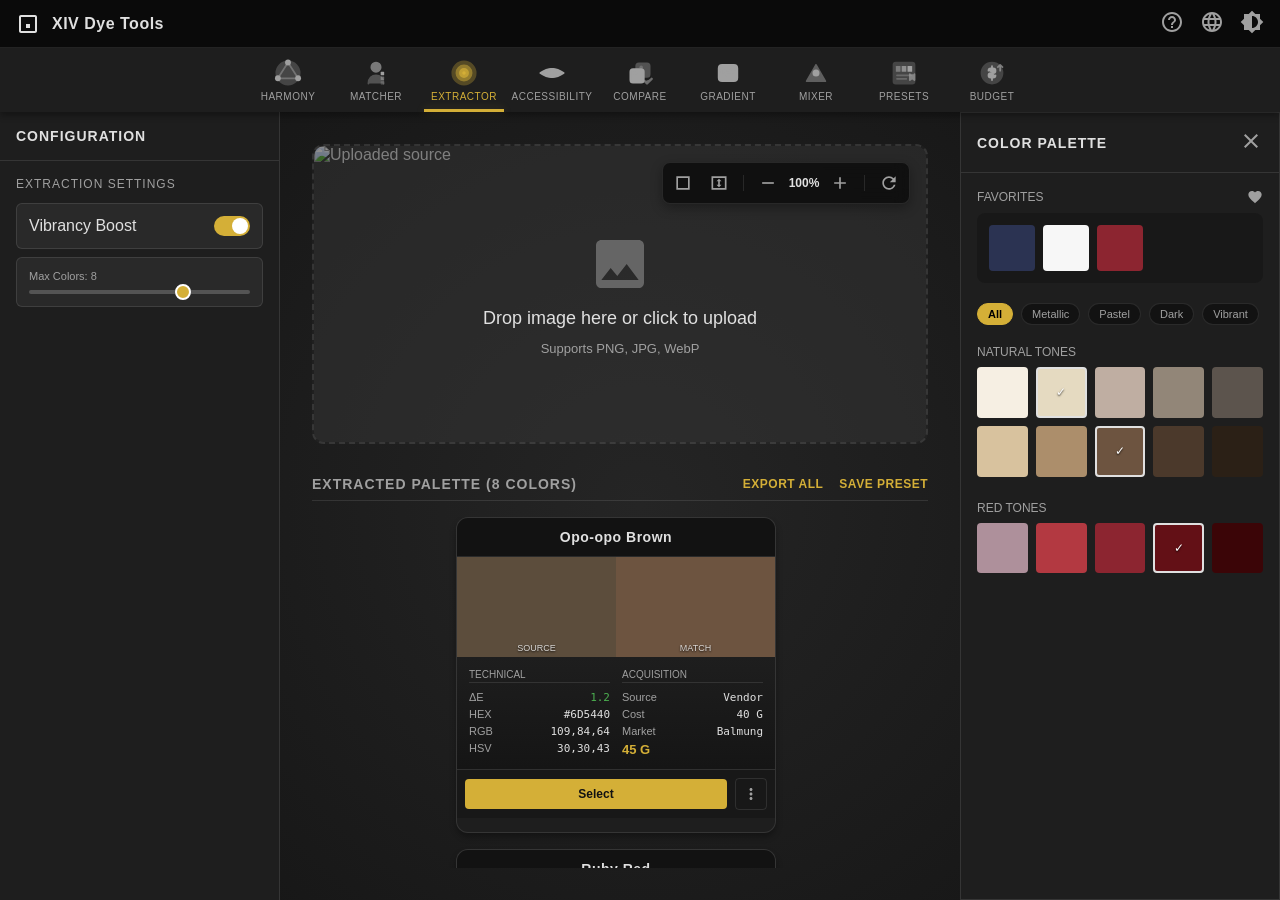
==== v4-uiux-ideas/prototype/index.html @ b67ddc39 "Add initial styles for dark premium theme and layout components" ====
<!DOCTYPE html>
<html lang="en">

<head>
    <meta charset="UTF-8">
    <meta name="viewport" content="width=device-width, initial-scale=1.0">
    <title>XIV Dye Tools V4 Prototype</title>
    <link rel="stylesheet" href="styles.css">
    <style>
        /* Swatch Matcher Styles */
        .matcher-view {
            display: flex;
            flex-direction: column;
            align-items: center;
            width: 100%;
            height: 100%;
            padding: 32px;
            gap: 24px;
            box-sizing: border-box;
            overflow-y: auto;
        }

        .matcher-layout {
            display: flex;
            gap: 24px;
            min-height: 500px;
            justify-content: center;
        }

        .matcher-grid-container {
            flex: 0 0 auto;
            /* Don't grow, size to content/width */
            width: 340px;
            /* Fixed width for 8 cols approx */
            background: var(--bg-panel);
            border: 1px solid var(--border-subtle);
            border-radius: 12px;
            padding: 16px;
            box-shadow: var(--shadow-soft);
            display: flex;
            flex-direction: column;
            align-items: center;
        }

        .color-sheet-grid {
            display: grid;
            grid-template-columns: repeat(8, 1fr);
            gap: 4px;
            margin-top: 12px;
        }

        .sheet-swatch {
            width: 32px;
            height: 32px;
            border-radius: 4px;
            cursor: pointer;
            border: 1px solid rgba(255, 255, 255, 0.1);
            transition: transform 0.1s, border-color 0.1s;
        }

        .sheet-swatch:hover {
            transform: scale(1.15);
            z-index: 10;
            border-color: #fff;
            box-shadow: 0 4px 8px rgba(0, 0, 0, 0.5);
        }

        .sheet-swatch.selected {
            border: 2px solid #fff;
            box-shadow: 0 0 0 2px var(--accent-primary);
            z-index: 5;
        }

        .matcher-results-area {
            display: flex;
            flex-direction: column;
            gap: 24px;
        }

        .matcher-selected-card {
            width: 100%;
            max-width: 400px;
        }

        .matcher-matches-section {
            width: 100%;
            display: flex;
            flex-direction: column;
            gap: 16px;
        }
    </style>
</head>

<body>

    <!-- Simple App Header -->
    <header class="app-header">
        <div class="logo-section">
            <!-- Paint Bucket Logo SVG -->
            <svg class="logo-icon" viewBox="0 0 24 24">
                <path
                    d="M19 3H5c-1.1 0-2 .9-2 2v14c0 1.1.9 2 2 2h14c1.1 0 2-.9 2-2V5c0-1.1-.9-2-2-2zm0 16H5V5h14v14z" />
                <path d="M10 12h4v4h-4z" /> <!-- Placeholder bucket shape -->
            </svg>
            <span>XIV Dye Tools</span>
        </div>
        <div class="nav-controls">
            <button class="nav-btn" title="About">
                <svg class="icon" viewBox="0 0 24 24">
                    <path
                        d="M11 18h2v-2h-2v2zm1-16C6.48 2 2 6.48 2 12s4.48 10 10 10 10-4.48 10-10S17.52 2 12 2zm0 18c-4.41 0-8-3.59-8-8s3.59-8 8-8 8 3.59 8 8-3.59 8-8 8zm0-14c-2.21 0-4 1.79-4 4h2c0-1.1.9-2 2-2s2 .9 2 2c0 2-3 1.75-3 5h2c0-2.25 3-2.5 3-5 0-2.21-1.79-4-4-4z" />
                </svg>
            </button>
            <button class="nav-btn" title="Language">
                <svg class="icon" viewBox="0 0 24 24">
                    <path
                        d="M11.99 2C6.47 2 2 6.48 2 12s4.47 10 9.99 10C17.52 22 22 17.52 22 12S17.52 2 11.99 2zm6.93 6h-2.95c-.32-1.25-.78-2.45-1.38-3.56 1.84.63 3.37 1.91 4.33 3.56zM12 4.04c.83 1.2 1.48 2.53 1.91 3.96h-3.82c.43-1.43 1.08-2.76 1.91-3.96zM4.26 14C4.1 13.36 4 12.69 4 12s.1-1.36.26-2h3.38c-.08.66-.14 1.32-.14 2 0 .68.06 1.34.14 2H4.26zm.82 2h2.95c.32 1.25.78 2.45 1.38 3.56-1.84-.63-3.37-1.91-4.33-3.56zm2.95-8H5.08c.96-1.65 2.49-2.93 4.33-3.56C8.81 5.55 8.35 6.75 8.03 8zM12 19.96c-.83-1.2-1.48-2.53-1.91-3.96h3.82c-.43 1.43-1.08 2.76-1.91 3.96zM14.34 14H9.66c-.09-.66-.16-1.32-.16-2 0-.68.07-1.35.16-2h4.68c.09.65.16 1.32.16 2 0 .68-.07 1.34-.16 2zm.25 5.56c.6-1.11 1.06-2.31 1.38-3.56h2.95c-1.01 1.74-2.59 2.93-4.33 3.56zM16.36 14c.08-.66.14-1.32.14-2 0-.68-.06-1.34-.14-2h3.38c.16.64.26 1.31.26 2s-.1 1.36-.26 2h-3.38z" />
                </svg>
            </button>
            <button class="nav-btn" title="Theme">
                <svg class="icon" viewBox="0 0 24 24">
                    <path
                        d="M20 15.31L23.31 12 20 8.69V4h-4.69L12 .69 8.69 4H4v4.69L.69 12 4 15.31V20h4.69L12 23.31 15.31 20H20v-4.69zM12 18V6c3.31 0 6 2.69 6 6s-2.69 6-6 6z" />
                </svg>
            </button>
        </div>
    </header>

    <!-- Tool Selection Banner -->
    <nav class="tool-banner">
        <!-- 8 Icons -->
        <button class="tool-btn" title="Harmony Explorer">
            <svg class="tool-icon" viewBox="0 0 24 24" fill="none" stroke="currentColor" stroke-width="1.5"
                stroke-linecap="round" stroke-linejoin="round">
                <circle cx="12" cy="12" r="10" opacity="0.3" />
                <circle cx="12" cy="3" r="2.5" fill="currentColor" stroke="none" />
                <circle cx="20.66" cy="16.5" r="2.5" fill="currentColor" stroke="none" />
                <circle cx="3.34" cy="16.5" r="2.5" fill="currentColor" stroke="none" />
                <polygon points="12,3 20.66,16.5 3.34,16.5" fill="none" opacity="0.5" />
            </svg>
            <span class="tool-label">Harmony</span>
        </button>
        <button class="tool-btn" title="Swatch Matcher">
            <svg class="tool-icon" viewBox="0 0 24 24" fill="none" stroke="currentColor" stroke-width="1.5"
                stroke-linecap="round" stroke-linejoin="round">
                <circle cx="12" cy="7" r="4" opacity="0.7" />
                <path d="M5.5 21c0-4.5 3-7 6.5-7s6.5 2.5 6.5 7" opacity="0.4" />
                <rect x="16" y="11" width="3" height="3" rx="0.5" fill="currentColor" stroke="none" />
                <rect x="16" y="15" width="3" height="3" rx="0.5" fill="currentColor" stroke="none" opacity="0.6" />
                <rect x="16" y="19" width="3" height="3" rx="0.5" fill="currentColor" stroke="none" opacity="0.3" />
            </svg>
            <span class="tool-label">Matcher</span>
        </button>
        <button class="tool-btn active" title="Palette Extractor">
            <svg class="tool-icon" viewBox="0 0 24 24" fill="none" stroke="currentColor" stroke-width="1.5"
                stroke-linecap="round" stroke-linejoin="round">
                <circle cx="12" cy="12" r="10" opacity="0.3" />
                <circle cx="12" cy="12" r="6.5" opacity="0.5" />
                <circle cx="12" cy="12" r="3.5" opacity="0.7" />
                <circle cx="12" cy="12" r="1.5" fill="currentColor" stroke="none" />
            </svg>
            <span class="tool-label">Extractor</span>
        </button>
        <button class="tool-btn" title="Accessibility Checker">
            <svg class="tool-icon" viewBox="0 0 24 24" fill="none" stroke="currentColor" stroke-width="1.5"
                stroke-linecap="round" stroke-linejoin="round">
                <path d="M 2 12 Q 12 5 22 12 Q 12 19 2 12 Z" />
                <circle cx="12" cy="12" r="3.5" />
                <circle cx="12" cy="12" r="1.5" fill="currentColor" stroke="none" />
            </svg>
            <span class="tool-label">Accessibility</span>
        </button>
        <button class="tool-btn" title="Dye Comparison">
            <svg class="tool-icon" viewBox="0 0 24 24" fill="none" stroke="currentColor" stroke-width="2"
                stroke-linecap="round" stroke-linejoin="round">
                <rect x="9" y="4" width="11" height="11" rx="2" opacity="0.4" />
                <rect x="4" y="9" width="11" height="11" rx="2" />
                <path d="M16 19l2 2 4-4" opacity="0.6" />
                <path d="M8 12h.01" stroke-width="3" />
                <path d="M13 7h.01" stroke-width="3" opacity="0.4" />
            </svg>
            <span class="tool-label">Compare</span>
        </button>
        <button class="tool-btn" title="Gradient Builder">
            <svg class="tool-icon" viewBox="0 0 24 24" fill="none" stroke="currentColor" stroke-width="1.5"
                stroke-linecap="round" stroke-linejoin="round">
                <path
                    d="M 4 8 C 4 6 5 5 7 5 L 17 5 C 19 5 20 6 20 8 L 20 16 C 20 18 19 19 17 19 L 7 19 C 5 19 4 18 4 16 Z" />
                <circle cx="18" cy="16" r="1.5" fill="currentColor" stroke="none" />
                <circle cx="8" cy="10" r="2" opacity="0.5" />
                <circle cx="12" cy="10" r="2" opacity="0.5" />
                <circle cx="16" cy="10" r="2" opacity="0.5" />
                <line x1="6" y1="15" x2="10" y2="15" stroke-width="2" />
                <path d="M 10 15 L 12 13 L 12 17 Z" fill="currentColor" stroke="none" opacity="0.7" />
            </svg>
            <span class="tool-label">Gradient</span>
        </button>
        <button class="tool-btn" title="Dye Mixer">
            <svg class="tool-icon" viewBox="0 0 24 24" fill="none" stroke="currentColor" stroke-width="1.5"
                stroke-linecap="round" stroke-linejoin="round">
                <path d="M12 5l-8 14h16l-8-14zM12 14c-1.1 0-2-.9-2-2s.9-2 2-2 2 .9 2 2-.9 2-2 2z" opacity="0.5" />
                <path d="M12 12m-3 0a3 3 0 1 0 6 0a3 3 0 1 0 -6 0" fill="currentColor" stroke="none" />
            </svg>
            <span class="tool-label">Mixer</span>
        </button>
        <button class="tool-btn" title="Preset Palettes">
            <svg class="tool-icon" viewBox="0 0 24 24" fill="none" stroke="currentColor" stroke-width="1.5"
                stroke-linecap="round" stroke-linejoin="round">
                <rect x="3" y="3" width="18" height="18" rx="2" opacity="0.3" />
                <rect x="5" y="6" width="4" height="5" rx="0.5" fill="currentColor" stroke="none" opacity="0.6" />
                <rect x="10" y="6" width="4" height="5" rx="0.5" fill="currentColor" stroke="none" opacity="0.8" />
                <rect x="15" y="6" width="4" height="5" rx="0.5" fill="currentColor" stroke="none" />
                <path d="M6 14h12" opacity="0.4" />
                <path d="M6 17h8" opacity="0.4" />
                <path d="M17 13v5l2-1.5 2 1.5v-5" opacity="0.7" />
            </svg>
            <span class="tool-label">Presets</span>
        </button>
        <button class="tool-btn" title="Budget Suggestions">
            <svg class="tool-icon" viewBox="0 0 24 24" fill="none" stroke="currentColor" stroke-width="1.5"
                stroke-linecap="round" stroke-linejoin="round">
                <circle cx="12" cy="12" r="9" opacity="0.3" />
                <path d="M12 6v2m0 8v2" />
                <path d="M9 10c0-1.1.9-2 2-2h2c1.1 0 2 .9 2 2s-.9 2-2 2h-2c-1.1 0-2 .9-2 2s.9 2 2 2h2c1.1 0 2-.9 2-2" />
                <path d="M17 7l2-2m0 0l2 2m-2-2v5" opacity="0.7" />
            </svg>
            <span class="tool-label">Budget</span>
        </button>

    </nav>

    <!-- Main Content Area -->
    <div class="app-container">

        <!-- Configuration Sidebar -->
        <aside class="config-sidebar">
            <div class="drawer-header">
                <span class="drawer-title">Configuration</span>
            </div>
            <div class="drawer-content">

                <!-- Harmony Configuration -->
                <div class="config-section harmony-config" style="display: none;">
                    <div class="config-group">
                        <div class="config-label">Harmony Type</div>
                        <div class="config-control">
                            <span>Tetradic</span>
                            <svg class="icon" viewBox="0 0 24 24" style="width: 16px;">
                                <path d="M7 10l5 5 5-5z" />
                            </svg>
                        </div>
                    </div>

                    <div class="config-group">
                        <div class="config-label">Display Options</div>
                        <div class="config-control">
                            <span>Color Names</span>
                            <div class="toggle-switch active"></div>
                        </div>
                        <div class="config-control">
                            <span>Hex Codes</span>
                            <div class="toggle-switch active"></div>
                        </div>
                        <div class="config-control">
                            <span>RGB Values</span>
                            <div class="toggle-switch"></div>
                        </div>
                        <div class="config-control">
                            <span>HSV Values</span>
                            <div class="toggle-switch active"></div>
                        </div>
                    </div>

                    <div class="config-group">
                        <div class="config-label">Filters</div>
                        <div class="config-control">
                            <span>Strict Matching</span>
                            <div class="toggle-switch"></div>
                        </div>
                    </div>
                </div>

                <!-- Gradient Configuration -->
                <div class="config-section gradient-config" style="display: none;">
                    <div class="config-group">
                        <div class="config-label">Gradient Steps</div>
                        <div class="config-control" style="flex-direction: column; align-items: flex-start; gap: 8px;">
                            <div style="display: flex; justify-content: space-between; width: 100%;">
                                <span style="font-size: 11px; color: var(--text-secondary);">Count: <span
                                        id="step-count-val">8</span></span>
                            </div>
                            <input type="range" class="step-slider" min="1" max="8" value="8" style="width: 100%;">
                        </div>
                    </div>
                    <div class="config-group">
                        <div class="config-label">Interpolation</div>
                        <div class="config-control">
                            <span>Linear</span>
                            <svg class="icon" viewBox="0 0 24 24" style="width: 16px;">
                                <path d="M7 10l5 5 5-5z" />
                            </svg>
                        </div>
                    </div>
                </div>

                <!-- Palette Extractor Configuration -->
                <div class="config-section extractor-config">
                    <div class="config-group">
                        <div class="config-label">Extraction Settings</div>
                        <div class="config-control">
                            <span>Vibrancy Boost</span>
                            <div class="toggle-switch active"></div>
                        </div>
                        <div class="config-control" style="flex-direction: column; align-items: flex-start; gap: 8px;">
                            <div style="display: flex; justify-content: space-between; width: 100%;">
                                <span style="font-size: 11px; color: var(--text-secondary);">Max Colors:
                                    <span>8</span></span>
                            </div>
                            <input type="range" class="step-slider" min="3" max="10" value="8" style="width: 100%;">
                        </div>
                    </div>
                </div>

                <!-- Budget Suggestions Configuration -->
                <div class="config-section budget-config" style="display: none;">
                    <div class="config-group">
                        <div class="config-label">Budget Limit</div>
                        <div class="config-control" style="flex-direction: column; align-items: flex-start; gap: 8px;">
                            <div style="display: flex; justify-content: space-between; width: 100%;">
                                <span style="font-size: 11px; color: var(--text-secondary);">Max Price</span>
                                <span style="font-size: 11px; font-weight: 600;">200,000 gil</span>
                            </div>
                            <input type="range" class="step-slider" min="0" max="200000" step="5000" value="200000"
                                style="width: 100%;">
                            <div
                                style="display: flex; justify-content: space-between; width: 100%; font-size: 9px; color: var(--text-secondary);">
                                <span>0</span>
                                <span>50K</span>
                                <span>100K</span>
                                <span>150K</span>
                                <span>200K</span>
                            </div>
                        </div>
                        <div class="config-control" style="flex-direction: column; align-items: flex-start; gap: 8px;">
                            <div style="display: flex; justify-content: space-between; width: 100%;">
                                <span style="font-size: 11px; color: var(--text-secondary);">Max Results</span>
                                <span style="font-size: 11px; font-weight: 600;">8</span>
                            </div>
                            <input type="range" class="step-slider" min="1" max="20" value="8" style="width: 100%;">
                        </div>
                    </div>

                    <div class="config-group">
                        <div class="config-label">Color Distance</div>
                        <div class="config-control" style="flex-direction: column; align-items: flex-start; gap: 8px;">
                            <div style="display: flex; justify-content: space-between; width: 100%;">
                                <span style="font-size: 11px; color: var(--text-secondary);">Max Delta-E</span>
                                <span style="font-size: 11px; font-weight: 600;">75</span>
                            </div>
                            <input type="range" class="step-slider" min="0" max="100" value="75" style="width: 100%;">
                        </div>
                    </div>
                </div>

                <!-- Dye Mixer Configuration -->
                <div class="config-section mixer-config" style="display: none;">
                    <div class="config-group">
                        <div class="config-label">Result Settings</div>
                        <div class="config-control" style="flex-direction: column; align-items: flex-start; gap: 8px;">
                            <div style="display: flex; justify-content: space-between; width: 100%;">
                                <span style="font-size: 11px; color: var(--text-secondary);">Max Results: <span
                                        id="mixer-count-val">3</span></span>
                            </div>
                            <!-- Default 3, Max 8 -->
                            <input type="range" class="step-slider" id="mixer-result-slider" min="3" max="8" value="3"
                                style="width: 100%;">
                        </div>
                    </div>
                </div>

                <!-- Swatch Matcher Configuration -->
                <div class="config-section matcher-config" style="display: none;">
                    <div class="config-group">
                        <div class="config-label">Color Sheet</div>
                        <div class="config-control" style="flex-direction: column; gap: 8px; align-items: stretch;">
                            <select class="matcher-select" id="matcher-sheet-select"
                                style="width:100%; padding: 8px; background: rgba(0,0,0,0.3); border: 1px solid rgba(255,255,255,0.1); color: var(--text-primary); border-radius: 4px;">
                                <option selected>EyeColors.csv</option>
                                <option disabled>HairColors.csv (N/A)</option>
                                <option disabled>SkinColors.csv (N/A)</option>
                            </select>
                        </div>
                    </div>

                    <div class="config-group">
                        <div class="config-label">Character</div>
                        <div class="config-control" style="flex-direction: column; gap: 8px; align-items: stretch;">
                            <span style="font-size: 11px; color: var(--text-secondary);">Race</span>
                            <select class="matcher-select" id="matcher-race-select"
                                style="width:100%; padding: 8px; background: rgba(0,0,0,0.3); border: 1px solid rgba(255,255,255,0.1); color: var(--text-primary); border-radius: 4px;">
                                <option selected>Hyur (Midlander)</option>
                                <option>Hyur (Highlander)</option>
                                <option>Elezen</option>
                                <option>Lalafell</option>
                                <option>Miqo'te</option>
                                <option>Roegadyn</option>
                                <option>Au Ra</option>
                                <option>Hrothgar</option>
                                <option>Viera</option>
                            </select>
                        </div>
                        <div class="config-control"
                            style="flex-direction: column; gap: 8px; align-items: stretch; margin-top: 8px;">
                            <span style="font-size: 11px; color: var(--text-secondary);">Gender</span>
                            <select class="matcher-select" id="matcher-gender-select"
                                style="width:100%; padding: 8px; background: rgba(0,0,0,0.3); border: 1px solid rgba(255,255,255,0.1); color: var(--text-primary); border-radius: 4px;">
                                <option selected>Male</option>
                                <option>Female</option>
                            </select>
                        </div>
                    </div>

                    <div class="config-group">
                        <div class="config-label">Search Settings</div>
                        <div class="config-control" style="flex-direction: column; align-items: flex-start; gap: 8px;">
                            <div style="display: flex; justify-content: space-between; width: 100%;">
                                <span style="font-size: 11px; color: var(--text-secondary);">Max Results</span>
                                <span style="font-size: 11px; font-weight: 600;" id="matcher-count-val">3</span>
                            </div>
                            <input type="range" class="step-slider" id="matcher-result-slider" min="1" max="8" value="3"
                                style="width: 100%;">
                        </div>
                    </div>
                </div>
            </div>
        </aside>


        <main class="content-area">
            <!-- Harmony Explorer View -->
            <div class="harmony-view" style="display: none;">

                <div class="harmony-circle-container">
                    <div class="harmony-ring"></div>

                    <!-- Connection Lines (Dashed - Tetradic Shape) -->
                    <div class="harmony-line"
                        style="width: 100px; transform: rotate(30deg); border-top: 1px dashed rgba(255,255,255,0.6);">
                    </div>
                    <div class="harmony-line"
                        style="width: 100px; transform: rotate(120deg); border-top: 1px dashed rgba(255,255,255,0.6);">
                    </div>
                    <div class="harmony-line"
                        style="width: 100px; transform: rotate(210deg); border-top: 1px dashed rgba(255,255,255,0.6);">
                    </div>
                    <div class="harmony-line"
                        style="width: 100px; transform: rotate(300deg); border-top: 1px dashed rgba(255,255,255,0.6);">
                    </div>

                    <!-- Nodes (Roughly Tetradic/Rectangular) -->
                    <!-- Base: ~30deg -->
                    <div class="harmony-node main" style="top: 25%; left: 75%; background-color: #6d5440;"
                        title="Opo-opo Brown (Base)"></div>
                    <!-- Node 2: ~120deg -->
                    <div class="harmony-node" style="top: 80%; left: 65%; background-color: #BACFAA;"
                        title="Pastel Green">
                    </div>
                    <!-- Node 3: ~210deg -->
                    <div class="harmony-node" style="top: 75%; left: 25%; background-color: #111111;" title="Void Blue">
                    </div>
                    <!-- Node 4: ~300deg -->
                    <div class="harmony-node" style="top: 15%; left: 35%; background-color: #8c2530;"
                        title="Rolanberry Red"></div>

                    <div class="main-swatch-display" title="Base Color: Opo-opo Brown"></div>
                    <span class="harmony-label">Tetradic</span>
                </div>

                <div class="harmony-results">
                    <!-- Base Match (Opo-opo Brown) -->
                    <div class="harmony-card">
                        <div class="card-header">
                            <span class="dye-name">Opo-opo Brown</span>
                        </div>
                        <div class="card-preview">
                            <div class="preview-half" style="background-color: #6d5440;">
                                <span class="preview-label">Original</span>
                            </div>
                            <div class="preview-half" style="background-color: #6d5440;">
                                <span class="preview-label">Exact</span>
                            </div>
                        </div>
                        <div class="card-details">
                            <div class="detail-col">
                                <div class="col-header">Technical</div>
                                <div class="data-row">
                                    <span class="data-label">ΔE</span>
                                    <span class="data-value" style="color:#4caf50;">0.00</span>
                                </div>
                                <div class="data-row">
                                    <span class="data-label">HEX</span>
                                    <span class="data-value">#6D5440</span>
                                </div>
                                <div class="data-row">
                                    <span class="data-label">RGB</span>
                                    <span class="data-value">109,84,64</span>
                                </div>
                                <div class="data-row">
                                    <span class="data-label">HSV</span>
                                    <span class="data-value">30,30,43</span>
                                </div>
                            </div>
                            <div class="detail-col">
                                <div class="col-header">Acquisition</div>
                                <div class="data-row">
                                    <span class="data-label">Source</span>
                                    <span class="data-value">Vendor</span>
                                </div>
                                <div class="data-row">
                                    <span class="data-label">Cost</span>
                                    <span class="data-value">40 G</span>
                                </div>
                                <div class="data-row">
                                    <span class="data-label">Market</span>
                                    <span class="data-value">Balmung</span>
                                </div>
                                <div class="data-row">
                                    <span class="price-large">45 G</span>
                                </div>
                            </div>
                        </div>
                        <div class="card-actions">
                            <div class="action-row">
                                <button class="primary-action-btn">Select Dye</button>

                                <div class="context-menu-container">
                                    <button class="context-menu-btn active">
                                        <svg class="icon" viewBox="0 0 24 24" style="width:18px;height:18px;">
                                            <path
                                                d="M12 8c1.1 0 2-.9 2-2s-.9-2-2-2-2 .9-2 2 .9 2 2 2zm0 2c-1.1 0-2 .9-2 2s.9 2 2 2 2-.9 2-2-.9-2-2-2zm0 6c-1.1 0-2 .9-2 2s.9 2 2 2 2-.9 2-2-.9-2-2-2z" />
                                        </svg>
                                    </button>
                                    <!-- Visible Menu for Demo -->
                                    <div class="context-menu visible">
                                        <div class="menu-item">
                                            <svg class="menu-icon" viewBox="0 0 24 24">
                                                <path
                                                    d="M10 3H5c-1.1 0-2 .9-2 2v14c0 1.1.9 2 2 2h5v-2h2v2h5c1.1 0 2-.9 2-2V5c0-1.1-.9-2-2-2h-5v2h-2V3z" />
                                            </svg>
                                            Add to Comparison
                                        </div>
                                        <div class="menu-item">
                                            <svg class="menu-icon" viewBox="0 0 24 24">
                                                <path d="M12 2L2 22h20L12 2zm0 3l8 15H4l8-15z" />
                                            </svg>
                                            Add to Mixer
                                        </div>
                                        <div class="menu-item">
                                            <svg class="menu-icon" viewBox="0 0 24 24">
                                                <path
                                                    d="M12 2c1.1 0 2 .9 2 2s-.9 2-2 2-2-.9-2-2 .9-2 2-2zm9 7h-6v13h-2v-6h-2v6H9V9H3V7h18v2z" />
                                            </svg>
                                            Add to Access. Check
                                        </div>
                                        <div class="menu-item">
                                            <svg class="menu-icon" viewBox="0 0 24 24">
                                                <circle cx="12" cy="12" r="10" />
                                            </svg>
                                            See Color Harmonies
                                        </div>
                                        <div class="menu-item">
                                            <svg class="menu-icon" viewBox="0 0 24 24">
                                                <path
                                                    d="M11.8 10.9c-2.27-.59-3-1.2-3-2.15 0-1.09 1.01-1.85 2.7-1.85 1.78 0 2.44.85 2.5 2.1h2.21c-.07-1.72-1.12-3.3-3.21-3.81V3h-3v2.16c-1.94.42-3.5 1.68-3.5 3.61 0 2.31 1.91 3.46 4.7 4.13 2.5.6 3 1.48 3 2.41 0 .69-.49 1.79-2.7 1.79-2.06 0-2.87-.92-2.98-2.1h-2.2c.12 2.19 1.76 3.42 3.68 3.83V21h3v-2.15c1.95-.37 3.5-1.5 3.5-3.55 0-2.84-2.43-3.81-4.7-4.4z" />
                                            </svg>
                                            Budget Suggestions
                                        </div>
                                        <div class="menu-item">
                                            <svg class="menu-icon" viewBox="0 0 24 24">
                                                <path
                                                    d="M16 1H4c-1.1 0-2 .9-2 2v14h2V3h12V1zm3 4H8c-1.1 0-2 .9-2 2v14c0 1.1.9 2 2 2h11c1.1 0 2-.9 2-2V7c0-1.1-.9-2-2-2zm0 16H8V7h11v14z" />
                                            </svg>
                                            Copy Hex Code
                                        </div>
                                    </div>
                                </div>
                            </div>
                        </div>
                    </div>

                    <!-- Match 2 (Ink Blue) -->
                    <div class="harmony-card">
                        <div class="card-header">
                            <span class="dye-name">Ink Blue</span>
                        </div>
                        <div class="card-preview">
                            <div class="preview-half" style="background-color: #40596D;">
                                <span class="preview-label">Original</span>
                            </div>
                            <div class="preview-half" style="background-color: #1A1A1A;">
                                <span class="preview-label">Match</span>
                            </div>
                        </div>
                        <div class="card-details">
                            <div class="detail-col">
                                <div class="col-header">Technical</div>
                                <div class="data-row">
                                    <span class="data-label">ΔE</span>
                                    <span class="data-value">2.45</span>
                                </div>
                                <div class="data-row">
                                    <span class="data-label">HEX</span>
                                    <span class="data-value">#1A1A1A</span>
                                </div>
                                <div class="data-row">
                                    <span class="data-label">RGB</span>
                                    <span class="data-value">26,26,26</span>
                                </div>
                                <div class="data-row">
                                    <span class="data-label">HSV</span>
                                    <span class="data-value">0,0,10</span>
                                </div>
                            </div>
                            <div class="detail-col">
                                <div class="col-header">Acquisition</div>
                                <div class="data-row">
                                    <span class="data-label">Source</span>
                                    <span class="data-value">Sahagin</span>
                                </div>
                                <div class="data-row">
                                    <span class="data-label">Cost</span>
                                    <span class="data-value">216 G</span>
                                </div>
                                <div class="data-row">
                                    <span class="data-label">Market</span>
                                    <span class="data-value">Halicarnassus</span>
                                </div>
                                <div class="data-row">
                                    <span class="price-large">2,500 G</span>
                                </div>
                            </div>
                        </div>
                        <div class="card-actions">
                            <div class="action-row">
                                <button class="primary-action-btn">Select Dye</button>
                                <div class="context-menu-container">
                                    <button class="context-menu-btn">
                                        <svg class="icon" viewBox="0 0 24 24" style="width:18px;height:18px;">
                                            <path
                                                d="M12 8c1.1 0 2-.9 2-2s-.9-2-2-2-2 .9-2 2 .9 2 2 2zm0 2c-1.1 0-2 .9-2 2s.9 2 2 2 2-.9 2-2-.9-2-2-2zm0 6c-1.1 0-2 .9-2 2s.9 2 2 2 2-.9 2-2-.9-2-2-2z" />
                                        </svg>
                                    </button>
                                </div>
                            </div>
                        </div>
                    </div>

                    <!-- Match 3 (Void Blue) -->
                    <div class="harmony-card">
                        <div class="card-header">
                            <span class="dye-name">Void Blue</span>
                        </div>
                        <div class="card-preview">
                            <div class="preview-half" style="background-color: #6B406D;">
                                <span class="preview-label">Original</span>
                            </div>
                            <div class="preview-half" style="background-color: #111111;">
                                <span class="preview-label">Match</span>
                            </div>
                        </div>
                        <div class="card-details">
                            <div class="detail-col">
                                <div class="col-header">Technical</div>
                                <div class="data-row">
                                    <span class="data-label">ΔE</span>
                                    <span class="data-value" style="color:#ffc107;">6.12</span>
                                </div>
                                <div class="data-row">
                                    <span class="data-label">HEX</span>
                                    <span class="data-value">#111111</span>
                                </div>
                                <div class="data-row">
                                    <span class="data-label">RGB</span>
                                    <span class="data-value">17,17,17</span>
                                </div>
                                <div class="data-row">
                                    <span class="data-label">HSV</span>
                                    <span class="data-value">0,0,7</span>
                                </div>
                            </div>
                            <div class="detail-col">
                                <div class="col-header">Acquisition</div>
                                <div class="data-row">
                                    <span class="data-label">Source</span>
                                    <span class="data-value">Crafted</span>
                                </div>
                                <div class="data-row">
                                    <span class="data-label">Cost</span>
                                    <span class="data-value">---</span>
                                </div>
                                <div class="data-row">
                                    <span class="data-label">Market</span>
                                    <span class="data-value">North America</span>
                                </div>
                                <div class="data-row">
                                    <span class="price-large">2,500 G</span>
                                </div>
                            </div>
                        </div>
                        <div class="card-actions">
                            <div class="action-row">
                                <button class="primary-action-btn">Select Dye</button>
                                <div class="context-menu-container">
                                    <button class="context-menu-btn">
                                        <svg class="icon" viewBox="0 0 24 24" style="width:18px;height:18px;">
                                            <path
                                                d="M12 8c1.1 0 2-.9 2-2s-.9-2-2-2-2 .9-2 2 .9 2 2 2zm0 2c-1.1 0-2 .9-2 2s.9 2 2 2 2-.9 2-2-.9-2-2-2zm0 6c-1.1 0-2 .9-2 2s.9 2 2 2 2-.9 2-2-.9-2-2-2z" />
                                        </svg>
                                    </button>
                                </div>
                            </div>
                        </div>
                    </div>
                    <!-- Match 4 (Rolanberry Red) - NEW -->
                    <div class="harmony-card">
                        <div class="card-header">
                            <span class="dye-name">Rolanberry Red</span>
                        </div>
                        <div class="card-preview">
                            <div class="preview-half" style="background-color: #6d5440;">
                                <span class="preview-label">Original</span>
                            </div>
                            <div class="preview-half" style="background-color: #8c2530;">
                                <span class="preview-label">Match</span>
                            </div>
                        </div>
                        <div class="card-details">
                            <div class="detail-col">
                                <div class="col-header">Technical</div>
                                <div class="data-row">
                                    <span class="data-label">ΔE</span>
                                    <span class="data-value">5.8</span>
                                </div>
                                <div class="data-row">
                                    <span class="data-label">HEX</span>
                                    <span class="data-value">#8C2530</span>
                                </div>
                                <div class="data-row">
                                    <span class="data-label">RGB</span>
                                    <span class="data-value">140,37,48</span>
                                </div>
                                <div class="data-row">
                                    <span class="data-label">HSV</span>
                                    <span class="data-value">354,74,55</span>
                                </div>
                            </div>
                            <div class="detail-col">
                                <div class="col-header">Acquisition</div>
                                <div class="data-row">
                                    <span class="data-label">Source</span>
                                    <span class="data-value">Vendor</span>
                                </div>
                                <div class="data-row">
                                    <span class="data-label">Cost</span>
                                    <span class="data-value">40 G</span>
                                </div>
                                <div class="data-row">
                                    <span class="data-label">Market</span>
                                    <span class="data-value">Balmung</span>
                                </div>
                                <div class="data-row">
                                    <span class="price-large">100 G</span>
                                </div>
                            </div>
                        </div>
                        <div class="card-actions">
                            <div class="action-row">
                                <button class="primary-action-btn">Select Dye</button>
                                <div class="context-menu-container">
                                    <button class="context-menu-btn">
                                        <svg class="icon" viewBox="0 0 24 24" style="width:18px;height:18px;">
                                            <path
                                                d="M12 8c1.1 0 2-.9 2-2s-.9-2-2-2-2 .9-2 2 .9 2 2 2zm0 2c-1.1 0-2 .9-2 2s.9 2 2 2 2-.9 2-2-.9-2-2-2zm0 6c-1.1 0-2 .9-2 2s.9 2 2 2 2-.9 2-2-.9-2-2-2z" />
                                        </svg>
                                    </button>
                                </div>
                            </div>
                        </div>
                    </div>
                </div>

            </div>

            <!-- Palette Extractor View -->
            <div class="palette-extractor-view">
                <div class="extractor-layout">
                    <!-- Image Input Area -->
                    <div class="image-input-section">
                        <div class="image-drop-zone">
                            <div class="drop-content">
                                <svg class="drop-icon" viewBox="0 0 24 24">
                                    <path
                                        d="M21 19V5c0-1.1-.9-2-2-2H5c-1.1 0-2 .9-2 2v14c0 1.1.9 2 2 2h14c1.1 0 2-.9 2-2zM8.5 13.5l2.5 3.01L14.5 12l4.5 6H5l3.5-4.5z" />
                                </svg>
                                <span class="drop-text">Drop image here or click to upload</span>
                                <span class="drop-subtext">Supports PNG, JPG, WebP</span>
                            </div>
                            <!-- Simulated Uploaded Image (Hidden by default, shown for mockup) -->
                            <img src="" alt="Uploaded source" class="uploaded-image-preview"
                                style="display: block; background-color: #333; height: 100%; width: 100%; object-fit: cover; opacity: 0.5;">

                            <!-- Zoom Controls Overlay -->
                            <div class="zoom-controls">
                                <button class="zoom-btn" title="Fit to Screen">
                                    <svg viewBox="0 0 24 24">
                                        <path d="M4 4h16v16H4V4zm2 2v12h12V6H6z" />
                                    </svg>
                                </button>
                                <button class="zoom-btn" title="Fit Width">
                                    <svg viewBox="0 0 24 24">
                                        <path d="M21 4H3v16h18V4zm-2 14H5V6h14v12z" />
                                        <path d="M12 7l-3 3h2v4H9l3 3 3-3h-2V10h2l-3-3z" />
                                    </svg>
                                </button>
                                <div class="zoom-separator"></div>
                                <button class="zoom-btn" title="Zoom Out">
                                    <svg viewBox="0 0 24 24">
                                        <path d="M19 13H5v-2h14v2z" />
                                    </svg>
                                </button>
                                <button class="zoom-btn" title="Current Zoom">
                                    <span class="zoom-level">100%</span>
                                </button>
                                <button class="zoom-btn" title="Zoom In">
                                    <svg viewBox="0 0 24 24">
                                        <path d="M19 13h-6v6h-2v-6H5v-2h6V5h2v6h6v2z" />
                                    </svg>
                                </button>
                                <div class="zoom-separator"></div>
                                <button class="zoom-btn" title="Reset">
                                    <svg viewBox="0 0 24 24">
                                        <path
                                            d="M17.65 6.35A7.958 7.958 0 0012 4c-4.42 0-8 3.58-8 8s3.58 8 8 8c3.73 0 6.84-2.55 7.73-6h-2.08A5.99 5.99 0 0112 18c-3.31 0-6-2.69-6-6s2.69-6 6-6c1.66 0 3.14.69 4.22 1.78L13 11h7V4l-2.35 2.35z" />
                                    </svg>
                                </button>
                            </div>
                            <!-- Placeholder color -->
                        </div>
                    </div>

                    <!-- Extraction Results -->
                    <div class="extractor-results-section">
                        <div class="section-header">
                            <span class="section-title">Extracted Palette (8 Colors)</span>
                            <div class="palette-actions">
                                <button class="action-btn-text">Export All</button>
                                <button class="action-btn-text">Save Preset</button>
                            </div>
                        </div>

                        <div class="extractor-results-grid">
                            <!-- Result Card 1 -->
                            <div class="harmony-card">
                                <div class="card-header"><span class="dye-name">Opo-opo Brown</span></div>
                                <div class="card-preview">
                                    <div class="preview-half" style="background-color: #5c4d3c;"><span
                                            class="preview-label">Source</span></div>
                                    <div class="preview-half" style="background-color: #6d5440;"><span
                                            class="preview-label">Match</span></div>
                                </div>
                                <div class="card-details">
                                    <div class="detail-col">
                                        <div class="col-header">Technical</div>
                                        <div class="data-row"><span class="data-label">ΔE</span><span class="data-value"
                                                style="color:#4caf50;">1.2</span></div>
                                        <div class="data-row"><span class="data-label">HEX</span><span
                                                class="data-value">#6D5440</span></div>
                                        <div class="data-row"><span class="data-label">RGB</span><span
                                                class="data-value">109,84,64</span></div>
                                        <div class="data-row"><span class="data-label">HSV</span><span
                                                class="data-value">30,30,43</span></div>
                                    </div>
                                    <div class="detail-col">
                                        <div class="col-header">Acquisition</div>
                                        <div class="data-row"><span class="data-label">Source</span><span
                                                class="data-value">Vendor</span></div>
                                        <div class="data-row"><span class="data-label">Cost</span><span
                                                class="data-value">40 G</span></div>
                                        <div class="data-row"><span class="data-label">Market</span><span
                                                class="data-value">Balmung</span></div>
                                        <div class="data-row"><span class="price-large">45 G</span></div>
                                    </div>
                                </div>
                                <div class="card-actions">
                                    <div class="action-row">
                                        <button class="primary-action-btn">Select</button>
                                        <div class="context-menu-container">
                                            <button class="context-menu-btn">
                                                <svg class="icon" viewBox="0 0 24 24" style="width:18px;height:18px;">
                                                    <path
                                                        d="M12 8c1.1 0 2-.9 2-2s-.9-2-2-2-2 .9-2 2 .9 2 2 2zm0 2c-1.1 0-2 .9-2 2s.9 2 2 2 2-.9 2-2-.9-2-2-2zm0 6c-1.1 0-2 .9-2 2s.9 2 2 2 2-.9 2-2-.9-2-2-2z" />
                                                </svg>
                                            </button>
                                        </div>
                                    </div>
                                </div>
                            </div>

                            <!-- Result Card 2 -->
                            <div class="harmony-card">
                                <div class="card-header"><span class="dye-name">Ruby Red</span></div>
                                <div class="card-preview">
                                    <div class="preview-half" style="background-color: #802020;"><span
                                            class="preview-label">Source</span></div>
                                    <div class="preview-half" style="background-color: #8c2530;"><span
                                            class="preview-label">Match</span></div>
                                </div>
                                <div class="card-details">
                                    <div class="detail-col">
                                        <div class="col-header">Technical</div>
                                        <div class="data-row"><span class="data-label">ΔE</span><span class="data-value"
                                                style="color:#ffc107;">3.4</span></div>
                                        <div class="data-row"><span class="data-label">HEX</span><span
                                                class="data-value">#8C2530</span></div>
                                        <div class="data-row"><span class="data-label">RGB</span><span
                                                class="data-value">140,37,48</span></div>
                                        <div class="data-row"><span class="data-label">HSV</span><span
                                                class="data-value">354,74,55</span></div>
                                    </div>
                                    <div class="detail-col">
                                        <div class="col-header">Acquisition</div>
                                        <div class="data-row"><span class="data-label">Source</span><span
                                                class="data-value">Crafted</span></div>
                                        <div class="data-row"><span class="data-label">Cost</span><span
                                                class="data-value">5k G</span></div>
                                        <div class="data-row"><span class="data-label">Market</span><span
                                                class="data-value">Mateus</span></div>
                                        <div class="data-row"><span class="price-large">5,000 G</span></div>
                                    </div>
                                </div>
                                <div class="card-actions">
                                    <div class="action-row">
                                        <button class="primary-action-btn">Select</button>
                                        <div class="context-menu-container">
                                            <button class="context-menu-btn">
                                                <svg class="icon" viewBox="0 0 24 24" style="width:18px;height:18px;">
                                                    <path
                                                        d="M12 8c1.1 0 2-.9 2-2s-.9-2-2-2-2 .9-2 2 .9 2 2 2zm0 2c-1.1 0-2 .9-2 2s.9 2 2 2 2-.9 2-2-.9-2-2-2zm0 6c-1.1 0-2 .9-2 2s.9 2 2 2 2-.9 2-2-.9-2-2-2z" />
                                                </svg>
                                            </button>
                                        </div>
                                    </div>
                                </div>
                            </div>

                            <!-- Result Card 3 -->
                            <div class="harmony-card">
                                <div class="card-header"><span class="dye-name">Cream Yellow</span></div>
                                <div class="card-preview">
                                    <div class="preview-half" style="background-color: #f0e0a0;"><span
                                            class="preview-label">Source</span></div>
                                    <div class="preview-half" style="background-color: #f2d87e;"><span
                                            class="preview-label">Match</span></div>
                                </div>
                                <div class="card-details">
                                    <div class="detail-col">
                                        <div class="col-header">Technical</div>
                                        <div class="data-row"><span class="data-label">ΔE</span><span class="data-value"
                                                style="color:#4caf50;">1.8</span></div>
                                        <div class="data-row"><span class="data-label">HEX</span><span
                                                class="data-value">#F2D87E</span></div>
                                        <div class="data-row"><span class="data-label">RGB</span><span
                                                class="data-value">242,216,126</span></div>
                                        <div class="data-row"><span class="data-label">HSV</span><span
                                                class="data-value">46,48,95</span></div>
                                    </div>
                                    <div class="detail-col">
                                        <div class="col-header">Acquisition</div>
                                        <div class="data-row"><span class="data-label">Source</span><span
                                                class="data-value">Vendor</span></div>
                                        <div class="data-row"><span class="data-label">Cost</span><span
                                                class="data-value">216 G</span></div>
                                        <div class="data-row"><span class="data-label">Market</span><span
                                                class="data-value">Zalera</span></div>
                                        <div class="data-row"><span class="price-large">300 G</span></div>
                                    </div>
                                </div>
                                <div class="card-actions">
                                    <div class="action-row">
                                        <button class="primary-action-btn">Select</button>
                                        <div class="context-menu-container">
                                            <button class="context-menu-btn">
                                                <svg class="icon" viewBox="0 0 24 24" style="width:18px;height:18px;">
                                                    <path
                                                        d="M12 8c1.1 0 2-.9 2-2s-.9-2-2-2-2 .9-2 2 .9 2 2 2zm0 2c-1.1 0-2 .9-2 2s.9 2 2 2 2-.9 2-2-.9-2-2-2zm0 6c-1.1 0-2 .9-2 2s.9 2 2 2 2-.9 2-2-.9-2-2-2z" />
                                                </svg>
                                            </button>
                                        </div>
                                    </div>
                                </div>
                            </div>

                            <!-- Result Card 4 -->
                            <div class="harmony-card">
                                <div class="card-header"><span class="dye-name">Morbol Green</span></div>
                                <div class="card-preview">
                                    <div class="preview-half" style="background-color: #1f3b35;"><span
                                            class="preview-label">Source</span></div>
                                    <div class="preview-half" style="background-color: #1f3a36;"><span
                                            class="preview-label">Match</span></div>
                                </div>
                                <div class="card-details">
                                    <div class="detail-col">
                                        <div class="col-header">Technical</div>
                                        <div class="data-row"><span class="data-label">ΔE</span><span class="data-value"
                                                style="color:#4caf50;">0.5</span></div>
                                        <div class="data-row"><span class="data-label">HEX</span><span
                                                class="data-value">#1F3A36</span></div>
                                        <div class="data-row"><span class="data-label">RGB</span><span
                                                class="data-value">31,58,54</span></div>
                                        <div class="data-row"><span class="data-label">HSV</span><span
                                                class="data-value">171,46,23</span></div>
                                    </div>
                                    <div class="detail-col">
                                        <div class="col-header">Acquisition</div>
                                        <div class="data-row"><span class="data-label">Source</span><span
                                                class="data-value">Vendor</span></div>
                                        <div class="data-row"><span class="data-label">Cost</span><span
                                                class="data-value">216 G</span></div>
                                        <div class="data-row"><span class="data-label">Market</span><span
                                                class="data-value">Brynhildr</span></div>
                                        <div class="data-row"><span class="price-large">250 G</span></div>
                                    </div>
                                </div>
                                <div class="card-actions">
                                    <div class="action-row">
                                        <button class="primary-action-btn">Select</button>
                                        <div class="context-menu-container">
                                            <button class="context-menu-btn">
                                                <svg class="icon" viewBox="0 0 24 24" style="width:18px;height:18px;">
                                                    <path
                                                        d="M12 8c1.1 0 2-.9 2-2s-.9-2-2-2-2 .9-2 2 .9 2 2 2zm0 2c-1.1 0-2 .9-2 2s.9 2 2 2 2-.9 2-2-.9-2-2-2zm0 6c-1.1 0-2 .9-2 2s.9 2 2 2 2-.9 2-2-.9-2-2-2z" />
                                                </svg>
                                            </button>
                                        </div>
                                    </div>
                                </div>
                            </div>

                            <!-- Result Card 5 -->
                            <div class="harmony-card">
                                <div class="card-header"><span class="dye-name">Ink Blue</span></div>
                                <div class="card-preview">
                                    <div class="preview-half" style="background-color: #101018;"><span
                                            class="preview-label">Source</span></div>
                                    <div class="preview-half" style="background-color: #1a1a1a;"><span
                                            class="preview-label">Match</span></div>
                                </div>
                                <div class="card-details">
                                    <div class="detail-col">
                                        <div class="col-header">Technical</div>
                                        <div class="data-row"><span class="data-label">ΔE</span><span class="data-value"
                                                style="color:#ffc107;">4.1</span></div>
                                        <div class="data-row"><span class="data-label">HEX</span><span
                                                class="data-value">#1A1A1A</span></div>
                                        <div class="data-row"><span class="data-label">RGB</span><span
                                                class="data-value">26,26,26</span></div>
                                        <div class="data-row"><span class="data-label">HSV</span><span
                                                class="data-value">0,0,10</span></div>
                                    </div>
                                    <div class="detail-col">
                                        <div class="col-header">Acquisition</div>
                                        <div class="data-row"><span class="data-label">Source</span><span
                                                class="data-value">Vendor</span></div>
                                        <div class="data-row"><span class="data-label">Cost</span><span
                                                class="data-value">216 G</span></div>
                                        <div class="data-row"><span class="data-label">Market</span><span
                                                class="data-value">Coeurl</span></div>
                                        <div class="data-row"><span class="price-large">2,500 G</span></div>
                                    </div>
                                </div>
                                <div class="card-actions">
                                    <div class="action-row">
                                        <button class="primary-action-btn">Select</button>
                                        <div class="context-menu-container">
                                            <button class="context-menu-btn">
                                                <svg class="icon" viewBox="0 0 24 24" style="width:18px;height:18px;">
                                                    <path
                                                        d="M12 8c1.1 0 2-.9 2-2s-.9-2-2-2-2 .9-2 2 .9 2 2 2zm0 2c-1.1 0-2 .9-2 2s.9 2 2 2 2-.9 2-2-.9-2-2-2zm0 6c-1.1 0-2 .9-2 2s.9 2 2 2 2-.9 2-2-.9-2-2-2z" />
                                                </svg>
                                            </button>
                                        </div>
                                    </div>
                                </div>
                            </div>

                            <!-- Result Card 6 -->
                            <div class="harmony-card">
                                <div class="card-header"><span class="dye-name">Slate Grey</span></div>
                                <div class="card-preview">
                                    <div class="preview-half" style="background-color: #606060;"><span
                                            class="preview-label">Source</span></div>
                                    <div class="preview-half" style="background-color: #686c6b;"><span
                                            class="preview-label">Match</span></div>
                                </div>
                                <div class="card-details">
                                    <div class="detail-col">
                                        <div class="col-header">Technical</div>
                                        <div class="data-row"><span class="data-label">ΔE</span><span class="data-value"
                                                style="color:#4caf50;">1.5</span></div>
                                        <div class="data-row"><span class="data-label">HEX</span><span
                                                class="data-value">#686C6B</span></div>
                                        <div class="data-row"><span class="data-label">RGB</span><span
                                                class="data-value">104,108,107</span></div>
                                        <div class="data-row"><span class="data-label">HSV</span><span
                                                class="data-value">165,4,42</span></div>
                                    </div>
                                    <div class="detail-col">
                                        <div class="col-header">Acquisition</div>
                                        <div class="data-row"><span class="data-label">Source</span><span
                                                class="data-value">Vendor</span></div>
                                        <div class="data-row"><span class="data-label">Cost</span><span
                                                class="data-value">216 G</span></div>
                                        <div class="data-row"><span class="data-label">Market</span><span
                                                class="data-value">Diabolos</span></div>
                                        <div class="data-row"><span class="price-large">350 G</span></div>
                                    </div>
                                </div>
                                <div class="card-actions">
                                    <div class="action-row">
                                        <button class="primary-action-btn">Select</button>
                                        <div class="context-menu-container">
                                            <button class="context-menu-btn">
                                                <svg class="icon" viewBox="0 0 24 24" style="width:18px;height:18px;">
                                                    <path
                                                        d="M12 8c1.1 0 2-.9 2-2s-.9-2-2-2-2 .9-2 2 .9 2 2 2zm0 2c-1.1 0-2 .9-2 2s.9 2 2 2 2-.9 2-2-.9-2-2-2zm0 6c-1.1 0-2 .9-2 2s.9 2 2 2 2-.9 2-2-.9-2-2-2z" />
                                                </svg>
                                            </button>
                                        </div>
                                    </div>
                                </div>
                            </div>

                            <!-- Result Card 7 -->
                            <div class="harmony-card">
                                <div class="card-header"><span class="dye-name">Celeste Green</span></div>
                                <div class="card-preview">
                                    <div class="preview-half" style="background-color: #88c0b0;"><span
                                            class="preview-label">Source</span></div>
                                    <div class="preview-half" style="background-color: #96bbab;"><span
                                            class="preview-label">Match</span></div>
                                </div>
                                <div class="card-details">
                                    <div class="detail-col">
                                        <div class="col-header">Technical</div>
                                        <div class="data-row"><span class="data-label">ΔE</span><span class="data-value"
                                                style="color:#ffc107;">2.9</span></div>
                                        <div class="data-row"><span class="data-label">HEX</span><span
                                                class="data-value">#96BBAB</span></div>
                                        <div class="data-row"><span class="data-label">RGB</span><span
                                                class="data-value">150,187,171</span></div>
                                        <div class="data-row"><span class="data-label">HSV</span><span
                                                class="data-value">154,20,73</span></div>
                                    </div>
                                    <div class="detail-col">
                                        <div class="col-header">Acquisition</div>
                                        <div class="data-row"><span class="data-label">Source</span><span
                                                class="data-value">Market</span></div>
                                        <div class="data-row"><span class="data-label">Cost</span><span
                                                class="data-value">3400 G</span></div>
                                        <div class="data-row"><span class="data-label">Market</span><span
                                                class="data-value">Goblin</span></div>
                                        <div class="data-row"><span class="price-large">3,400 G</span></div>
                                    </div>
                                </div>
                                <div class="card-actions">
                                    <div class="action-row">
                                        <button class="primary-action-btn">Select</button>
                                        <div class="context-menu-container">
                                            <button class="context-menu-btn">
                                                <svg class="icon" viewBox="0 0 24 24" style="width:18px;height:18px;">
                                                    <path
                                                        d="M12 8c1.1 0 2-.9 2-2s-.9-2-2-2-2 .9-2 2 .9 2 2 2zm0 2c-1.1 0-2 .9-2 2s.9 2 2 2 2-.9 2-2-.9-2-2-2zm0 6c-1.1 0-2 .9-2 2s.9 2 2 2 2-.9 2-2-.9-2-2-2z" />
                                                </svg>
                                            </button>
                                        </div>
                                    </div>
                                </div>
                            </div>

                            <!-- Result Card 8 -->
                            <div class="harmony-card">
                                <div class="card-header"><span class="dye-name">Rose Pink</span></div>
                                <div class="card-preview">
                                    <div class="preview-half" style="background-color: #e090a0;"><span
                                            class="preview-label">Source</span></div>
                                    <div class="preview-half" style="background-color: #e69f96;"><span
                                            class="preview-label">Match</span></div>
                                </div>
                                <div class="card-details">
                                    <div class="detail-col">
                                        <div class="col-header">Technical</div>
                                        <div class="data-row"><span class="data-label">ΔE</span><span class="data-value"
                                                style="color:#4caf50;">1.1</span></div>
                                        <div class="data-row"><span class="data-label">HEX</span><span
                                                class="data-value">#E69F96</span></div>
                                        <div class="data-row"><span class="data-label">RGB</span><span
                                                class="data-value">230,159,150</span></div>
                                        <div class="data-row"><span class="data-label">HSV</span><span
                                                class="data-value">7,35,90</span></div>
                                    </div>
                                    <div class="detail-col">
                                        <div class="col-header">Acquisition</div>
                                        <div class="data-row"><span class="data-label">Source</span><span
                                                class="data-value">Vendor</span></div>
                                        <div class="data-row"><span class="data-label">Cost</span><span
                                                class="data-value">40 G</span></div>
                                        <div class="data-row"><span class="data-label">Market</span><span
                                                class="data-value">Malboro</span></div>
                                        <div class="data-row"><span class="price-large">60 G</span></div>
                                    </div>
                                </div>
                                <div class="card-actions">
                                    <div class="action-row">
                                        <button class="primary-action-btn">Select</button>
                                        <div class="context-menu-container">
                                            <button class="context-menu-btn">
                                                <svg class="icon" viewBox="0 0 24 24" style="width:18px;height:18px;">
                                                    <path
                                                        d="M12 8c1.1 0 2-.9 2-2s-.9-2-2-2-2 .9-2 2 .9 2 2 2zm0 2c-1.1 0-2 .9-2 2s.9 2 2 2 2-.9 2-2-.9-2-2-2zm0 6c-1.1 0-2 .9-2 2s.9 2 2 2 2-.9 2-2-.9-2-2-2z" />
                                                </svg>
                                            </button>
                                        </div>
                                    </div>
                                </div>
                            </div>
                        </div>
                    </div>
                </div>
            </div>

            <!-- Budget Suggestions View -->
            <div class="budget-view"
                style="display: none; width: 100%; height: 100%; flex-direction: column; padding: 32px; gap: 24px; overflow-y: auto; align-items: center;">

                <!-- Quick Picks Section -->
                <div class="section-label" style="font-size: 14px; margin-bottom: 12px;">Quick Picks</div>
                <div class="quick-picks-container"
                    style="display: flex; flex-wrap: wrap; gap: 16px; margin-bottom: 24px; justify-content: center;">

                    <div class="harmony-card"
                        style="min-width: auto; height: 120px; align-items: center; justify-content: center; gap: 8px; padding: 16px; cursor: pointer;">
                        <div class="swatch"
                            style="width: 40px; height: 40px; background-color: #f7f7f7; box-shadow: 0 2px 4px rgba(0,0,0,0.5); cursor: pointer;">
                        </div>
                        <span class="dye-name" style="font-size: 12px;">Pure White</span>
                    </div>

                    <div class="harmony-card"
                        style="min-width: auto; height: 120px; align-items: center; justify-content: center; gap: 8px; padding: 16px; cursor: pointer;">
                        <div class="swatch"
                            style="width: 40px; height: 40px; background-color: #1a1a1a; box-shadow: 0 2px 4px rgba(0,0,0,0.5); cursor: pointer;">
                        </div>
                        <span class="dye-name" style="font-size: 12px;">Jet Black</span>
                    </div>

                    <div class="harmony-card"
                        style="min-width: auto; height: 120px; align-items: center; justify-content: center; gap: 8px; padding: 16px; cursor: pointer;">
                        <div class="swatch"
                            style="width: 40px; height: 40px; background-color: #e5dac1; box-shadow: 0 2px 4px rgba(0,0,0,0.5); cursor: pointer;">
                        </div>
                        <span class="dye-name" style="font-size: 12px; text-align: center;">Pearl White<br><span
                                style="font-size: 10px; color: var(--text-secondary);">(Cosmic)</span></span>
                    </div>

                    <div class="harmony-card"
                        style="min-width: auto; height: 120px; align-items: center; justify-content: center; gap: 8px; padding: 16px; cursor: pointer;">
                        <div class="swatch"
                            style="width: 40px; height: 40px; background-color: #79664c; box-shadow: 0 2px 4px rgba(0,0,0,0.5); cursor: pointer;">
                        </div>
                        <span class="dye-name" style="font-size: 12px; text-align: center;">Metallic Brass<br><span
                                style="font-size: 10px; color: var(--text-secondary);">(Cosmic)</span></span>
                    </div>

                </div>

                <!-- Results List -->
                <div class="section-label" style="font-size: 14px; margin-bottom: 12px;">Budget Enhancements (Found 8)
                </div>
                <div class="harmony-results">
                    <!-- Card 1 -->
                    <div class="harmony-card">
                        <div class="card-header"><span class="dye-name">Seafog Blue</span></div>
                        <div class="card-preview">
                            <div class="preview-half" style="background-color: #6f5a7a;"><span
                                    class="preview-label">Target</span></div>
                            <div class="preview-half" style="background-color: #6481a0;"><span
                                    class="preview-label">Match</span></div>
                        </div>
                        <div class="card-details">
                            <div class="detail-col">
                                <div class="col-header">Technical</div>
                                <div class="data-row"><span class="data-label">ΔE</span><span class="data-value"
                                        style="color:#ffc107;">12.4</span></div>
                                <div class="data-row"><span class="data-label">HEX</span><span
                                        class="data-value">#6481A0</span></div>
                            </div>
                            <div class="detail-col">
                                <div class="col-header">Acquisition</div>
                                <div class="data-row"><span class="data-label">Market</span><span
                                        class="data-value">Zalera</span></div>
                                <div class="data-row"><span class="data-label">Saved</span><span class="data-value"
                                        style="color:#4caf50;">74,764 G</span></div>
                                <div class="data-row"><span class="price-large">236 G</span></div>
                            </div>
                        </div>
                        <div class="card-actions">
                            <div class="action-row">
                                <button class="primary-action-btn">Select Dye</button>
                            </div>
                        </div>
                    </div>

                    <!-- Card 2 -->
                    <div class="harmony-card">
                        <div class="card-header"><span class="dye-name">Lavender Purple</span></div>
                        <div class="card-preview">
                            <div class="preview-half" style="background-color: #6f5a7a;"><span
                                    class="preview-label">Target</span></div>
                            <div class="preview-half" style="background-color: #877fac;"><span
                                    class="preview-label">Match</span></div>
                        </div>
                        <div class="card-details">
                            <div class="detail-col">
                                <div class="col-header">Technical</div>
                                <div class="data-row"><span class="data-label">ΔE</span><span class="data-value"
                                        style="color:#f44336;">15.1</span></div>
                                <div class="data-row"><span class="data-label">HEX</span><span
                                        class="data-value">#877FAC</span></div>
                            </div>
                            <div class="detail-col">
                                <div class="col-header">Acquisition</div>
                                <div class="data-row"><span class="data-label">Market</span><span
                                        class="data-value">Goblin</span></div>
                                <div class="data-row"><span class="data-label">Saved</span><span class="data-value"
                                        style="color:#4caf50;">74,351 G</span></div>
                                <div class="data-row"><span class="price-large">649 G</span></div>
                            </div>
                        </div>
                        <div class="card-actions">
                            <div class="action-row">
                                <button class="primary-action-btn">Select Dye</button>
                            </div>
                        </div>
                    </div>

                    <!-- Card 3 -->
                    <div class="harmony-card">
                        <div class="card-header"><span class="dye-name">Raptor Blue</span></div>
                        <div class="card-preview">
                            <div class="preview-half" style="background-color: #6f5a7a;"><span
                                    class="preview-label">Target</span></div>
                            <div class="preview-half" style="background-color: #5b7fc0;"><span
                                    class="preview-label">Match</span></div>
                        </div>
                        <div class="card-details">
                            <div class="detail-col">
                                <div class="col-header">Technical</div>
                                <div class="data-row"><span class="data-label">ΔE</span><span class="data-value"
                                        style="color:#f44336;">14.8</span></div>
                                <div class="data-row"><span class="data-label">HEX</span><span
                                        class="data-value">#5B7FC0</span></div>
                            </div>
                            <div class="detail-col">
                                <div class="col-header">Acquisition</div>
                                <div class="data-row"><span class="data-label">Market</span><span
                                        class="data-value">Coeurl</span></div>
                                <div class="data-row"><span class="data-label">Saved</span><span class="data-value"
                                        style="color:#4caf50;">74,201 G</span></div>
                                <div class="data-row"><span class="price-large">799 G</span></div>
                            </div>
                        </div>
                        <div class="card-actions">
                            <div class="action-row">
                                <button class="primary-action-btn">Select Dye</button>
                            </div>
                        </div>
                    </div>

                    <!-- Card 4 -->
                    <div class="harmony-card">
                        <div class="card-header"><span class="dye-name">Plum Purple</span></div>
                        <div class="card-preview">
                            <div class="preview-half" style="background-color: #6f5a7a;"><span
                                    class="preview-label">Target</span></div>
                            <div class="preview-half" style="background-color: #79526c;"><span
                                    class="preview-label">Match</span></div>
                        </div>
                        <div class="card-details">
                            <div class="detail-col">
                                <div class="col-header">Technical</div>
                                <div class="data-row"><span class="data-label">ΔE</span><span class="data-value"
                                        style="color:#f44336;">14.2</span></div>
                                <div class="data-row"><span class="data-label">HEX</span><span
                                        class="data-value">#79526C</span></div>
                            </div>
                            <div class="detail-col">
                                <div class="col-header">Acquisition</div>
                                <div class="data-row"><span class="data-label">Market</span><span
                                        class="data-value">Malboro</span></div>
                                <div class="data-row"><span class="data-label">Saved</span><span class="data-value"
                                        style="color:#4caf50;">74,230 G</span></div>
                                <div class="data-row"><span class="price-large">770 G</span></div>
                            </div>
                        </div>
                        <div class="card-actions">
                            <div class="action-row">
                                <button class="primary-action-btn">Select Dye</button>
                            </div>
                        </div>
                    </div>

                    <!-- Card 5 -->
                    <div class="harmony-card">
                        <div class="card-header"><span class="dye-name">Goobbue Grey</span></div>
                        <div class="card-preview">
                            <div class="preview-half" style="background-color: #6f5a7a;"><span
                                    class="preview-label">Target</span></div>
                            <div class="preview-half" style="background-color: #898784;"><span
                                    class="preview-label">Match</span></div>
                        </div>
                        <div class="card-details">
                            <div class="detail-col">
                                <div class="col-header">Technical</div>
                                <div class="data-row"><span class="data-label">ΔE</span><span class="data-value"
                                        style="color:#f44336;">16.5</span></div>
                                <div class="data-row"><span class="data-label">HEX</span><span
                                        class="data-value">#898784</span></div>
                            </div>
                            <div class="detail-col">
                                <div class="col-header">Acquisition</div>
                                <div class="data-row"><span class="data-label">Market</span><span
                                        class="data-value">Zalera</span></div>
                                <div class="data-row"><span class="data-label">Saved</span><span class="data-value"
                                        style="color:#4caf50;">74,951 G</span></div>
                                <div class="data-row"><span class="price-large">49 G</span></div>
                            </div>
                        </div>
                        <div class="card-actions">
                            <div class="action-row">
                                <button class="primary-action-btn">Select Dye</button>
                            </div>
                        </div>
                    </div>

                    <!-- Card 6 -->
                    <div class="harmony-card">
                        <div class="card-header"><span class="dye-name">Peacock Blue</span></div>
                        <div class="card-preview">
                            <div class="preview-half" style="background-color: #6f5a7a;"><span
                                    class="preview-label">Target</span></div>
                            <div class="preview-half" style="background-color: #3b6886;"><span
                                    class="preview-label">Match</span></div>
                        </div>
                        <div class="card-details">
                            <div class="detail-col">
                                <div class="col-header">Technical</div>
                                <div class="data-row"><span class="data-label">ΔE</span><span class="data-value"
                                        style="color:#f44336;">17.1</span></div>
                                <div class="data-row"><span class="data-label">HEX</span><span
                                        class="data-value">#3B6886</span></div>
                            </div>
                            <div class="detail-col">
                                <div class="col-header">Acquisition</div>
                                <div class="data-row"><span class="data-label">Market</span><span
                                        class="data-value">Goblin</span></div>
                                <div class="data-row"><span class="data-label">Saved</span><span class="data-value"
                                        style="color:#4caf50;">74,206 G</span></div>
                                <div class="data-row"><span class="price-large">794 G</span></div>
                            </div>
                        </div>
                        <div class="card-actions">
                            <div class="action-row">
                                <button class="primary-action-btn">Select Dye</button>
                            </div>
                        </div>
                    </div>

                    <!-- Card 7 -->
                    <div class="harmony-card">
                        <div class="card-header"><span class="dye-name">Lilac Purple</span></div>
                        <div class="card-preview">
                            <div class="preview-half" style="background-color: #6f5a7a;"><span
                                    class="preview-label">Target</span></div>
                            <div class="preview-half" style="background-color: #836969;"><span
                                    class="preview-label">Match</span></div>
                        </div>
                        <div class="card-details">
                            <div class="detail-col">
                                <div class="col-header">Technical</div>
                                <div class="data-row"><span class="data-label">ΔE</span><span class="data-value"
                                        style="color:#f44336;">15.8</span></div>
                                <div class="data-row"><span class="data-label">HEX</span><span
                                        class="data-value">#836969</span></div>
                            </div>
                            <div class="detail-col">
                                <div class="col-header">Acquisition</div>
                                <div class="data-row"><span class="data-label">Market</span><span
                                        class="data-value">Coeurl</span></div>
                                <div class="data-row"><span class="data-label">Saved</span><span class="data-value"
                                        style="color:#4caf50;">74,601 G</span></div>
                                <div class="data-row"><span class="price-large">399 G</span></div>
                            </div>
                        </div>
                        <div class="card-actions">
                            <div class="action-row">
                                <button class="primary-action-btn">Select Dye</button>
                            </div>
                        </div>
                    </div>

                    <!-- Card 8 -->
                    <div class="harmony-card">
                        <div class="card-header"><span class="dye-name">Slate Grey</span></div>
                        <div class="card-preview">
                            <div class="preview-half" style="background-color: #6f5a7a;"><span
                                    class="preview-label">Target</span></div>
                            <div class="preview-half" style="background-color: #646565;"><span
                                    class="preview-label">Match</span></div>
                        </div>
                        <div class="card-details">
                            <div class="detail-col">
                                <div class="col-header">Technical</div>
                                <div class="data-row"><span class="data-label">ΔE</span><span class="data-value"
                                        style="color:#f44336;">18.5</span></div>
                                <div class="data-row"><span class="data-label">HEX</span><span
                                        class="data-value">#646565</span></div>
                            </div>
                            <div class="detail-col">
                                <div class="col-header">Acquisition</div>
                                <div class="data-row"><span class="data-label">Market</span><span
                                        class="data-value">Diabolos</span></div>
                                <div class="data-row"><span class="data-label">Saved</span><span class="data-value"
                                        style="color:#4caf50;">74,445 G</span></div>
                                <div class="data-row"><span class="price-large">555 G</span></div>
                            </div>
                        </div>
                        <div class="card-actions">
                            <div class="action-row">
                                <button class="primary-action-btn">Select Dye</button>
                            </div>
                        </div>
                    </div>


                </div>
            </div>

            <!-- Gradient Builder View -->
            <div class="gradient-view" style="display: none;">
                <div class="gradient-builder-ui">
                    <!-- Start Node -->
                    <div class="gradient-node main start">
                        <div class="node-circle" style="background: #e88d6c;"></div>
                        <span class="node-label">Start (Opo-opo)</span>
                    </div>

                    <!-- Path -->
                    <div class="gradient-path-container">
                        <div class="gradient-track"></div>
                        <!-- Steps (8 Steps) -->
                        <div class="gradient-step" style="left: 11%; background: #e0826b;" title="Step 1"></div>
                        <div class="gradient-step" style="left: 22%; background: #d0766a;" title="Step 2"></div>
                        <div class="gradient-step" style="left: 33%; background: #c06b69;" title="Step 3"></div>
                        <div class="gradient-step" style="left: 44%; background: #b06068;" title="Step 4"></div>
                        <div class="gradient-step" style="left: 55%; background: #a05567;" title="Step 5"></div>
                        <div class="gradient-step" style="left: 66%; background: #904a66;" title="Step 6"></div>
                        <div class="gradient-step" style="left: 77%; background: #803f65;" title="Step 7"></div>
                        <div class="gradient-step" style="left: 88%; background: #703464;" title="Step 8"></div>
                    </div>

                    <!-- End Node -->
                    <div class="gradient-node main end">
                        <div class="node-circle" style="background: #542d62;"></div>
                        <span class="node-label">End (Dark Purple)</span>
                    </div>
                </div>

                <div style="width: 100%; overflow: hidden; display: flex; flex-direction: column; position: relative;">
                    <div class="instruction-label" style="margin-bottom: 10px;">Gradient Results (8 Steps)</div>
                    <div class="gradient-results-list">

                        <!-- Step 1 -->
                        <div class="harmony-card">
                            <div class="card-header"><span class="dye-name">Step 1: Coral Red</span></div>
                            <div class="card-preview">
                                <div class="preview-half" style="background-color: #D9846B;"><span
                                        class="preview-label">Start</span></div>
                                <div class="preview-half" style="background-color: #e0826b;"><span
                                        class="preview-label">Step 1</span></div>
                            </div>
                            <div class="card-details">
                                <div class="detail-col">
                                    <div class="col-header">Technical</div>
                                    <div class="data-row"><span class="data-label">ΔE</span><span class="data-value"
                                            style="color:#4caf50;">0.85</span></div>
                                    <div class="data-row"><span class="data-label">HEX</span><span
                                            class="data-value">#E0826B</span></div>
                                    <div class="data-row"><span class="data-label">RGB</span><span
                                            class="data-value">224,130,107</span></div>
                                    <div class="data-row"><span class="data-label">HSV</span><span
                                            class="data-value">11,52,88</span></div>
                                </div>
                                <div class="detail-col">
                                    <div class="col-header">Acquisition</div>
                                    <div class="data-row"><span class="data-label">Source</span><span
                                            class="data-value">Vendor</span></div>
                                    <div class="data-row"><span class="data-label">Cost</span><span
                                            class="data-value">40
                                            G</span></div>
                                    <div class="data-row"><span class="data-label">Market</span><span
                                            class="data-value">Balmung</span></div>
                                    <div class="data-row"><span class="price-large">120 G</span></div>
                                </div>
                            </div>
                            <div class="card-actions">
                                <div class="action-row">
                                    <button class="primary-action-btn">Select Dye</button>
                                    <div class="context-menu-container">
                                        <button class="context-menu-btn">
                                            <svg class="icon" viewBox="0 0 24 24" style="width:18px;height:18px;">
                                                <path
                                                    d="M12 8c1.1 0 2-.9 2-2s-.9-2-2-2-2 .9-2 2 .9 2 2 2zm0 2c-1.1 0-2 .9-2 2s.9 2 2 2 2-.9 2-2-.9-2-2-2zm0 6c-1.1 0-2 .9-2 2s.9 2 2 2 2-.9 2-2-.9-2-2-2z" />
                                            </svg>
                                        </button>
                                    </div>
                                </div>
                            </div>
                        </div>

                        <!-- Step 2 -->
                        <div class="harmony-card">
                            <div class="card-header"><span class="dye-name">Step 2: Sunset Orange</span></div>
                            <div class="card-preview">
                                <div class="preview-half" style="background-color: #CA796A;"><span
                                        class="preview-label">Start</span></div>
                                <div class="preview-half" style="background-color: #d0766a;"><span
                                        class="preview-label">Step 2</span></div>
                            </div>
                            <div class="card-details">
                                <div class="detail-col">
                                    <div class="col-header">Technical</div>
                                    <div class="data-row"><span class="data-label">ΔE</span><span class="data-value"
                                            style="color:#4caf50;">1.12</span></div>
                                    <div class="data-row"><span class="data-label">HEX</span><span
                                            class="data-value">#D0766A</span></div>
                                    <div class="data-row"><span class="data-label">RGB</span><span
                                            class="data-value">208,118,106</span></div>
                                    <div class="data-row"><span class="data-label">HSV</span><span
                                            class="data-value">7,43,82</span></div>
                                </div>
                                <div class="detail-col">
                                    <div class="col-header">Acquisition</div>
                                    <div class="data-row"><span class="data-label">Source</span><span
                                            class="data-value">Crafted</span></div>
                                    <div class="data-row"><span class="data-label">Cost</span><span
                                            class="data-value">N/A</span></div>
                                    <div class="data-row"><span class="data-label">Market</span><span
                                            class="data-value">Mateus</span></div>
                                    <div class="data-row"><span class="price-large">4,500 G</span></div>
                                </div>
                            </div>
                            <div class="card-actions">
                                <div class="action-row">
                                    <button class="primary-action-btn">Select Dye</button>
                                    <div class="context-menu-container">
                                        <button class="context-menu-btn">
                                            <svg class="icon" viewBox="0 0 24 24" style="width:18px;height:18px;">
                                                <path
                                                    d="M12 8c1.1 0 2-.9 2-2s-.9-2-2-2-2 .9-2 2 .9 2 2 2zm0 2c-1.1 0-2 .9-2 2s.9 2 2 2 2-.9 2-2-.9-2-2-2zm0 6c-1.1 0-2 .9-2 2s.9 2 2 2 2-.9 2-2-.9-2-2-2z" />
                                            </svg>
                                        </button>
                                    </div>
                                </div>
                            </div>
                        </div>

                        <!-- Step 3 -->
                        <div class="harmony-card">
                            <div class="card-header"><span class="dye-name">Step 3: Mesa Red</span></div>
                            <div class="card-preview">
                                <div class="preview-half" style="background-color: #BB7069;"><span
                                        class="preview-label">Start</span></div>
                                <div class="preview-half" style="background-color: #c06b69;"><span
                                        class="preview-label">Step 3</span></div>
                            </div>
                            <div class="card-details">
                                <div class="detail-col">
                                    <div class="col-header">Technical</div>
                                    <div class="data-row"><span class="data-label">ΔE</span><span class="data-value"
                                            style="color:#4caf50;">1.45</span></div>
                                    <div class="data-row"><span class="data-label">HEX</span><span
                                            class="data-value">#C06B69</span></div>
                                    <div class="data-row"><span class="data-label">RGB</span><span
                                            class="data-value">192,107,105</span></div>
                                    <div class="data-row"><span class="data-label">HSV</span><span
                                            class="data-value">2,44,75</span></div>
                                </div>
                                <div class="detail-col">
                                    <div class="col-header">Acquisition</div>
                                    <div class="data-row"><span class="data-label">Source</span><span
                                            class="data-value">Vendor</span></div>
                                    <div class="data-row"><span class="data-label">Cost</span><span
                                            class="data-value">216
                                            G</span></div>
                                    <div class="data-row"><span class="data-label">Market</span><span
                                            class="data-value">Zalera</span></div>
                                    <div class="data-row"><span class="price-large">300 G</span></div>
                                </div>
                            </div>
                            <div class="card-actions">
                                <div class="action-row">
                                    <button class="primary-action-btn">Select Dye</button>
                                    <div class="context-menu-container">
                                        <button class="context-menu-btn">
                                            <svg class="icon" viewBox="0 0 24 24" style="width:18px;height:18px;">
                                                <path
                                                    d="M12 8c1.1 0 2-.9 2-2s-.9-2-2-2-2 .9-2 2 .9 2 2 2zm0 2c-1.1 0-2 .9-2 2s.9 2 2 2 2-.9 2-2-.9-2-2-2zm0 6c-1.1 0-2 .9-2 2s.9 2 2 2 2-.9 2-2-.9-2-2-2z" />
                                            </svg>
                                        </button>
                                    </div>
                                </div>
                            </div>
                        </div>

                        <!-- Step 4 -->
                        <div class="harmony-card">
                            <div class="card-header"><span class="dye-name">Step 4: Russet Brown</span></div>
                            <div class="card-preview">
                                <div class="preview-half" style="background-color: #AD6768;"><span
                                        class="preview-label">Start</span></div>
                                <div class="preview-half" style="background-color: #b06068;"><span
                                        class="preview-label">Step 4</span></div>
                            </div>
                            <div class="card-details">
                                <div class="detail-col">
                                    <div class="col-header">Technical</div>
                                    <div class="data-row"><span class="data-label">ΔE</span><span class="data-value"
                                            style="color:#4caf50;">1.80</span></div>
                                    <div class="data-row"><span class="data-label">HEX</span><span
                                            class="data-value">#B06068</span></div>
                                    <div class="data-row"><span class="data-label">RGB</span><span
                                            class="data-value">176,96,104</span></div>
                                    <div class="data-row"><span class="data-label">HSV</span><span
                                            class="data-value">355,45,69</span></div>
                                </div>
                                <div class="detail-col">
                                    <div class="col-header">Acquisition</div>
                                    <div class="data-row"><span class="data-label">Source</span><span
                                            class="data-value">Vendor</span></div>
                                    <div class="data-row"><span class="data-label">Cost</span><span
                                            class="data-value">40
                                            G</span></div>
                                    <div class="data-row"><span class="data-label">Market</span><span
                                            class="data-value">Brynhildr</span></div>
                                    <div class="data-row"><span class="price-large">90 G</span></div>
                                </div>
                            </div>
                            <div class="card-actions">
                                <div class="action-row">
                                    <button class="primary-action-btn">Select Dye</button>
                                    <div class="context-menu-container">
                                        <button class="context-menu-btn">
                                            <svg class="icon" viewBox="0 0 24 24" style="width:18px;height:18px;">
                                                <path
                                                    d="M12 8c1.1 0 2-.9 2-2s-.9-2-2-2-2 .9-2 2 .9 2 2 2zm0 2c-1.1 0-2 .9-2 2s.9 2 2 2 2-.9 2-2-.9-2-2-2zm0 6c-1.1 0-2 .9-2 2s.9 2 2 2 2-.9 2-2-.9-2-2-2z" />
                                            </svg>
                                        </button>
                                    </div>
                                </div>
                            </div>
                        </div>

                        <!-- Step 5 -->
                        <div class="harmony-card">
                            <div class="card-header"><span class="dye-name">Step 5: Wine Red</span></div>
                            <div class="card-preview">
                                <div class="preview-half" style="background-color: #9E5D67;"><span
                                        class="preview-label">Start</span></div>
                                <div class="preview-half" style="background-color: #a05567;"><span
                                        class="preview-label">Step 5</span></div>
                            </div>
                            <div class="card-details">
                                <div class="detail-col">
                                    <div class="col-header">Technical</div>
                                    <div class="data-row"><span class="data-label">ΔE</span><span class="data-value"
                                            style="color:#ffc107;">2.10</span></div>
                                    <div class="data-row"><span class="data-label">HEX</span><span
                                            class="data-value">#A05567</span></div>
                                    <div class="data-row"><span class="data-label">RGB</span><span
                                            class="data-value">160,85,103</span></div>
                                    <div class="data-row"><span class="data-label">HSV</span><span
                                            class="data-value">345,46,63</span></div>
                                </div>
                                <div class="detail-col">
                                    <div class="col-header">Acquisition</div>
                                    <div class="data-row"><span class="data-label">Source</span><span
                                            class="data-value">Crafted</span></div>
                                    <div class="data-row"><span class="data-label">Cost</span><span
                                            class="data-value">N/A</span></div>
                                    <div class="data-row"><span class="data-label">Market</span><span
                                            class="data-value">Coeurl</span></div>
                                    <div class="data-row"><span class="price-large">850 G</span></div>
                                </div>
                            </div>
                            <div class="card-actions">
                                <div class="action-row">
                                    <button class="primary-action-btn">Select Dye</button>
                                    <div class="context-menu-container">
                                        <button class="context-menu-btn">
                                            <svg class="icon" viewBox="0 0 24 24" style="width:18px;height:18px;">
                                                <path
                                                    d="M12 8c1.1 0 2-.9 2-2s-.9-2-2-2-2 .9-2 2 .9 2 2 2zm0 2c-1.1 0-2 .9-2 2s.9 2 2 2 2-.9 2-2-.9-2-2-2zm0 6c-1.1 0-2 .9-2 2s.9 2 2 2 2-.9 2-2-.9-2-2-2z" />
                                            </svg>
                                        </button>
                                    </div>
                                </div>
                            </div>
                        </div>

                        <!-- Step 6 -->
                        <div class="harmony-card">
                            <div class="card-header"><span class="dye-name">Step 6: Rolanberry Red</span></div>
                            <div class="card-preview">
                                <div class="preview-half" style="background-color: #8F5366;"><span
                                        class="preview-label">Start</span></div>
                                <div class="preview-half" style="background-color: #904a66;"><span
                                        class="preview-label">Step 6</span></div>
                            </div>
                            <div class="card-details">
                                <div class="detail-col">
                                    <div class="col-header">Technical</div>
                                    <div class="data-row"><span class="data-label">ΔE</span><span class="data-value"
                                            style="color:#ffc107;">2.80</span></div>
                                    <div class="data-row"><span class="data-label">HEX</span><span
                                            class="data-value">#904A66</span></div>
                                    <div class="data-row"><span class="data-label">RGB</span><span
                                            class="data-value">144,74,102</span></div>
                                    <div class="data-row"><span class="data-label">HSV</span><span
                                            class="data-value">336,49,56</span></div>
                                </div>
                                <div class="detail-col">
                                    <div class="col-header">Acquisition</div>
                                    <div class="data-row"><span class="data-label">Source</span><span
                                            class="data-value">Vendor</span></div>
                                    <div class="data-row"><span class="data-label">Cost</span><span
                                            class="data-value">40
                                            G</span></div>
                                    <div class="data-row"><span class="data-label">Market</span><span
                                            class="data-value">Diabolos</span></div>
                                    <div class="data-row"><span class="price-large">150 G</span></div>
                                </div>
                            </div>
                            <div class="card-actions">
                                <div class="action-row">
                                    <button class="primary-action-btn">Select Dye</button>
                                    <div class="context-menu-container">
                                        <button class="context-menu-btn">
                                            <svg class="icon" viewBox="0 0 24 24" style="width:18px;height:18px;">
                                                <path
                                                    d="M12 8c1.1 0 2-.9 2-2s-.9-2-2-2-2 .9-2 2 .9 2 2 2zm0 2c-1.1 0-2 .9-2 2s.9 2 2 2 2-.9 2-2-.9-2-2-2zm0 6c-1.1 0-2 .9-2 2s.9 2 2 2 2-.9 2-2-.9-2-2-2z" />
                                            </svg>
                                        </button>
                                    </div>
                                </div>
                            </div>
                        </div>

                        <!-- Step 7 -->
                        <div class="harmony-card">
                            <div class="card-header"><span class="dye-name">Step 7: Regal Plum</span></div>
                            <div class="card-preview">
                                <div class="preview-half" style="background-color: #804A65;"><span
                                        class="preview-label">Start</span></div>
                                <div class="preview-half" style="background-color: #803f65;"><span
                                        class="preview-label">Step 7</span></div>
                            </div>
                            <div class="card-details">
                                <div class="detail-col">
                                    <div class="col-header">Technical</div>
                                    <div class="data-row"><span class="data-label">ΔE</span><span class="data-value"
                                            style="color:#ffc107;">3.20</span></div>
                                    <div class="data-row"><span class="data-label">HEX</span><span
                                            class="data-value">#803F65</span></div>
                                    <div class="data-row"><span class="data-label">RGB</span><span
                                            class="data-value">128,63,101</span></div>
                                    <div class="data-row"><span class="data-label">HSV</span><span
                                            class="data-value">325,51,50</span></div>
                                </div>
                                <div class="detail-col">
                                    <div class="col-header">Acquisition</div>
                                    <div class="data-row"><span class="data-label">Source</span><span
                                            class="data-value">Vendor</span></div>
                                    <div class="data-row"><span class="data-label">Cost</span><span
                                            class="data-value">40
                                            G</span></div>
                                    <div class="data-row"><span class="data-label">Market</span><span
                                            class="data-value">Goblin</span></div>
                                    <div class="data-row"><span class="price-large">300 G</span></div>
                                </div>
                            </div>
                            <div class="card-actions">
                                <div class="action-row">
                                    <button class="primary-action-btn">Select Dye</button>
                                    <div class="context-menu-container">
                                        <button class="context-menu-btn">
                                            <svg class="icon" viewBox="0 0 24 24" style="width:18px;height:18px;">
                                                <path
                                                    d="M12 8c1.1 0 2-.9 2-2s-.9-2-2-2-2 .9-2 2 .9 2 2 2zm0 2c-1.1 0-2 .9-2 2s.9 2 2 2 2-.9 2-2-.9-2-2-2zm0 6c-1.1 0-2 .9-2 2s.9 2 2 2 2-.9 2-2-.9-2-2-2z" />
                                            </svg>
                                        </button>
                                    </div>
                                </div>
                            </div>
                        </div>

                        <!-- Step 8 -->
                        <div class="harmony-card">
                            <div class="card-header"><span class="dye-name">Step 8: Dark Purple</span></div>
                            <div class="card-preview">
                                <div class="preview-half" style="background-color: #714064;"><span
                                        class="preview-label">Start</span></div>
                                <div class="preview-half" style="background-color: #703464;"><span
                                        class="preview-label">Step 8</span></div>
                            </div>
                            <div class="card-details">
                                <div class="detail-col">
                                    <div class="col-header">Technical</div>
                                    <div class="data-row"><span class="data-label">ΔE</span><span class="data-value"
                                            style="color:#f44336;">3.90</span></div>
                                    <div class="data-row"><span class="data-label">HEX</span><span
                                            class="data-value">#703464</span></div>
                                    <div class="data-row"><span class="data-label">RGB</span><span
                                            class="data-value">112,52,100</span></div>
                                    <div class="data-row"><span class="data-label">HSV</span><span
                                            class="data-value">312,53,44</span></div>
                                </div>
                                <div class="detail-col">
                                    <div class="col-header">Acquisition</div>
                                    <div class="data-row"><span class="data-label">Source</span><span
                                            class="data-value">Vendor</span></div>
                                    <div class="data-row"><span class="data-label">Cost</span><span
                                            class="data-value">40
                                            G</span></div>
                                    <div class="data-row"><span class="data-label">Market</span><span
                                            class="data-value">Malboro</span></div>
                                    <div class="data-row"><span class="price-large">450 G</span></div>
                                </div>
                            </div>
                            <div class="card-actions">
                                <div class="action-row">
                                    <button class="primary-action-btn">Select Dye</button>
                                    <div class="context-menu-container">
                                        <button class="context-menu-btn">
                                            <svg class="icon" viewBox="0 0 24 24" style="width:18px;height:18px;">
                                                <path
                                                    d="M12 8c1.1 0 2-.9 2-2s-.9-2-2-2-2 .9-2 2 .9 2 2 2zm0 2c-1.1 0-2 .9-2 2s.9 2 2 2 2-.9 2-2-.9-2-2-2zm0 6c-1.1 0-2 .9-2 2s.9 2 2 2 2-.9 2-2-.9-2-2-2z" />
                                            </svg>
                                        </button>
                                    </div>
                                </div>
                            </div>
                        </div>

                    </div>
                </div>
            </div>

            <!-- Dye Mixer View -->
            <div class="dye-mixer-view" style="display: none;">
                <div class="mixer-container">
                    <div class="mixer-crafting-area glass">
                        <!-- Input 1 -->
                        <div class="mixer-slot-group">
                            <div class="mixer-slot" style="border-color: #8c2530;">
                                <div class="swatch" style="background-color: #8c2530;"></div>
                                <span class="slot-label">Rolanberry Red</span>
                            </div>
                        </div>

                        <div class="mixer-operator">+</div>

                        <!-- Input 2 -->
                        <div class="mixer-slot-group">
                            <div class="mixer-slot" style="border-color: #6d5440;">
                                <div class="swatch" style="background-color: #6d5440;"></div>
                                <span class="slot-label">Opo-opo Brown</span>
                            </div>
                        </div>

                        <div class="mixer-arrow">
                            <svg viewBox="0 0 24 24">
                                <path d="M16.01 11H4v2h12.01v3L20 12l-3.99-4z" />
                            </svg>
                        </div>

                        <!-- Result -->
                        <div class="mixer-slot-group">
                            <div class="mixer-slot result">
                                <div class="swatch" style="background-color: #7A3C38;"></div>
                                <span class="slot-label">Mixed Result</span>
                            </div>
                        </div>
                    </div>
                </div>

                <div class="section-header" style="width: 100%; max-width: 1400px; padding: 0 16px;">
                    <span class="section-title">Closest In-Game Matches (Top 3)</span>
                </div>

                <div class="harmony-results">
                    <!-- Result Card 1 -->
                    <div class="harmony-card">
                        <div class="card-header"><span class="dye-name">Kobold Brown</span></div>
                        <div class="card-preview">
                            <div class="preview-half" style="background-color: #7A3C38;"><span
                                    class="preview-label">Target</span></div>
                            <div class="preview-half" style="background-color: #6b4743;"><span
                                    class="preview-label">Match</span></div>
                        </div>
                        <div class="card-details">
                            <div class="detail-col">
                                <div class="col-header">Technical</div>
                                <div class="data-row"><span class="data-label">ΔE</span><span class="data-value"
                                        style="color:#4caf50;">2.1</span></div>
                                <div class="data-row"><span class="data-label">HEX</span><span
                                        class="data-value">#6B4743</span></div>
                                <div class="data-row"><span class="data-label">RGB</span><span
                                        class="data-value">107,71,67</span></div>
                                <div class="data-row"><span class="data-label">HSV</span><span
                                        class="data-value">6,37,42</span></div>
                            </div>
                            <div class="detail-col">
                                <div class="col-header">Acquisition</div>
                                <div class="data-row"><span class="data-label">Source</span><span
                                        class="data-value">Vendor</span></div>
                                <div class="data-row"><span class="data-label">Cost</span><span class="data-value">216
                                        G</span></div>
                                <div class="data-row"><span class="data-label">Market</span><span
                                        class="data-value">Balmung</span></div>
                                <div class="data-row"><span class="price-large">250 G</span></div>
                            </div>
                        </div>
                        <div class="card-actions">
                            <div class="action-row"><button class="primary-action-btn">Select Dye</button></div>
                        </div>
                    </div>

                    <!-- Result Card 2 -->
                    <div class="harmony-card">
                        <div class="card-header"><span class="dye-name">Wine Red</span></div>
                        <div class="card-preview">
                            <div class="preview-half" style="background-color: #7A3C38;"><span
                                    class="preview-label">Target</span></div>
                            <div class="preview-half" style="background-color: #59252c;"><span
                                    class="preview-label">Match</span></div>
                        </div>
                        <div class="card-details">
                            <div class="detail-col">
                                <div class="col-header">Technical</div>
                                <div class="data-row"><span class="data-label">ΔE</span><span class="data-value"
                                        style="color:#ffc107;">4.5</span></div>
                                <div class="data-row"><span class="data-label">HEX</span><span
                                        class="data-value">#59252C</span></div>
                                <div class="data-row"><span class="data-label">RGB</span><span
                                        class="data-value">89,37,44</span></div>
                                <div class="data-row"><span class="data-label">HSV</span><span
                                        class="data-value">352,58,35</span></div>
                            </div>
                            <div class="detail-col">
                                <div class="col-header">Acquisition</div>
                                <div class="data-row"><span class="data-label">Source</span><span
                                        class="data-value">Market</span></div>
                                <div class="data-row"><span class="data-label">Cost</span><span
                                        class="data-value">---</span></div>
                                <div class="data-row"><span class="data-label">Market</span><span
                                        class="data-value">Mateus</span></div>
                                <div class="data-row"><span class="price-large">150 G</span></div>
                            </div>
                        </div>
                        <div class="card-actions">
                            <div class="action-row"><button class="primary-action-btn">Select Dye</button></div>
                        </div>
                    </div>

                    <!-- Result Card 3 -->
                    <div class="harmony-card">
                        <div class="card-header"><span class="dye-name">Russet Brown</span></div>
                        <div class="card-preview">
                            <div class="preview-half" style="background-color: #7A3C38;"><span
                                    class="preview-label">Target</span></div>
                            <div class="preview-half" style="background-color: #8c2530;"><span
                                    class="preview-label">Match</span></div>
                        </div>
                        <div class="card-details">
                            <div class="detail-col">
                                <div class="col-header">Technical</div>
                                <div class="data-row"><span class="data-label">ΔE</span><span class="data-value"
                                        style="color:#ffc107;">5.2</span></div>
                                <div class="data-row"><span class="data-label">HEX</span><span
                                        class="data-value">#8C2530</span></div>
                                <div class="data-row"><span class="data-label">RGB</span><span
                                        class="data-value">140,37,48</span></div>
                                <div class="data-row"><span class="data-label">HSV</span><span
                                        class="data-value">354,74,55</span></div>
                            </div>
                            <div class="detail-col">
                                <div class="col-header">Acquisition</div>
                                <div class="data-row"><span class="data-label">Source</span><span
                                        class="data-value">Vendor</span></div>
                                <div class="data-row"><span class="data-label">Cost</span><span class="data-value">40
                                        G</span></div>
                                <div class="data-row"><span class="data-label">Market</span><span
                                        class="data-value">Goblin</span></div>
                                <div class="data-row"><span class="price-large">60 G</span></div>
                            </div>
                        </div>
                        <div class="card-actions">
                            <div class="action-row"><button class="primary-action-btn">Select Dye</button></div>
                        </div>
                    </div>

                </div>
            </div>

            <!-- Swatch Matcher View -->
            <div class="matcher-view" style="display: none;">
                <div class="matcher-layout">
                    <!-- Left: Color Sheet Grid -->
                    <div class="matcher-grid-container glass">
                        <div class="section-header"
                            style="width:100%; justify-content: space-between; margin-bottom: 0;">
                            <span class="section-title">EyeColors (192)</span>
                        </div>
                        <div class="color-sheet-grid" id="matcher-grid"></div>
                    </div>

                    <!-- Right: Results & Info -->
                    <div class="matcher-results-area">
                        <!-- Selected Color Technical Info -->
                        <div class="harmony-card matcher-selected-card">
                            <div class="card-header"><span class="dye-name">Selected Color</span></div>
                            <div class="card-preview" style="height: 80px;">
                                <div class="preview-half" id="matcher-preview-color"
                                    style="background-color: #333; flex:1;">
                                    <span class="preview-label">Color</span>
                                </div>
                            </div>
                            <div class="card-details">
                                <div class="detail-col">
                                    <div class="col-header">Technical</div>
                                    <div class="data-row"><span class="data-label">HEX</span><span class="data-value"
                                            id="matcher-data-hex">--</span></div>
                                    <div class="data-row"><span class="data-label">RGB</span><span class="data-value"
                                            id="matcher-data-rgb">--</span></div>
                                    <div class="data-row"><span class="data-label">HSV</span><span class="data-value"
                                            id="matcher-data-hsv">--</span></div>
                                </div>
                                <div class="detail-col">
                                    <div class="col-header">Grid Info</div>
                                    <div class="data-row"><span class="data-label">Index</span><span class="data-value"
                                            id="matcher-data-index">--</span></div>
                                    <div class="data-row"><span class="data-label">Row</span><span class="data-value"
                                            id="matcher-data-row">--</span></div>
                                    <div class="data-row"><span class="data-label">Col</span><span class="data-value"
                                            id="matcher-data-col">--</span></div>
                                </div>
                            </div>
                            <div class="card-actions">
                                <div class="action-row"><button class="primary-action-btn">Copy Values</button></div>
                            </div>
                        </div>

                        <!-- Matching Dyes (Mocked Results) -->
                        <div class="matcher-matches-section">
                            <div class="section-header">
                                <span class="section-title">Matching Dyes</span>
                            </div>
                            <div class="harmony-results"
                                style="display: grid; grid-template-columns: repeat(3, 1fr); gap: 16px;">
                                <!-- Mock Match 1 -->
                                <div class="harmony-card" style="min-width: 280px;">
                                    <div class="card-header"><span class="dye-name">Kobold Brown</span></div>
                                    <div class="card-preview">
                                        <div class="preview-half" style="background-color: #6d5440;"><span
                                                class="preview-label">Target</span></div>
                                        <div class="preview-half" style="background-color: #6b4743;"><span
                                                class="preview-label">Match</span></div>
                                    </div>
                                    <div class="card-details">
                                        <div class="detail-col">
                                            <div class="col-header">Technical</div>
                                            <div class="data-row"><span class="data-label">ΔE</span><span
                                                    class="data-value" style="color:#4caf50;">2.1</span></div>
                                            <div class="data-row"><span class="data-label">HEX</span><span
                                                    class="data-value">#6B4743</span></div>
                                            <div class="data-row"><span class="data-label">RGB</span><span
                                                    class="data-value">107,71,67</span></div>
                                            <div class="data-row"><span class="data-label">HSV</span><span
                                                    class="data-value">6,37,42</span></div>
                                        </div>
                                        <div class="detail-col">
                                            <div class="col-header">Acquisition</div>
                                            <div class="data-row"><span class="data-label">Source</span><span
                                                    class="data-value">Vendor</span></div>
                                            <div class="data-row"><span class="data-label">Cost</span><span
                                                    class="data-value">40 G</span></div>
                                            <div class="data-row"><span class="data-label">Market</span><span
                                                    class="data-value">Balmung</span></div>
                                            <div class="data-row"><span class="price-large">216 G</span></div>
                                        </div>
                                    </div>
                                    <div class="card-actions">
                                        <div class="action-row"><button class="primary-action-btn">Select Dye</button>
                                        </div>
                                    </div>
                                </div>
                                <!-- Mock Match 2 -->
                                <div class="harmony-card" style="min-width: 280px;">
                                    <div class="card-header"><span class="dye-name">Wine Red</span></div>
                                    <div class="card-preview">
                                        <div class="preview-half" style="background-color: #6d5440;"><span
                                                class="preview-label">Target</span></div>
                                        <div class="preview-half" style="background-color: #59252c;"><span
                                                class="preview-label">Match</span></div>
                                    </div>
                                    <div class="card-details">
                                        <div class="detail-col">
                                            <div class="col-header">Technical</div>
                                            <div class="data-row"><span class="data-label">ΔE</span><span
                                                    class="data-value" style="color:#ffc107;">4.5</span></div>
                                            <div class="data-row"><span class="data-label">HEX</span><span
                                                    class="data-value">#59252C</span></div>
                                            <div class="data-row"><span class="data-label">RGB</span><span
                                                    class="data-value">89,37,44</span></div>
                                            <div class="data-row"><span class="data-label">HSV</span><span
                                                    class="data-value">352,58,35</span></div>
                                        </div>
                                        <div class="detail-col">
                                            <div class="col-header">Acquisition</div>
                                            <div class="data-row"><span class="data-label">Source</span><span
                                                    class="data-value">Market</span></div>
                                            <div class="data-row"><span class="data-label">Cost</span><span
                                                    class="data-value">---</span></div>
                                            <div class="data-row"><span class="data-label">Market</span><span
                                                    class="data-value">Mateus</span></div>
                                            <div class="data-row"><span class="price-large">150 G</span></div>
                                        </div>
                                    </div>
                                    <div class="card-actions">
                                        <div class="action-row"><button class="primary-action-btn">Select Dye</button>
                                        </div>
                                    </div>
                                </div>
                                <!-- Mock Match 3 -->
                                <div class="harmony-card" style="min-width: 280px;">
                                    <div class="card-header"><span class="dye-name">Rust Red</span></div>
                                    <div class="card-preview">
                                        <div class="preview-half" style="background-color: #6d5440;"><span
                                                class="preview-label">Target</span></div>
                                        <div class="preview-half" style="background-color: #8b4513;"><span
                                                class="preview-label">Match</span></div>
                                    </div>
                                    <div class="card-details">
                                        <div class="detail-col">
                                            <div class="col-header">Technical</div>
                                            <div class="data-row"><span class="data-label">ΔE</span><span
                                                    class="data-value" style="color:#ffc107;">5.2</span></div>
                                            <div class="data-row"><span class="data-label">HEX</span><span
                                                    class="data-value">#8B4513</span></div>
                                            <div class="data-row"><span class="data-label">RGB</span><span
                                                    class="data-value">139,69,19</span></div>
                                            <div class="data-row"><span class="data-label">HSV</span><span
                                                    class="data-value">25,86,55</span></div>
                                        </div>
                                        <div class="detail-col">
                                            <div class="col-header">Acquisition</div>
                                            <div class="data-row"><span class="data-label">Source</span><span
                                                    class="data-value">Vendor</span></div>
                                            <div class="data-row"><span class="data-label">Cost</span><span
                                                    class="data-value">40 G</span></div>
                                            <div class="data-row"><span class="data-label">Market</span><span
                                                    class="data-value">Balmung</span></div>
                                            <div class="data-row"><span class="price-large">180 G</span></div>
                                        </div>
                                    </div>
                                    <div class="card-actions">
                                        <div class="action-row"><button class="primary-action-btn">Select Dye</button>
                                        </div>
                                    </div>
                                </div>
                                <!-- Mock Match 4 -->
                                <div class="harmony-card" style="min-width: 280px;">
                                    <div class="card-header"><span class="dye-name">Desert Yellow</span></div>
                                    <div class="card-preview">
                                        <div class="preview-half" style="background-color: #6d5440;"><span
                                                class="preview-label">Target</span></div>
                                        <div class="preview-half" style="background-color: #c9a246;"><span
                                                class="preview-label">Match</span></div>
                                    </div>
                                    <div class="card-details">
                                        <div class="detail-col">
                                            <div class="col-header">Technical</div>
                                            <div class="data-row"><span class="data-label">ΔE</span><span
                                                    class="data-value" style="color:#ff9800;">6.8</span></div>
                                            <div class="data-row"><span class="data-label">HEX</span><span
                                                    class="data-value">#C9A246</span></div>
                                            <div class="data-row"><span class="data-label">RGB</span><span
                                                    class="data-value">201,162,70</span></div>
                                            <div class="data-row"><span class="data-label">HSV</span><span
                                                    class="data-value">42,65,79</span></div>
                                        </div>
                                        <div class="detail-col">
                                            <div class="col-header">Acquisition</div>
                                            <div class="data-row"><span class="data-label">Source</span><span
                                                    class="data-value">Craft</span></div>
                                            <div class="data-row"><span class="data-label">Cost</span><span
                                                    class="data-value">---</span></div>
                                            <div class="data-row"><span class="data-label">Market</span><span
                                                    class="data-value">Gilgamesh</span></div>
                                            <div class="data-row"><span class="price-large">320 G</span></div>
                                        </div>
                                    </div>
                                    <div class="card-actions">
                                        <div class="action-row"><button class="primary-action-btn">Select Dye</button>
                                        </div>
                                    </div>
                                </div>
                                <!-- Mock Match 5 -->
                                <div class="harmony-card" style="min-width: 280px;">
                                    <div class="card-header"><span class="dye-name">Turquoise Green</span></div>
                                    <div class="card-preview">
                                        <div class="preview-half" style="background-color: #6d5440;"><span
                                                class="preview-label">Target</span></div>
                                        <div class="preview-half" style="background-color: #3d8b8b;"><span
                                                class="preview-label">Match</span></div>
                                    </div>
                                    <div class="card-details">
                                        <div class="detail-col">
                                            <div class="col-header">Technical</div>
                                            <div class="data-row"><span class="data-label">ΔE</span><span
                                                    class="data-value" style="color:#f44336;">8.4</span></div>
                                            <div class="data-row"><span class="data-label">HEX</span><span
                                                    class="data-value">#3D8B8B</span></div>
                                            <div class="data-row"><span class="data-label">RGB</span><span
                                                    class="data-value">61,139,139</span></div>
                                            <div class="data-row"><span class="data-label">HSV</span><span
                                                    class="data-value">180,56,55</span></div>
                                        </div>
                                        <div class="detail-col">
                                            <div class="col-header">Acquisition</div>
                                            <div class="data-row"><span class="data-label">Source</span><span
                                                    class="data-value">Dungeon</span></div>
                                            <div class="data-row"><span class="data-label">Cost</span><span
                                                    class="data-value">---</span></div>
                                            <div class="data-row"><span class="data-label">Market</span><span
                                                    class="data-value">Cactuar</span></div>
                                            <div class="data-row"><span class="price-large">450 G</span></div>
                                        </div>
                                    </div>
                                    <div class="card-actions">
                                        <div class="action-row"><button class="primary-action-btn">Select Dye</button>
                                        </div>
                                    </div>
                                </div>
                                <!-- Mock Match 6 -->
                                <div class="harmony-card" style="min-width: 280px;">
                                    <div class="card-header"><span class="dye-name">Slate Grey</span></div>
                                    <div class="card-preview">
                                        <div class="preview-half" style="background-color: #6d5440;"><span
                                                class="preview-label">Target</span></div>
                                        <div class="preview-half" style="background-color: #5e5e5e;"><span
                                                class="preview-label">Match</span></div>
                                    </div>
                                    <div class="card-details">
                                        <div class="detail-col">
                                            <div class="col-header">Technical</div>
                                            <div class="data-row"><span class="data-label">ΔE</span><span
                                                    class="data-value" style="color:#f44336;">9.1</span></div>
                                            <div class="data-row"><span class="data-label">HEX</span><span
                                                    class="data-value">#5E5E5E</span></div>
                                            <div class="data-row"><span class="data-label">RGB</span><span
                                                    class="data-value">94,94,94</span></div>
                                            <div class="data-row"><span class="data-label">HSV</span><span
                                                    class="data-value">0,0,37</span></div>
                                        </div>
                                        <div class="detail-col">
                                            <div class="col-header">Acquisition</div>
                                            <div class="data-row"><span class="data-label">Source</span><span
                                                    class="data-value">Vendor</span></div>
                                            <div class="data-row"><span class="data-label">Cost</span><span
                                                    class="data-value">40 G</span></div>
                                            <div class="data-row"><span class="data-label">Market</span><span
                                                    class="data-value">Balmung</span></div>
                                            <div class="data-row"><span class="price-large">95 G</span></div>
                                        </div>
                                    </div>
                                    <div class="card-actions">
                                        <div class="action-row"><button class="primary-action-btn">Select Dye</button>
                                        </div>
                                    </div>
                                </div>
                            </div>
                        </div>
                    </div>
                </div>
            </div>
        </main>

        <!-- Dye Selection Drawer -->
        <aside class="dye-drawer glass">
            <div class="drawer-header">
                <span class="drawer-title">Color Palette</span>
                <button class="nav-btn"><svg class="icon" viewBox="0 0 24 24">
                        <path
                            d="M19 6.41L17.59 5 12 10.59 6.41 5 5 6.41 10.59 12 5 17.59 6.41 19 12 13.41 17.59 19 19 17.59 13.41 12z" />
                    </svg></button>
            </div>

            <div class="drawer-content">
                <!-- Favorites -->
                <div class="section-label">
                    <span>Favorites</span>
                    <svg class="icon" style="width: 16px; height: 16px;" viewBox="0 0 24 24">
                        <path
                            d="M12 21.35l-1.45-1.32C5.4 15.36 2 12.28 2 8.5 2 5.42 4.42 3 7.5 3c1.74 0 3.41.81 4.5 2.09C13.09 3.81 14.76 3 16.5 3 19.58 3 22 5.42 22 8.5c0 3.78-3.4 6.86-8.55 11.54L12 21.35z" />
                    </svg>
                </div>
                <div class="favorites-section">
                    <div class="swatch-grid" style="grid-template-columns: repeat(5, 1fr); margin-bottom: 0;">
                        <!-- Mock Favorites -->
                        <div class="swatch" style="background-color: #2b3352;" title="Dragoon Blue"></div>
                        <div class="swatch" style="background-color: #f7f7f7;" title="Pure White"></div>
                        <div class="swatch" style="background-color: #8c2530;" title="Rolanberry Red"></div>
                    </div>
                </div>

                <!-- Filters -->
                <div class="filter-bar">
                    <div class="filter-chip active">All</div>
                    <div class="filter-chip">Metallic</div>
                    <div class="filter-chip">Pastel</div>
                    <div class="filter-chip">Dark</div>
                    <div class="filter-chip">Vibrant</div>
                </div>

                <div class="section-label">Natural Tones</div>

                <!-- Main Grid -->
                <div class="swatch-grid">
                    <div class="swatch" style="background-color: #f6efe3;"></div>
                    <div class="swatch selected" style="background-color: #e5dac1;"></div>
                    <div class="swatch" style="background-color: #bfaea2;"></div>
                    <div class="swatch" style="background-color: #928678;"></div>
                    <div class="swatch" style="background-color: #5c544d;"></div>

                    <div class="swatch" style="background-color: #d8c29e;"></div>
                    <div class="swatch" style="background-color: #ac8e6b;"></div>
                    <div class="swatch selected" style="background-color: #6d5440;"></div>
                    <div class="swatch" style="background-color: #4b392b;"></div>
                    <div class="swatch" style="background-color: #2b2016;"></div>
                </div>

                <div class="section-label">Red Tones</div>
                <div class="swatch-grid">
                    <div class="swatch" style="background-color: #e4bbcaba;"></div>
                    <div class="swatch" style="background-color: #b33941;"></div>
                    <div class="swatch" style="background-color: #8c2530;"></div>
                    <div class="swatch selected" style="background-color: #631016;"></div>
                    <div class="swatch" style="background-color: #3b0507;"></div>
                </div>
            </div>
        </aside>

    </div>

    <script>
        // Simple Prototype Logic
        document.querySelectorAll('.primary-action-btn').forEach(btn => {
            btn.addEventListener('click', (e) => {
                // Find the card this button belongs to
                const card = e.target.closest('.harmony-card');
                const colorPreview = card.querySelector('.card-preview .preview-half:last-child');
                const color = colorPreview.style.backgroundColor;
                const name = card.querySelector('.dye-name').innerText;

                // Update Main Display
                const mainDisplay = document.querySelector('.main-swatch-display');
                mainDisplay.style.backgroundColor = color;
                mainDisplay.setAttribute('title', 'Base Color: ' + name);

                // Visual feedback
                const originalText = e.target.innerText;
                e.target.innerText = "Selected!";
                setTimeout(() => {
                    e.target.innerText = originalText;
                }, 1000);
            });
        });

        // Toggle Context Menus
        document.querySelectorAll('.context-menu-btn').forEach(btn => {
            btn.addEventListener('click', (e) => {
                const container = e.target.closest('.context-menu-container');
                const menu = container.querySelector('.context-menu');

                // Close others
                document.querySelectorAll('.context-menu').forEach(m => {
                    if (m !== menu) m.classList.remove('visible');
                });
                document.querySelectorAll('.context-menu-btn').forEach(b => {
                    if (b !== btn) b.classList.remove('active');
                });

                menu.classList.toggle('visible');
                btn.classList.toggle('active');
                e.stopPropagation();
            });
        });

        // Close menus on click outside
        document.addEventListener('click', () => {
            document.querySelectorAll('.context-menu').forEach(m => m.classList.remove('visible'));
            document.querySelectorAll('.context-menu-btn').forEach(b => b.classList.remove('active'));
        });

        // Prevent closing when clicking inside menu
        document.querySelectorAll('.context-menu-container').forEach(c => {
            c.addEventListener('click', (e) => e.stopPropagation());
        });

        // Tool Switching Logic
        const buttons = document.querySelectorAll('.tool-btn');
        // Views
        const harmonyView = document.querySelector('.harmony-view');
        const gradientView = document.querySelector('.gradient-view');
        const extractorView = document.querySelector('.palette-extractor-view');
        const budgetView = document.querySelector('.budget-view');
        const matcherView = document.querySelector('.matcher-view');

        // Configs
        const harmonyConfig = document.querySelector('.harmony-config');
        const gradientConfig = document.querySelector('.gradient-config');
        const extractorConfig = document.querySelector('.extractor-config');
        const budgetConfig = document.querySelector('.budget-config');
        const matcherConfig = document.querySelector('.matcher-config');

        const sidebar = document.querySelector('.config-sidebar');

        // Helper to hide all
        function hideAllViews() {
            harmonyView.style.display = 'none';
            gradientView.style.display = 'none';
            if (extractorView) extractorView.style.display = 'none';
            if (budgetView) budgetView.style.display = 'none';
            const mixer = document.querySelector('.dye-mixer-view');
            if (mixer) mixer.style.display = 'none';

            harmonyConfig.style.display = 'none';
            gradientConfig.style.display = 'none';
            if (extractorConfig) extractorConfig.style.display = 'none';
            if (budgetConfig) budgetConfig.style.display = 'none';
            const mixerConfig = document.querySelector('.mixer-config');
            if (mixerConfig) mixerConfig.style.display = 'none';
            if (matcherView) matcherView.style.display = 'none';
            if (matcherConfig) matcherConfig.style.display = 'none';

            buttons.forEach(b => b.classList.remove('active'));
        }

        // Logic for tool switching
        buttons.forEach((btn, index) => {
            btn.addEventListener('click', () => {
                hideAllViews();
                btn.classList.add('active');

                // Identify Tool based on Title
                const title = btn.getAttribute('title');

                // Default Harmony config for tools without specific config
                let showHarmonyConfig = false;

                if (title === 'Swatch Matcher' && matcherView) {
                    matcherView.style.display = 'flex';
                    if (matcherConfig) matcherConfig.style.display = 'block';
                    renderWatcherGrid(); // Ensure grid is rendered
                }

                else if (title === 'Harmony Explorer') {
                    harmonyView.style.display = 'flex';
                    harmonyConfig.style.display = 'block';
                }
                else if (title === 'Palette Extractor' && extractorView) {
                    extractorView.style.display = 'block';
                    if (extractorConfig) extractorConfig.style.display = 'block';
                }
                else if (title === 'Gradient Builder') {
                    gradientView.style.display = 'flex';
                    gradientConfig.style.display = 'block';
                }
                else if (title === 'Dye Mixer') {
                    const mixer = document.querySelector('.dye-mixer-view');
                    if (mixer) mixer.style.display = 'flex';
                    const mixerConfig = document.querySelector('.mixer-config');
                    if (mixerConfig) mixerConfig.style.display = 'block';
                }
                else if (title === 'Budget Suggestions' && budgetView) {
                    budgetView.style.display = 'flex';
                    if (budgetConfig) budgetConfig.style.display = 'block';
                }
                else {
                    // Fallback / Placeholder
                    harmonyView.style.display = 'flex';
                    harmonyConfig.style.display = 'block';
                }
            });
        });

        // Simple Slider Logic (Visual Only)
        const slider = document.querySelector('.step-slider');
        const valDisplay = document.getElementById('step-count-val');
        if (slider && valDisplay) {
            slider.addEventListener('input', (e) => {
                valDisplay.innerText = e.target.value;
            });
        }

        const mixerSlider = document.getElementById('mixer-result-slider');
        const mixerValDisplay = document.getElementById('mixer-count-val');
        if (mixerSlider && mixerValDisplay) {
            mixerSlider.addEventListener('input', (e) => {
                mixerValDisplay.innerText = e.target.value;
            });
        }

        const matcherSlider = document.getElementById('matcher-result-slider');
        const matcherValDisplay = document.getElementById('matcher-count-val');
        if (matcherSlider && matcherValDisplay) {
            matcherSlider.addEventListener('input', (e) => {
                matcherValDisplay.innerText = e.target.value;
            });
        }

        // --- Swatch Matcher Logic ---

        // Raw CSV Data (Embedded for Prototype)
        const eyeColorsCSV = `Index,Offset,Hex,R,G,B,A,H,S,V
0,0,#F7F7F7,247,247,247,255,0.0,0.000,0.969
1,1,#E7E7E7,231,231,231,255,0.0,0.000,0.906
2,2,#D3D3D3,211,211,211,255,0.0,0.000,0.827
3,3,#B3B3B3,179,179,179,255,0.0,0.000,0.702
4,4,#878787,135,135,135,255,0.0,0.000,0.529
5,5,#5C5C5C,92,92,92,255,0.0,0.000,0.361
6,6,#3B3B3B,59,59,59,255,0.0,0.000,0.231
7,7,#262626,38,38,38,255,0.0,0.000,0.149
8,8,#FCF9EB,252,249,235,255,49.4,0.067,0.988
9,9,#FAF7DF,250,247,223,255,53.3,0.108,0.980
10,10,#F0EACB,240,234,203,255,50.3,0.154,0.941
11,11,#D7CFAF,215,207,175,255,48.0,0.186,0.843
12,12,#B9AF90,185,175,144,255,45.4,0.222,0.725
13,13,#998C70,153,140,112,255,41.0,0.268,0.600
14,14,#7B6B52,123,107,82,255,36.6,0.333,0.482
15,15,#63513A,99,81,58,255,33.7,0.414,0.388
16,16,#FAF6E1,250,246,225,255,50.4,0.100,0.980
17,17,#F7F0CF,247,240,207,255,49.5,0.162,0.969
18,18,#EDE2B6,237,226,182,255,48.0,0.232,0.929
19,19,#D4C89B,212,200,155,255,47.4,0.269,0.831
20,20,#B7A981,183,169,129,255,44.4,0.295,0.718
21,21,#978764,151,135,100,255,41.2,0.338,0.592
22,22,#7A6849,122,104,73,255,38.0,0.402,0.478
23,23,#634F33,99,79,51,255,35.0,0.485,0.388
24,24,#F9F1D4,249,241,212,255,47.0,0.149,0.976
25,25,#F4E8BB,244,232,187,255,47.4,0.234,0.957
26,26,#E9D79B,233,215,155,255,46.2,0.335,0.914
27,27,#D1BD82,209,189,130,255,44.8,0.378,0.820
28,28,#B49F6B,180,159,107,255,42.7,0.406,0.706
29,29,#957F53,149,127,83,255,40.0,0.443,0.584
30,30,#78613D,120,97,61,255,36.6,0.492,0.471
31,31,#614A2C,97,74,44,255,34.0,0.546,0.380
32,32,#F5E9C7,245,233,199,255,44.3,0.188,0.961
33,33,#F0DDA7,240,221,167,255,44.4,0.304,0.941
34,34,#E2C982,226,201,130,255,44.4,0.425,0.886
35,35,#CBAF69,203,175,105,255,42.9,0.483,0.796
36,36,#AE9357,174,147,87,255,41.4,0.500,0.682
37,37,#907644,144,118,68,255,39.5,0.528,0.565
38,38,#745A32,116,90,50,255,36.4,0.569,0.455
39,39,#5E4524,94,69,36,255,34.1,0.617,0.369
40,40,#F2E2BC,242,226,188,255,42.2,0.223,0.949
41,41,#EBD296,235,210,150,255,42.4,0.362,0.922
42,42,#DCBA6C,220,186,108,255,41.8,0.509,0.863
43,43,#C4A154,196,161,84,255,41.2,0.571,0.769
44,44,#A98746,169,135,70,255,39.4,0.586,0.663
45,45,#8B6C36,139,108,54,255,38.1,0.612,0.545
46,46,#705328,112,83,40,255,35.8,0.643,0.439
47,47,#5A3F1C,90,63,28,255,33.9,0.689,0.353
48,48,#EFD8B3,239,216,179,255,37.0,0.251,0.937
49,49,#E5C287,229,194,135,255,37.7,0.410,0.898
50,50,#D5A658,213,166,88,255,37.4,0.587,0.835
51,51,#BD8E41,189,142,65,255,37.3,0.656,0.741
52,52,#A37836,163,120,54,255,36.3,0.669,0.639
53,53,#865F2A,134,95,42,255,34.6,0.687,0.525
54,54,#6C4A1F,108,74,31,255,33.5,0.713,0.424
55,55,#583917,88,57,23,255,31.4,0.739,0.345
56,56,#EBCEAC,235,206,172,255,32.4,0.268,0.922
57,57,#E1B27C,225,178,124,255,32.1,0.449,0.882
58,58,#CF9149,207,145,73,255,32.2,0.647,0.812
59,59,#B87A34,184,122,52,255,31.8,0.717,0.722
60,60,#9E662B,158,102,43,255,30.8,0.728,0.620
61,61,#835222,131,82,34,255,29.7,0.740,0.514
62,62,#693F19,105,63,25,255,28.5,0.762,0.412
63,63,#553112,85,49,18,255,27.8,0.788,0.333
64,64,#E8C5A9,232,197,169,255,26.7,0.272,0.910
65,65,#DBA477,219,164,119,255,27.0,0.457,0.859
66,66,#C87E43,200,126,67,255,26.6,0.665,0.784
67,67,#B1672D,177,103,45,255,26.4,0.746,0.694
68,68,#985726,152,87,38,255,25.8,0.750,0.596
69,69,#7D461D,125,70,29,255,25.6,0.768,0.490
70,70,#653616,101,54,22,255,24.3,0.782,0.396
71,71,#512910,81,41,16,255,23.1,0.802,0.318
72,72,#E5BCA9,229,188,169,255,19.0,0.262,0.898
73,73,#D79577,215,149,119,255,18.8,0.447,0.843
74,74,#C26B43,194,107,67,255,18.9,0.655,0.761
75,75,#AA552E,170,85,46,255,18.9,0.729,0.667
76,76,#934826,147,72,38,255,18.7,0.741,0.576
77,77,#7A3A1E,122,58,30,255,18.3,0.754,0.478
78,78,#622D17,98,45,23,255,17.6,0.765,0.384
79,79,#4F2311,79,35,17,255,17.4,0.785,0.310
80,80,#E3B4AC,227,180,172,255,8.7,0.242,0.890
81,81,#D3887C,211,136,124,255,8.3,0.412,0.827
82,82,#BB5948,187,89,72,255,8.9,0.615,0.733
83,83,#A54433,165,68,51,255,8.9,0.691,0.647
84,84,#8E392B,142,57,43,255,8.5,0.697,0.557
85,85,#752F22,117,47,34,255,9.4,0.709,0.459
86,86,#5E2419,94,36,25,255,9.6,0.734,0.369
87,87,#4C1C12,76,28,18,255,10.3,0.763,0.298
88,88,#DFAEB1,223,174,177,255,356.3,0.220,0.875
89,89,#CE7F84,206,127,132,255,356.2,0.383,0.808
90,90,#B64D52,182,77,82,255,357.1,0.577,0.714
91,91,#9F383D,159,56,61,255,357.1,0.648,0.624
92,92,#8A3033,138,48,51,255,358.0,0.652,0.541
93,93,#722728,114,39,40,255,359.2,0.658,0.447
94,94,#5C1E1E,92,30,30,255,0.0,0.674,0.361
95,95,#4A1716,74,23,22,255,1.2,0.703,0.290
96,96,#DAA8B7,218,168,183,255,342.0,0.229,0.855
97,97,#C5768D,197,118,141,255,342.5,0.401,0.773
98,98,#AB415F,171,65,95,255,343.0,0.620,0.671
99,99,#942C48,148,44,72,255,343.8,0.703,0.580
100,100,#80263C,128,38,60,255,345.3,0.703,0.502
101,101,#691F2F,105,31,47,255,347.0,0.705,0.412
102,102,#551823,85,24,35,255,349.2,0.718,0.333
103,103,#451319,69,19,25,255,352.8,0.725,0.271
104,104,#D4A4BD,212,164,189,255,328.8,0.226,0.831
105,105,#BC6F97,188,111,151,255,328.8,0.410,0.737
106,106,#9E386D,158,56,109,255,328.8,0.646,0.620
107,107,#882457,136,36,87,255,329.4,0.735,0.533
108,108,#751F48,117,31,72,255,331.4,0.735,0.459
109,109,#601938,96,25,56,255,333.8,0.740,0.376
110,110,#4E1429,78,20,41,255,338.3,0.744,0.306
111,111,#3F101E,63,16,30,255,342.1,0.746,0.247
112,112,#CDA3C4,205,163,196,255,312.9,0.205,0.804
113,113,#AC719F,172,113,159,255,313.2,0.343,0.675
114,114,#8B3B79,139,59,121,255,313.5,0.576,0.545
115,115,#7A2163,122,33,99,255,315.5,0.730,0.478
116,116,#691D52,105,29,82,255,318.2,0.724,0.412
117,117,#57173F,87,23,63,255,322.5,0.736,0.341
118,118,#46122D,70,18,45,255,328.8,0.743,0.275
119,119,#380E20,56,14,32,255,334.3,0.750,0.220
120,120,#C5A5CB,197,165,203,255,290.5,0.187,0.796
121,121,#A471AC,164,113,172,255,291.9,0.343,0.675
122,122,#7E3B88,126,59,136,255,292.2,0.566,0.533
123,123,#682670,104,38,112,255,293.5,0.661,0.439
124,124,#59205C,89,32,92,255,297.0,0.652,0.361
125,125,#4A1A46,74,26,70,255,305.0,0.649,0.290
126,126,#3B1433,59,20,51,255,312.3,0.661,0.231
127,127,#300F23,48,15,35,255,323.6,0.687,0.188
128,128,#BDABD1,189,171,209,255,268.4,0.182,0.820
129,129,#977AB5,151,122,181,255,269.5,0.326,0.710
130,130,#6C4694,108,70,148,255,269.2,0.527,0.580
131,131,#58317B,88,49,123,255,271.6,0.602,0.482
132,132,#4B2965,75,41,101,255,274.0,0.594,0.396
133,133,#3E224D,62,34,77,255,279.1,0.558,0.302
134,134,#311A38,49,26,56,255,286.0,0.536,0.220
135,135,#271326,39,19,38,255,303.0,0.513,0.153
136,136,#B6B3D3,182,179,211,255,245.6,0.152,0.827
137,137,#8C87B9,140,135,185,255,246.0,0.270,0.725
138,138,#605799,96,87,153,255,248.2,0.431,0.600
139,139,#4A427F,74,66,127,255,247.9,0.480,0.498
140,140,#403769,64,55,105,255,250.8,0.476,0.412
141,141,#342B51,52,43,81,255,254.2,0.469,0.318
142,142,#2A223A,42,34,58,255,260.0,0.414,0.227
143,143,#201928,32,25,40,255,268.0,0.375,0.157
144,144,#B0BBD2,176,187,210,255,220.6,0.162,0.824
145,145,#8293B8,130,147,184,255,221.1,0.293,0.722
146,146,#516997,81,105,151,255,219.4,0.464,0.592
147,147,#3D527E,61,82,126,255,220.6,0.516,0.494
148,148,#344568,52,69,104,255,220.4,0.500,0.408
149,149,#2A3750,42,55,80,255,219.5,0.475,0.314
150,150,#222A39,34,42,57,255,219.1,0.404,0.224
151,151,#1C2028,28,32,40,255,220.0,0.300,0.157
152,152,#ABC4CE,171,196,206,255,197.1,0.170,0.808
153,153,#7AA2B1,122,162,177,255,196.4,0.311,0.694
154,154,#477C8F,71,124,143,255,195.8,0.503,0.561
155,155,#326475,50,100,117,255,195.2,0.573,0.459
156,156,#2B5561,43,85,97,255,193.3,0.557,0.380
157,157,#234349,35,67,73,255,189.5,0.521,0.286
158,158,#1C3335,28,51,53,255,184.8,0.472,0.208
159,159,#162725,22,39,37,255,172.9,0.436,0.153
160,160,#A7CDC8,167,205,200,255,172.1,0.185,0.804
161,161,#74AFA8,116,175,168,255,172.9,0.337,0.686
162,162,#3F8C83,63,140,131,255,173.0,0.550,0.549
163,163,#2B756A,43,117,106,255,171.1,0.632,0.459
164,164,#266358,38,99,88,255,169.2,0.616,0.388
165,165,#1F4F43,31,79,67,255,165.0,0.608,0.310
166,166,#193D31,25,61,49,255,160.0,0.590,0.239
167,167,#142E22,20,46,34,255,152.3,0.565,0.180
168,168,#B3D7C5,179,215,197,255,150.0,0.167,0.843
169,169,#87C0A3,135,192,163,255,149.5,0.297,0.753
170,170,#58A27C,88,162,124,255,149.2,0.457,0.635
171,171,#448A67,68,138,103,255,150.0,0.507,0.541
172,172,#3A7456,58,116,86,255,149.0,0.500,0.455
173,173,#315C43,49,92,67,255,145.1,0.467,0.361
174,174,#264732,38,71,50,255,141.8,0.465,0.278
175,175,#1E3524,30,53,36,255,135.7,0.434,0.208
176,176,#D1DFC6,209,223,198,255,93.6,0.112,0.875
177,177,#B8CEA5,184,206,165,255,92.2,0.199,0.808
178,178,#98B67A,152,182,122,255,90.0,0.330,0.714
179,179,#7EA158,126,161,88,255,88.8,0.453,0.631
180,180,#698647,105,134,71,255,87.6,0.470,0.525
181,181,#52653D,82,101,61,255,88.5,0.396,0.396
182,182,#404D30,64,77,48,255,86.9,0.377,0.302
183,183,#313A24,49,58,36,255,84.5,0.379,0.227
184,184,#EBE8CE,235,232,206,255,53.8,0.123,0.922
185,185,#E1DFB6,225,223,182,255,57.2,0.191,0.882
186,186,#CED097,206,208,151,255,62.1,0.274,0.816
187,187,#B1B97D,177,185,125,255,68.0,0.324,0.725
188,188,#939D59,147,157,89,255,68.8,0.433,0.616
189,189,#6E763E,110,118,62,255,68.6,0.475,0.463
190,190,#525731,82,87,49,255,67.9,0.437,0.341
191,191,#3D4025,61,64,37,255,66.7,0.422,0.251
`;

        function parseCSV(csvText) {
            // Robust split for various newline formats and filter empty lines
            const lines = csvText.split(/\r?\n/).filter(l => l.trim() !== '');
            const headers = lines[0].split(',').map(h => h.trim());
            const data = [];
            for (let i = 1; i < lines.length; i++) {
                const values = lines[i].split(',');
                const obj = {};
                for (let j = 0; j < headers.length; j++) {
                    const val = values[j] ? values[j].trim() : '';
                    // Parse numbers
                    if (!isNaN(val) && val !== '') {
                        obj[headers[j]] = parseFloat(val);
                    } else {
                        obj[headers[j]] = val;
                    }
                }
                data.push(obj);
            }
            return data;
        }

        const MATCH_DATA = parseCSV(eyeColorsCSV);

        // Render Grid
        function renderWatcherGrid() {
            const grid = document.getElementById('matcher-grid');
            if (!grid || grid.innerHTML !== '') return; // Already rendered

            MATCH_DATA.forEach(item => {
                const el = document.createElement('div');
                el.className = 'sheet-swatch';
                el.style.backgroundColor = item.Hex;
                el.title = `Index: ${item.Index}`;
                el.dataset.index = item.Index;

                el.addEventListener('click', () => {
                    document.querySelectorAll('.sheet-swatch').forEach(s => s.classList.remove('selected'));
                    el.classList.add('selected');
                    selectMatcherColor(item);
                });

                grid.appendChild(el);
            });

            // Auto Select first
            if (MATCH_DATA.length > 0) {
                const first = grid.children[0];
                first.classList.add('selected');
                selectMatcherColor(MATCH_DATA[0]);
            }
        }

        function selectMatcherColor(item) {
            // Update Preview
            document.getElementById('matcher-preview-color').style.backgroundColor = item.Hex;

            // Update Data
            document.getElementById('matcher-data-hex').textContent = item.Hex;
            document.getElementById('matcher-data-rgb').textContent = `${item.R}, ${item.G}, ${item.B}`;
            document.getElementById('matcher-data-hsv').textContent = `${Math.round(item.H)}, ${Math.round(item.S * 100)}%, ${Math.round(item.V * 100)}%`;

            document.getElementById('matcher-data-index').textContent = item.Index;

            // Calc Grid Pos
            // Row = floor(index/8)+1
            // Column = (index%8)+1
            const row = Math.floor(item.Index / 8) + 1;
            const col = (item.Index % 8) + 1;

            document.getElementById('matcher-data-row').textContent = row;
            document.getElementById('matcher-data-col').textContent = col;
        }




    </script>
</body>

</html>
---- v4-uiux-ideas/prototype/styles.css ----
:root {
    /* Theme Variables - Dark Premium */
    --bg-app: #121212;
    --bg-panel: #1e1e1e;
    --bg-header: #0a0a0a;
    --bg-glass: rgba(30, 30, 30, 0.7);
    --text-primary: #e0e0e0;
    --text-secondary: #a0a0a0;
    --accent-primary: #d4af37;
    /* Metallic Gold */
    --accent-hover: #f0c040;
    --accent-blue: #4a90e2;
    --border-subtle: rgba(255, 255, 255, 0.1);
    --shadow-soft: 0 4px 6px rgba(0, 0, 0, 0.3);
    --shadow-glow: 0 0 10px rgba(212, 175, 55, 0.2);

    /* Dimensions */
    --header-height: 48px;
    --tool-bar-height: 64px;
    --drawer-width: 320px;
}

* {
    box-sizing: border-box;
    margin: 0;
    padding: 0;
}

body {
    font-family: 'Segoe UI', Tahoma, Geneva, Verdana, sans-serif;
    background-color: var(--bg-app);
    color: var(--text-primary);
    height: 100vh;
    overflow: hidden;
    display: flex;
    flex-direction: column;
}

/* Utilities */
.glass {
    background: var(--bg-glass);
    backdrop-filter: blur(10px);
    -webkit-backdrop-filter: blur(10px);
    border: 1px solid var(--border-subtle);
}

.icon {
    width: 24px;
    height: 24px;
    fill: currentColor;
}

/* App Header */
.app-header {
    height: var(--header-height);
    background-color: var(--bg-header);
    display: flex;
    align-items: center;
    justify-content: space-between;
    padding: 0 16px;
    border-bottom: 1px solid var(--border-subtle);
    z-index: 100;
}

.logo-section {
    display: flex;
    align-items: center;
    gap: 12px;
    font-weight: 600;
    letter-spacing: 0.5px;
}

.logo-icon {
    width: 24px;
    height: 24px;
    fill: var(--text-primary);
}

.nav-controls {
    display: flex;
    gap: 16px;
}

.nav-btn {
    background: none;
    border: none;
    color: var(--text-secondary);
    cursor: pointer;
    transition: color 0.2s;
}

.nav-btn:hover {
    color: var(--text-primary);
}

/* Tool Selection Banner */
.tool-banner {
    height: var(--tool-bar-height);
    background-color: var(--bg-panel);
    display: flex;
    justify-content: center;
    align-items: center;
    gap: 8px;
    /* Gap between tool icons */
    padding: 0 16px;
    box-shadow: var(--shadow-soft);
    z-index: 90;
}

.tool-btn {
    display: flex;
    flex-direction: column;
    align-items: center;
    justify-content: center;
    width: 80px;
    height: 100%;
    background: none;
    border: none;
    color: var(--text-secondary);
    cursor: pointer;
    transition: all 0.2s;
    position: relative;
}

.tool-btn:hover {
    color: var(--text-primary);
    background-color: rgba(255, 255, 255, 0.05);
}

.tool-btn.active {
    color: var(--accent-primary);
}

.tool-btn.active::after {
    content: '';
    position: absolute;
    bottom: 0;
    width: 100%;
    height: 3px;
    background-color: var(--accent-primary);
    box-shadow: var(--shadow-glow);
}

.tool-icon {
    width: 28px;
    height: 28px;
    margin-bottom: 4px;
    fill: currentColor;
}

.tool-label {
    font-size: 10px;
    text-transform: uppercase;
    letter-spacing: 0.5px;
}

/* Main Layout */
.app-container {
    display: flex;
    flex: 1;
    overflow: hidden;
    position: relative;
    background: radial-gradient(circle at center, #252525 0%, #121212 100%);
}

.content-area {
    flex: 1;
    display: flex;
    align-items: center;
    justify-content: center;
    position: relative;
    /* remove background from here as it's on container now to span behind sidebar if we wanted, but sticking to flex strictness */
    background: transparent;
}

/* Placeholder for Swatch Matcher content */
.swatch-matcher-placeholder {
    width: 80%;
    height: 70%;
    border: 2px dashed var(--border-subtle);
    border-radius: 12px;
    display: flex;
    align-items: center;
    justify-content: center;
    color: var(--text-secondary);
}

/* Dye Selection Drawer */
.dye-drawer {
    width: var(--drawer-width);
    background-color: var(--bg-panel);
    /* Fallback */
    height: 100%;
    display: flex;
    flex-direction: column;
    border-left: 1px solid var(--border-subtle);
    transition: transform 0.3s cubic-bezier(0.4, 0, 0.2, 1);
    z-index: 80;
}

.drawer-header {
    padding: 16px;
    border-bottom: 1px solid var(--border-subtle);
    display: flex;
    align-items: center;
    justify-content: space-between;
}

.drawer-title {
    font-weight: 600;
    font-size: 14px;
    text-transform: uppercase;
    letter-spacing: 1px;
}

.drawer-content {
    flex: 1;
    overflow-y: auto;
    padding: 16px;
}

/* Configuration Sidebar (Left) */
.config-sidebar {
    width: 280px;
    background-color: var(--bg-panel);
    border-right: 1px solid var(--border-subtle);
    display: flex;
    flex-direction: column;
    z-index: 80;
}

.config-group {
    margin-bottom: 24px;
}

.config-label {
    font-size: 12px;
    color: var(--text-secondary);
    text-transform: uppercase;
    letter-spacing: 1px;
    margin-bottom: 12px;
}

.config-control {
    background: rgba(255, 255, 255, 0.05);
    border: 1px solid var(--border-subtle);
    border-radius: 6px;
    padding: 12px;
    color: var(--text-primary);
    width: 100%;
    margin-bottom: 8px;
    cursor: pointer;
    display: flex;
    justify-content: space-between;
    align-items: center;
    transition: background 0.2s;
}

.config-control:hover {
    background: rgba(255, 255, 255, 0.1);
}

.toggle-switch {
    width: 36px;
    height: 20px;
    background: #333;
    border-radius: 10px;
    position: relative;
}

.toggle-switch::after {
    content: '';
    position: absolute;
    top: 2px;
    left: 2px;
    width: 16px;
    height: 16px;
    background: #fff;
    border-radius: 50%;
    transition: transform 0.2s;
}

.toggle-switch.active {
    background: var(--accent-primary);
}

.toggle-switch.active::after {
    transform: translateX(16px);
}

/* Harmony Explorer View */
.harmony-view {
    display: flex;
    flex-direction: column;
    align-items: center;
    justify-content: flex-start;
    /* Align to top to respect padding */
    width: 100%;
    height: 100%;
    gap: 32px;
    padding-top: 32px;
    /* Requested gap */
    padding-bottom: 32px;
    overflow-y: auto;
    /* Enable scrolling */
}

.harmony-circle-container {
    position: relative;
    width: 300px;
    height: 300px;
    display: flex;
    align-items: center;
    justify-content: center;
    flex-shrink: 0;
    /* Prevent deformation */
}

.harmony-ring {
    width: 100%;
    height: 100%;
    border-radius: 50%;
    /* border: 2px solid var(--border-subtle); Remove border if we want a cleaner look, or keep */
    background: conic-gradient(from 0deg, red, yellow, lime, cyan, blue, magenta, red);
    opacity: 0.8;
    /* Increased opacity for vibrance */
    mask-image: radial-gradient(transparent 60%, black 61%);
    -webkit-mask-image: radial-gradient(transparent 60%, black 61%);
}

.harmony-node {
    position: absolute;
    width: 14px;
    height: 14px;
    background: var(--bg-panel);
    border: 2px solid #fff;
    border-radius: 50%;
    transform: translate(-50%, -50%);
    box-shadow: 0 2px 4px rgba(0, 0, 0, 0.5);
    z-index: 2;
}

.harmony-node.main {
    width: 18px;
    height: 18px;
    border: 3px solid #fff;
    z-index: 3;
}

.harmony-line {
    position: absolute;
    top: 50%;
    left: 50%;
    width: 50%;
    /* Radius length roughly */
    height: 1px;
    background: transparent;
    border-top: 1px dashed rgba(255, 255, 255, 0.4);
    transform-origin: 0 0;
    z-index: 1;
    pointer-events: none;
}

.harmony-label {
    position: absolute;
    top: 50%;
    left: 50%;
    transform: translate(-50%, -50%);
    font-size: 10px;
    text-transform: uppercase;
    letter-spacing: 1px;
    color: var(--text-secondary);
    pointer-events: none;
    text-shadow: 0 1px 2px rgba(0, 0, 0, 0.8);
    margin-top: 30px;
    /* Offset below center circle */
}

/* Range Slider */
input[type=range] {
    appearance: none;
    -webkit-appearance: none;
    background: transparent;
}

input[type=range]::-webkit-slider-thumb {
    -webkit-appearance: none;
    height: 16px;
    width: 16px;
    border-radius: 50%;
    background: var(--accent-primary);
    border: 2px solid #fff;
    cursor: pointer;
    margin-top: -6px;
}

input[type=range]::-webkit-slider-runnable-track {
    width: 100%;
    height: 4px;
    cursor: pointer;
    background: rgba(255, 255, 255, 0.2);
    border-radius: 2px;
}

/* Gradient Builder View */
.gradient-view {
    display: flex;
    flex-direction: column;
    width: 100%;
    height: 100%;
    padding: 32px;
    gap: 32px;
    box-sizing: border-box;
}

.gradient-builder-ui {
    flex: 1;
    display: flex;
    align-items: center;
    justify-content: center;
    width: 100%;
    position: relative;
    min-height: 200px;
    background: radial-gradient(circle at center, rgba(255, 255, 255, 0.03) 0%, transparent 70%);
    border-radius: 20px;
}

.gradient-node {
    display: flex;
    flex-direction: column;
    align-items: center;
    gap: 12px;
    z-index: 2;
    cursor: pointer;
    transition: transform 0.2s;
}

.gradient-node:hover {
    transform: scale(1.05);
}

.node-circle {
    width: 48px;
    height: 48px;
    border-radius: 50%;
    box-shadow: 0 4px 12px rgba(0, 0, 0, 0.3);
    border: 3px solid rgba(255, 255, 255, 0.1);
}

.gradient-node.main .node-circle {
    width: 80px;
    height: 80px;
    border: 4px solid rgba(255, 255, 255, 0.2);
    box-shadow: 0 8px 24px rgba(0, 0, 0, 0.4);
}

.node-label {
    font-size: 12px;
    color: var(--text-secondary);
    text-transform: uppercase;
    font-weight: 500;
}

.gradient-path-container {
    flex: 1;
    height: 6px;
    background: rgba(255, 255, 255, 0.05);
    margin: 0 16px;
    position: relative;
    border-radius: 3px;
    max-width: 400px;
}

.gradient-track {
    position: absolute;
    top: 0;
    left: 0;
    width: 100%;
    height: 100%;
    background: linear-gradient(to right, #e88d6c, #a25c68, #542d62);
    border-radius: 3px;
    opacity: 0.8;
}

.gradient-step {
    position: absolute;
    top: 50%;
    width: 24px;
    height: 24px;
    border-radius: 50%;
    transform: translate(-50%, -50%);
    border: 2px solid rgba(255, 255, 255, 0.8);
    box-shadow: 0 2px 6px rgba(0, 0, 0, 0.3);
    cursor: pointer;
    z-index: 1;
    transition: transform 0.1s;
}

.gradient-step:hover {
    transform: translate(-50%, -50%) scale(1.2);
}

.gradient-results-list {
    display: flex;
    flex-direction: row;
    flex-wrap: wrap;
    justify-content: center;
    gap: 16px;
    overflow-y: auto;
    overflow-x: hidden;
    height: auto;
    width: 100%;
    max-width: 1400px;
    /* Limit width to keep it roughly 4 wide on large screens */
    align-self: center;
    padding: 20px 0;
    /* Add vertical padding for shadows */
}

.gradient-results-list .harmony-card {
    flex-shrink: 0;
    width: 300px;
    /* Slightly smaller to fit 4 comfortably */
}

/* Scrollbar for vertical scrolling if needed */
.gradient-results-list::-webkit-scrollbar {
    width: 8px;
    height: 8px;
}

.gradient-results-list::-webkit-scrollbar-track {
    background: rgba(255, 255, 255, 0.05);
    border-radius: 4px;
}

.gradient-results-list::-webkit-scrollbar-thumb {
    background: rgba(255, 255, 255, 0.2);
    border-radius: 4px;
}

.instruction-label {
    position: absolute;
    top: -25px;
    /* Move label above the list */
    left: 0;
    font-size: 11px;
    text-transform: uppercase;
    color: var(--text-secondary);
    margin-bottom: 4px;
}

.main-swatch-display {
    position: absolute;
    width: 120px;
    height: 120px;
    border-radius: 50%;
    background-color: #6d5440;
    /* Selected color from drawer */
    box-shadow: 0 0 30px rgba(109, 84, 64, 0.5);
    border: 4px solid var(--bg-app);
    z-index: 10;
}

.harmony-results {
    display: flex;
    flex-wrap: wrap;
    justify-content: center;
    gap: 16px;
    width: 100%;
    max-width: 1400px;
}

.harmony-card {
    min-width: 320px;
    background: var(--bg-panel);
    border-radius: 12px;
    overflow: hidden;
    box-shadow: var(--shadow-soft);
    display: flex;
    flex-direction: column;
    border: 1px solid var(--border-subtle);
    transition: transform 0.2s, box-shadow 0.2s;
    position: relative;
}

.harmony-card:hover {
    transform: translateY(-4px);
    box-shadow: 0 8px 16px rgba(0, 0, 0, 0.4);
    border-color: var(--text-secondary);
}

.card-header {
    background: rgba(0, 0, 0, 0.4);
    padding: 10px 16px;
    border-bottom: 1px solid var(--border-subtle);
    text-align: center;
}

.dye-name {
    font-size: 14px;
    font-weight: 700;
    letter-spacing: 0.5px;
    color: var(--text-primary);
}

.card-preview {
    height: 100px;
    width: 100%;
    display: flex;
    position: relative;
    flex-shrink: 0;
}

.preview-half {
    flex: 1;
    height: 100%;
    position: relative;
}

.preview-label {
    position: absolute;
    bottom: 4px;
    width: 100%;
    text-align: center;
    font-size: 9px;
    text-transform: uppercase;
    color: rgba(255, 255, 255, 0.8);
    text-shadow: 0 1px 2px rgba(0, 0, 0, 0.8);
    pointer-events: none;
}

.card-details {
    padding: 12px;
    display: grid;
    grid-template-columns: 1fr 1fr;
    gap: 12px;
    background: linear-gradient(to bottom, var(--bg-panel), #151515);
}

.detail-col {
    display: flex;
    flex-direction: column;
    gap: 4px;
}

.col-header {
    font-size: 10px;
    text-transform: uppercase;
    color: var(--text-secondary);
    margin-bottom: 4px;
    border-bottom: 1px solid var(--border-subtle);
    padding-bottom: 2px;
}

.data-row {
    font-size: 11px;
    display: flex;
    justify-content: space-between;
}

.data-label {
    color: var(--text-secondary);
}

.data-value {
    color: var(--text-primary);
    font-family: monospace;
}

.price-large {
    color: var(--accent-primary);
    font-weight: 600;
    font-size: 13px;
}

.card-actions {
    padding: 8px;
    display: flex;
    justify-content: center;
    border-top: 1px solid var(--border-subtle);
    background: rgba(0, 0, 0, 0.2);
}

.action-btn {
    width: 100%;
    text-align: center;
    padding: 6px;
    font-size: 12px;
    color: var(--text-secondary);
    background: transparent;
    border: none;
    cursor: pointer;
    border-radius: 4px;
}

.action-btn:hover {
    color: var(--text-primary);
    background: rgba(255, 255, 255, 0.05);
}

.section-label {
    font-size: 12px;
    color: var(--text-secondary);
    margin-bottom: 8px;
    text-transform: uppercase;
    display: flex;
    justify-content: space-between;
    align-items: center;
}

.favorites-section {
    background: rgba(0, 0, 0, 0.2);
    border-radius: 8px;
    padding: 12px;
    margin-bottom: 20px;
}

.swatch-grid {
    display: grid;
    grid-template-columns: repeat(5, 1fr);
    gap: 8px;
    margin-bottom: 24px;
}

.swatch {
    aspect-ratio: 1;
    border-radius: 4px;
    cursor: pointer;
    border: 2px solid transparent;
    transition: transform 0.1s;
    position: relative;
}

.swatch:hover {
    transform: scale(1.1);
    z-index: 1;
    box-shadow: 0 2px 4px rgba(0, 0, 0, 0.5);
}

.swatch.selected {
    border-color: var(--text-primary);
}

.swatch.selected::after {
    content: '✓';
    position: absolute;
    top: 50%;
    left: 50%;
    transform: translate(-50%, -50%);
    color: #fff;
    font-size: 12px;
    text-shadow: 0 1px 2px rgba(0, 0, 0, 0.8);
}

.filter-bar {
    display: flex;
    gap: 8px;
    margin-bottom: 16px;
    overflow-x: auto;
    padding-bottom: 4px;
}

.filter-chip {
    background: var(--bg-app);
    border: 1px solid var(--border-subtle);
    color: var(--text-secondary);
    padding: 4px 10px;
    border-radius: 12px;
    font-size: 11px;
    white-space: nowrap;
    cursor: pointer;
}

.filter-chip.active {
    background: var(--accent-primary);
    color: #000;
    border-color: var(--accent-primary);
    font-weight: 600;
}

/* Context Menu */
.context-menu-container {
    position: relative;
    display: inline-block;
}

.context-menu-btn {
    background: transparent;
    border: 1px solid var(--border-subtle);
    color: var(--text-secondary);
    cursor: pointer;
    padding: 6px;
    border-radius: 4px;
    display: flex;
    align-items: center;
    justify-content: center;
    transition: all 0.2s;
}

.context-menu-btn:hover,
.context-menu-btn.active {
    background: rgba(255, 255, 255, 0.1);
    color: var(--text-primary);
    border-color: var(--text-secondary);
}

.context-menu {
    position: absolute;
    bottom: 100%;
    right: 0;
    width: 200px;
    background: var(--bg-panel);
    border: 1px solid var(--border-subtle);
    border-radius: 8px;
    box-shadow: 0 4px 12px rgba(0, 0, 0, 0.5);
    padding: 6px 0;
    z-index: 100;
    margin-bottom: 8px;
    display: none;
    /* Hidden by default */
}

.context-menu.visible {
    display: block;
    animation: fadeIn 0.1s ease-out;
}

@keyframes fadeIn {
    from {
        opacity: 0;
        transform: translateY(4px);
    }

    to {
        opacity: 1;
        transform: translateY(0);
    }
}

.menu-item {
    padding: 10px 16px;
    display: flex;
    align-items: center;
    gap: 12px;
    color: var(--text-secondary);
    cursor: pointer;
    font-size: 13px;
    transition: background 0.1s;
}

.menu-item:hover {
    background: rgba(255, 255, 255, 0.05);
    color: var(--text-primary);
}

.menu-icon {
    width: 16px;
    height: 16px;
    fill: currentColor;
    opacity: 0.7;
}

.menu-item:hover .menu-icon {
    opacity: 1;
}

.action-row {
    display: flex;
    gap: 8px;
    width: 100%;
    align-items: center;
}

.primary-action-btn {
    flex: 1;
    text-align: center;
    padding: 8px;
    font-size: 12px;
    color: var(--bg-app);
    background: var(--accent-primary);
    border: none;
    cursor: pointer;
    border-radius: 4px;
    font-weight: 600;
}

.primary-action-btn:hover {
    background: var(--accent-hover);
}

.action-btn {
    display: none;
}

/* Palette Extractor View */
.palette-extractor-view {
    display: flex;
    flex-direction: column;
    width: 100%;
    height: 100%;
    padding: 32px;
    gap: 32px;
    box-sizing: border-box;
    /* Add background/overflow if needed, keeping generic for now */
}

.extractor-layout {
    display: flex;
    flex-direction: column;
    gap: 32px;
    height: 100%;
    width: 100%;
    max-width: 1400px;
    margin: 0 auto;
}

.image-input-section {
    width: 100%;
    height: 300px;
    flex-shrink: 0;
}

.image-drop-zone {
    width: 100%;
    height: 100%;
    border-radius: 12px;
    border: 2px dashed var(--border-subtle);
    background: rgba(255, 255, 255, 0.02);
    display: flex;
    align-items: center;
    justify-content: center;
    transition: all 0.2s;
    cursor: pointer;
    position: relative;
    overflow: hidden;
}

.image-drop-zone:hover {
    border-color: var(--accent-primary);
    background: rgba(255, 255, 255, 0.05);
}

.drop-content {
    display: flex;
    flex-direction: column;
    align-items: center;
    gap: 12px;
    pointer-events: none;
    z-index: 2;
}

.drop-icon {
    width: 64px;
    height: 64px;
    fill: var(--text-secondary);
    opacity: 0.5;
    transition: fill 0.2s, opacity 0.2s;
}

.image-drop-zone:hover .drop-icon {
    fill: var(--accent-primary);
    opacity: 0.8;
}

.drop-text {
    font-size: 18px;
    color: var(--text-primary);
    font-weight: 500;
}

.drop-subtext {
    font-size: 13px;
    color: var(--text-secondary);
}

.uploaded-image-preview {
    position: absolute;
    top: 0;
    left: 0;
    width: 100%;
    height: 100%;
    object-fit: contain;
    /* Keep aspect ratio visible */
    background-color: #000;
    display: none;
    /* Controlled via JS or manual toggle */
}

.extractor-results-section {
    flex: 1;
    display: flex;
    flex-direction: column;
    overflow: hidden;
    gap: 16px;
}

.section-header {
    display: flex;
    justify-content: space-between;
    align-items: center;
    padding-bottom: 8px;
    border-bottom: 1px solid var(--border-subtle);
}

.section-title {
    font-size: 14px;
    text-transform: uppercase;
    color: var(--text-secondary);
    font-weight: 600;
    letter-spacing: 1px;
}

.palette-actions {
    display: flex;
    gap: 16px;
}

.action-btn-text {
    background: none;
    border: none;
    color: var(--accent-primary);
    font-size: 12px;
    font-weight: 600;
    cursor: pointer;
    text-transform: uppercase;
    letter-spacing: 0.5px;
    transition: color 0.2s;
}

.action-btn-text:hover {
    color: var(--accent-hover);
    text-shadow: 0 0 8px rgba(212, 175, 55, 0.3);
}

.extractor-results-grid {
    display: flex;
    flex-wrap: wrap;
    justify-content: center;
    gap: 16px;
    align-content: flex-start;
    overflow-y: auto;
    padding-bottom: 20px;
    width: 100%;
    padding-right: 8px;
    /* Space for scrollbar */
    flex: 1;
    min-height: 0;
}

/* Custom scrollbar for the grid */
.extractor-results-grid::-webkit-scrollbar {
    width: 8px;
}

.extractor-results-grid::-webkit-scrollbar-track {
    background: rgba(255, 255, 255, 0.05);
    border-radius: 4px;
}

.extractor-results-grid::-webkit-scrollbar-thumb {
    background: rgba(255, 255, 255, 0.2);
    border-radius: 4px;
}

/* Ensure cards fit nicely */
.extractor-results-grid .harmony-card {
    width: 320px;
    max-width: none;
    height: auto;
    /* Prevent cards from being squashed below content height */
    min-height: 316px;
    /* Ensure flex column works */
    display: flex;
    flex-direction: column;
}

/* Zoom Controls Overlay */
.zoom-controls {
    position: absolute;
    top: 16px;
    right: 16px;
    background: rgba(0, 0, 0, 0.6);
    backdrop-filter: blur(8px);
    -webkit-backdrop-filter: blur(8px);
    border: 1px solid rgba(255, 255, 255, 0.1);
    border-radius: 8px;
    display: flex;
    align-items: center;
    padding: 4px;
    gap: 4px;
    z-index: 10;
    box-shadow: 0 4px 12px rgba(0, 0, 0, 0.3);
}

.zoom-btn {
    width: 32px;
    height: 32px;
    border: none;
    background: transparent;
    border-radius: 4px;
    color: var(--text-secondary);
    cursor: pointer;
    display: flex;
    align-items: center;
    justify-content: center;
    transition: all 0.2s;
}

.zoom-btn:hover {
    background: rgba(255, 255, 255, 0.1);
    color: var(--text-primary);
}

.zoom-btn svg {
    width: 20px;
    height: 20px;
    fill: currentColor;
}

.zoom-level {
    font-size: 12px;
    font-weight: 600;
    color: var(--text-primary);
    padding: 0 4px;
}

.zoom-separator {
    width: 1px;
    height: 16px;
    background: rgba(255, 255, 255, 0.1);
    margin: 0 4px;
}

/* Dye Mixer View */
.dye-mixer-view {
    display: flex;
    flex-direction: column;
    width: 100%;
    height: 100%;
    padding: 32px;
    gap: 32px;
    box-sizing: border-box;
    align-items: center;
    overflow-y: auto;
}

.mixer-container {
    width: 100%;
    display: flex;
    justify-content: center;
    padding: 20px 0;
}

.mixer-crafting-area {
    display: flex;
    align-items: center;
    gap: 24px;
    padding: 40px 60px;
    border-radius: 20px;
    background: radial-gradient(circle at center, rgba(255, 255, 255, 0.05) 0%, rgba(0, 0, 0, 0.4) 100%);
    box-shadow: 0 10px 30px rgba(0, 0, 0, 0.5);
    border: 1px solid var(--border-subtle);
}

.mixer-slot-group {
    display: flex;
    flex-direction: column;
    align-items: center;
    gap: 12px;
}

.mixer-slot {
    width: 100px;
    height: 100px;
    background-color: #1a1a1a;
    border: 2px solid var(--border-subtle);
    border-radius: 12px;
    display: flex;
    flex-direction: column;
    align-items: center;
    justify-content: center;
    box-shadow: inset 0 2px 5px rgba(0, 0, 0, 0.5);
    transition: border-color 0.2s, transform 0.2s;
    position: relative;
    cursor: pointer;
    text-align: center;
    padding: 8px;
}

.mixer-slot:hover {
    border-color: var(--text-secondary);
    transform: translateY(-2px);
}

.mixer-slot.result {
    width: 120px;
    height: 120px;
    border-color: var(--accent-primary);
    box-shadow: 0 0 20px rgba(212, 175, 55, 0.1), inset 0 2px 5px rgba(0, 0, 0, 0.5);
}

.mixer-slot .swatch {
    width: 60%;
    height: 60%;
    border-radius: 50%;
    box-shadow: 0 4px 8px rgba(0, 0, 0, 0.3);
}

.slot-label {
    font-size: 11px;
    color: var(--text-secondary);
    margin-top: 4px;
    font-weight: 500;
}

.mixer-operator {
    font-size: 32px;
    color: var(--text-secondary);
    font-weight: 300;
}

.mixer-arrow {
    color: var(--text-secondary);
    opacity: 0.5;
    display: flex;
    align-items: center;
    justify-content: center;
}

.mixer-arrow svg {
    width: 24px;
    height: 24px;
    fill: currentColor;
}
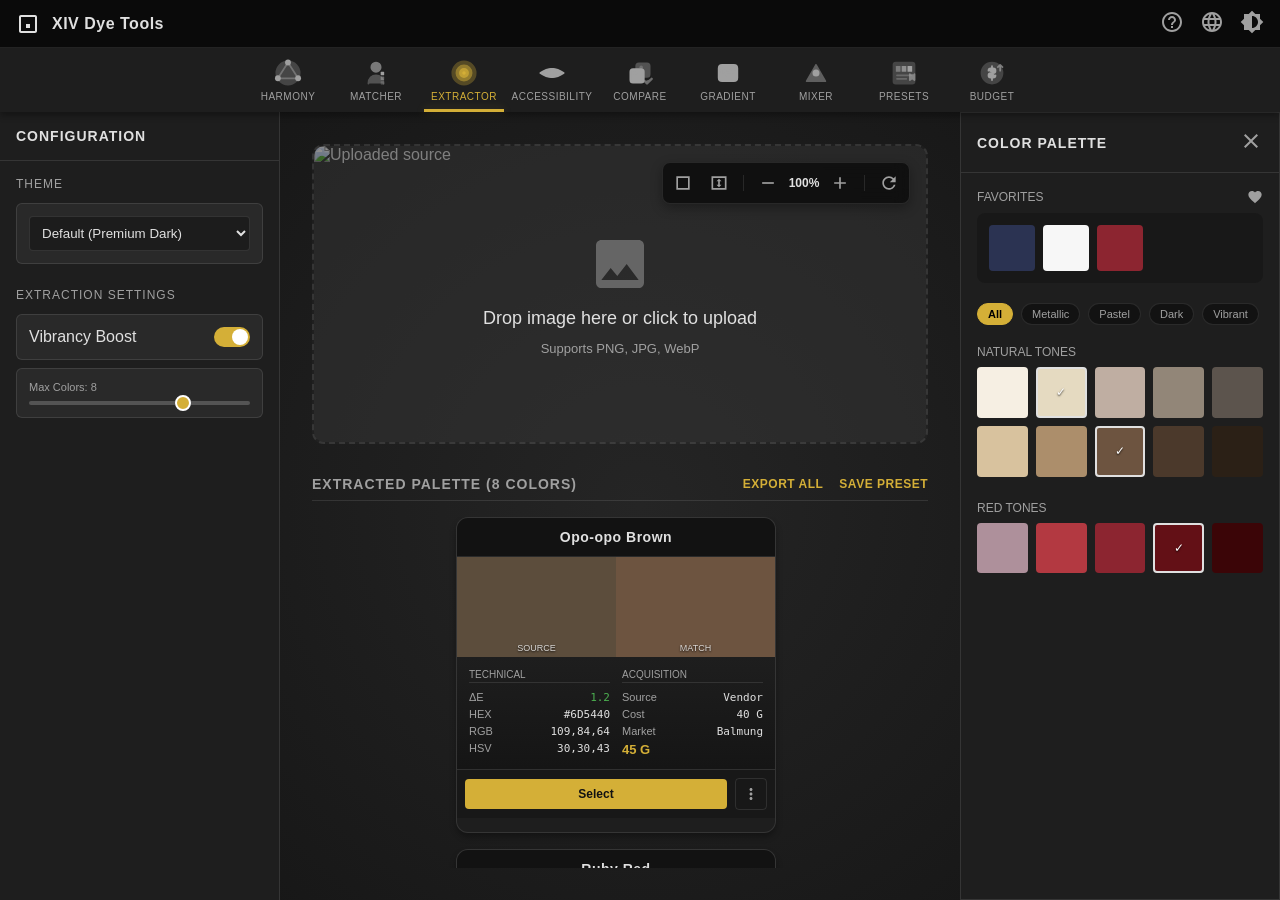
==== commit 5b226749: "Add community presets page with layout and functionality - Implemented HTML structure for the commun" ====
--- a/v4-uiux-ideas/prototype/index.html
+++ b/v4-uiux-ideas/prototype/index.html
@@ -117,7 +117,7 @@
                         d="M11.99 2C6.47 2 2 6.48 2 12s4.47 10 9.99 10C17.52 22 22 17.52 22 12S17.52 2 11.99 2zm6.93 6h-2.95c-.32-1.25-.78-2.45-1.38-3.56 1.84.63 3.37 1.91 4.33 3.56zM12 4.04c.83 1.2 1.48 2.53 1.91 3.96h-3.82c.43-1.43 1.08-2.76 1.91-3.96zM4.26 14C4.1 13.36 4 12.69 4 12s.1-1.36.26-2h3.38c-.08.66-.14 1.32-.14 2 0 .68.06 1.34.14 2H4.26zm.82 2h2.95c.32 1.25.78 2.45 1.38 3.56-1.84-.63-3.37-1.91-4.33-3.56zm2.95-8H5.08c.96-1.65 2.49-2.93 4.33-3.56C8.81 5.55 8.35 6.75 8.03 8zM12 19.96c-.83-1.2-1.48-2.53-1.91-3.96h3.82c-.43 1.43-1.08 2.76-1.91 3.96zM14.34 14H9.66c-.09-.66-.16-1.32-.16-2 0-.68.07-1.35.16-2h4.68c.09.65.16 1.32.16 2 0 .68-.07 1.34-.16 2zm.25 5.56c.6-1.11 1.06-2.31 1.38-3.56h2.95c-1.01 1.74-2.59 2.93-4.33 3.56zM16.36 14c.08-.66.14-1.32.14-2 0-.68-.06-1.34-.14-2h3.38c.16.64.26 1.31.26 2s-.1 1.36-.26 2h-3.38z" />
                 </svg>
             </button>
-            <button class="nav-btn" title="Theme">
+            <button class="nav-btn" title="Theme" id="header-theme-btn">
                 <svg class="icon" viewBox="0 0 24 24">
                     <path
                         d="M20 15.31L23.31 12 20 8.69V4h-4.69L12 .69 8.69 4H4v4.69L.69 12 4 15.31V20h4.69L12 23.31 15.31 20H20v-4.69zM12 18V6c3.31 0 6 2.69 6 6s-2.69 6-6 6z" />
@@ -239,6 +239,23 @@
             </div>
             <div class="drawer-content">
 
+                <!-- Global Configuration -->
+                <div class="config-global">
+                    <div class="config-group">
+                        <div class="config-label">Theme</div>
+                        <div class="config-control" style="flex-direction: column; gap: 8px; align-items: stretch;">
+                            <select id="theme-select"
+                                style="width:100%; padding: 8px; background: rgba(0,0,0,0.3); border: 1px solid rgba(255,255,255,0.1); color: var(--text-primary); border-radius: 4px; cursor: pointer;">
+                                <option value="">Default (Premium Dark)</option>
+                                <option value="theme-standard-light">Standard Light</option>
+                                <option value="theme-standard-dark">Standard Dark</option>
+                                <option value="theme-hydaelyn-light">Hydaelyn</option>
+                                <option value="theme-og-classic-dark">OG Classic</option>
+                            </select>
+                        </div>
+                    </div>
+                </div>
+
                 <!-- Harmony Configuration -->
                 <div class="config-section harmony-config" style="display: none;">
                     <div class="config-group">
@@ -374,6 +391,49 @@
                             <!-- Default 3, Max 8 -->
                             <input type="range" class="step-slider" id="mixer-result-slider" min="3" max="8" value="3"
                                 style="width: 100%;">
+                        </div>
+                    </div>
+                </div>
+
+                <!-- Accessibility Checker Configuration -->
+                <div class="config-section accessibility-config" style="display: none;">
+                    <div class="config-group">
+                        <div class="config-label">Vision Types</div>
+                        <div class="config-control">
+                            <span>Normal Vision</span>
+                            <div class="toggle-switch active"></div>
+                        </div>
+                        <div class="config-control">
+                            <span>Deuteranopia</span>
+                            <div class="toggle-switch active"></div>
+                        </div>
+                        <div class="config-control">
+                            <span>Protanopia</span>
+                            <div class="toggle-switch active"></div>
+                        </div>
+                        <div class="config-control">
+                            <span>Tritanopia</span>
+                            <div class="toggle-switch active"></div>
+                        </div>
+                        <div class="config-control">
+                            <span>Achromatopsia</span>
+                            <div class="toggle-switch active"></div>
+                        </div>
+                    </div>
+
+                    <div class="config-group">
+                        <div class="config-label">Display Options</div>
+                        <div class="config-control">
+                            <span>Show Labels</span>
+                            <div class="toggle-switch active"></div>
+                        </div>
+                        <div class="config-control">
+                            <span>Show Hex Values</span>
+                            <div class="toggle-switch"></div>
+                        </div>
+                        <div class="config-control">
+                            <span>High Contrast Mode</span>
+                            <div class="toggle-switch"></div>
                         </div>
                     </div>
                 </div>
@@ -429,6 +489,37 @@
                             </div>
                             <input type="range" class="step-slider" id="matcher-result-slider" min="1" max="8" value="3"
                                 style="width: 100%;">
+                        </div>
+                    </div>
+                </div>
+
+                <!-- Dye Comparison Configuration -->
+                <div class="config-section comparison-config" style="display: none;">
+                    <div class="config-group">
+                        <div class="config-label">Display Options</div>
+                        <div class="config-control">
+                            <span>Show Labels</span>
+                            <div class="toggle-switch active"></div>
+                        </div>
+                        <div class="config-control">
+                            <span>Show Hex Values</span>
+                            <div class="toggle-switch active"></div>
+                        </div>
+                        <div class="config-control">
+                            <span>Show Statistics</span>
+                            <div class="toggle-switch active"></div>
+                        </div>
+                    </div>
+
+                    <div class="config-group">
+                        <div class="config-label">Chart Options</div>
+                        <div class="config-control">
+                            <span>Show Grid Lines</span>
+                            <div class="toggle-switch active"></div>
+                        </div>
+                        <div class="config-control">
+                            <span>Animate Transitions</span>
+                            <div class="toggle-switch active"></div>
                         </div>
                     </div>
                 </div>
@@ -2415,6 +2506,1053 @@
                     </div>
                 </div>
             </div>
+
+            <!-- Accessibility Checker View -->
+            <div class="accessibility-view" style="display: none;">
+
+                <!-- Selected Dyes Section -->
+                <section class="accessibility-section">
+                    <div class="section-header">
+                        <span class="section-title">Selected Dyes</span>
+                    </div>
+                    <div class="comparison-cards-row">
+                        <!-- Iris Purple -->
+                        <div class="harmony-card">
+                            <div class="card-header">
+                                <span class="dye-name">Iris Purple</span>
+                            </div>
+                            <div class="card-preview">
+                                <div class="preview-half" style="background-color: #7b5fa0;">
+                                    <span class="preview-label">Preview</span>
+                                </div>
+                                <div class="preview-half" style="background-color: #7b5fa0;">
+                                    <span class="preview-label">Cloth</span>
+                                </div>
+                            </div>
+                            <div class="card-details">
+                                <div class="detail-col">
+                                    <div class="col-header">Technical</div>
+                                    <div class="data-row">
+                                        <span class="data-label">HEX</span>
+                                        <span class="data-value">#7B5FA0</span>
+                                    </div>
+                                    <div class="data-row">
+                                        <span class="data-label">RGB</span>
+                                        <span class="data-value">123,95,160</span>
+                                    </div>
+                                    <div class="data-row">
+                                        <span class="data-label">HSV</span>
+                                        <span class="data-value">266,41,63</span>
+                                    </div>
+                                </div>
+                                <div class="detail-col">
+                                    <div class="col-header">Acquisition</div>
+                                    <div class="data-row">
+                                        <span class="data-label">Source</span>
+                                        <span class="data-value">Vendor</span>
+                                    </div>
+                                    <div class="data-row">
+                                        <span class="data-label">Cost</span>
+                                        <span class="data-value">216 G</span>
+                                    </div>
+                                    <div class="data-row">
+                                        <span class="data-label">Market</span>
+                                        <span class="data-value">Balmung</span>
+                                    </div>
+                                    <div class="data-row">
+                                        <span class="price-large">380 G</span>
+                                    </div>
+                                </div>
+                            </div>
+                            <div class="card-actions">
+                                <div class="action-row">
+                                    <button class="primary-action-btn">Remove</button>
+                                    <div class="context-menu-container">
+                                        <button class="context-menu-btn">
+                                            <svg class="icon" viewBox="0 0 24 24" style="width:18px;height:18px;">
+                                                <path
+                                                    d="M12 8c1.1 0 2-.9 2-2s-.9-2-2-2-2 .9-2 2 .9 2 2 2zm0 2c-1.1 0-2 .9-2 2s.9 2 2 2 2-.9 2-2-.9-2-2-2zm0 6c-1.1 0-2 .9-2 2s.9 2 2 2 2-.9 2-2-.9-2-2-2z" />
+                                            </svg>
+                                        </button>
+                                    </div>
+                                </div>
+                            </div>
+                        </div>
+
+                        <!-- Loam Brown -->
+                        <div class="harmony-card">
+                            <div class="card-header">
+                                <span class="dye-name">Loam Brown</span>
+                            </div>
+                            <div class="card-preview">
+                                <div class="preview-half" style="background-color: #6d5440;">
+                                    <span class="preview-label">Preview</span>
+                                </div>
+                                <div class="preview-half" style="background-color: #6d5440;">
+                                    <span class="preview-label">Cloth</span>
+                                </div>
+                            </div>
+                            <div class="card-details">
+                                <div class="detail-col">
+                                    <div class="col-header">Technical</div>
+                                    <div class="data-row">
+                                        <span class="data-label">HEX</span>
+                                        <span class="data-value">#6D5440</span>
+                                    </div>
+                                    <div class="data-row">
+                                        <span class="data-label">RGB</span>
+                                        <span class="data-value">109,84,64</span>
+                                    </div>
+                                    <div class="data-row">
+                                        <span class="data-label">HSV</span>
+                                        <span class="data-value">27,41,43</span>
+                                    </div>
+                                </div>
+                                <div class="detail-col">
+                                    <div class="col-header">Acquisition</div>
+                                    <div class="data-row">
+                                        <span class="data-label">Source</span>
+                                        <span class="data-value">Vendor</span>
+                                    </div>
+                                    <div class="data-row">
+                                        <span class="data-label">Cost</span>
+                                        <span class="data-value">40 G</span>
+                                    </div>
+                                    <div class="data-row">
+                                        <span class="data-label">Market</span>
+                                        <span class="data-value">Balmung</span>
+                                    </div>
+                                    <div class="data-row">
+                                        <span class="price-large">45 G</span>
+                                    </div>
+                                </div>
+                            </div>
+                            <div class="card-actions">
+                                <div class="action-row">
+                                    <button class="primary-action-btn">Remove</button>
+                                    <div class="context-menu-container">
+                                        <button class="context-menu-btn">
+                                            <svg class="icon" viewBox="0 0 24 24" style="width:18px;height:18px;">
+                                                <path
+                                                    d="M12 8c1.1 0 2-.9 2-2s-.9-2-2-2-2 .9-2 2 .9 2 2 2zm0 2c-1.1 0-2 .9-2 2s.9 2 2 2 2-.9 2-2-.9-2-2-2zm0 6c-1.1 0-2 .9-2 2s.9 2 2 2 2-.9 2-2-.9-2-2-2z" />
+                                            </svg>
+                                        </button>
+                                    </div>
+                                </div>
+                            </div>
+                        </div>
+
+                        <!-- Olive Green -->
+                        <div class="harmony-card">
+                            <div class="card-header">
+                                <span class="dye-name">Olive Green</span>
+                            </div>
+                            <div class="card-preview">
+                                <div class="preview-half" style="background-color: #7d8853;">
+                                    <span class="preview-label">Preview</span>
+                                </div>
+                                <div class="preview-half" style="background-color: #7d8853;">
+                                    <span class="preview-label">Cloth</span>
+                                </div>
+                            </div>
+                            <div class="card-details">
+                                <div class="detail-col">
+                                    <div class="col-header">Technical</div>
+                                    <div class="data-row">
+                                        <span class="data-label">HEX</span>
+                                        <span class="data-value">#7D8853</span>
+                                    </div>
+                                    <div class="data-row">
+                                        <span class="data-label">RGB</span>
+                                        <span class="data-value">125,136,83</span>
+                                    </div>
+                                    <div class="data-row">
+                                        <span class="data-label">HSV</span>
+                                        <span class="data-value">72,39,53</span>
+                                    </div>
+                                </div>
+                                <div class="detail-col">
+                                    <div class="col-header">Acquisition</div>
+                                    <div class="data-row">
+                                        <span class="data-label">Source</span>
+                                        <span class="data-value">Vendor</span>
+                                    </div>
+                                    <div class="data-row">
+                                        <span class="data-label">Cost</span>
+                                        <span class="data-value">216 G</span>
+                                    </div>
+                                    <div class="data-row">
+                                        <span class="data-label">Market</span>
+                                        <span class="data-value">Balmung</span>
+                                    </div>
+                                    <div class="data-row">
+                                        <span class="price-large">290 G</span>
+                                    </div>
+                                </div>
+                            </div>
+                            <div class="card-actions">
+                                <div class="action-row">
+                                    <button class="primary-action-btn">Remove</button>
+                                    <div class="context-menu-container">
+                                        <button class="context-menu-btn">
+                                            <svg class="icon" viewBox="0 0 24 24" style="width:18px;height:18px;">
+                                                <path
+                                                    d="M12 8c1.1 0 2-.9 2-2s-.9-2-2-2-2 .9-2 2 .9 2 2 2zm0 2c-1.1 0-2 .9-2 2s.9 2 2 2 2-.9 2-2-.9-2-2-2zm0 6c-1.1 0-2 .9-2 2s.9 2 2 2 2-.9 2-2-.9-2-2-2z" />
+                                            </svg>
+                                        </button>
+                                    </div>
+                                </div>
+                            </div>
+                        </div>
+
+                        <!-- Ruby Red -->
+                        <div class="harmony-card">
+                            <div class="card-header">
+                                <span class="dye-name">Ruby Red</span>
+                            </div>
+                            <div class="card-preview">
+                                <div class="preview-half" style="background-color: #8c2530;">
+                                    <span class="preview-label">Preview</span>
+                                </div>
+                                <div class="preview-half" style="background-color: #8c2530;">
+                                    <span class="preview-label">Cloth</span>
+                                </div>
+                            </div>
+                            <div class="card-details">
+                                <div class="detail-col">
+                                    <div class="col-header">Technical</div>
+                                    <div class="data-row">
+                                        <span class="data-label">HEX</span>
+                                        <span class="data-value">#8C2530</span>
+                                    </div>
+                                    <div class="data-row">
+                                        <span class="data-label">RGB</span>
+                                        <span class="data-value">140,37,48</span>
+                                    </div>
+                                    <div class="data-row">
+                                        <span class="data-label">HSV</span>
+                                        <span class="data-value">354,74,55</span>
+                                    </div>
+                                </div>
+                                <div class="detail-col">
+                                    <div class="col-header">Acquisition</div>
+                                    <div class="data-row">
+                                        <span class="data-label">Source</span>
+                                        <span class="data-value">Crafted</span>
+                                    </div>
+                                    <div class="data-row">
+                                        <span class="data-label">Cost</span>
+                                        <span class="data-value">---</span>
+                                    </div>
+                                    <div class="data-row">
+                                        <span class="data-label">Market</span>
+                                        <span class="data-value">Balmung</span>
+                                    </div>
+                                    <div class="data-row">
+                                        <span class="price-large">1,800 G</span>
+                                    </div>
+                                </div>
+                            </div>
+                            <div class="card-actions">
+                                <div class="action-row">
+                                    <button class="primary-action-btn">Remove</button>
+                                    <div class="context-menu-container">
+                                        <button class="context-menu-btn">
+                                            <svg class="icon" viewBox="0 0 24 24" style="width:18px;height:18px;">
+                                                <path
+                                                    d="M12 8c1.1 0 2-.9 2-2s-.9-2-2-2-2 .9-2 2 .9 2 2 2zm0 2c-1.1 0-2 .9-2 2s.9 2 2 2 2-.9 2-2-.9-2-2-2zm0 6c-1.1 0-2 .9-2 2s.9 2 2 2 2-.9 2-2-.9-2-2-2z" />
+                                            </svg>
+                                        </button>
+                                    </div>
+                                </div>
+                            </div>
+                        </div>
+                    </div>
+                </section>
+
+                <!-- Vision Simulations Section -->
+                <section class="accessibility-section">
+                    <div class="section-header">
+                        <span class="section-title">Vision Simulations</span>
+                    </div>
+                    <div class="vision-simulations-grid">
+                        <!-- Deuteranopia Card -->
+                        <div class="vision-card">
+                            <div class="vision-card-header">
+                                <span class="vision-type-label">Deuteranopia</span>
+                                <span class="vision-prevalence">~6% males</span>
+                            </div>
+                            <div class="vision-swatches">
+                                <div class="vision-swatch-item">
+                                    <div class="vision-swatch" style="background-color: #6b6aa0;"></div>
+                                    <span class="vision-swatch-label">Iris</span>
+                                </div>
+                                <div class="vision-swatch-item">
+                                    <div class="vision-swatch" style="background-color: #5e5640;"></div>
+                                    <span class="vision-swatch-label">Loam</span>
+                                </div>
+                                <div class="vision-swatch-item">
+                                    <div class="vision-swatch" style="background-color: #7a7a53;"></div>
+                                    <span class="vision-swatch-label">Olive</span>
+                                </div>
+                                <div class="vision-swatch-item">
+                                    <div class="vision-swatch" style="background-color: #5e4830;"></div>
+                                    <span class="vision-swatch-label">Ruby</span>
+                                </div>
+                            </div>
+                        </div>
+
+                        <!-- Protanopia Card -->
+                        <div class="vision-card">
+                            <div class="vision-card-header">
+                                <span class="vision-type-label">Protanopia</span>
+                                <span class="vision-prevalence">~2% males</span>
+                            </div>
+                            <div class="vision-swatches">
+                                <div class="vision-swatch-item">
+                                    <div class="vision-swatch" style="background-color: #5e6aa8;"></div>
+                                    <span class="vision-swatch-label">Iris</span>
+                                </div>
+                                <div class="vision-swatch-item">
+                                    <div class="vision-swatch" style="background-color: #555640;"></div>
+                                    <span class="vision-swatch-label">Loam</span>
+                                </div>
+                                <div class="vision-swatch-item">
+                                    <div class="vision-swatch" style="background-color: #787a53;"></div>
+                                    <span class="vision-swatch-label">Olive</span>
+                                </div>
+                                <div class="vision-swatch-item">
+                                    <div class="vision-swatch" style="background-color: #4a4a30;"></div>
+                                    <span class="vision-swatch-label">Ruby</span>
+                                </div>
+                            </div>
+                        </div>
+
+                        <!-- Tritanopia Card -->
+                        <div class="vision-card">
+                            <div class="vision-card-header">
+                                <span class="vision-type-label">Tritanopia</span>
+                                <span class="vision-prevalence">~0.01%</span>
+                            </div>
+                            <div class="vision-swatches">
+                                <div class="vision-swatch-item">
+                                    <div class="vision-swatch" style="background-color: #7b6880;"></div>
+                                    <span class="vision-swatch-label">Iris</span>
+                                </div>
+                                <div class="vision-swatch-item">
+                                    <div class="vision-swatch" style="background-color: #6d5855;"></div>
+                                    <span class="vision-swatch-label">Loam</span>
+                                </div>
+                                <div class="vision-swatch-item">
+                                    <div class="vision-swatch" style="background-color: #7d8078;"></div>
+                                    <span class="vision-swatch-label">Olive</span>
+                                </div>
+                                <div class="vision-swatch-item">
+                                    <div class="vision-swatch" style="background-color: #8c3540;"></div>
+                                    <span class="vision-swatch-label">Ruby</span>
+                                </div>
+                            </div>
+                        </div>
+
+                        <!-- Achromatopsia Card -->
+                        <div class="vision-card">
+                            <div class="vision-card-header">
+                                <span class="vision-type-label">Achromatopsia</span>
+                                <span class="vision-prevalence">~0.003%</span>
+                            </div>
+                            <div class="vision-swatches">
+                                <div class="vision-swatch-item">
+                                    <div class="vision-swatch" style="background-color: #6a6a6a;"></div>
+                                    <span class="vision-swatch-label">Iris</span>
+                                </div>
+                                <div class="vision-swatch-item">
+                                    <div class="vision-swatch" style="background-color: #555555;"></div>
+                                    <span class="vision-swatch-label">Loam</span>
+                                </div>
+                                <div class="vision-swatch-item">
+                                    <div class="vision-swatch" style="background-color: #707070;"></div>
+                                    <span class="vision-swatch-label">Olive</span>
+                                </div>
+                                <div class="vision-swatch-item">
+                                    <div class="vision-swatch" style="background-color: #404040;"></div>
+                                    <span class="vision-swatch-label">Ruby</span>
+                                </div>
+                            </div>
+                        </div>
+                    </div>
+                </section>
+
+                <!-- WCAG Contrast Ratios Section -->
+                <section class="accessibility-section">
+                    <div class="section-header">
+                        <span class="section-title">WCAG Contrast Ratios</span>
+                    </div>
+                    <div class="contrast-table-container">
+                        <table class="contrast-table">
+                            <thead>
+                                <tr>
+                                    <th class="dye-column">Dye</th>
+                                    <th class="contrast-column">vs White</th>
+                                    <th class="contrast-column">vs Black</th>
+                                </tr>
+                            </thead>
+                            <tbody>
+                                <tr>
+                                    <td class="dye-cell">
+                                        <div class="dye-cell-content">
+                                            <div class="dye-indicator" style="background-color: #7b5fa0;"></div>
+                                            <span>Iris Purple</span>
+                                        </div>
+                                    </td>
+                                    <td class="contrast-cell">
+                                        <div class="contrast-cell-content">
+                                            <span class="contrast-ratio">2.43:1</span>
+                                            <span class="wcag-badge fail">Fail</span>
+                                        </div>
+                                    </td>
+                                    <td class="contrast-cell">
+                                        <div class="contrast-cell-content">
+                                            <span class="contrast-ratio">8.63:1</span>
+                                            <span class="wcag-badge aaa">AAA</span>
+                                        </div>
+                                    </td>
+                                </tr>
+                                <tr>
+                                    <td class="dye-cell">
+                                        <div class="dye-cell-content">
+                                            <div class="dye-indicator" style="background-color: #6d5440;"></div>
+                                            <span>Loam Brown</span>
+                                        </div>
+                                    </td>
+                                    <td class="contrast-cell">
+                                        <div class="contrast-cell-content">
+                                            <span class="contrast-ratio">11.23:1</span>
+                                            <span class="wcag-badge aaa">AAA</span>
+                                        </div>
+                                    </td>
+                                    <td class="contrast-cell">
+                                        <div class="contrast-cell-content">
+                                            <span class="contrast-ratio">1.72:1</span>
+                                            <span class="wcag-badge fail">Fail</span>
+                                        </div>
+                                    </td>
+                                </tr>
+                                <tr>
+                                    <td class="dye-cell">
+                                        <div class="dye-cell-content">
+                                            <div class="dye-indicator" style="background-color: #7d8853;"></div>
+                                            <span>Olive Green</span>
+                                        </div>
+                                    </td>
+                                    <td class="contrast-cell">
+                                        <div class="contrast-cell-content">
+                                            <span class="contrast-ratio">8.13:1</span>
+                                            <span class="wcag-badge aaa">AAA</span>
+                                        </div>
+                                    </td>
+                                    <td class="contrast-cell">
+                                        <div class="contrast-cell-content">
+                                            <span class="contrast-ratio">2.55:1</span>
+                                            <span class="wcag-badge fail">Fail</span>
+                                        </div>
+                                    </td>
+                                </tr>
+                                <tr>
+                                    <td class="dye-cell">
+                                        <div class="dye-cell-content">
+                                            <div class="dye-indicator" style="background-color: #8c2530;"></div>
+                                            <span>Ruby Red</span>
+                                        </div>
+                                    </td>
+                                    <td class="contrast-cell">
+                                        <div class="contrast-cell-content">
+                                            <span class="contrast-ratio">4.95:1</span>
+                                            <span class="wcag-badge aa">AA</span>
+                                        </div>
+                                    </td>
+                                    <td class="contrast-cell">
+                                        <div class="contrast-cell-content">
+                                            <span class="contrast-ratio">4.24:1</span>
+                                            <span class="wcag-badge fail">Fail</span>
+                                        </div>
+                                    </td>
+                                </tr>
+                            </tbody>
+                        </table>
+                    </div>
+                </section>
+
+                <!-- Pairwise Contrast Comparison Section -->
+                <section class="accessibility-section">
+                    <div class="section-header">
+                        <span class="section-title">Pairwise Contrast Comparison</span>
+                    </div>
+                    <div class="pairwise-container">
+                        <table class="pairwise-matrix">
+                            <thead>
+                                <tr>
+                                    <th class="matrix-corner"></th>
+                                    <th class="matrix-header-cell">
+                                        <div class="matrix-header-swatch" style="background-color: #7b5fa0;"></div>
+                                        <span>Iris Purple</span>
+                                    </th>
+                                    <th class="matrix-header-cell">
+                                        <div class="matrix-header-swatch" style="background-color: #6d5440;"></div>
+                                        <span>Loam Brown</span>
+                                    </th>
+                                    <th class="matrix-header-cell">
+                                        <div class="matrix-header-swatch" style="background-color: #7d8853;"></div>
+                                        <span>Olive Green</span>
+                                    </th>
+                                    <th class="matrix-header-cell">
+                                        <div class="matrix-header-swatch" style="background-color: #8c2530;"></div>
+                                        <span>Ruby Red</span>
+                                    </th>
+                                </tr>
+                            </thead>
+                            <tbody>
+                                <tr>
+                                    <td class="matrix-row-header">
+                                        <div class="matrix-row-swatch" style="background-color: #7b5fa0;"></div>
+                                        <span>Iris Purple</span>
+                                    </td>
+                                    <td class="matrix-cell diagonal">—</td>
+                                    <td class="matrix-cell warning">49%</td>
+                                    <td class="matrix-cell warning">43%</td>
+                                    <td class="matrix-cell good">54%</td>
+                                </tr>
+                                <tr>
+                                    <td class="matrix-row-header">
+                                        <div class="matrix-row-swatch" style="background-color: #6d5440;"></div>
+                                        <span>Loam Brown</span>
+                                    </td>
+                                    <td class="matrix-cell warning">49%</td>
+                                    <td class="matrix-cell diagonal">—</td>
+                                    <td class="matrix-cell critical">8%</td>
+                                    <td class="matrix-cell warning">30%</td>
+                                </tr>
+                                <tr>
+                                    <td class="matrix-row-header">
+                                        <div class="matrix-row-swatch" style="background-color: #7d8853;"></div>
+                                        <span>Olive Green</span>
+                                    </td>
+                                    <td class="matrix-cell warning">43%</td>
+                                    <td class="matrix-cell critical">8%</td>
+                                    <td class="matrix-cell diagonal">—</td>
+                                    <td class="matrix-cell warning">40%</td>
+                                </tr>
+                                <tr>
+                                    <td class="matrix-row-header">
+                                        <div class="matrix-row-swatch" style="background-color: #8c2530;"></div>
+                                        <span>Ruby Red</span>
+                                    </td>
+                                    <td class="matrix-cell good">54%</td>
+                                    <td class="matrix-cell warning">39%</td>
+                                    <td class="matrix-cell warning">40%</td>
+                                    <td class="matrix-cell diagonal">—</td>
+                                </tr>
+                            </tbody>
+                        </table>
+
+                        <!-- Warning Callouts -->
+                        <div class="pairwise-warnings">
+                            <div class="warning-callout critical">
+                                <svg class="warning-icon" viewBox="0 0 24 24">
+                                    <path d="M1 21h22L12 2 1 21zm12-3h-2v-2h2v2zm0-4h-2v-4h2v4z" />
+                                </svg>
+                                <span><strong>Loam Brown & Olive Green:</strong> Very similar – may be hard to
+                                    distinguish</span>
+                            </div>
+                            <div class="warning-callout warning">
+                                <svg class="warning-icon" viewBox="0 0 24 24">
+                                    <path d="M1 21h22L12 2 1 21zm12-3h-2v-2h2v2zm0-4h-2v-4h2v4z" />
+                                </svg>
+                                <span><strong>Loam Brown & Ruby Red:</strong> Similar – some users may have difficulty
+                                    distinguishing</span>
+                            </div>
+                            <div class="warning-callout warning">
+                                <svg class="warning-icon" viewBox="0 0 24 24">
+                                    <path d="M1 21h22L12 2 1 21zm12-3h-2v-2h2v2zm0-4h-2v-4h2v4z" />
+                                </svg>
+                                <span><strong>Olive Green & Ruby Red:</strong> Hard to distinguish for protanopia
+                                    (red-green)</span>
+                            </div>
+                        </div>
+                    </div>
+                </section>
+            </div>
+
+            <!-- Dye Comparison View -->
+            <div class="comparison-view" style="display: none;">
+
+                <!-- Selected Dyes Section -->
+                <div class="comparison-section">
+                    <div class="section-header">
+                        <span class="section-title">Selected Dyes</span>
+                    </div>
+                    <div class="comparison-cards-row">
+                        <!-- Seafog Blue -->
+                        <div class="harmony-card">
+                            <div class="card-header">
+                                <span class="dye-name">Seafog Blue</span>
+                            </div>
+                            <div class="card-preview">
+                                <div class="preview-half" style="background-color: #9EC6C3;">
+                                    <span class="preview-label">Preview</span>
+                                </div>
+                                <div class="preview-half" style="background-color: #9EC6C3;">
+                                    <span class="preview-label">Cloth</span>
+                                </div>
+                            </div>
+                            <div class="card-details">
+                                <div class="detail-col">
+                                    <div class="col-header">Technical</div>
+                                    <div class="data-row">
+                                        <span class="data-label">HEX</span>
+                                        <span class="data-value">#9EC6C3</span>
+                                    </div>
+                                    <div class="data-row">
+                                        <span class="data-label">RGB</span>
+                                        <span class="data-value">158,198,195</span>
+                                    </div>
+                                    <div class="data-row">
+                                        <span class="data-label">HSV</span>
+                                        <span class="data-value">176,20,78</span>
+                                    </div>
+                                </div>
+                                <div class="detail-col">
+                                    <div class="col-header">Acquisition</div>
+                                    <div class="data-row">
+                                        <span class="data-label">Source</span>
+                                        <span class="data-value">Vendor</span>
+                                    </div>
+                                    <div class="data-row">
+                                        <span class="data-label">Cost</span>
+                                        <span class="data-value">216 G</span>
+                                    </div>
+                                    <div class="data-row">
+                                        <span class="data-label">Market</span>
+                                        <span class="data-value">Balmung</span>
+                                    </div>
+                                    <div class="data-row">
+                                        <span class="price-large">320 G</span>
+                                    </div>
+                                </div>
+                            </div>
+                            <div class="card-actions">
+                                <div class="action-row">
+                                    <button class="primary-action-btn">Remove</button>
+                                    <div class="context-menu-container">
+                                        <button class="context-menu-btn">
+                                            <svg class="icon" viewBox="0 0 24 24" style="width:18px;height:18px;">
+                                                <path
+                                                    d="M12 8c1.1 0 2-.9 2-2s-.9-2-2-2-2 .9-2 2 .9 2 2 2zm0 2c-1.1 0-2 .9-2 2s.9 2 2 2 2-.9 2-2-.9-2-2-2zm0 6c-1.1 0-2 .9-2 2s.9 2 2 2 2-.9 2-2-.9-2-2-2z" />
+                                            </svg>
+                                        </button>
+                                    </div>
+                                </div>
+                            </div>
+                        </div>
+
+                        <!-- Deepwood Green -->
+                        <div class="harmony-card">
+                            <div class="card-header">
+                                <span class="dye-name">Deepwood Green</span>
+                            </div>
+                            <div class="card-preview">
+                                <div class="preview-half" style="background-color: #3C4A3C;">
+                                    <span class="preview-label">Preview</span>
+                                </div>
+                                <div class="preview-half" style="background-color: #3C4A3C;">
+                                    <span class="preview-label">Cloth</span>
+                                </div>
+                            </div>
+                            <div class="card-details">
+                                <div class="detail-col">
+                                    <div class="col-header">Technical</div>
+                                    <div class="data-row">
+                                        <span class="data-label">HEX</span>
+                                        <span class="data-value">#3C4A3C</span>
+                                    </div>
+                                    <div class="data-row">
+                                        <span class="data-label">RGB</span>
+                                        <span class="data-value">60,74,60</span>
+                                    </div>
+                                    <div class="data-row">
+                                        <span class="data-label">HSV</span>
+                                        <span class="data-value">120,19,29</span>
+                                    </div>
+                                </div>
+                                <div class="detail-col">
+                                    <div class="col-header">Acquisition</div>
+                                    <div class="data-row">
+                                        <span class="data-label">Source</span>
+                                        <span class="data-value">Crafted</span>
+                                    </div>
+                                    <div class="data-row">
+                                        <span class="data-label">Cost</span>
+                                        <span class="data-value">---</span>
+                                    </div>
+                                    <div class="data-row">
+                                        <span class="data-label">Market</span>
+                                        <span class="data-value">Balmung</span>
+                                    </div>
+                                    <div class="data-row">
+                                        <span class="price-large">1,250 G</span>
+                                    </div>
+                                </div>
+                            </div>
+                            <div class="card-actions">
+                                <div class="action-row">
+                                    <button class="primary-action-btn">Remove</button>
+                                    <div class="context-menu-container">
+                                        <button class="context-menu-btn">
+                                            <svg class="icon" viewBox="0 0 24 24" style="width:18px;height:18px;">
+                                                <path
+                                                    d="M12 8c1.1 0 2-.9 2-2s-.9-2-2-2-2 .9-2 2 .9 2 2 2zm0 2c-1.1 0-2 .9-2 2s.9 2 2 2 2-.9 2-2-.9-2-2-2zm0 6c-1.1 0-2 .9-2 2s.9 2 2 2 2-.9 2-2-.9-2-2-2z" />
+                                            </svg>
+                                        </button>
+                                    </div>
+                                </div>
+                            </div>
+                        </div>
+
+                        <!-- Dragoon Blue -->
+                        <div class="harmony-card">
+                            <div class="card-header">
+                                <span class="dye-name">Dragoon Blue</span>
+                            </div>
+                            <div class="card-preview">
+                                <div class="preview-half" style="background-color: #1E3A8A;">
+                                    <span class="preview-label">Preview</span>
+                                </div>
+                                <div class="preview-half" style="background-color: #1E3A8A;">
+                                    <span class="preview-label">Cloth</span>
+                                </div>
+                            </div>
+                            <div class="card-details">
+                                <div class="detail-col">
+                                    <div class="col-header">Technical</div>
+                                    <div class="data-row">
+                                        <span class="data-label">HEX</span>
+                                        <span class="data-value">#1E3A8A</span>
+                                    </div>
+                                    <div class="data-row">
+                                        <span class="data-label">RGB</span>
+                                        <span class="data-value">30,58,138</span>
+                                    </div>
+                                    <div class="data-row">
+                                        <span class="data-label">HSV</span>
+                                        <span class="data-value">224,78,54</span>
+                                    </div>
+                                </div>
+                                <div class="detail-col">
+                                    <div class="col-header">Acquisition</div>
+                                    <div class="data-row">
+                                        <span class="data-label">Source</span>
+                                        <span class="data-value">Vendor</span>
+                                    </div>
+                                    <div class="data-row">
+                                        <span class="data-label">Cost</span>
+                                        <span class="data-value">216 G</span>
+                                    </div>
+                                    <div class="data-row">
+                                        <span class="data-label">Market</span>
+                                        <span class="data-value">Balmung</span>
+                                    </div>
+                                    <div class="data-row">
+                                        <span class="price-large">450 G</span>
+                                    </div>
+                                </div>
+                            </div>
+                            <div class="card-actions">
+                                <div class="action-row">
+                                    <button class="primary-action-btn">Remove</button>
+                                    <div class="context-menu-container">
+                                        <button class="context-menu-btn">
+                                            <svg class="icon" viewBox="0 0 24 24" style="width:18px;height:18px;">
+                                                <path
+                                                    d="M12 8c1.1 0 2-.9 2-2s-.9-2-2-2-2 .9-2 2 .9 2 2 2zm0 2c-1.1 0-2 .9-2 2s.9 2 2 2 2-.9 2-2-.9-2-2-2zm0 6c-1.1 0-2 .9-2 2s.9 2 2 2 2-.9 2-2-.9-2-2-2z" />
+                                            </svg>
+                                        </button>
+                                    </div>
+                                </div>
+                            </div>
+                        </div>
+
+                        <!-- Vanilla Yellow -->
+                        <div class="harmony-card">
+                            <div class="card-header">
+                                <span class="dye-name">Vanilla Yellow</span>
+                            </div>
+                            <div class="card-preview">
+                                <div class="preview-half" style="background-color: #F4E4A8;">
+                                    <span class="preview-label">Preview</span>
+                                </div>
+                                <div class="preview-half" style="background-color: #F4E4A8;">
+                                    <span class="preview-label">Cloth</span>
+                                </div>
+                            </div>
+                            <div class="card-details">
+                                <div class="detail-col">
+                                    <div class="col-header">Technical</div>
+                                    <div class="data-row">
+                                        <span class="data-label">HEX</span>
+                                        <span class="data-value">#F4E4A8</span>
+                                    </div>
+                                    <div class="data-row">
+                                        <span class="data-label">RGB</span>
+                                        <span class="data-value">244,228,168</span>
+                                    </div>
+                                    <div class="data-row">
+                                        <span class="data-label">HSV</span>
+                                        <span class="data-value">47,31,96</span>
+                                    </div>
+                                </div>
+                                <div class="detail-col">
+                                    <div class="col-header">Acquisition</div>
+                                    <div class="data-row">
+                                        <span class="data-label">Source</span>
+                                        <span class="data-value">Vendor</span>
+                                    </div>
+                                    <div class="data-row">
+                                        <span class="data-label">Cost</span>
+                                        <span class="data-value">216 G</span>
+                                    </div>
+                                    <div class="data-row">
+                                        <span class="data-label">Market</span>
+                                        <span class="data-value">Balmung</span>
+                                    </div>
+                                    <div class="data-row">
+                                        <span class="price-large">280 G</span>
+                                    </div>
+                                </div>
+                            </div>
+                            <div class="card-actions">
+                                <div class="action-row">
+                                    <button class="primary-action-btn">Remove</button>
+                                    <div class="context-menu-container">
+                                        <button class="context-menu-btn">
+                                            <svg class="icon" viewBox="0 0 24 24" style="width:18px;height:18px;">
+                                                <path
+                                                    d="M12 8c1.1 0 2-.9 2-2s-.9-2-2-2-2 .9-2 2 .9 2 2 2zm0 2c-1.1 0-2 .9-2 2s.9 2 2 2 2-.9 2-2-.9-2-2-2zm0 6c-1.1 0-2 .9-2 2s.9 2 2 2 2-.9 2-2-.9-2-2-2z" />
+                                            </svg>
+                                        </button>
+                                    </div>
+                                </div>
+                            </div>
+                        </div>
+                    </div>
+                </div>
+
+                <!-- Statistics Section -->
+                <div class="comparison-section">
+                    <div class="section-header">
+                        <span class="section-title">Statistics</span>
+                    </div>
+                    <div class="stats-grid">
+                        <div class="stat-card">
+                            <div class="stat-value">49<span class="stat-unit">%</span></div>
+                            <div class="stat-label">Avg Saturation</div>
+                        </div>
+                        <div class="stat-card">
+                            <div class="stat-value">60<span class="stat-unit">%</span></div>
+                            <div class="stat-label">Avg Brightness</div>
+                        </div>
+                        <div class="stat-card">
+                            <div class="stat-value">184<span class="stat-unit">°</span></div>
+                            <div class="stat-label">Hue Range</div>
+                        </div>
+                        <div class="stat-card">
+                            <div class="stat-value">218.7</div>
+                            <div class="stat-label">Avg Distance</div>
+                        </div>
+                    </div>
+                </div>
+
+                <!-- Visualizations Section -->
+                <div class="comparison-section visualizations-row">
+
+                    <!-- Hue-Saturation Plot -->
+                    <div class="hue-sat-container">
+                        <div class="chart-title">Hue-Saturation Plot</div>
+                        <div class="hue-sat-plot">
+                            <!-- Axis Labels -->
+                            <div class="axis-label y-axis">Saturation</div>
+                            <div class="axis-label x-axis">Hue</div>
+
+                            <!-- Plot Wrapper -->
+                            <div class="plot-wrapper">
+                                <!-- Grid Lines (Horizontal) -->
+                                <div class="plot-grid-line horizontal" style="bottom: 25%;"></div>
+                                <div class="plot-grid-line horizontal" style="bottom: 50%;"></div>
+                                <div class="plot-grid-line horizontal" style="bottom: 75%;"></div>
+
+                                <!-- Grid Lines (Vertical) -->
+                                <div class="plot-grid-line vertical" style="left: 25%;"></div>
+                                <div class="plot-grid-line vertical" style="left: 50%;"></div>
+                                <div class="plot-grid-line vertical" style="left: 75%;"></div>
+
+                                <!-- Plot Area -->
+                                <div class="plot-area">
+                                    <!-- Y-axis ticks -->
+                                    <span class="axis-tick y-tick" style="bottom: 0;">0%</span>
+                                    <span class="axis-tick y-tick" style="bottom: 25%;">25%</span>
+                                    <span class="axis-tick y-tick" style="bottom: 50%;">50%</span>
+                                    <span class="axis-tick y-tick" style="bottom: 75%;">75%</span>
+                                    <span class="axis-tick y-tick" style="bottom: 100%;">100%</span>
+
+                                    <!-- X-axis ticks -->
+                                    <span class="axis-tick x-tick" style="left: 0;">0°</span>
+                                    <span class="axis-tick x-tick" style="left: 25%;">90°</span>
+                                    <span class="axis-tick x-tick" style="left: 50%;">180°</span>
+                                    <span class="axis-tick x-tick" style="left: 75%;">270°</span>
+                                    <span class="axis-tick x-tick" style="left: 100%;">360°</span>
+
+                                    <!-- Plot Nodes (positioned by Hue % on X, Saturation % on Y) -->
+                                    <!-- Seafog Blue: Hue ~180°, Sat 25% => left:50%, bottom:25% -->
+                                    <div class="plot-node" style="left: 50%; bottom: 25%; background-color: #9EC6C3;"
+                                        data-label="Seafog Blue"></div>
+
+                                    <!-- Deepwood Green: Hue ~120°, Sat 16% => left:33%, bottom:16% -->
+                                    <div class="plot-node" style="left: 33%; bottom: 16%; background-color: #3C4A3C;"
+                                        data-label="Deepwood Green"></div>
+
+                                    <!-- Dragoon Blue: Hue ~220°, Sat 78% => left:61%, bottom:78% -->
+                                    <div class="plot-node" style="left: 61%; bottom: 78%; background-color: #1E3A8A;"
+                                        data-label="Dragoon Blue"></div>
+
+                                    <!-- Vanilla Yellow: Hue ~45°, Sat 31% => left:12.5%, bottom:31% -->
+                                    <div class="plot-node" style="left: 12.5%; bottom: 31%; background-color: #F4E4A8;"
+                                        data-label="Vanilla Yellow"></div>
+                                </div>
+                            </div>
+                        </div>
+                    </div>
+
+                    <!-- Brightness Distribution Chart -->
+                    <div class="brightness-container">
+                        <div class="chart-title">Brightness Distribution</div>
+                        <div class="brightness-chart">
+                            <div class="bar-chart-area">
+                                <!-- Seafog Blue: 63% brightness -->
+                                <div class="bar-item">
+                                    <div class="bar" style="height: 63%; background-color: #9EC6C3;">
+                                        <span class="bar-value">63%</span>
+                                    </div>
+                                    <span class="bar-label">Seafog Blue</span>
+                                </div>
+
+                                <!-- Deepwood Green: 16% brightness -->
+                                <div class="bar-item">
+                                    <div class="bar" style="height: 16%; background-color: #3C4A3C;">
+                                        <span class="bar-value">16%</span>
+                                    </div>
+                                    <span class="bar-label">Deepwood</span>
+                                </div>
+
+                                <!-- Dragoon Blue: 62% brightness -->
+                                <div class="bar-item">
+                                    <div class="bar" style="height: 62%; background-color: #1E3A8A;">
+                                        <span class="bar-value">62%</span>
+                                    </div>
+                                    <span class="bar-label">Dragoon Blue</span>
+                                </div>
+
+                                <!-- Vanilla Yellow: 98% brightness -->
+                                <div class="bar-item">
+                                    <div class="bar" style="height: 98%; background-color: #F4E4A8;">
+                                        <span class="bar-value">98%</span>
+                                    </div>
+                                    <span class="bar-label">Vanilla Yellow</span>
+                                </div>
+                            </div>
+                        </div>
+                    </div>
+                </div>
+
+                <!-- Color Distance Matrix Section -->
+                <div class="comparison-section">
+                    <div class="section-header">
+                        <span class="section-title">Color Distance Matrix</span>
+                    </div>
+                    <div class="distance-matrix-container">
+                        <table class="pairwise-matrix">
+                            <thead>
+                                <tr>
+                                    <th class="matrix-corner"></th>
+                                    <th class="matrix-header-cell">
+                                        <div class="matrix-header-swatch" style="background-color: #9EC6C3;"></div>
+                                        <span>Seafog Blue</span>
+                                    </th>
+                                    <th class="matrix-header-cell">
+                                        <div class="matrix-header-swatch" style="background-color: #3C4A3C;"></div>
+                                        <span>Deepwood</span>
+                                    </th>
+                                    <th class="matrix-header-cell">
+                                        <div class="matrix-header-swatch" style="background-color: #1E3A8A;"></div>
+                                        <span>Dragoon Blue</span>
+                                    </th>
+                                    <th class="matrix-header-cell">
+                                        <div class="matrix-header-swatch" style="background-color: #F4E4A8;"></div>
+                                        <span>Vanilla Yellow</span>
+                                    </th>
+                                </tr>
+                            </thead>
+                            <tbody>
+                                <tr>
+                                    <td class="matrix-row-header">
+                                        <div class="matrix-row-swatch" style="background-color: #9EC6C3;"></div>
+                                        <span>Seafog Blue</span>
+                                    </td>
+                                    <td class="matrix-cell diagonal">—</td>
+                                    <td class="matrix-cell distance-medium"><span class="distance-value">169.1</span>
+                                    </td>
+                                    <td class="matrix-cell distance-medium"><span class="distance-value">154.7</span>
+                                    </td>
+                                    <td class="matrix-cell distance-medium"><span class="distance-value">188.0</span>
+                                    </td>
+                                </tr>
+                                <tr>
+                                    <td class="matrix-row-header">
+                                        <div class="matrix-row-swatch" style="background-color: #3C4A3C;"></div>
+                                        <span>Deepwood</span>
+                                    </td>
+                                    <td class="matrix-cell distance-medium"><span class="distance-value">169.1</span>
+                                    </td>
+                                    <td class="matrix-cell diagonal">—</td>
+                                    <td class="matrix-cell distance-medium"><span class="distance-value">131.3</span>
+                                    </td>
+                                    <td class="matrix-cell distance-high"><span class="distance-value">349.0</span></td>
+                                </tr>
+                                <tr>
+                                    <td class="matrix-row-header">
+                                        <div class="matrix-row-swatch" style="background-color: #1E3A8A;"></div>
+                                        <span>Dragoon Blue</span>
+                                    </td>
+                                    <td class="matrix-cell distance-medium"><span class="distance-value">154.7</span>
+                                    </td>
+                                    <td class="matrix-cell distance-medium"><span class="distance-value">131.3</span>
+                                    </td>
+                                    <td class="matrix-cell diagonal">—</td>
+                                    <td class="matrix-cell distance-high"><span class="distance-value">340.2</span></td>
+                                </tr>
+                                <tr>
+                                    <td class="matrix-row-header">
+                                        <div class="matrix-row-swatch" style="background-color: #F4E4A8;"></div>
+                                        <span>Vanilla Yellow</span>
+                                    </td>
+                                    <td class="matrix-cell distance-medium"><span class="distance-value">188.0</span>
+                                    </td>
+                                    <td class="matrix-cell distance-high"><span class="distance-value">349.0</span></td>
+                                    <td class="matrix-cell distance-high"><span class="distance-value">340.2</span></td>
+                                    <td class="matrix-cell diagonal">—</td>
+                                </tr>
+                            </tbody>
+                        </table>
+                    </div>
+                </div>
+            </div>
         </main>
 
         <!-- Dye Selection Drawer -->
@@ -2547,6 +3685,8 @@
         const extractorView = document.querySelector('.palette-extractor-view');
         const budgetView = document.querySelector('.budget-view');
         const matcherView = document.querySelector('.matcher-view');
+        const accessibilityView = document.querySelector('.accessibility-view');
+        const comparisonView = document.querySelector('.comparison-view');
 
         // Configs
         const harmonyConfig = document.querySelector('.harmony-config');
@@ -2554,6 +3694,8 @@
         const extractorConfig = document.querySelector('.extractor-config');
         const budgetConfig = document.querySelector('.budget-config');
         const matcherConfig = document.querySelector('.matcher-config');
+        const accessibilityConfig = document.querySelector('.accessibility-config');
+        const comparisonConfig = document.querySelector('.comparison-config');
 
         const sidebar = document.querySelector('.config-sidebar');
 
@@ -2574,6 +3716,10 @@
             if (mixerConfig) mixerConfig.style.display = 'none';
             if (matcherView) matcherView.style.display = 'none';
             if (matcherConfig) matcherConfig.style.display = 'none';
+            if (accessibilityView) accessibilityView.style.display = 'none';
+            if (accessibilityConfig) accessibilityConfig.style.display = 'none';
+            if (comparisonView) comparisonView.style.display = 'none';
+            if (comparisonConfig) comparisonConfig.style.display = 'none';
 
             buttons.forEach(b => b.classList.remove('active'));
         }
@@ -2617,6 +3763,14 @@
                 else if (title === 'Budget Suggestions' && budgetView) {
                     budgetView.style.display = 'flex';
                     if (budgetConfig) budgetConfig.style.display = 'block';
+                }
+                else if (title === 'Accessibility Checker' && accessibilityView) {
+                    accessibilityView.style.display = 'flex';
+                    if (accessibilityConfig) accessibilityConfig.style.display = 'block';
+                }
+                else if (title === 'Dye Comparison' && comparisonView) {
+                    comparisonView.style.display = 'flex';
+                    if (comparisonConfig) comparisonConfig.style.display = 'block';
                 }
                 else {
                     // Fallback / Placeholder
@@ -2926,6 +4080,63 @@
 
 
 
+
+        // Theme Switcher Logic
+        document.addEventListener('DOMContentLoaded', () => {
+            const themeSelect = document.getElementById('theme-select');
+            const headerThemeBtn = document.getElementById('header-theme-btn');
+
+            // Apply Theme Function
+            function applyTheme(theme) {
+                document.body.classList.remove(
+                    'theme-standard-light',
+                    'theme-standard-dark',
+                    'theme-hydaelyn-light',
+                    'theme-og-classic-dark'
+                );
+                if (theme) {
+                    document.body.classList.add(theme);
+                }
+
+                // Sync select dropdown
+                if (themeSelect) {
+                    themeSelect.value = theme;
+                }
+            }
+
+            // Select Dropdown Listener
+            if (themeSelect) {
+                themeSelect.addEventListener('change', (e) => {
+                    applyTheme(e.target.value);
+                });
+            }
+
+            // Header Button Listener (Cycle)
+            if (headerThemeBtn) {
+                headerThemeBtn.addEventListener('click', () => {
+                    const themes = [
+                        '', // Default
+                        'theme-standard-light',
+                        'theme-standard-dark',
+                        'theme-hydaelyn-light',
+                        'theme-og-classic-dark'
+                    ];
+
+                    // Find current index
+                    let currentTheme = '';
+                    if (document.body.classList.contains('theme-standard-light')) currentTheme = 'theme-standard-light';
+                    else if (document.body.classList.contains('theme-standard-dark')) currentTheme = 'theme-standard-dark';
+                    else if (document.body.classList.contains('theme-hydaelyn-light')) currentTheme = 'theme-hydaelyn-light';
+                    else if (document.body.classList.contains('theme-og-classic-dark')) currentTheme = 'theme-og-classic-dark';
+
+                    let currentIndex = themes.indexOf(currentTheme);
+                    let nextIndex = (currentIndex + 1) % themes.length;
+
+                    applyTheme(themes[nextIndex]);
+                });
+            }
+        });
+
     </script>
 </body>
 
--- a/v4-uiux-ideas/prototype/styles.css
+++ b/v4-uiux-ideas/prototype/styles.css
@@ -1,11 +1,13 @@
 :root {
-    /* Theme Variables - Dark Premium */
+    /* Theme Variables - Default (Dark Premium) */
     --bg-app: #121212;
     --bg-panel: #1e1e1e;
     --bg-header: #0a0a0a;
     --bg-glass: rgba(30, 30, 30, 0.7);
     --text-primary: #e0e0e0;
     --text-secondary: #a0a0a0;
+    --text-header: #e0e0e0;
+    --text-header-muted: #a0a0a0;
     --accent-primary: #d4af37;
     /* Metallic Gold */
     --accent-hover: #f0c040;
@@ -14,10 +16,101 @@
     --shadow-soft: 0 4px 6px rgba(0, 0, 0, 0.3);
     --shadow-glow: 0 0 10px rgba(212, 175, 55, 0.2);
 
+    /* Default Gradient */
+    --bg-gradient-start: #252525;
+    --bg-gradient-end: #121212;
+
+    /* Card Gradient Defaults */
+    --card-gradient-end: #151515;
+
     /* Dimensions */
     --header-height: 48px;
     --tool-bar-height: 64px;
     --drawer-width: 320px;
+}
+
+/* Theme: Standard Light */
+body.theme-standard-light {
+    --bg-app: #D3D3D3;
+    --bg-panel: #F5F5F5;
+    --bg-header: #8B1A1A;
+    --bg-glass: rgba(245, 245, 245, 0.9);
+    --text-primary: #1A1A1A;
+    --text-secondary: #4A4A4A;
+    --text-header: #FFFFFF;
+    --text-header-muted: rgba(255, 255, 255, 0.7);
+    --accent-primary: #8B1A1A;
+    --accent-hover: #6B1515;
+    --border-subtle: #6B1515;
+    --shadow-soft: 0 4px 6px rgba(0, 0, 0, 0.1);
+    --shadow-glow: 0 0 10px rgba(139, 26, 26, 0.2);
+    --bg-gradient-start: #E8E8E8;
+    --bg-gradient-end: #D3D3D3;
+    --card-gradient-end: #E0E0E0;
+}
+
+/* Theme: Standard Dark */
+body.theme-standard-dark {
+    --bg-app: #2D2D2D;
+    --bg-panel: #1F1F1F;
+    --bg-header: #E85A5A;
+    --bg-glass: rgba(31, 31, 31, 0.9);
+    --text-primary: #F5F5F5;
+    --text-secondary: #B0B0B0;
+    --text-header: #1A1A1A;
+    --text-header-muted: rgba(26, 26, 26, 0.7);
+    --accent-primary: #E85A5A;
+    --accent-hover: #F08080;
+    --border-subtle: #F08080;
+    --shadow-soft: 0 4px 6px rgba(0, 0, 0, 0.3);
+    --shadow-glow: 0 0 10px rgba(232, 90, 90, 0.2);
+    --bg-gradient-start: #444444;
+    --bg-gradient-end: #2D2D2D;
+    --card-gradient-end: #151515;
+}
+
+/* Theme: Hydaelyn */
+body.theme-hydaelyn-light {
+    --bg-app: #B2C4CE;
+    --bg-panel: #F9F8F4;
+    --bg-header: #4056A4;
+    --bg-glass: rgba(249, 248, 244, 0.9);
+    --text-primary: #312D57;
+    --text-secondary: #0C4A6E;
+    --text-header: #F9F8F4;
+    --text-header-muted: rgba(249, 248, 244, 0.7);
+    --accent-primary: #4056A4;
+    --accent-hover: #314488;
+    --border-subtle: #4056A4;
+    --shadow-soft: 0 4px 6px rgba(49, 45, 87, 0.1);
+    --shadow-glow: 0 0 10px rgba(64, 86, 164, 0.2);
+    --bg-gradient-start: #F9F8F4;
+    --bg-gradient-end: #B2C4CE;
+
+    /* Hydaelyn Header Text Fix - Ensure contrast on Blue Header */
+    --text-header: #FFFFFF;
+    --text-header-muted: rgba(255, 255, 255, 0.8);
+    --card-gradient-end: #E4E5E8;
+}
+
+/* Theme: OG Classic */
+body.theme-og-classic-dark {
+    --bg-app: #181820;
+    --bg-panel: #000B9D;
+    --bg-header: #1E40AF;
+    --bg-glass: rgba(0, 11, 157, 0.9);
+    --text-primary: #F9F8F4;
+    --text-secondary: #E4DFD0;
+    --text-header: #F9F8F4;
+    --text-header-muted: rgba(249, 248, 244, 0.7);
+    --accent-primary: #1E40AF;
+    --accent-hover: #153290;
+    --border-subtle: #E4DFD0;
+    --shadow-soft: 0 4px 6px rgba(0, 0, 0, 0.3);
+    --shadow-glow: 0 0 10px rgba(30, 64, 175, 0.2);
+    --bg-gradient-start: #2A2A35;
+    --bg-gradient-end: #181820;
+    --card-gradient-end: #000550;
 }
 
 * {
@@ -73,7 +166,7 @@
 .logo-icon {
     width: 24px;
     height: 24px;
-    fill: var(--text-primary);
+    fill: var(--text-header);
 }
 
 .nav-controls {
@@ -84,13 +177,13 @@
 .nav-btn {
     background: none;
     border: none;
-    color: var(--text-secondary);
+    color: var(--text-header-muted);
     cursor: pointer;
     transition: color 0.2s;
 }
 
 .nav-btn:hover {
-    color: var(--text-primary);
+    color: var(--text-header);
 }
 
 /* Tool Selection Banner */
@@ -160,7 +253,7 @@
     flex: 1;
     overflow: hidden;
     position: relative;
-    background: radial-gradient(circle at center, #252525 0%, #121212 100%);
+    background: radial-gradient(circle at center, var(--bg-gradient-start) 0%, var(--bg-gradient-end) 100%);
 }
 
 .content-area {
@@ -635,7 +728,7 @@
     display: grid;
     grid-template-columns: 1fr 1fr;
     gap: 12px;
-    background: linear-gradient(to bottom, var(--bg-panel), #151515);
+    background: linear-gradient(to bottom, var(--bg-panel), var(--card-gradient-end));
 }
 
 .detail-col {
@@ -1232,4 +1325,1121 @@
     width: 24px;
     height: 24px;
     fill: currentColor;
+}
+
+/* =============================================
+   Accessibility Checker View Styles
+   ============================================= */
+
+.accessibility-view {
+    display: flex;
+    flex-direction: column;
+    width: 100%;
+    height: 100%;
+    padding: 32px;
+    gap: 32px;
+    box-sizing: border-box;
+    overflow-y: auto;
+    max-width: 1200px;
+    margin: 0 auto;
+}
+
+.accessibility-section {
+    display: flex;
+    flex-direction: column;
+    gap: 16px;
+}
+
+/* Vision Simulations Grid */
+.vision-simulations-grid {
+    display: grid;
+    grid-template-columns: repeat(auto-fit, minmax(220px, 1fr));
+    gap: 16px;
+}
+
+.vision-card {
+    background: var(--bg-panel);
+    border: 1px solid var(--border-subtle);
+    border-radius: 12px;
+    overflow: hidden;
+    box-shadow: var(--shadow-soft);
+    transition: transform 0.2s, box-shadow 0.2s;
+}
+
+.vision-card:hover {
+    transform: translateY(-2px);
+    box-shadow: 0 6px 12px rgba(0, 0, 0, 0.4);
+    border-color: var(--text-secondary);
+}
+
+.vision-card-header {
+    background: rgba(0, 0, 0, 0.4);
+    padding: 12px 16px;
+    display: flex;
+    justify-content: space-between;
+    align-items: center;
+    border-bottom: 1px solid var(--border-subtle);
+}
+
+.vision-type-label {
+    font-size: 13px;
+    font-weight: 600;
+    color: var(--text-primary);
+}
+
+.vision-prevalence {
+    font-size: 10px;
+    color: var(--text-secondary);
+    text-transform: uppercase;
+    letter-spacing: 0.5px;
+}
+
+.vision-swatches {
+    display: flex;
+    gap: 8px;
+    padding: 16px;
+    justify-content: center;
+}
+
+.vision-swatch-item {
+    display: flex;
+    flex-direction: column;
+    align-items: center;
+    gap: 6px;
+}
+
+.vision-swatch {
+    width: 40px;
+    height: 40px;
+    border-radius: 6px;
+    border: 1px solid rgba(255, 255, 255, 0.1);
+    box-shadow: 0 2px 4px rgba(0, 0, 0, 0.3);
+}
+
+.vision-swatch-label {
+    font-size: 9px;
+    color: var(--text-secondary);
+    text-transform: uppercase;
+    letter-spacing: 0.5px;
+}
+
+/* WCAG Contrast Table */
+.contrast-table-container {
+    border-radius: 12px;
+    overflow: hidden;
+    background: var(--bg-panel);
+    border: 1px solid var(--border-subtle);
+    box-shadow: var(--shadow-soft);
+}
+
+.contrast-table {
+    width: 100%;
+    border-collapse: collapse;
+    font-size: 13px;
+}
+
+.contrast-table thead {
+    background: rgba(0, 0, 0, 0.4);
+}
+
+.contrast-table th {
+    padding: 14px 16px;
+    text-align: left;
+    font-weight: 600;
+    color: var(--text-secondary);
+    text-transform: uppercase;
+    font-size: 11px;
+    letter-spacing: 1px;
+    border-bottom: 1px solid var(--border-subtle);
+}
+
+.contrast-table tbody tr {
+    border-bottom: 1px solid var(--border-subtle);
+    transition: background 0.1s;
+}
+
+.contrast-table tbody tr:last-child {
+    border-bottom: none;
+}
+
+.contrast-table tbody tr:hover {
+    background: rgba(255, 255, 255, 0.03);
+}
+
+.dye-cell {
+    padding: 12px 16px;
+}
+
+.dye-cell-content {
+    display: flex;
+    align-items: center;
+    gap: 12px;
+}
+
+.dye-indicator {
+    width: 24px;
+    height: 24px;
+    border-radius: 4px;
+    border: 1px solid rgba(255, 255, 255, 0.1);
+    flex-shrink: 0;
+}
+
+.contrast-cell {
+    padding: 12px 16px;
+}
+
+.contrast-cell-content {
+    display: flex;
+    align-items: center;
+    gap: 10px;
+}
+
+.contrast-ratio {
+    font-family: monospace;
+    color: var(--text-primary);
+    min-width: 55px;
+}
+
+.wcag-badge {
+    padding: 3px 8px;
+    border-radius: 4px;
+    font-size: 10px;
+    font-weight: 700;
+    text-transform: uppercase;
+    letter-spacing: 0.5px;
+}
+
+.wcag-badge.aaa {
+    background: #2e7d32;
+    color: #fff;
+}
+
+.wcag-badge.aa {
+    background: var(--accent-primary);
+    color: #000;
+}
+
+.wcag-badge.fail {
+    background: #c62828;
+    color: #fff;
+}
+
+/* Pairwise Contrast Matrix */
+.pairwise-container {
+    display: flex;
+    flex-direction: column;
+    gap: 20px;
+}
+
+.pairwise-matrix {
+    border-collapse: collapse;
+    background: var(--bg-panel);
+    border: 1px solid var(--border-subtle);
+    border-radius: 12px;
+    overflow: hidden;
+    box-shadow: var(--shadow-soft);
+    width: 100%;
+}
+
+.matrix-corner {
+    width: 140px;
+    background: rgba(0, 0, 0, 0.4);
+}
+
+.matrix-header-cell {
+    padding: 12px 8px;
+    text-align: center;
+    background: rgba(0, 0, 0, 0.4);
+    border-bottom: 1px solid var(--border-subtle);
+    border-left: 1px solid var(--border-subtle);
+}
+
+.matrix-header-swatch {
+    width: 28px;
+    height: 28px;
+    border-radius: 4px;
+    margin: 0 auto 6px;
+    border: 1px solid rgba(255, 255, 255, 0.1);
+}
+
+.matrix-header-cell span,
+.matrix-row-header span {
+    font-size: 10px;
+    color: var(--text-secondary);
+    display: block;
+}
+
+.matrix-row-header {
+    padding: 12px 16px;
+    display: flex;
+    align-items: center;
+    gap: 10px;
+    background: rgba(0, 0, 0, 0.2);
+    border-bottom: 1px solid var(--border-subtle);
+    min-width: 140px;
+}
+
+.matrix-row-swatch {
+    width: 24px;
+    height: 24px;
+    border-radius: 4px;
+    flex-shrink: 0;
+    border: 1px solid rgba(255, 255, 255, 0.1);
+}
+
+.matrix-cell {
+    padding: 12px 8px;
+    text-align: center;
+    font-weight: 600;
+    font-size: 13px;
+    border-left: 1px solid var(--border-subtle);
+    border-bottom: 1px solid var(--border-subtle);
+    transition: background 0.1s;
+}
+
+.matrix-cell.diagonal {
+    background: rgba(0, 0, 0, 0.3);
+    color: var(--text-secondary);
+}
+
+.matrix-cell.good {
+    color: #4caf50;
+}
+
+.matrix-cell.warning {
+    color: var(--accent-primary);
+}
+
+.matrix-cell.critical {
+    color: #f44336;
+    font-weight: 700;
+}
+
+/* Warning Callouts */
+.pairwise-warnings {
+    display: flex;
+    flex-direction: column;
+    gap: 8px;
+}
+
+.warning-callout {
+    display: flex;
+    align-items: center;
+    gap: 12px;
+    padding: 12px 16px;
+    border-radius: 8px;
+    font-size: 12px;
+    color: var(--text-primary);
+}
+
+.warning-callout.critical {
+    background: rgba(244, 67, 54, 0.1);
+    border: 1px solid rgba(244, 67, 54, 0.3);
+}
+
+.warning-callout.critical .warning-icon {
+    fill: #f44336;
+}
+
+.warning-callout.warning {
+    background: rgba(212, 175, 55, 0.1);
+    border: 1px solid rgba(212, 175, 55, 0.3);
+}
+
+.warning-callout.warning .warning-icon {
+    fill: var(--accent-primary);
+}
+
+.warning-icon {
+    width: 20px;
+    height: 20px;
+    flex-shrink: 0;
+}
+
+/* =============================================
+   Dye Comparison View Styles
+   ============================================= */
+
+.comparison-view {
+    display: flex;
+    flex-direction: column;
+    width: 100%;
+    height: 100%;
+    padding: 32px;
+    gap: 32px;
+    box-sizing: border-box;
+    overflow-y: auto;
+    max-width: 1200px;
+    margin: 0 auto;
+}
+
+.comparison-section {
+    display: flex;
+    flex-direction: column;
+    gap: 16px;
+}
+
+/* Selected Dyes Cards Row */
+.comparison-cards-row {
+    display: flex;
+    flex-wrap: nowrap;
+    justify-content: center;
+    gap: 12px;
+    width: 100%;
+}
+
+.comparison-cards-row .harmony-card {
+    flex: 1 1 0;
+    min-width: 200px;
+    max-width: 280px;
+}
+
+/* Statistics Grid */
+.stats-grid {
+    display: grid;
+    grid-template-columns: repeat(4, 1fr);
+    gap: 16px;
+}
+
+.stat-card {
+    background: var(--bg-panel);
+    border: 1px solid var(--border-subtle);
+    border-radius: 12px;
+    padding: 24px 16px;
+    text-align: center;
+    box-shadow: var(--shadow-soft);
+    transition: transform 0.2s, box-shadow 0.2s, border-color 0.2s;
+}
+
+.stat-card:hover {
+    transform: translateY(-2px);
+    box-shadow: 0 6px 12px rgba(0, 0, 0, 0.4);
+    border-color: var(--text-secondary);
+}
+
+.stat-value {
+    font-size: 36px;
+    font-weight: 700;
+    color: var(--accent-primary);
+    line-height: 1;
+    font-family: 'Segoe UI', Tahoma, Geneva, Verdana, sans-serif;
+}
+
+.stat-value .stat-unit {
+    font-size: 18px;
+    font-weight: 500;
+    color: var(--text-secondary);
+    margin-left: 2px;
+}
+
+.stat-label {
+    font-size: 11px;
+    text-transform: uppercase;
+    color: var(--text-secondary);
+    letter-spacing: 1px;
+    margin-top: 12px;
+}
+
+/* Visualizations Row */
+.visualizations-row {
+    flex-direction: row !important;
+    gap: 24px;
+    justify-content: center;
+    flex-wrap: wrap;
+}
+
+/* Hue-Saturation Plot */
+.hue-sat-container {
+    display: flex;
+    flex-direction: column;
+    gap: 12px;
+}
+
+.chart-title {
+    font-size: 12px;
+    text-transform: uppercase;
+    color: var(--text-secondary);
+    letter-spacing: 1px;
+    font-weight: 600;
+}
+
+.hue-sat-plot {
+    width: 380px;
+    height: 320px;
+    background: var(--bg-panel);
+    border: 1px solid var(--border-subtle);
+    border-radius: 12px;
+    position: relative;
+    box-shadow: var(--shadow-soft);
+}
+
+.plot-wrapper {
+    position: absolute;
+    top: 40px;
+    left: 50px;
+    right: 20px;
+    bottom: 40px;
+}
+
+.plot-area {
+    width: 100%;
+    height: 100%;
+    position: relative;
+    border-left: 1px solid rgba(255, 255, 255, 0.2);
+    border-bottom: 1px solid rgba(255, 255, 255, 0.2);
+}
+
+/* Grid lines */
+.plot-grid-line {
+    position: absolute;
+    background: rgba(255, 255, 255, 0.08);
+}
+
+.plot-grid-line.horizontal {
+    width: 100%;
+    height: 1px;
+    left: 0;
+}
+
+.plot-grid-line.vertical {
+    width: 1px;
+    height: 100%;
+    top: 0;
+}
+
+/* Axis Labels */
+.axis-label {
+    position: absolute;
+    font-size: 10px;
+    color: var(--text-secondary);
+    text-transform: uppercase;
+    letter-spacing: 0.5px;
+}
+
+.axis-label.x-axis {
+    bottom: 10px;
+    left: 50%;
+    transform: translateX(-50%);
+}
+
+.axis-label.y-axis {
+    left: 12px;
+    top: 50%;
+    transform: rotate(-90deg) translateX(-50%);
+    transform-origin: left center;
+    white-space: nowrap;
+}
+
+/* Axis Ticks */
+.axis-tick {
+    position: absolute;
+    font-size: 9px;
+    color: var(--text-secondary);
+}
+
+.axis-tick.x-tick {
+    bottom: -20px;
+    transform: translateX(-50%);
+}
+
+.axis-tick.y-tick {
+    left: -30px;
+    transform: translateY(50%);
+}
+
+/* Plot Nodes */
+.plot-node {
+    position: absolute;
+    width: 28px;
+    height: 28px;
+    border-radius: 50%;
+    border: 3px solid rgba(255, 255, 255, 0.9);
+    transform: translate(-50%, -50%);
+    box-shadow: 0 3px 8px rgba(0, 0, 0, 0.5);
+    cursor: pointer;
+    transition: transform 0.15s ease, box-shadow 0.15s ease;
+    z-index: 2;
+}
+
+.plot-node:hover {
+    transform: translate(-50%, -50%) scale(1.25);
+    box-shadow: 0 5px 15px rgba(0, 0, 0, 0.6);
+    z-index: 10;
+}
+
+.plot-node::after {
+    content: attr(data-label);
+    position: absolute;
+    bottom: 100%;
+    left: 50%;
+    transform: translateX(-50%);
+    background: rgba(0, 0, 0, 0.85);
+    color: var(--text-primary);
+    padding: 4px 8px;
+    border-radius: 4px;
+    font-size: 10px;
+    white-space: nowrap;
+    opacity: 0;
+    pointer-events: none;
+    transition: opacity 0.15s;
+    margin-bottom: 6px;
+}
+
+.plot-node:hover::after {
+    opacity: 1;
+}
+
+/* Brightness Distribution Chart */
+.brightness-container {
+    display: flex;
+    flex-direction: column;
+    gap: 12px;
+    flex: 1;
+    min-width: 350px;
+    max-width: 500px;
+}
+
+.brightness-chart {
+    background: var(--bg-panel);
+    border: 1px solid var(--border-subtle);
+    border-radius: 12px;
+    padding: 24px;
+    box-shadow: var(--shadow-soft);
+    height: 320px;
+    display: flex;
+    flex-direction: column;
+}
+
+.bar-chart-area {
+    flex: 1;
+    display: flex;
+    align-items: stretch;
+    justify-content: space-around;
+    padding-bottom: 40px;
+    position: relative;
+    border-bottom: 1px solid rgba(255, 255, 255, 0.2);
+}
+
+/* Y-axis reference lines for bar chart */
+.bar-chart-area::before {
+    content: '';
+    position: absolute;
+    top: 0;
+    left: 0;
+    right: 0;
+    bottom: 40px;
+    background: repeating-linear-gradient(to bottom,
+            transparent,
+            transparent calc(25% - 1px),
+            rgba(255, 255, 255, 0.05) calc(25% - 1px),
+            rgba(255, 255, 255, 0.05) 25%);
+    pointer-events: none;
+}
+
+.bar-item {
+    display: flex;
+    flex-direction: column;
+    align-items: center;
+    justify-content: flex-end;
+    gap: 8px;
+    flex: 1;
+    max-width: 80px;
+    /* Height needed for percentage-based bar heights to work */
+    /* 320px (container) - 48px (padding) - 40px (bottom padding) = 232px */
+    height: 232px;
+}
+
+.bar {
+    width: 50px;
+    border-radius: 6px 6px 0 0;
+    transition: all 0.3s ease;
+    position: relative;
+    box-shadow: 0 -2px 8px rgba(0, 0, 0, 0.3);
+}
+
+.bar:hover {
+    filter: brightness(1.15);
+    box-shadow: 0 -4px 12px rgba(0, 0, 0, 0.4);
+}
+
+.bar-value {
+    position: absolute;
+    top: -24px;
+    left: 50%;
+    transform: translateX(-50%);
+    font-size: 12px;
+    font-weight: 600;
+    color: var(--text-primary);
+    white-space: nowrap;
+}
+
+.bar-label {
+    font-size: 9px;
+    color: var(--text-secondary);
+    text-transform: uppercase;
+    letter-spacing: 0.5px;
+    text-align: center;
+    max-width: 70px;
+    overflow: hidden;
+    text-overflow: ellipsis;
+    white-space: nowrap;
+    margin-top: 8px;
+}
+
+/* Color Distance Matrix - Extend existing pairwise-matrix */
+.distance-matrix-container {
+    display: flex;
+    flex-direction: column;
+    gap: 16px;
+}
+
+/* Additional distance-specific styling */
+.distance-value {
+    font-family: monospace;
+    font-size: 13px;
+}
+
+.matrix-cell.distance-low {
+    color: #4caf50;
+}
+
+.matrix-cell.distance-medium {
+    color: var(--accent-primary);
+}
+
+.matrix-cell.distance-high {
+    color: #f44336;
+    font-weight: 700;
+}
+
+/* Responsive adjustments */
+@media (max-width: 1100px) {
+    .comparison-cards-row {
+        flex-wrap: wrap;
+    }
+
+    .comparison-cards-row .harmony-card {
+        flex: 0 1 calc(50% - 6px);
+        max-width: calc(50% - 6px);
+        min-width: auto;
+    }
+}
+
+@media (max-width: 900px) {
+    .stats-grid {
+        grid-template-columns: repeat(2, 1fr);
+    }
+
+    .visualizations-row {
+        flex-direction: column !important;
+        align-items: center;
+    }
+
+    .hue-sat-plot {
+        width: 100%;
+        max-width: 380px;
+    }
+
+    .brightness-container {
+        width: 100%;
+        max-width: 380px;
+    }
+}
+
+@media (max-width: 600px) {
+    .comparison-cards-row .harmony-card {
+        flex: 1 1 100%;
+        max-width: none;
+    }
+}
+
+@media (max-width: 500px) {
+    .stats-grid {
+        grid-template-columns: 1fr;
+    }
+
+    .stat-value {
+        font-size: 28px;
+    }
+}
+
+/* ============================================
+   COMMUNITY PRESETS STYLES
+   ============================================ */
+
+/* Main Presets View Container */
+.presets-view {
+    display: flex;
+    flex-direction: column;
+    width: 100%;
+    height: 100%;
+    padding: 24px 32px;
+    gap: 24px;
+    overflow-y: auto;
+}
+
+/* Category Tabs */
+.category-tabs {
+    display: flex;
+    gap: 8px;
+    flex-wrap: wrap;
+    padding-bottom: 16px;
+    border-bottom: 1px solid var(--border-subtle);
+}
+
+.category-tab {
+    background: rgba(255, 255, 255, 0.05);
+    border: 1px solid var(--border-subtle);
+    color: var(--text-secondary);
+    padding: 10px 20px;
+    border-radius: 8px;
+    font-size: 13px;
+    cursor: pointer;
+    transition: all 0.2s;
+}
+
+.category-tab:hover {
+    background: rgba(255, 255, 255, 0.1);
+    color: var(--text-primary);
+}
+
+.category-tab.active {
+    background: var(--accent-primary);
+    color: #000;
+    border-color: var(--accent-primary);
+    font-weight: 600;
+}
+
+/* Preset Grid */
+.preset-grid {
+    display: grid;
+    grid-template-columns: repeat(auto-fill, minmax(280px, 1fr));
+    gap: 20px;
+    width: 100%;
+    max-width: 1400px;
+    margin: 0 auto;
+}
+
+/* Preset Card */
+.preset-card {
+    background: var(--bg-panel);
+    border: 1px solid var(--border-subtle);
+    border-radius: 12px;
+    overflow: hidden;
+    cursor: pointer;
+    transition: all 0.2s;
+    display: flex;
+    flex-direction: column;
+}
+
+.preset-card:hover {
+    transform: translateY(-4px);
+    box-shadow: 0 8px 24px rgba(0, 0, 0, 0.4);
+    border-color: var(--text-secondary);
+}
+
+.preset-swatches {
+    display: flex;
+    height: 80px;
+}
+
+.preset-swatch {
+    flex: 1;
+    height: 100%;
+}
+
+.preset-info {
+    padding: 12px 16px;
+    flex: 1;
+}
+
+.preset-name {
+    font-size: 15px;
+    font-weight: 600;
+    color: var(--text-primary);
+    margin-bottom: 4px;
+    display: flex;
+    align-items: center;
+    gap: 8px;
+}
+
+.featured-badge {
+    color: var(--accent-primary);
+    font-size: 14px;
+}
+
+.preset-author {
+    font-size: 12px;
+    color: var(--text-secondary);
+}
+
+.preset-votes {
+    display: flex;
+    align-items: center;
+    gap: 6px;
+    padding: 10px 16px;
+    border-top: 1px solid var(--border-subtle);
+    font-size: 13px;
+    color: var(--text-secondary);
+    background: rgba(0, 0, 0, 0.2);
+}
+
+.vote-icon {
+    width: 16px;
+    height: 16px;
+    fill: #ff6b6b;
+}
+
+/* Auth Buttons */
+.auth-btn {
+    display: flex;
+    align-items: center;
+    justify-content: center;
+    gap: 10px;
+    width: 100%;
+    padding: 12px 16px;
+    border: 1px solid var(--border-subtle);
+    border-radius: 8px;
+    font-size: 13px;
+    cursor: pointer;
+    transition: all 0.2s;
+    margin-bottom: 8px;
+}
+
+.auth-icon {
+    width: 20px;
+    height: 20px;
+    fill: currentColor;
+}
+
+.discord-btn {
+    background: #5865F2;
+    color: #fff;
+    border-color: #5865F2;
+}
+
+.discord-btn:hover {
+    background: #4752C4;
+}
+
+.xivauth-btn {
+    background: rgba(255, 255, 255, 0.1);
+    color: var(--text-primary);
+}
+
+.xivauth-btn:hover {
+    background: rgba(255, 255, 255, 0.2);
+}
+
+.auth-btn.large {
+    padding: 16px 24px;
+    font-size: 15px;
+}
+
+/* Modal Styles */
+.modal-overlay {
+    position: fixed;
+    top: 0;
+    left: 0;
+    width: 100%;
+    height: 100%;
+    background: rgba(0, 0, 0, 0.8);
+    display: flex;
+    align-items: center;
+    justify-content: center;
+    z-index: 1000;
+    padding: 20px;
+}
+
+.modal-content {
+    background: var(--bg-panel);
+    border-radius: 16px;
+    padding: 32px;
+    max-width: 480px;
+    width: 100%;
+    position: relative;
+    max-height: 90vh;
+    overflow-y: auto;
+}
+
+.modal-content.detail-modal {
+    max-width: 900px;
+}
+
+.modal-close {
+    position: absolute;
+    top: 16px;
+    right: 16px;
+    background: rgba(255, 255, 255, 0.1);
+    border: none;
+    color: var(--text-secondary);
+    width: 32px;
+    height: 32px;
+    border-radius: 50%;
+    font-size: 20px;
+    cursor: pointer;
+    transition: all 0.2s;
+}
+
+.modal-close:hover {
+    background: rgba(255, 255, 255, 0.2);
+    color: var(--text-primary);
+}
+
+.modal-title {
+    font-size: 22px;
+    font-weight: 600;
+    margin-bottom: 12px;
+    color: var(--text-primary);
+}
+
+.modal-desc {
+    font-size: 14px;
+    color: var(--text-secondary);
+    margin-bottom: 24px;
+    line-height: 1.5;
+}
+
+.auth-buttons {
+    display: flex;
+    flex-direction: column;
+    gap: 12px;
+}
+
+/* Detail Modal Specific */
+.preset-detail-header {
+    margin-bottom: 20px;
+}
+
+.preset-title {
+    font-size: 26px;
+    font-weight: 700;
+    color: var(--text-primary);
+    margin-bottom: 8px;
+}
+
+.preset-meta {
+    display: flex;
+    gap: 16px;
+    font-size: 13px;
+    color: var(--text-secondary);
+    margin-bottom: 12px;
+}
+
+.preset-description {
+    font-size: 14px;
+    color: var(--text-secondary);
+    line-height: 1.6;
+}
+
+.preset-stats-bar {
+    display: flex;
+    align-items: center;
+    gap: 24px;
+    padding: 16px 0;
+    border-top: 1px solid var(--border-subtle);
+    border-bottom: 1px solid var(--border-subtle);
+    margin-bottom: 16px;
+}
+
+.stat-item {
+    display: flex;
+    align-items: center;
+    gap: 6px;
+    font-size: 14px;
+    color: var(--text-secondary);
+}
+
+.stat-icon {
+    width: 18px;
+    height: 18px;
+    fill: var(--text-secondary);
+}
+
+.stat-item:first-child .stat-icon {
+    fill: #ff6b6b;
+}
+
+.share-btn {
+    display: flex;
+    align-items: center;
+    gap: 6px;
+    background: rgba(255, 255, 255, 0.1);
+    border: 1px solid var(--border-subtle);
+    color: var(--text-secondary);
+    padding: 8px 16px;
+    border-radius: 6px;
+    font-size: 13px;
+    cursor: pointer;
+    margin-left: auto;
+    transition: all 0.2s;
+}
+
+.share-btn:hover {
+    background: rgba(255, 255, 255, 0.2);
+    color: var(--text-primary);
+}
+
+.preset-tags {
+    display: flex;
+    flex-wrap: wrap;
+    gap: 8px;
+    margin-bottom: 24px;
+}
+
+.tag {
+    background: rgba(255, 255, 255, 0.1);
+    color: var(--text-secondary);
+    padding: 6px 12px;
+    border-radius: 16px;
+    font-size: 12px;
+}
+
+.preset-dyes-grid {
+    display: grid;
+    grid-template-columns: repeat(auto-fit, minmax(280px, 1fr));
+    gap: 16px;
+    margin-bottom: 24px;
+}
+
+.preset-dyes-grid .harmony-card {
+    min-width: auto;
+}
+
+.modal-actions {
+    display: flex;
+    gap: 12px;
+    padding-top: 16px;
+    border-top: 1px solid var(--border-subtle);
+}
+
+.secondary-action-btn {
+    background: rgba(255, 255, 255, 0.1);
+    border: 1px solid var(--border-subtle);
+    color: var(--text-secondary);
+    padding: 12px 24px;
+    border-radius: 8px;
+    font-size: 14px;
+    cursor: pointer;
+    transition: all 0.2s;
+}
+
+.secondary-action-btn:hover {
+    background: rgba(255, 255, 255, 0.2);
+    color: var(--text-primary);
+}
+
+/* Responsive for Presets */
+@media (max-width: 768px) {
+    .preset-grid {
+        grid-template-columns: 1fr;
+    }
+
+    .preset-dyes-grid {
+        grid-template-columns: 1fr;
+    }
+
+    .preset-stats-bar {
+        flex-wrap: wrap;
+    }
 }
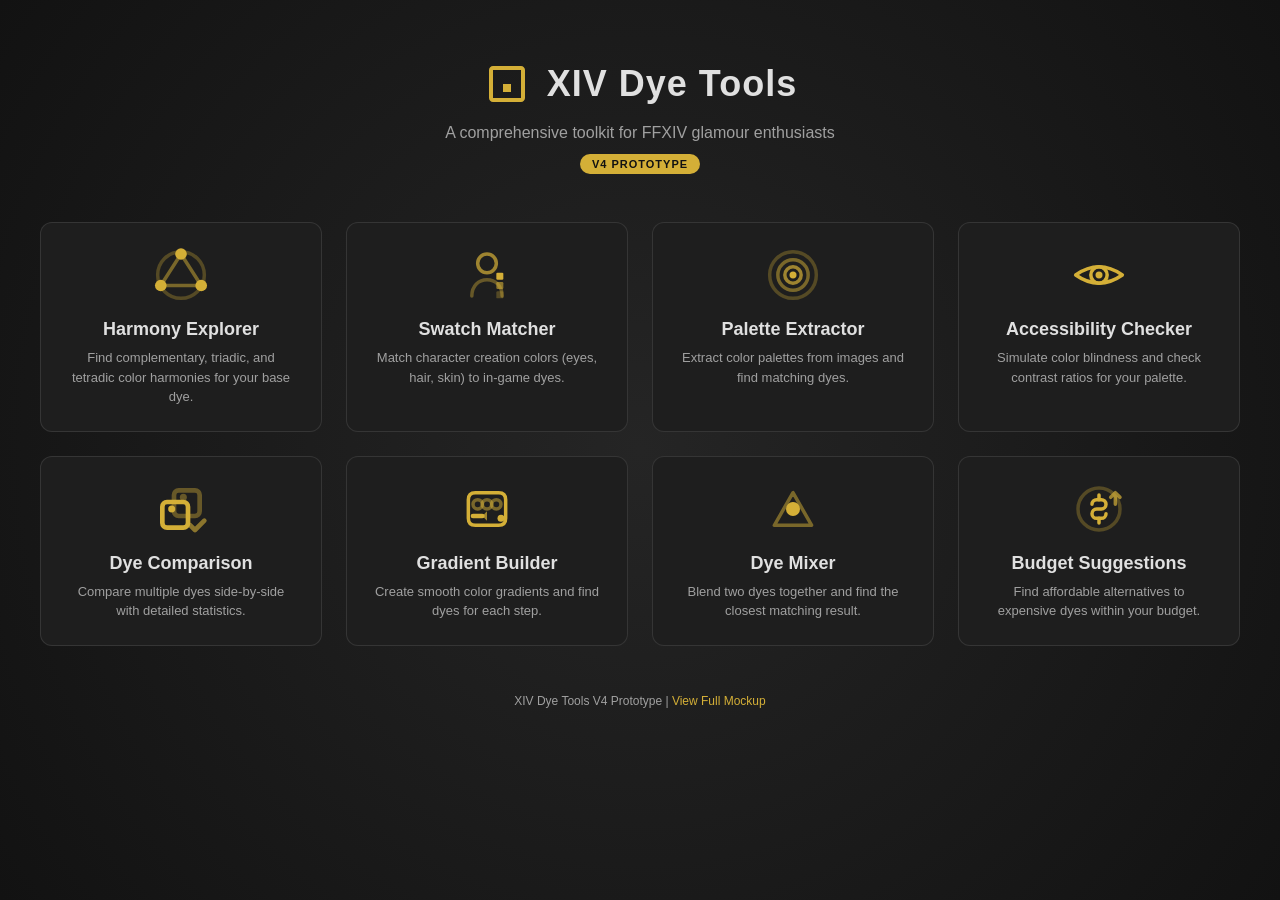
==== commit 2a743832: "Add Swatch Matcher tool to XIV Dye Tools V4 prototype - Implemented a new HTML file for the Swatch M" ====
--- a/v4-uiux-ideas/prototype/index.html
+++ b/v4-uiux-ideas/prototype/index.html
@@ -4,4140 +4,272 @@
 <head>
     <meta charset="UTF-8">
     <meta name="viewport" content="width=device-width, initial-scale=1.0">
-    <title>XIV Dye Tools V4 Prototype</title>
+    <title>XIV Dye Tools V4 - Prototype</title>
     <link rel="stylesheet" href="styles.css">
     <style>
-        /* Swatch Matcher Styles */
-        .matcher-view {
+        .landing-container {
+            min-height: 100vh;
             display: flex;
             flex-direction: column;
             align-items: center;
+            padding: 60px 20px;
+            background: radial-gradient(circle at center, var(--bg-gradient-start) 0%, var(--bg-gradient-end) 100%);
+        }
+
+        .landing-header {
+            text-align: center;
+            margin-bottom: 48px;
+        }
+
+        .landing-logo {
+            display: flex;
+            align-items: center;
+            justify-content: center;
+            gap: 16px;
+            margin-bottom: 16px;
+        }
+
+        .landing-logo svg {
+            width: 48px;
+            height: 48px;
+            fill: var(--accent-primary);
+        }
+
+        .landing-title {
+            font-size: 36px;
+            font-weight: 700;
+            color: var(--text-primary);
+            letter-spacing: 1px;
+        }
+
+        .landing-subtitle {
+            font-size: 16px;
+            color: var(--text-secondary);
+            margin-top: 8px;
+        }
+
+        .landing-badge {
+            display: inline-block;
+            background: var(--accent-primary);
+            color: var(--bg-app);
+            padding: 4px 12px;
+            border-radius: 12px;
+            font-size: 11px;
+            font-weight: 600;
+            text-transform: uppercase;
+            letter-spacing: 1px;
+            margin-top: 12px;
+        }
+
+        .tools-grid {
+            display: grid;
+            grid-template-columns: repeat(auto-fit, minmax(280px, 1fr));
+            gap: 24px;
+            max-width: 1200px;
             width: 100%;
-            height: 100%;
-            padding: 32px;
-            gap: 24px;
-            box-sizing: border-box;
-            overflow-y: auto;
-        }
-
-        .matcher-layout {
-            display: flex;
-            gap: 24px;
-            min-height: 500px;
-            justify-content: center;
-        }
-
-        .matcher-grid-container {
-            flex: 0 0 auto;
-            /* Don't grow, size to content/width */
-            width: 340px;
-            /* Fixed width for 8 cols approx */
+        }
+
+        .tool-card {
             background: var(--bg-panel);
             border: 1px solid var(--border-subtle);
             border-radius: 12px;
-            padding: 16px;
-            box-shadow: var(--shadow-soft);
+            padding: 24px;
             display: flex;
             flex-direction: column;
             align-items: center;
-        }
-
-        .color-sheet-grid {
-            display: grid;
-            grid-template-columns: repeat(8, 1fr);
-            gap: 4px;
-            margin-top: 12px;
-        }
-
-        .sheet-swatch {
-            width: 32px;
-            height: 32px;
-            border-radius: 4px;
-            cursor: pointer;
-            border: 1px solid rgba(255, 255, 255, 0.1);
-            transition: transform 0.1s, border-color 0.1s;
-        }
-
-        .sheet-swatch:hover {
-            transform: scale(1.15);
-            z-index: 10;
-            border-color: #fff;
-            box-shadow: 0 4px 8px rgba(0, 0, 0, 0.5);
-        }
-
-        .sheet-swatch.selected {
-            border: 2px solid #fff;
-            box-shadow: 0 0 0 2px var(--accent-primary);
-            z-index: 5;
-        }
-
-        .matcher-results-area {
-            display: flex;
-            flex-direction: column;
-            gap: 24px;
-        }
-
-        .matcher-selected-card {
+            text-align: center;
+            transition: all 0.2s ease;
+            text-decoration: none;
+            color: inherit;
+        }
+
+        .tool-card:hover {
+            transform: translateY(-4px);
+            border-color: var(--accent-primary);
+            box-shadow: 0 8px 24px rgba(0, 0, 0, 0.3), var(--shadow-glow);
+        }
+
+        .tool-card-icon {
+            width: 56px;
+            height: 56px;
+            margin-bottom: 16px;
+            color: var(--accent-primary);
+        }
+
+        .tool-card-icon svg {
             width: 100%;
-            max-width: 400px;
-        }
-
-        .matcher-matches-section {
-            width: 100%;
-            display: flex;
-            flex-direction: column;
-            gap: 16px;
-        }
+            height: 100%;
+        }
+
+        .tool-card-title {
+            font-size: 18px;
+            font-weight: 600;
+            color: var(--text-primary);
+            margin-bottom: 8px;
+        }
+
+        .tool-card-desc {
+            font-size: 13px;
+            color: var(--text-secondary);
+            line-height: 1.5;
+        }
+
+        .landing-footer {
+            margin-top: 48px;
+            text-align: center;
+            color: var(--text-secondary);
+            font-size: 12px;
+        }
+
+        .landing-footer a {
+            color: var(--accent-primary);
+            text-decoration: none;
+        }
+
+        .landing-footer a:hover {
+            text-decoration: underline;
+        }
+
     </style>
 </head>
 
 <body>
 
-    <!-- Simple App Header -->
-    <header class="app-header">
-        <div class="logo-section">
-            <!-- Paint Bucket Logo SVG -->
-            <svg class="logo-icon" viewBox="0 0 24 24">
-                <path
-                    d="M19 3H5c-1.1 0-2 .9-2 2v14c0 1.1.9 2 2 2h14c1.1 0 2-.9 2-2V5c0-1.1-.9-2-2-2zm0 16H5V5h14v14z" />
-                <path d="M10 12h4v4h-4z" /> <!-- Placeholder bucket shape -->
-            </svg>
-            <span>XIV Dye Tools</span>
+    <div class="landing-container">
+        <header class="landing-header">
+            <div class="landing-logo">
+                <svg viewBox="0 0 24 24">
+                    <path d="M19 3H5c-1.1 0-2 .9-2 2v14c0 1.1.9 2 2 2h14c1.1 0 2-.9 2-2V5c0-1.1-.9-2-2-2zm0 16H5V5h14v14z" />
+                    <path d="M10 12h4v4h-4z" />
+                </svg>
+                <span class="landing-title">XIV Dye Tools</span>
+            </div>
+            <p class="landing-subtitle">A comprehensive toolkit for FFXIV glamour enthusiasts</p>
+            <span class="landing-badge">V4 Prototype</span>
+        </header>
+
+        <div class="tools-grid">
+            <!-- Harmony Explorer -->
+            <a href="tools/harmony-explorer.html" class="tool-card">
+                <div class="tool-card-icon">
+                    <svg viewBox="0 0 24 24" fill="none" stroke="currentColor" stroke-width="1.5" stroke-linecap="round" stroke-linejoin="round">
+                        <circle cx="12" cy="12" r="10" opacity="0.3" />
+                        <circle cx="12" cy="3" r="2.5" fill="currentColor" stroke="none" />
+                        <circle cx="20.66" cy="16.5" r="2.5" fill="currentColor" stroke="none" />
+                        <circle cx="3.34" cy="16.5" r="2.5" fill="currentColor" stroke="none" />
+                        <polygon points="12,3 20.66,16.5 3.34,16.5" fill="none" opacity="0.5" />
+                    </svg>
+                </div>
+                <h3 class="tool-card-title">Harmony Explorer</h3>
+                <p class="tool-card-desc">Find complementary, triadic, and tetradic color harmonies for your base dye.</p>
+            </a>
+
+            <!-- Swatch Matcher -->
+            <a href="tools/swatch-matcher.html" class="tool-card">
+                <div class="tool-card-icon">
+                    <svg viewBox="0 0 24 24" fill="none" stroke="currentColor" stroke-width="1.5" stroke-linecap="round" stroke-linejoin="round">
+                        <circle cx="12" cy="7" r="4" opacity="0.7" />
+                        <path d="M5.5 21c0-4.5 3-7 6.5-7s6.5 2.5 6.5 7" opacity="0.4" />
+                        <rect x="16" y="11" width="3" height="3" rx="0.5" fill="currentColor" stroke="none" />
+                        <rect x="16" y="15" width="3" height="3" rx="0.5" fill="currentColor" stroke="none" opacity="0.6" />
+                        <rect x="16" y="19" width="3" height="3" rx="0.5" fill="currentColor" stroke="none" opacity="0.3" />
+                    </svg>
+                </div>
+                <h3 class="tool-card-title">Swatch Matcher</h3>
+                <p class="tool-card-desc">Match character creation colors (eyes, hair, skin) to in-game dyes.</p>
+            </a>
+
+            <!-- Palette Extractor -->
+            <a href="tools/palette-extractor.html" class="tool-card">
+                <div class="tool-card-icon">
+                    <svg viewBox="0 0 24 24" fill="none" stroke="currentColor" stroke-width="1.5" stroke-linecap="round" stroke-linejoin="round">
+                        <circle cx="12" cy="12" r="10" opacity="0.3" />
+                        <circle cx="12" cy="12" r="6.5" opacity="0.5" />
+                        <circle cx="12" cy="12" r="3.5" opacity="0.7" />
+                        <circle cx="12" cy="12" r="1.5" fill="currentColor" stroke="none" />
+                    </svg>
+                </div>
+                <h3 class="tool-card-title">Palette Extractor</h3>
+                <p class="tool-card-desc">Extract color palettes from images and find matching dyes.</p>
+            </a>
+
+            <!-- Accessibility Checker -->
+            <a href="tools/accessibility-checker.html" class="tool-card">
+                <div class="tool-card-icon">
+                    <svg viewBox="0 0 24 24" fill="none" stroke="currentColor" stroke-width="1.5" stroke-linecap="round" stroke-linejoin="round">
+                        <path d="M 2 12 Q 12 5 22 12 Q 12 19 2 12 Z" />
+                        <circle cx="12" cy="12" r="3.5" />
+                        <circle cx="12" cy="12" r="1.5" fill="currentColor" stroke="none" />
+                    </svg>
+                </div>
+                <h3 class="tool-card-title">Accessibility Checker</h3>
+                <p class="tool-card-desc">Simulate color blindness and check contrast ratios for your palette.</p>
+            </a>
+
+            <!-- Dye Comparison -->
+            <a href="tools/dye-comparison.html" class="tool-card">
+                <div class="tool-card-icon">
+                    <svg viewBox="0 0 24 24" fill="none" stroke="currentColor" stroke-width="2" stroke-linecap="round" stroke-linejoin="round">
+                        <rect x="9" y="4" width="11" height="11" rx="2" opacity="0.4" />
+                        <rect x="4" y="9" width="11" height="11" rx="2" />
+                        <path d="M16 19l2 2 4-4" opacity="0.6" />
+                        <path d="M8 12h.01" stroke-width="3" />
+                        <path d="M13 7h.01" stroke-width="3" opacity="0.4" />
+                    </svg>
+                </div>
+                <h3 class="tool-card-title">Dye Comparison</h3>
+                <p class="tool-card-desc">Compare multiple dyes side-by-side with detailed statistics.</p>
+            </a>
+
+            <!-- Gradient Builder -->
+            <a href="tools/gradient-builder.html" class="tool-card">
+                <div class="tool-card-icon">
+                    <svg viewBox="0 0 24 24" fill="none" stroke="currentColor" stroke-width="1.5" stroke-linecap="round" stroke-linejoin="round">
+                        <path d="M 4 8 C 4 6 5 5 7 5 L 17 5 C 19 5 20 6 20 8 L 20 16 C 20 18 19 19 17 19 L 7 19 C 5 19 4 18 4 16 Z" />
+                        <circle cx="18" cy="16" r="1.5" fill="currentColor" stroke="none" />
+                        <circle cx="8" cy="10" r="2" opacity="0.5" />
+                        <circle cx="12" cy="10" r="2" opacity="0.5" />
+                        <circle cx="16" cy="10" r="2" opacity="0.5" />
+                        <line x1="6" y1="15" x2="10" y2="15" stroke-width="2" />
+                        <path d="M 10 15 L 12 13 L 12 17 Z" fill="currentColor" stroke="none" opacity="0.7" />
+                    </svg>
+                </div>
+                <h3 class="tool-card-title">Gradient Builder</h3>
+                <p class="tool-card-desc">Create smooth color gradients and find dyes for each step.</p>
+            </a>
+
+            <!-- Dye Mixer -->
+            <a href="tools/dye-mixer.html" class="tool-card">
+                <div class="tool-card-icon">
+                    <svg viewBox="0 0 24 24" fill="none" stroke="currentColor" stroke-width="1.5" stroke-linecap="round" stroke-linejoin="round">
+                        <path d="M12 5l-8 14h16l-8-14zM12 14c-1.1 0-2-.9-2-2s.9-2 2-2 2 .9 2 2-.9 2-2 2z" opacity="0.5" />
+                        <path d="M12 12m-3 0a3 3 0 1 0 6 0a3 3 0 1 0 -6 0" fill="currentColor" stroke="none" />
+                    </svg>
+                </div>
+                <h3 class="tool-card-title">Dye Mixer</h3>
+                <p class="tool-card-desc">Blend two dyes together and find the closest matching result.</p>
+            </a>
+
+            <!-- Budget Suggestions -->
+            <a href="tools/budget-suggestions.html" class="tool-card">
+                <div class="tool-card-icon">
+                    <svg viewBox="0 0 24 24" fill="none" stroke="currentColor" stroke-width="1.5" stroke-linecap="round" stroke-linejoin="round">
+                        <circle cx="12" cy="12" r="9" opacity="0.3" />
+                        <path d="M12 6v2m0 8v2" />
+                        <path d="M9 10c0-1.1.9-2 2-2h2c1.1 0 2 .9 2 2s-.9 2-2 2h-2c-1.1 0-2 .9-2 2s.9 2 2 2h2c1.1 0 2-.9 2-2" />
+                        <path d="M17 7l2-2m0 0l2 2m-2-2v5" opacity="0.7" />
+                    </svg>
+                </div>
+                <h3 class="tool-card-title">Budget Suggestions</h3>
+                <p class="tool-card-desc">Find affordable alternatives to expensive dyes within your budget.</p>
+            </a>
         </div>
-        <div class="nav-controls">
-            <button class="nav-btn" title="About">
-                <svg class="icon" viewBox="0 0 24 24">
-                    <path
-                        d="M11 18h2v-2h-2v2zm1-16C6.48 2 2 6.48 2 12s4.48 10 10 10 10-4.48 10-10S17.52 2 12 2zm0 18c-4.41 0-8-3.59-8-8s3.59-8 8-8 8 3.59 8 8-3.59 8-8 8zm0-14c-2.21 0-4 1.79-4 4h2c0-1.1.9-2 2-2s2 .9 2 2c0 2-3 1.75-3 5h2c0-2.25 3-2.5 3-5 0-2.21-1.79-4-4-4z" />
-                </svg>
-            </button>
-            <button class="nav-btn" title="Language">
-                <svg class="icon" viewBox="0 0 24 24">
-                    <path
-                        d="M11.99 2C6.47 2 2 6.48 2 12s4.47 10 9.99 10C17.52 22 22 17.52 22 12S17.52 2 11.99 2zm6.93 6h-2.95c-.32-1.25-.78-2.45-1.38-3.56 1.84.63 3.37 1.91 4.33 3.56zM12 4.04c.83 1.2 1.48 2.53 1.91 3.96h-3.82c.43-1.43 1.08-2.76 1.91-3.96zM4.26 14C4.1 13.36 4 12.69 4 12s.1-1.36.26-2h3.38c-.08.66-.14 1.32-.14 2 0 .68.06 1.34.14 2H4.26zm.82 2h2.95c.32 1.25.78 2.45 1.38 3.56-1.84-.63-3.37-1.91-4.33-3.56zm2.95-8H5.08c.96-1.65 2.49-2.93 4.33-3.56C8.81 5.55 8.35 6.75 8.03 8zM12 19.96c-.83-1.2-1.48-2.53-1.91-3.96h3.82c-.43 1.43-1.08 2.76-1.91 3.96zM14.34 14H9.66c-.09-.66-.16-1.32-.16-2 0-.68.07-1.35.16-2h4.68c.09.65.16 1.32.16 2 0 .68-.07 1.34-.16 2zm.25 5.56c.6-1.11 1.06-2.31 1.38-3.56h2.95c-1.01 1.74-2.59 2.93-4.33 3.56zM16.36 14c.08-.66.14-1.32.14-2 0-.68-.06-1.34-.14-2h3.38c.16.64.26 1.31.26 2s-.1 1.36-.26 2h-3.38z" />
-                </svg>
-            </button>
-            <button class="nav-btn" title="Theme" id="header-theme-btn">
-                <svg class="icon" viewBox="0 0 24 24">
-                    <path
-                        d="M20 15.31L23.31 12 20 8.69V4h-4.69L12 .69 8.69 4H4v4.69L.69 12 4 15.31V20h4.69L12 23.31 15.31 20H20v-4.69zM12 18V6c3.31 0 6 2.69 6 6s-2.69 6-6 6z" />
-                </svg>
-            </button>
-        </div>
-    </header>
-
-    <!-- Tool Selection Banner -->
-    <nav class="tool-banner">
-        <!-- 8 Icons -->
-        <button class="tool-btn" title="Harmony Explorer">
-            <svg class="tool-icon" viewBox="0 0 24 24" fill="none" stroke="currentColor" stroke-width="1.5"
-                stroke-linecap="round" stroke-linejoin="round">
-                <circle cx="12" cy="12" r="10" opacity="0.3" />
-                <circle cx="12" cy="3" r="2.5" fill="currentColor" stroke="none" />
-                <circle cx="20.66" cy="16.5" r="2.5" fill="currentColor" stroke="none" />
-                <circle cx="3.34" cy="16.5" r="2.5" fill="currentColor" stroke="none" />
-                <polygon points="12,3 20.66,16.5 3.34,16.5" fill="none" opacity="0.5" />
-            </svg>
-            <span class="tool-label">Harmony</span>
-        </button>
-        <button class="tool-btn" title="Swatch Matcher">
-            <svg class="tool-icon" viewBox="0 0 24 24" fill="none" stroke="currentColor" stroke-width="1.5"
-                stroke-linecap="round" stroke-linejoin="round">
-                <circle cx="12" cy="7" r="4" opacity="0.7" />
-                <path d="M5.5 21c0-4.5 3-7 6.5-7s6.5 2.5 6.5 7" opacity="0.4" />
-                <rect x="16" y="11" width="3" height="3" rx="0.5" fill="currentColor" stroke="none" />
-                <rect x="16" y="15" width="3" height="3" rx="0.5" fill="currentColor" stroke="none" opacity="0.6" />
-                <rect x="16" y="19" width="3" height="3" rx="0.5" fill="currentColor" stroke="none" opacity="0.3" />
-            </svg>
-            <span class="tool-label">Matcher</span>
-        </button>
-        <button class="tool-btn active" title="Palette Extractor">
-            <svg class="tool-icon" viewBox="0 0 24 24" fill="none" stroke="currentColor" stroke-width="1.5"
-                stroke-linecap="round" stroke-linejoin="round">
-                <circle cx="12" cy="12" r="10" opacity="0.3" />
-                <circle cx="12" cy="12" r="6.5" opacity="0.5" />
-                <circle cx="12" cy="12" r="3.5" opacity="0.7" />
-                <circle cx="12" cy="12" r="1.5" fill="currentColor" stroke="none" />
-            </svg>
-            <span class="tool-label">Extractor</span>
-        </button>
-        <button class="tool-btn" title="Accessibility Checker">
-            <svg class="tool-icon" viewBox="0 0 24 24" fill="none" stroke="currentColor" stroke-width="1.5"
-                stroke-linecap="round" stroke-linejoin="round">
-                <path d="M 2 12 Q 12 5 22 12 Q 12 19 2 12 Z" />
-                <circle cx="12" cy="12" r="3.5" />
-                <circle cx="12" cy="12" r="1.5" fill="currentColor" stroke="none" />
-            </svg>
-            <span class="tool-label">Accessibility</span>
-        </button>
-        <button class="tool-btn" title="Dye Comparison">
-            <svg class="tool-icon" viewBox="0 0 24 24" fill="none" stroke="currentColor" stroke-width="2"
-                stroke-linecap="round" stroke-linejoin="round">
-                <rect x="9" y="4" width="11" height="11" rx="2" opacity="0.4" />
-                <rect x="4" y="9" width="11" height="11" rx="2" />
-                <path d="M16 19l2 2 4-4" opacity="0.6" />
-                <path d="M8 12h.01" stroke-width="3" />
-                <path d="M13 7h.01" stroke-width="3" opacity="0.4" />
-            </svg>
-            <span class="tool-label">Compare</span>
-        </button>
-        <button class="tool-btn" title="Gradient Builder">
-            <svg class="tool-icon" viewBox="0 0 24 24" fill="none" stroke="currentColor" stroke-width="1.5"
-                stroke-linecap="round" stroke-linejoin="round">
-                <path
-                    d="M 4 8 C 4 6 5 5 7 5 L 17 5 C 19 5 20 6 20 8 L 20 16 C 20 18 19 19 17 19 L 7 19 C 5 19 4 18 4 16 Z" />
-                <circle cx="18" cy="16" r="1.5" fill="currentColor" stroke="none" />
-                <circle cx="8" cy="10" r="2" opacity="0.5" />
-                <circle cx="12" cy="10" r="2" opacity="0.5" />
-                <circle cx="16" cy="10" r="2" opacity="0.5" />
-                <line x1="6" y1="15" x2="10" y2="15" stroke-width="2" />
-                <path d="M 10 15 L 12 13 L 12 17 Z" fill="currentColor" stroke="none" opacity="0.7" />
-            </svg>
-            <span class="tool-label">Gradient</span>
-        </button>
-        <button class="tool-btn" title="Dye Mixer">
-            <svg class="tool-icon" viewBox="0 0 24 24" fill="none" stroke="currentColor" stroke-width="1.5"
-                stroke-linecap="round" stroke-linejoin="round">
-                <path d="M12 5l-8 14h16l-8-14zM12 14c-1.1 0-2-.9-2-2s.9-2 2-2 2 .9 2 2-.9 2-2 2z" opacity="0.5" />
-                <path d="M12 12m-3 0a3 3 0 1 0 6 0a3 3 0 1 0 -6 0" fill="currentColor" stroke="none" />
-            </svg>
-            <span class="tool-label">Mixer</span>
-        </button>
-        <button class="tool-btn" title="Preset Palettes">
-            <svg class="tool-icon" viewBox="0 0 24 24" fill="none" stroke="currentColor" stroke-width="1.5"
-                stroke-linecap="round" stroke-linejoin="round">
-                <rect x="3" y="3" width="18" height="18" rx="2" opacity="0.3" />
-                <rect x="5" y="6" width="4" height="5" rx="0.5" fill="currentColor" stroke="none" opacity="0.6" />
-                <rect x="10" y="6" width="4" height="5" rx="0.5" fill="currentColor" stroke="none" opacity="0.8" />
-                <rect x="15" y="6" width="4" height="5" rx="0.5" fill="currentColor" stroke="none" />
-                <path d="M6 14h12" opacity="0.4" />
-                <path d="M6 17h8" opacity="0.4" />
-                <path d="M17 13v5l2-1.5 2 1.5v-5" opacity="0.7" />
-            </svg>
-            <span class="tool-label">Presets</span>
-        </button>
-        <button class="tool-btn" title="Budget Suggestions">
-            <svg class="tool-icon" viewBox="0 0 24 24" fill="none" stroke="currentColor" stroke-width="1.5"
-                stroke-linecap="round" stroke-linejoin="round">
-                <circle cx="12" cy="12" r="9" opacity="0.3" />
-                <path d="M12 6v2m0 8v2" />
-                <path d="M9 10c0-1.1.9-2 2-2h2c1.1 0 2 .9 2 2s-.9 2-2 2h-2c-1.1 0-2 .9-2 2s.9 2 2 2h2c1.1 0 2-.9 2-2" />
-                <path d="M17 7l2-2m0 0l2 2m-2-2v5" opacity="0.7" />
-            </svg>
-            <span class="tool-label">Budget</span>
-        </button>
-
-    </nav>
-
-    <!-- Main Content Area -->
-    <div class="app-container">
-
-        <!-- Configuration Sidebar -->
-        <aside class="config-sidebar">
-            <div class="drawer-header">
-                <span class="drawer-title">Configuration</span>
-            </div>
-            <div class="drawer-content">
-
-                <!-- Global Configuration -->
-                <div class="config-global">
-                    <div class="config-group">
-                        <div class="config-label">Theme</div>
-                        <div class="config-control" style="flex-direction: column; gap: 8px; align-items: stretch;">
-                            <select id="theme-select"
-                                style="width:100%; padding: 8px; background: rgba(0,0,0,0.3); border: 1px solid rgba(255,255,255,0.1); color: var(--text-primary); border-radius: 4px; cursor: pointer;">
-                                <option value="">Default (Premium Dark)</option>
-                                <option value="theme-standard-light">Standard Light</option>
-                                <option value="theme-standard-dark">Standard Dark</option>
-                                <option value="theme-hydaelyn-light">Hydaelyn</option>
-                                <option value="theme-og-classic-dark">OG Classic</option>
-                            </select>
-                        </div>
-                    </div>
-                </div>
-
-                <!-- Harmony Configuration -->
-                <div class="config-section harmony-config" style="display: none;">
-                    <div class="config-group">
-                        <div class="config-label">Harmony Type</div>
-                        <div class="config-control">
-                            <span>Tetradic</span>
-                            <svg class="icon" viewBox="0 0 24 24" style="width: 16px;">
-                                <path d="M7 10l5 5 5-5z" />
-                            </svg>
-                        </div>
-                    </div>
-
-                    <div class="config-group">
-                        <div class="config-label">Display Options</div>
-                        <div class="config-control">
-                            <span>Color Names</span>
-                            <div class="toggle-switch active"></div>
-                        </div>
-                        <div class="config-control">
-                            <span>Hex Codes</span>
-                            <div class="toggle-switch active"></div>
-                        </div>
-                        <div class="config-control">
-                            <span>RGB Values</span>
-                            <div class="toggle-switch"></div>
-                        </div>
-                        <div class="config-control">
-                            <span>HSV Values</span>
-                            <div class="toggle-switch active"></div>
-                        </div>
-                    </div>
-
-                    <div class="config-group">
-                        <div class="config-label">Filters</div>
-                        <div class="config-control">
-                            <span>Strict Matching</span>
-                            <div class="toggle-switch"></div>
-                        </div>
-                    </div>
-                </div>
-
-                <!-- Gradient Configuration -->
-                <div class="config-section gradient-config" style="display: none;">
-                    <div class="config-group">
-                        <div class="config-label">Gradient Steps</div>
-                        <div class="config-control" style="flex-direction: column; align-items: flex-start; gap: 8px;">
-                            <div style="display: flex; justify-content: space-between; width: 100%;">
-                                <span style="font-size: 11px; color: var(--text-secondary);">Count: <span
-                                        id="step-count-val">8</span></span>
-                            </div>
-                            <input type="range" class="step-slider" min="1" max="8" value="8" style="width: 100%;">
-                        </div>
-                    </div>
-                    <div class="config-group">
-                        <div class="config-label">Interpolation</div>
-                        <div class="config-control">
-                            <span>Linear</span>
-                            <svg class="icon" viewBox="0 0 24 24" style="width: 16px;">
-                                <path d="M7 10l5 5 5-5z" />
-                            </svg>
-                        </div>
-                    </div>
-                </div>
-
-                <!-- Palette Extractor Configuration -->
-                <div class="config-section extractor-config">
-                    <div class="config-group">
-                        <div class="config-label">Extraction Settings</div>
-                        <div class="config-control">
-                            <span>Vibrancy Boost</span>
-                            <div class="toggle-switch active"></div>
-                        </div>
-                        <div class="config-control" style="flex-direction: column; align-items: flex-start; gap: 8px;">
-                            <div style="display: flex; justify-content: space-between; width: 100%;">
-                                <span style="font-size: 11px; color: var(--text-secondary);">Max Colors:
-                                    <span>8</span></span>
-                            </div>
-                            <input type="range" class="step-slider" min="3" max="10" value="8" style="width: 100%;">
-                        </div>
-                    </div>
-                </div>
-
-                <!-- Budget Suggestions Configuration -->
-                <div class="config-section budget-config" style="display: none;">
-                    <div class="config-group">
-                        <div class="config-label">Budget Limit</div>
-                        <div class="config-control" style="flex-direction: column; align-items: flex-start; gap: 8px;">
-                            <div style="display: flex; justify-content: space-between; width: 100%;">
-                                <span style="font-size: 11px; color: var(--text-secondary);">Max Price</span>
-                                <span style="font-size: 11px; font-weight: 600;">200,000 gil</span>
-                            </div>
-                            <input type="range" class="step-slider" min="0" max="200000" step="5000" value="200000"
-                                style="width: 100%;">
-                            <div
-                                style="display: flex; justify-content: space-between; width: 100%; font-size: 9px; color: var(--text-secondary);">
-                                <span>0</span>
-                                <span>50K</span>
-                                <span>100K</span>
-                                <span>150K</span>
-                                <span>200K</span>
-                            </div>
-                        </div>
-                        <div class="config-control" style="flex-direction: column; align-items: flex-start; gap: 8px;">
-                            <div style="display: flex; justify-content: space-between; width: 100%;">
-                                <span style="font-size: 11px; color: var(--text-secondary);">Max Results</span>
-                                <span style="font-size: 11px; font-weight: 600;">8</span>
-                            </div>
-                            <input type="range" class="step-slider" min="1" max="20" value="8" style="width: 100%;">
-                        </div>
-                    </div>
-
-                    <div class="config-group">
-                        <div class="config-label">Color Distance</div>
-                        <div class="config-control" style="flex-direction: column; align-items: flex-start; gap: 8px;">
-                            <div style="display: flex; justify-content: space-between; width: 100%;">
-                                <span style="font-size: 11px; color: var(--text-secondary);">Max Delta-E</span>
-                                <span style="font-size: 11px; font-weight: 600;">75</span>
-                            </div>
-                            <input type="range" class="step-slider" min="0" max="100" value="75" style="width: 100%;">
-                        </div>
-                    </div>
-                </div>
-
-                <!-- Dye Mixer Configuration -->
-                <div class="config-section mixer-config" style="display: none;">
-                    <div class="config-group">
-                        <div class="config-label">Result Settings</div>
-                        <div class="config-control" style="flex-direction: column; align-items: flex-start; gap: 8px;">
-                            <div style="display: flex; justify-content: space-between; width: 100%;">
-                                <span style="font-size: 11px; color: var(--text-secondary);">Max Results: <span
-                                        id="mixer-count-val">3</span></span>
-                            </div>
-                            <!-- Default 3, Max 8 -->
-                            <input type="range" class="step-slider" id="mixer-result-slider" min="3" max="8" value="3"
-                                style="width: 100%;">
-                        </div>
-                    </div>
-                </div>
-
-                <!-- Accessibility Checker Configuration -->
-                <div class="config-section accessibility-config" style="display: none;">
-                    <div class="config-group">
-                        <div class="config-label">Vision Types</div>
-                        <div class="config-control">
-                            <span>Normal Vision</span>
-                            <div class="toggle-switch active"></div>
-                        </div>
-                        <div class="config-control">
-                            <span>Deuteranopia</span>
-                            <div class="toggle-switch active"></div>
-                        </div>
-                        <div class="config-control">
-                            <span>Protanopia</span>
-                            <div class="toggle-switch active"></div>
-                        </div>
-                        <div class="config-control">
-                            <span>Tritanopia</span>
-                            <div class="toggle-switch active"></div>
-                        </div>
-                        <div class="config-control">
-                            <span>Achromatopsia</span>
-                            <div class="toggle-switch active"></div>
-                        </div>
-                    </div>
-
-                    <div class="config-group">
-                        <div class="config-label">Display Options</div>
-                        <div class="config-control">
-                            <span>Show Labels</span>
-                            <div class="toggle-switch active"></div>
-                        </div>
-                        <div class="config-control">
-                            <span>Show Hex Values</span>
-                            <div class="toggle-switch"></div>
-                        </div>
-                        <div class="config-control">
-                            <span>High Contrast Mode</span>
-                            <div class="toggle-switch"></div>
-                        </div>
-                    </div>
-                </div>
-
-                <!-- Swatch Matcher Configuration -->
-                <div class="config-section matcher-config" style="display: none;">
-                    <div class="config-group">
-                        <div class="config-label">Color Sheet</div>
-                        <div class="config-control" style="flex-direction: column; gap: 8px; align-items: stretch;">
-                            <select class="matcher-select" id="matcher-sheet-select"
-                                style="width:100%; padding: 8px; background: rgba(0,0,0,0.3); border: 1px solid rgba(255,255,255,0.1); color: var(--text-primary); border-radius: 4px;">
-                                <option selected>EyeColors.csv</option>
-                                <option disabled>HairColors.csv (N/A)</option>
-                                <option disabled>SkinColors.csv (N/A)</option>
-                            </select>
-                        </div>
-                    </div>
-
-                    <div class="config-group">
-                        <div class="config-label">Character</div>
-                        <div class="config-control" style="flex-direction: column; gap: 8px; align-items: stretch;">
-                            <span style="font-size: 11px; color: var(--text-secondary);">Race</span>
-                            <select class="matcher-select" id="matcher-race-select"
-                                style="width:100%; padding: 8px; background: rgba(0,0,0,0.3); border: 1px solid rgba(255,255,255,0.1); color: var(--text-primary); border-radius: 4px;">
-                                <option selected>Hyur (Midlander)</option>
-                                <option>Hyur (Highlander)</option>
-                                <option>Elezen</option>
-                                <option>Lalafell</option>
-                                <option>Miqo'te</option>
-                                <option>Roegadyn</option>
-                                <option>Au Ra</option>
-                                <option>Hrothgar</option>
-                                <option>Viera</option>
-                            </select>
-                        </div>
-                        <div class="config-control"
-                            style="flex-direction: column; gap: 8px; align-items: stretch; margin-top: 8px;">
-                            <span style="font-size: 11px; color: var(--text-secondary);">Gender</span>
-                            <select class="matcher-select" id="matcher-gender-select"
-                                style="width:100%; padding: 8px; background: rgba(0,0,0,0.3); border: 1px solid rgba(255,255,255,0.1); color: var(--text-primary); border-radius: 4px;">
-                                <option selected>Male</option>
-                                <option>Female</option>
-                            </select>
-                        </div>
-                    </div>
-
-                    <div class="config-group">
-                        <div class="config-label">Search Settings</div>
-                        <div class="config-control" style="flex-direction: column; align-items: flex-start; gap: 8px;">
-                            <div style="display: flex; justify-content: space-between; width: 100%;">
-                                <span style="font-size: 11px; color: var(--text-secondary);">Max Results</span>
-                                <span style="font-size: 11px; font-weight: 600;" id="matcher-count-val">3</span>
-                            </div>
-                            <input type="range" class="step-slider" id="matcher-result-slider" min="1" max="8" value="3"
-                                style="width: 100%;">
-                        </div>
-                    </div>
-                </div>
-
-                <!-- Dye Comparison Configuration -->
-                <div class="config-section comparison-config" style="display: none;">
-                    <div class="config-group">
-                        <div class="config-label">Display Options</div>
-                        <div class="config-control">
-                            <span>Show Labels</span>
-                            <div class="toggle-switch active"></div>
-                        </div>
-                        <div class="config-control">
-                            <span>Show Hex Values</span>
-                            <div class="toggle-switch active"></div>
-                        </div>
-                        <div class="config-control">
-                            <span>Show Statistics</span>
-                            <div class="toggle-switch active"></div>
-                        </div>
-                    </div>
-
-                    <div class="config-group">
-                        <div class="config-label">Chart Options</div>
-                        <div class="config-control">
-                            <span>Show Grid Lines</span>
-                            <div class="toggle-switch active"></div>
-                        </div>
-                        <div class="config-control">
-                            <span>Animate Transitions</span>
-                            <div class="toggle-switch active"></div>
-                        </div>
-                    </div>
-                </div>
-            </div>
-        </aside>
-
-
-        <main class="content-area">
-            <!-- Harmony Explorer View -->
-            <div class="harmony-view" style="display: none;">
-
-                <div class="harmony-circle-container">
-                    <div class="harmony-ring"></div>
-
-                    <!-- Connection Lines (Dashed - Tetradic Shape) -->
-                    <div class="harmony-line"
-                        style="width: 100px; transform: rotate(30deg); border-top: 1px dashed rgba(255,255,255,0.6);">
-                    </div>
-                    <div class="harmony-line"
-                        style="width: 100px; transform: rotate(120deg); border-top: 1px dashed rgba(255,255,255,0.6);">
-                    </div>
-                    <div class="harmony-line"
-                        style="width: 100px; transform: rotate(210deg); border-top: 1px dashed rgba(255,255,255,0.6);">
-                    </div>
-                    <div class="harmony-line"
-                        style="width: 100px; transform: rotate(300deg); border-top: 1px dashed rgba(255,255,255,0.6);">
-                    </div>
-
-                    <!-- Nodes (Roughly Tetradic/Rectangular) -->
-                    <!-- Base: ~30deg -->
-                    <div class="harmony-node main" style="top: 25%; left: 75%; background-color: #6d5440;"
-                        title="Opo-opo Brown (Base)"></div>
-                    <!-- Node 2: ~120deg -->
-                    <div class="harmony-node" style="top: 80%; left: 65%; background-color: #BACFAA;"
-                        title="Pastel Green">
-                    </div>
-                    <!-- Node 3: ~210deg -->
-                    <div class="harmony-node" style="top: 75%; left: 25%; background-color: #111111;" title="Void Blue">
-                    </div>
-                    <!-- Node 4: ~300deg -->
-                    <div class="harmony-node" style="top: 15%; left: 35%; background-color: #8c2530;"
-                        title="Rolanberry Red"></div>
-
-                    <div class="main-swatch-display" title="Base Color: Opo-opo Brown"></div>
-                    <span class="harmony-label">Tetradic</span>
-                </div>
-
-                <div class="harmony-results">
-                    <!-- Base Match (Opo-opo Brown) -->
-                    <div class="harmony-card">
-                        <div class="card-header">
-                            <span class="dye-name">Opo-opo Brown</span>
-                        </div>
-                        <div class="card-preview">
-                            <div class="preview-half" style="background-color: #6d5440;">
-                                <span class="preview-label">Original</span>
-                            </div>
-                            <div class="preview-half" style="background-color: #6d5440;">
-                                <span class="preview-label">Exact</span>
-                            </div>
-                        </div>
-                        <div class="card-details">
-                            <div class="detail-col">
-                                <div class="col-header">Technical</div>
-                                <div class="data-row">
-                                    <span class="data-label">ΔE</span>
-                                    <span class="data-value" style="color:#4caf50;">0.00</span>
-                                </div>
-                                <div class="data-row">
-                                    <span class="data-label">HEX</span>
-                                    <span class="data-value">#6D5440</span>
-                                </div>
-                                <div class="data-row">
-                                    <span class="data-label">RGB</span>
-                                    <span class="data-value">109,84,64</span>
-                                </div>
-                                <div class="data-row">
-                                    <span class="data-label">HSV</span>
-                                    <span class="data-value">30,30,43</span>
-                                </div>
-                            </div>
-                            <div class="detail-col">
-                                <div class="col-header">Acquisition</div>
-                                <div class="data-row">
-                                    <span class="data-label">Source</span>
-                                    <span class="data-value">Vendor</span>
-                                </div>
-                                <div class="data-row">
-                                    <span class="data-label">Cost</span>
-                                    <span class="data-value">40 G</span>
-                                </div>
-                                <div class="data-row">
-                                    <span class="data-label">Market</span>
-                                    <span class="data-value">Balmung</span>
-                                </div>
-                                <div class="data-row">
-                                    <span class="price-large">45 G</span>
-                                </div>
-                            </div>
-                        </div>
-                        <div class="card-actions">
-                            <div class="action-row">
-                                <button class="primary-action-btn">Select Dye</button>
-
-                                <div class="context-menu-container">
-                                    <button class="context-menu-btn active">
-                                        <svg class="icon" viewBox="0 0 24 24" style="width:18px;height:18px;">
-                                            <path
-                                                d="M12 8c1.1 0 2-.9 2-2s-.9-2-2-2-2 .9-2 2 .9 2 2 2zm0 2c-1.1 0-2 .9-2 2s.9 2 2 2 2-.9 2-2-.9-2-2-2zm0 6c-1.1 0-2 .9-2 2s.9 2 2 2 2-.9 2-2-.9-2-2-2z" />
-                                        </svg>
-                                    </button>
-                                    <!-- Visible Menu for Demo -->
-                                    <div class="context-menu visible">
-                                        <div class="menu-item">
-                                            <svg class="menu-icon" viewBox="0 0 24 24">
-                                                <path
-                                                    d="M10 3H5c-1.1 0-2 .9-2 2v14c0 1.1.9 2 2 2h5v-2h2v2h5c1.1 0 2-.9 2-2V5c0-1.1-.9-2-2-2h-5v2h-2V3z" />
-                                            </svg>
-                                            Add to Comparison
-                                        </div>
-                                        <div class="menu-item">
-                                            <svg class="menu-icon" viewBox="0 0 24 24">
-                                                <path d="M12 2L2 22h20L12 2zm0 3l8 15H4l8-15z" />
-                                            </svg>
-                                            Add to Mixer
-                                        </div>
-                                        <div class="menu-item">
-                                            <svg class="menu-icon" viewBox="0 0 24 24">
-                                                <path
-                                                    d="M12 2c1.1 0 2 .9 2 2s-.9 2-2 2-2-.9-2-2 .9-2 2-2zm9 7h-6v13h-2v-6h-2v6H9V9H3V7h18v2z" />
-                                            </svg>
-                                            Add to Access. Check
-                                        </div>
-                                        <div class="menu-item">
-                                            <svg class="menu-icon" viewBox="0 0 24 24">
-                                                <circle cx="12" cy="12" r="10" />
-                                            </svg>
-                                            See Color Harmonies
-                                        </div>
-                                        <div class="menu-item">
-                                            <svg class="menu-icon" viewBox="0 0 24 24">
-                                                <path
-                                                    d="M11.8 10.9c-2.27-.59-3-1.2-3-2.15 0-1.09 1.01-1.85 2.7-1.85 1.78 0 2.44.85 2.5 2.1h2.21c-.07-1.72-1.12-3.3-3.21-3.81V3h-3v2.16c-1.94.42-3.5 1.68-3.5 3.61 0 2.31 1.91 3.46 4.7 4.13 2.5.6 3 1.48 3 2.41 0 .69-.49 1.79-2.7 1.79-2.06 0-2.87-.92-2.98-2.1h-2.2c.12 2.19 1.76 3.42 3.68 3.83V21h3v-2.15c1.95-.37 3.5-1.5 3.5-3.55 0-2.84-2.43-3.81-4.7-4.4z" />
-                                            </svg>
-                                            Budget Suggestions
-                                        </div>
-                                        <div class="menu-item">
-                                            <svg class="menu-icon" viewBox="0 0 24 24">
-                                                <path
-                                                    d="M16 1H4c-1.1 0-2 .9-2 2v14h2V3h12V1zm3 4H8c-1.1 0-2 .9-2 2v14c0 1.1.9 2 2 2h11c1.1 0 2-.9 2-2V7c0-1.1-.9-2-2-2zm0 16H8V7h11v14z" />
-                                            </svg>
-                                            Copy Hex Code
-                                        </div>
-                                    </div>
-                                </div>
-                            </div>
-                        </div>
-                    </div>
-
-                    <!-- Match 2 (Ink Blue) -->
-                    <div class="harmony-card">
-                        <div class="card-header">
-                            <span class="dye-name">Ink Blue</span>
-                        </div>
-                        <div class="card-preview">
-                            <div class="preview-half" style="background-color: #40596D;">
-                                <span class="preview-label">Original</span>
-                            </div>
-                            <div class="preview-half" style="background-color: #1A1A1A;">
-                                <span class="preview-label">Match</span>
-                            </div>
-                        </div>
-                        <div class="card-details">
-                            <div class="detail-col">
-                                <div class="col-header">Technical</div>
-                                <div class="data-row">
-                                    <span class="data-label">ΔE</span>
-                                    <span class="data-value">2.45</span>
-                                </div>
-                                <div class="data-row">
-                                    <span class="data-label">HEX</span>
-                                    <span class="data-value">#1A1A1A</span>
-                                </div>
-                                <div class="data-row">
-                                    <span class="data-label">RGB</span>
-                                    <span class="data-value">26,26,26</span>
-                                </div>
-                                <div class="data-row">
-                                    <span class="data-label">HSV</span>
-                                    <span class="data-value">0,0,10</span>
-                                </div>
-                            </div>
-                            <div class="detail-col">
-                                <div class="col-header">Acquisition</div>
-                                <div class="data-row">
-                                    <span class="data-label">Source</span>
-                                    <span class="data-value">Sahagin</span>
-                                </div>
-                                <div class="data-row">
-                                    <span class="data-label">Cost</span>
-                                    <span class="data-value">216 G</span>
-                                </div>
-                                <div class="data-row">
-                                    <span class="data-label">Market</span>
-                                    <span class="data-value">Halicarnassus</span>
-                                </div>
-                                <div class="data-row">
-                                    <span class="price-large">2,500 G</span>
-                                </div>
-                            </div>
-                        </div>
-                        <div class="card-actions">
-                            <div class="action-row">
-                                <button class="primary-action-btn">Select Dye</button>
-                                <div class="context-menu-container">
-                                    <button class="context-menu-btn">
-                                        <svg class="icon" viewBox="0 0 24 24" style="width:18px;height:18px;">
-                                            <path
-                                                d="M12 8c1.1 0 2-.9 2-2s-.9-2-2-2-2 .9-2 2 .9 2 2 2zm0 2c-1.1 0-2 .9-2 2s.9 2 2 2 2-.9 2-2-.9-2-2-2zm0 6c-1.1 0-2 .9-2 2s.9 2 2 2 2-.9 2-2-.9-2-2-2z" />
-                                        </svg>
-                                    </button>
-                                </div>
-                            </div>
-                        </div>
-                    </div>
-
-                    <!-- Match 3 (Void Blue) -->
-                    <div class="harmony-card">
-                        <div class="card-header">
-                            <span class="dye-name">Void Blue</span>
-                        </div>
-                        <div class="card-preview">
-                            <div class="preview-half" style="background-color: #6B406D;">
-                                <span class="preview-label">Original</span>
-                            </div>
-                            <div class="preview-half" style="background-color: #111111;">
-                                <span class="preview-label">Match</span>
-                            </div>
-                        </div>
-                        <div class="card-details">
-                            <div class="detail-col">
-                                <div class="col-header">Technical</div>
-                                <div class="data-row">
-                                    <span class="data-label">ΔE</span>
-                                    <span class="data-value" style="color:#ffc107;">6.12</span>
-                                </div>
-                                <div class="data-row">
-                                    <span class="data-label">HEX</span>
-                                    <span class="data-value">#111111</span>
-                                </div>
-                                <div class="data-row">
-                                    <span class="data-label">RGB</span>
-                                    <span class="data-value">17,17,17</span>
-                                </div>
-                                <div class="data-row">
-                                    <span class="data-label">HSV</span>
-                                    <span class="data-value">0,0,7</span>
-                                </div>
-                            </div>
-                            <div class="detail-col">
-                                <div class="col-header">Acquisition</div>
-                                <div class="data-row">
-                                    <span class="data-label">Source</span>
-                                    <span class="data-value">Crafted</span>
-                                </div>
-                                <div class="data-row">
-                                    <span class="data-label">Cost</span>
-                                    <span class="data-value">---</span>
-                                </div>
-                                <div class="data-row">
-                                    <span class="data-label">Market</span>
-                                    <span class="data-value">North America</span>
-                                </div>
-                                <div class="data-row">
-                                    <span class="price-large">2,500 G</span>
-                                </div>
-                            </div>
-                        </div>
-                        <div class="card-actions">
-                            <div class="action-row">
-                                <button class="primary-action-btn">Select Dye</button>
-                                <div class="context-menu-container">
-                                    <button class="context-menu-btn">
-                                        <svg class="icon" viewBox="0 0 24 24" style="width:18px;height:18px;">
-                                            <path
-                                                d="M12 8c1.1 0 2-.9 2-2s-.9-2-2-2-2 .9-2 2 .9 2 2 2zm0 2c-1.1 0-2 .9-2 2s.9 2 2 2 2-.9 2-2-.9-2-2-2zm0 6c-1.1 0-2 .9-2 2s.9 2 2 2 2-.9 2-2-.9-2-2-2z" />
-                                        </svg>
-                                    </button>
-                                </div>
-                            </div>
-                        </div>
-                    </div>
-                    <!-- Match 4 (Rolanberry Red) - NEW -->
-                    <div class="harmony-card">
-                        <div class="card-header">
-                            <span class="dye-name">Rolanberry Red</span>
-                        </div>
-                        <div class="card-preview">
-                            <div class="preview-half" style="background-color: #6d5440;">
-                                <span class="preview-label">Original</span>
-                            </div>
-                            <div class="preview-half" style="background-color: #8c2530;">
-                                <span class="preview-label">Match</span>
-                            </div>
-                        </div>
-                        <div class="card-details">
-                            <div class="detail-col">
-                                <div class="col-header">Technical</div>
-                                <div class="data-row">
-                                    <span class="data-label">ΔE</span>
-                                    <span class="data-value">5.8</span>
-                                </div>
-                                <div class="data-row">
-                                    <span class="data-label">HEX</span>
-                                    <span class="data-value">#8C2530</span>
-                                </div>
-                                <div class="data-row">
-                                    <span class="data-label">RGB</span>
-                                    <span class="data-value">140,37,48</span>
-                                </div>
-                                <div class="data-row">
-                                    <span class="data-label">HSV</span>
-                                    <span class="data-value">354,74,55</span>
-                                </div>
-                            </div>
-                            <div class="detail-col">
-                                <div class="col-header">Acquisition</div>
-                                <div class="data-row">
-                                    <span class="data-label">Source</span>
-                                    <span class="data-value">Vendor</span>
-                                </div>
-                                <div class="data-row">
-                                    <span class="data-label">Cost</span>
-                                    <span class="data-value">40 G</span>
-                                </div>
-                                <div class="data-row">
-                                    <span class="data-label">Market</span>
-                                    <span class="data-value">Balmung</span>
-                                </div>
-                                <div class="data-row">
-                                    <span class="price-large">100 G</span>
-                                </div>
-                            </div>
-                        </div>
-                        <div class="card-actions">
-                            <div class="action-row">
-                                <button class="primary-action-btn">Select Dye</button>
-                                <div class="context-menu-container">
-                                    <button class="context-menu-btn">
-                                        <svg class="icon" viewBox="0 0 24 24" style="width:18px;height:18px;">
-                                            <path
-                                                d="M12 8c1.1 0 2-.9 2-2s-.9-2-2-2-2 .9-2 2 .9 2 2 2zm0 2c-1.1 0-2 .9-2 2s.9 2 2 2 2-.9 2-2-.9-2-2-2zm0 6c-1.1 0-2 .9-2 2s.9 2 2 2 2-.9 2-2-.9-2-2-2z" />
-                                        </svg>
-                                    </button>
-                                </div>
-                            </div>
-                        </div>
-                    </div>
-                </div>
-
-            </div>
-
-            <!-- Palette Extractor View -->
-            <div class="palette-extractor-view">
-                <div class="extractor-layout">
-                    <!-- Image Input Area -->
-                    <div class="image-input-section">
-                        <div class="image-drop-zone">
-                            <div class="drop-content">
-                                <svg class="drop-icon" viewBox="0 0 24 24">
-                                    <path
-                                        d="M21 19V5c0-1.1-.9-2-2-2H5c-1.1 0-2 .9-2 2v14c0 1.1.9 2 2 2h14c1.1 0 2-.9 2-2zM8.5 13.5l2.5 3.01L14.5 12l4.5 6H5l3.5-4.5z" />
-                                </svg>
-                                <span class="drop-text">Drop image here or click to upload</span>
-                                <span class="drop-subtext">Supports PNG, JPG, WebP</span>
-                            </div>
-                            <!-- Simulated Uploaded Image (Hidden by default, shown for mockup) -->
-                            <img src="" alt="Uploaded source" class="uploaded-image-preview"
-                                style="display: block; background-color: #333; height: 100%; width: 100%; object-fit: cover; opacity: 0.5;">
-
-                            <!-- Zoom Controls Overlay -->
-                            <div class="zoom-controls">
-                                <button class="zoom-btn" title="Fit to Screen">
-                                    <svg viewBox="0 0 24 24">
-                                        <path d="M4 4h16v16H4V4zm2 2v12h12V6H6z" />
-                                    </svg>
-                                </button>
-                                <button class="zoom-btn" title="Fit Width">
-                                    <svg viewBox="0 0 24 24">
-                                        <path d="M21 4H3v16h18V4zm-2 14H5V6h14v12z" />
-                                        <path d="M12 7l-3 3h2v4H9l3 3 3-3h-2V10h2l-3-3z" />
-                                    </svg>
-                                </button>
-                                <div class="zoom-separator"></div>
-                                <button class="zoom-btn" title="Zoom Out">
-                                    <svg viewBox="0 0 24 24">
-                                        <path d="M19 13H5v-2h14v2z" />
-                                    </svg>
-                                </button>
-                                <button class="zoom-btn" title="Current Zoom">
-                                    <span class="zoom-level">100%</span>
-                                </button>
-                                <button class="zoom-btn" title="Zoom In">
-                                    <svg viewBox="0 0 24 24">
-                                        <path d="M19 13h-6v6h-2v-6H5v-2h6V5h2v6h6v2z" />
-                                    </svg>
-                                </button>
-                                <div class="zoom-separator"></div>
-                                <button class="zoom-btn" title="Reset">
-                                    <svg viewBox="0 0 24 24">
-                                        <path
-                                            d="M17.65 6.35A7.958 7.958 0 0012 4c-4.42 0-8 3.58-8 8s3.58 8 8 8c3.73 0 6.84-2.55 7.73-6h-2.08A5.99 5.99 0 0112 18c-3.31 0-6-2.69-6-6s2.69-6 6-6c1.66 0 3.14.69 4.22 1.78L13 11h7V4l-2.35 2.35z" />
-                                    </svg>
-                                </button>
-                            </div>
-                            <!-- Placeholder color -->
-                        </div>
-                    </div>
-
-                    <!-- Extraction Results -->
-                    <div class="extractor-results-section">
-                        <div class="section-header">
-                            <span class="section-title">Extracted Palette (8 Colors)</span>
-                            <div class="palette-actions">
-                                <button class="action-btn-text">Export All</button>
-                                <button class="action-btn-text">Save Preset</button>
-                            </div>
-                        </div>
-
-                        <div class="extractor-results-grid">
-                            <!-- Result Card 1 -->
-                            <div class="harmony-card">
-                                <div class="card-header"><span class="dye-name">Opo-opo Brown</span></div>
-                                <div class="card-preview">
-                                    <div class="preview-half" style="background-color: #5c4d3c;"><span
-                                            class="preview-label">Source</span></div>
-                                    <div class="preview-half" style="background-color: #6d5440;"><span
-                                            class="preview-label">Match</span></div>
-                                </div>
-                                <div class="card-details">
-                                    <div class="detail-col">
-                                        <div class="col-header">Technical</div>
-                                        <div class="data-row"><span class="data-label">ΔE</span><span class="data-value"
-                                                style="color:#4caf50;">1.2</span></div>
-                                        <div class="data-row"><span class="data-label">HEX</span><span
-                                                class="data-value">#6D5440</span></div>
-                                        <div class="data-row"><span class="data-label">RGB</span><span
-                                                class="data-value">109,84,64</span></div>
-                                        <div class="data-row"><span class="data-label">HSV</span><span
-                                                class="data-value">30,30,43</span></div>
-                                    </div>
-                                    <div class="detail-col">
-                                        <div class="col-header">Acquisition</div>
-                                        <div class="data-row"><span class="data-label">Source</span><span
-                                                class="data-value">Vendor</span></div>
-                                        <div class="data-row"><span class="data-label">Cost</span><span
-                                                class="data-value">40 G</span></div>
-                                        <div class="data-row"><span class="data-label">Market</span><span
-                                                class="data-value">Balmung</span></div>
-                                        <div class="data-row"><span class="price-large">45 G</span></div>
-                                    </div>
-                                </div>
-                                <div class="card-actions">
-                                    <div class="action-row">
-                                        <button class="primary-action-btn">Select</button>
-                                        <div class="context-menu-container">
-                                            <button class="context-menu-btn">
-                                                <svg class="icon" viewBox="0 0 24 24" style="width:18px;height:18px;">
-                                                    <path
-                                                        d="M12 8c1.1 0 2-.9 2-2s-.9-2-2-2-2 .9-2 2 .9 2 2 2zm0 2c-1.1 0-2 .9-2 2s.9 2 2 2 2-.9 2-2-.9-2-2-2zm0 6c-1.1 0-2 .9-2 2s.9 2 2 2 2-.9 2-2-.9-2-2-2z" />
-                                                </svg>
-                                            </button>
-                                        </div>
-                                    </div>
-                                </div>
-                            </div>
-
-                            <!-- Result Card 2 -->
-                            <div class="harmony-card">
-                                <div class="card-header"><span class="dye-name">Ruby Red</span></div>
-                                <div class="card-preview">
-                                    <div class="preview-half" style="background-color: #802020;"><span
-                                            class="preview-label">Source</span></div>
-                                    <div class="preview-half" style="background-color: #8c2530;"><span
-                                            class="preview-label">Match</span></div>
-                                </div>
-                                <div class="card-details">
-                                    <div class="detail-col">
-                                        <div class="col-header">Technical</div>
-                                        <div class="data-row"><span class="data-label">ΔE</span><span class="data-value"
-                                                style="color:#ffc107;">3.4</span></div>
-                                        <div class="data-row"><span class="data-label">HEX</span><span
-                                                class="data-value">#8C2530</span></div>
-                                        <div class="data-row"><span class="data-label">RGB</span><span
-                                                class="data-value">140,37,48</span></div>
-                                        <div class="data-row"><span class="data-label">HSV</span><span
-                                                class="data-value">354,74,55</span></div>
-                                    </div>
-                                    <div class="detail-col">
-                                        <div class="col-header">Acquisition</div>
-                                        <div class="data-row"><span class="data-label">Source</span><span
-                                                class="data-value">Crafted</span></div>
-                                        <div class="data-row"><span class="data-label">Cost</span><span
-                                                class="data-value">5k G</span></div>
-                                        <div class="data-row"><span class="data-label">Market</span><span
-                                                class="data-value">Mateus</span></div>
-                                        <div class="data-row"><span class="price-large">5,000 G</span></div>
-                                    </div>
-                                </div>
-                                <div class="card-actions">
-                                    <div class="action-row">
-                                        <button class="primary-action-btn">Select</button>
-                                        <div class="context-menu-container">
-                                            <button class="context-menu-btn">
-                                                <svg class="icon" viewBox="0 0 24 24" style="width:18px;height:18px;">
-                                                    <path
-                                                        d="M12 8c1.1 0 2-.9 2-2s-.9-2-2-2-2 .9-2 2 .9 2 2 2zm0 2c-1.1 0-2 .9-2 2s.9 2 2 2 2-.9 2-2-.9-2-2-2zm0 6c-1.1 0-2 .9-2 2s.9 2 2 2 2-.9 2-2-.9-2-2-2z" />
-                                                </svg>
-                                            </button>
-                                        </div>
-                                    </div>
-                                </div>
-                            </div>
-
-                            <!-- Result Card 3 -->
-                            <div class="harmony-card">
-                                <div class="card-header"><span class="dye-name">Cream Yellow</span></div>
-                                <div class="card-preview">
-                                    <div class="preview-half" style="background-color: #f0e0a0;"><span
-                                            class="preview-label">Source</span></div>
-                                    <div class="preview-half" style="background-color: #f2d87e;"><span
-                                            class="preview-label">Match</span></div>
-                                </div>
-                                <div class="card-details">
-                                    <div class="detail-col">
-                                        <div class="col-header">Technical</div>
-                                        <div class="data-row"><span class="data-label">ΔE</span><span class="data-value"
-                                                style="color:#4caf50;">1.8</span></div>
-                                        <div class="data-row"><span class="data-label">HEX</span><span
-                                                class="data-value">#F2D87E</span></div>
-                                        <div class="data-row"><span class="data-label">RGB</span><span
-                                                class="data-value">242,216,126</span></div>
-                                        <div class="data-row"><span class="data-label">HSV</span><span
-                                                class="data-value">46,48,95</span></div>
-                                    </div>
-                                    <div class="detail-col">
-                                        <div class="col-header">Acquisition</div>
-                                        <div class="data-row"><span class="data-label">Source</span><span
-                                                class="data-value">Vendor</span></div>
-                                        <div class="data-row"><span class="data-label">Cost</span><span
-                                                class="data-value">216 G</span></div>
-                                        <div class="data-row"><span class="data-label">Market</span><span
-                                                class="data-value">Zalera</span></div>
-                                        <div class="data-row"><span class="price-large">300 G</span></div>
-                                    </div>
-                                </div>
-                                <div class="card-actions">
-                                    <div class="action-row">
-                                        <button class="primary-action-btn">Select</button>
-                                        <div class="context-menu-container">
-                                            <button class="context-menu-btn">
-                                                <svg class="icon" viewBox="0 0 24 24" style="width:18px;height:18px;">
-                                                    <path
-                                                        d="M12 8c1.1 0 2-.9 2-2s-.9-2-2-2-2 .9-2 2 .9 2 2 2zm0 2c-1.1 0-2 .9-2 2s.9 2 2 2 2-.9 2-2-.9-2-2-2zm0 6c-1.1 0-2 .9-2 2s.9 2 2 2 2-.9 2-2-.9-2-2-2z" />
-                                                </svg>
-                                            </button>
-                                        </div>
-                                    </div>
-                                </div>
-                            </div>
-
-                            <!-- Result Card 4 -->
-                            <div class="harmony-card">
-                                <div class="card-header"><span class="dye-name">Morbol Green</span></div>
-                                <div class="card-preview">
-                                    <div class="preview-half" style="background-color: #1f3b35;"><span
-                                            class="preview-label">Source</span></div>
-                                    <div class="preview-half" style="background-color: #1f3a36;"><span
-                                            class="preview-label">Match</span></div>
-                                </div>
-                                <div class="card-details">
-                                    <div class="detail-col">
-                                        <div class="col-header">Technical</div>
-                                        <div class="data-row"><span class="data-label">ΔE</span><span class="data-value"
-                                                style="color:#4caf50;">0.5</span></div>
-                                        <div class="data-row"><span class="data-label">HEX</span><span
-                                                class="data-value">#1F3A36</span></div>
-                                        <div class="data-row"><span class="data-label">RGB</span><span
-                                                class="data-value">31,58,54</span></div>
-                                        <div class="data-row"><span class="data-label">HSV</span><span
-                                                class="data-value">171,46,23</span></div>
-                                    </div>
-                                    <div class="detail-col">
-                                        <div class="col-header">Acquisition</div>
-                                        <div class="data-row"><span class="data-label">Source</span><span
-                                                class="data-value">Vendor</span></div>
-                                        <div class="data-row"><span class="data-label">Cost</span><span
-                                                class="data-value">216 G</span></div>
-                                        <div class="data-row"><span class="data-label">Market</span><span
-                                                class="data-value">Brynhildr</span></div>
-                                        <div class="data-row"><span class="price-large">250 G</span></div>
-                                    </div>
-                                </div>
-                                <div class="card-actions">
-                                    <div class="action-row">
-                                        <button class="primary-action-btn">Select</button>
-                                        <div class="context-menu-container">
-                                            <button class="context-menu-btn">
-                                                <svg class="icon" viewBox="0 0 24 24" style="width:18px;height:18px;">
-                                                    <path
-                                                        d="M12 8c1.1 0 2-.9 2-2s-.9-2-2-2-2 .9-2 2 .9 2 2 2zm0 2c-1.1 0-2 .9-2 2s.9 2 2 2 2-.9 2-2-.9-2-2-2zm0 6c-1.1 0-2 .9-2 2s.9 2 2 2 2-.9 2-2-.9-2-2-2z" />
-                                                </svg>
-                                            </button>
-                                        </div>
-                                    </div>
-                                </div>
-                            </div>
-
-                            <!-- Result Card 5 -->
-                            <div class="harmony-card">
-                                <div class="card-header"><span class="dye-name">Ink Blue</span></div>
-                                <div class="card-preview">
-                                    <div class="preview-half" style="background-color: #101018;"><span
-                                            class="preview-label">Source</span></div>
-                                    <div class="preview-half" style="background-color: #1a1a1a;"><span
-                                            class="preview-label">Match</span></div>
-                                </div>
-                                <div class="card-details">
-                                    <div class="detail-col">
-                                        <div class="col-header">Technical</div>
-                                        <div class="data-row"><span class="data-label">ΔE</span><span class="data-value"
-                                                style="color:#ffc107;">4.1</span></div>
-                                        <div class="data-row"><span class="data-label">HEX</span><span
-                                                class="data-value">#1A1A1A</span></div>
-                                        <div class="data-row"><span class="data-label">RGB</span><span
-                                                class="data-value">26,26,26</span></div>
-                                        <div class="data-row"><span class="data-label">HSV</span><span
-                                                class="data-value">0,0,10</span></div>
-                                    </div>
-                                    <div class="detail-col">
-                                        <div class="col-header">Acquisition</div>
-                                        <div class="data-row"><span class="data-label">Source</span><span
-                                                class="data-value">Vendor</span></div>
-                                        <div class="data-row"><span class="data-label">Cost</span><span
-                                                class="data-value">216 G</span></div>
-                                        <div class="data-row"><span class="data-label">Market</span><span
-                                                class="data-value">Coeurl</span></div>
-                                        <div class="data-row"><span class="price-large">2,500 G</span></div>
-                                    </div>
-                                </div>
-                                <div class="card-actions">
-                                    <div class="action-row">
-                                        <button class="primary-action-btn">Select</button>
-                                        <div class="context-menu-container">
-                                            <button class="context-menu-btn">
-                                                <svg class="icon" viewBox="0 0 24 24" style="width:18px;height:18px;">
-                                                    <path
-                                                        d="M12 8c1.1 0 2-.9 2-2s-.9-2-2-2-2 .9-2 2 .9 2 2 2zm0 2c-1.1 0-2 .9-2 2s.9 2 2 2 2-.9 2-2-.9-2-2-2zm0 6c-1.1 0-2 .9-2 2s.9 2 2 2 2-.9 2-2-.9-2-2-2z" />
-                                                </svg>
-                                            </button>
-                                        </div>
-                                    </div>
-                                </div>
-                            </div>
-
-                            <!-- Result Card 6 -->
-                            <div class="harmony-card">
-                                <div class="card-header"><span class="dye-name">Slate Grey</span></div>
-                                <div class="card-preview">
-                                    <div class="preview-half" style="background-color: #606060;"><span
-                                            class="preview-label">Source</span></div>
-                                    <div class="preview-half" style="background-color: #686c6b;"><span
-                                            class="preview-label">Match</span></div>
-                                </div>
-                                <div class="card-details">
-                                    <div class="detail-col">
-                                        <div class="col-header">Technical</div>
-                                        <div class="data-row"><span class="data-label">ΔE</span><span class="data-value"
-                                                style="color:#4caf50;">1.5</span></div>
-                                        <div class="data-row"><span class="data-label">HEX</span><span
-                                                class="data-value">#686C6B</span></div>
-                                        <div class="data-row"><span class="data-label">RGB</span><span
-                                                class="data-value">104,108,107</span></div>
-                                        <div class="data-row"><span class="data-label">HSV</span><span
-                                                class="data-value">165,4,42</span></div>
-                                    </div>
-                                    <div class="detail-col">
-                                        <div class="col-header">Acquisition</div>
-                                        <div class="data-row"><span class="data-label">Source</span><span
-                                                class="data-value">Vendor</span></div>
-                                        <div class="data-row"><span class="data-label">Cost</span><span
-                                                class="data-value">216 G</span></div>
-                                        <div class="data-row"><span class="data-label">Market</span><span
-                                                class="data-value">Diabolos</span></div>
-                                        <div class="data-row"><span class="price-large">350 G</span></div>
-                                    </div>
-                                </div>
-                                <div class="card-actions">
-                                    <div class="action-row">
-                                        <button class="primary-action-btn">Select</button>
-                                        <div class="context-menu-container">
-                                            <button class="context-menu-btn">
-                                                <svg class="icon" viewBox="0 0 24 24" style="width:18px;height:18px;">
-                                                    <path
-                                                        d="M12 8c1.1 0 2-.9 2-2s-.9-2-2-2-2 .9-2 2 .9 2 2 2zm0 2c-1.1 0-2 .9-2 2s.9 2 2 2 2-.9 2-2-.9-2-2-2zm0 6c-1.1 0-2 .9-2 2s.9 2 2 2 2-.9 2-2-.9-2-2-2z" />
-                                                </svg>
-                                            </button>
-                                        </div>
-                                    </div>
-                                </div>
-                            </div>
-
-                            <!-- Result Card 7 -->
-                            <div class="harmony-card">
-                                <div class="card-header"><span class="dye-name">Celeste Green</span></div>
-                                <div class="card-preview">
-                                    <div class="preview-half" style="background-color: #88c0b0;"><span
-                                            class="preview-label">Source</span></div>
-                                    <div class="preview-half" style="background-color: #96bbab;"><span
-                                            class="preview-label">Match</span></div>
-                                </div>
-                                <div class="card-details">
-                                    <div class="detail-col">
-                                        <div class="col-header">Technical</div>
-                                        <div class="data-row"><span class="data-label">ΔE</span><span class="data-value"
-                                                style="color:#ffc107;">2.9</span></div>
-                                        <div class="data-row"><span class="data-label">HEX</span><span
-                                                class="data-value">#96BBAB</span></div>
-                                        <div class="data-row"><span class="data-label">RGB</span><span
-                                                class="data-value">150,187,171</span></div>
-                                        <div class="data-row"><span class="data-label">HSV</span><span
-                                                class="data-value">154,20,73</span></div>
-                                    </div>
-                                    <div class="detail-col">
-                                        <div class="col-header">Acquisition</div>
-                                        <div class="data-row"><span class="data-label">Source</span><span
-                                                class="data-value">Market</span></div>
-                                        <div class="data-row"><span class="data-label">Cost</span><span
-                                                class="data-value">3400 G</span></div>
-                                        <div class="data-row"><span class="data-label">Market</span><span
-                                                class="data-value">Goblin</span></div>
-                                        <div class="data-row"><span class="price-large">3,400 G</span></div>
-                                    </div>
-                                </div>
-                                <div class="card-actions">
-                                    <div class="action-row">
-                                        <button class="primary-action-btn">Select</button>
-                                        <div class="context-menu-container">
-                                            <button class="context-menu-btn">
-                                                <svg class="icon" viewBox="0 0 24 24" style="width:18px;height:18px;">
-                                                    <path
-                                                        d="M12 8c1.1 0 2-.9 2-2s-.9-2-2-2-2 .9-2 2 .9 2 2 2zm0 2c-1.1 0-2 .9-2 2s.9 2 2 2 2-.9 2-2-.9-2-2-2zm0 6c-1.1 0-2 .9-2 2s.9 2 2 2 2-.9 2-2-.9-2-2-2z" />
-                                                </svg>
-                                            </button>
-                                        </div>
-                                    </div>
-                                </div>
-                            </div>
-
-                            <!-- Result Card 8 -->
-                            <div class="harmony-card">
-                                <div class="card-header"><span class="dye-name">Rose Pink</span></div>
-                                <div class="card-preview">
-                                    <div class="preview-half" style="background-color: #e090a0;"><span
-                                            class="preview-label">Source</span></div>
-                                    <div class="preview-half" style="background-color: #e69f96;"><span
-                                            class="preview-label">Match</span></div>
-                                </div>
-                                <div class="card-details">
-                                    <div class="detail-col">
-                                        <div class="col-header">Technical</div>
-                                        <div class="data-row"><span class="data-label">ΔE</span><span class="data-value"
-                                                style="color:#4caf50;">1.1</span></div>
-                                        <div class="data-row"><span class="data-label">HEX</span><span
-                                                class="data-value">#E69F96</span></div>
-                                        <div class="data-row"><span class="data-label">RGB</span><span
-                                                class="data-value">230,159,150</span></div>
-                                        <div class="data-row"><span class="data-label">HSV</span><span
-                                                class="data-value">7,35,90</span></div>
-                                    </div>
-                                    <div class="detail-col">
-                                        <div class="col-header">Acquisition</div>
-                                        <div class="data-row"><span class="data-label">Source</span><span
-                                                class="data-value">Vendor</span></div>
-                                        <div class="data-row"><span class="data-label">Cost</span><span
-                                                class="data-value">40 G</span></div>
-                                        <div class="data-row"><span class="data-label">Market</span><span
-                                                class="data-value">Malboro</span></div>
-                                        <div class="data-row"><span class="price-large">60 G</span></div>
-                                    </div>
-                                </div>
-                                <div class="card-actions">
-                                    <div class="action-row">
-                                        <button class="primary-action-btn">Select</button>
-                                        <div class="context-menu-container">
-                                            <button class="context-menu-btn">
-                                                <svg class="icon" viewBox="0 0 24 24" style="width:18px;height:18px;">
-                                                    <path
-                                                        d="M12 8c1.1 0 2-.9 2-2s-.9-2-2-2-2 .9-2 2 .9 2 2 2zm0 2c-1.1 0-2 .9-2 2s.9 2 2 2 2-.9 2-2-.9-2-2-2zm0 6c-1.1 0-2 .9-2 2s.9 2 2 2 2-.9 2-2-.9-2-2-2z" />
-                                                </svg>
-                                            </button>
-                                        </div>
-                                    </div>
-                                </div>
-                            </div>
-                        </div>
-                    </div>
-                </div>
-            </div>
-
-            <!-- Budget Suggestions View -->
-            <div class="budget-view"
-                style="display: none; width: 100%; height: 100%; flex-direction: column; padding: 32px; gap: 24px; overflow-y: auto; align-items: center;">
-
-                <!-- Quick Picks Section -->
-                <div class="section-label" style="font-size: 14px; margin-bottom: 12px;">Quick Picks</div>
-                <div class="quick-picks-container"
-                    style="display: flex; flex-wrap: wrap; gap: 16px; margin-bottom: 24px; justify-content: center;">
-
-                    <div class="harmony-card"
-                        style="min-width: auto; height: 120px; align-items: center; justify-content: center; gap: 8px; padding: 16px; cursor: pointer;">
-                        <div class="swatch"
-                            style="width: 40px; height: 40px; background-color: #f7f7f7; box-shadow: 0 2px 4px rgba(0,0,0,0.5); cursor: pointer;">
-                        </div>
-                        <span class="dye-name" style="font-size: 12px;">Pure White</span>
-                    </div>
-
-                    <div class="harmony-card"
-                        style="min-width: auto; height: 120px; align-items: center; justify-content: center; gap: 8px; padding: 16px; cursor: pointer;">
-                        <div class="swatch"
-                            style="width: 40px; height: 40px; background-color: #1a1a1a; box-shadow: 0 2px 4px rgba(0,0,0,0.5); cursor: pointer;">
-                        </div>
-                        <span class="dye-name" style="font-size: 12px;">Jet Black</span>
-                    </div>
-
-                    <div class="harmony-card"
-                        style="min-width: auto; height: 120px; align-items: center; justify-content: center; gap: 8px; padding: 16px; cursor: pointer;">
-                        <div class="swatch"
-                            style="width: 40px; height: 40px; background-color: #e5dac1; box-shadow: 0 2px 4px rgba(0,0,0,0.5); cursor: pointer;">
-                        </div>
-                        <span class="dye-name" style="font-size: 12px; text-align: center;">Pearl White<br><span
-                                style="font-size: 10px; color: var(--text-secondary);">(Cosmic)</span></span>
-                    </div>
-
-                    <div class="harmony-card"
-                        style="min-width: auto; height: 120px; align-items: center; justify-content: center; gap: 8px; padding: 16px; cursor: pointer;">
-                        <div class="swatch"
-                            style="width: 40px; height: 40px; background-color: #79664c; box-shadow: 0 2px 4px rgba(0,0,0,0.5); cursor: pointer;">
-                        </div>
-                        <span class="dye-name" style="font-size: 12px; text-align: center;">Metallic Brass<br><span
-                                style="font-size: 10px; color: var(--text-secondary);">(Cosmic)</span></span>
-                    </div>
-
-                </div>
-
-                <!-- Results List -->
-                <div class="section-label" style="font-size: 14px; margin-bottom: 12px;">Budget Enhancements (Found 8)
-                </div>
-                <div class="harmony-results">
-                    <!-- Card 1 -->
-                    <div class="harmony-card">
-                        <div class="card-header"><span class="dye-name">Seafog Blue</span></div>
-                        <div class="card-preview">
-                            <div class="preview-half" style="background-color: #6f5a7a;"><span
-                                    class="preview-label">Target</span></div>
-                            <div class="preview-half" style="background-color: #6481a0;"><span
-                                    class="preview-label">Match</span></div>
-                        </div>
-                        <div class="card-details">
-                            <div class="detail-col">
-                                <div class="col-header">Technical</div>
-                                <div class="data-row"><span class="data-label">ΔE</span><span class="data-value"
-                                        style="color:#ffc107;">12.4</span></div>
-                                <div class="data-row"><span class="data-label">HEX</span><span
-                                        class="data-value">#6481A0</span></div>
-                            </div>
-                            <div class="detail-col">
-                                <div class="col-header">Acquisition</div>
-                                <div class="data-row"><span class="data-label">Market</span><span
-                                        class="data-value">Zalera</span></div>
-                                <div class="data-row"><span class="data-label">Saved</span><span class="data-value"
-                                        style="color:#4caf50;">74,764 G</span></div>
-                                <div class="data-row"><span class="price-large">236 G</span></div>
-                            </div>
-                        </div>
-                        <div class="card-actions">
-                            <div class="action-row">
-                                <button class="primary-action-btn">Select Dye</button>
-                            </div>
-                        </div>
-                    </div>
-
-                    <!-- Card 2 -->
-                    <div class="harmony-card">
-                        <div class="card-header"><span class="dye-name">Lavender Purple</span></div>
-                        <div class="card-preview">
-                            <div class="preview-half" style="background-color: #6f5a7a;"><span
-                                    class="preview-label">Target</span></div>
-                            <div class="preview-half" style="background-color: #877fac;"><span
-                                    class="preview-label">Match</span></div>
-                        </div>
-                        <div class="card-details">
-                            <div class="detail-col">
-                                <div class="col-header">Technical</div>
-                                <div class="data-row"><span class="data-label">ΔE</span><span class="data-value"
-                                        style="color:#f44336;">15.1</span></div>
-                                <div class="data-row"><span class="data-label">HEX</span><span
-                                        class="data-value">#877FAC</span></div>
-                            </div>
-                            <div class="detail-col">
-                                <div class="col-header">Acquisition</div>
-                                <div class="data-row"><span class="data-label">Market</span><span
-                                        class="data-value">Goblin</span></div>
-                                <div class="data-row"><span class="data-label">Saved</span><span class="data-value"
-                                        style="color:#4caf50;">74,351 G</span></div>
-                                <div class="data-row"><span class="price-large">649 G</span></div>
-                            </div>
-                        </div>
-                        <div class="card-actions">
-                            <div class="action-row">
-                                <button class="primary-action-btn">Select Dye</button>
-                            </div>
-                        </div>
-                    </div>
-
-                    <!-- Card 3 -->
-                    <div class="harmony-card">
-                        <div class="card-header"><span class="dye-name">Raptor Blue</span></div>
-                        <div class="card-preview">
-                            <div class="preview-half" style="background-color: #6f5a7a;"><span
-                                    class="preview-label">Target</span></div>
-                            <div class="preview-half" style="background-color: #5b7fc0;"><span
-                                    class="preview-label">Match</span></div>
-                        </div>
-                        <div class="card-details">
-                            <div class="detail-col">
-                                <div class="col-header">Technical</div>
-                                <div class="data-row"><span class="data-label">ΔE</span><span class="data-value"
-                                        style="color:#f44336;">14.8</span></div>
-                                <div class="data-row"><span class="data-label">HEX</span><span
-                                        class="data-value">#5B7FC0</span></div>
-                            </div>
-                            <div class="detail-col">
-                                <div class="col-header">Acquisition</div>
-                                <div class="data-row"><span class="data-label">Market</span><span
-                                        class="data-value">Coeurl</span></div>
-                                <div class="data-row"><span class="data-label">Saved</span><span class="data-value"
-                                        style="color:#4caf50;">74,201 G</span></div>
-                                <div class="data-row"><span class="price-large">799 G</span></div>
-                            </div>
-                        </div>
-                        <div class="card-actions">
-                            <div class="action-row">
-                                <button class="primary-action-btn">Select Dye</button>
-                            </div>
-                        </div>
-                    </div>
-
-                    <!-- Card 4 -->
-                    <div class="harmony-card">
-                        <div class="card-header"><span class="dye-name">Plum Purple</span></div>
-                        <div class="card-preview">
-                            <div class="preview-half" style="background-color: #6f5a7a;"><span
-                                    class="preview-label">Target</span></div>
-                            <div class="preview-half" style="background-color: #79526c;"><span
-                                    class="preview-label">Match</span></div>
-                        </div>
-                        <div class="card-details">
-                            <div class="detail-col">
-                                <div class="col-header">Technical</div>
-                                <div class="data-row"><span class="data-label">ΔE</span><span class="data-value"
-                                        style="color:#f44336;">14.2</span></div>
-                                <div class="data-row"><span class="data-label">HEX</span><span
-                                        class="data-value">#79526C</span></div>
-                            </div>
-                            <div class="detail-col">
-                                <div class="col-header">Acquisition</div>
-                                <div class="data-row"><span class="data-label">Market</span><span
-                                        class="data-value">Malboro</span></div>
-                                <div class="data-row"><span class="data-label">Saved</span><span class="data-value"
-                                        style="color:#4caf50;">74,230 G</span></div>
-                                <div class="data-row"><span class="price-large">770 G</span></div>
-                            </div>
-                        </div>
-                        <div class="card-actions">
-                            <div class="action-row">
-                                <button class="primary-action-btn">Select Dye</button>
-                            </div>
-                        </div>
-                    </div>
-
-                    <!-- Card 5 -->
-                    <div class="harmony-card">
-                        <div class="card-header"><span class="dye-name">Goobbue Grey</span></div>
-                        <div class="card-preview">
-                            <div class="preview-half" style="background-color: #6f5a7a;"><span
-                                    class="preview-label">Target</span></div>
-                            <div class="preview-half" style="background-color: #898784;"><span
-                                    class="preview-label">Match</span></div>
-                        </div>
-                        <div class="card-details">
-                            <div class="detail-col">
-                                <div class="col-header">Technical</div>
-                                <div class="data-row"><span class="data-label">ΔE</span><span class="data-value"
-                                        style="color:#f44336;">16.5</span></div>
-                                <div class="data-row"><span class="data-label">HEX</span><span
-                                        class="data-value">#898784</span></div>
-                            </div>
-                            <div class="detail-col">
-                                <div class="col-header">Acquisition</div>
-                                <div class="data-row"><span class="data-label">Market</span><span
-                                        class="data-value">Zalera</span></div>
-                                <div class="data-row"><span class="data-label">Saved</span><span class="data-value"
-                                        style="color:#4caf50;">74,951 G</span></div>
-                                <div class="data-row"><span class="price-large">49 G</span></div>
-                            </div>
-                        </div>
-                        <div class="card-actions">
-                            <div class="action-row">
-                                <button class="primary-action-btn">Select Dye</button>
-                            </div>
-                        </div>
-                    </div>
-
-                    <!-- Card 6 -->
-                    <div class="harmony-card">
-                        <div class="card-header"><span class="dye-name">Peacock Blue</span></div>
-                        <div class="card-preview">
-                            <div class="preview-half" style="background-color: #6f5a7a;"><span
-                                    class="preview-label">Target</span></div>
-                            <div class="preview-half" style="background-color: #3b6886;"><span
-                                    class="preview-label">Match</span></div>
-                        </div>
-                        <div class="card-details">
-                            <div class="detail-col">
-                                <div class="col-header">Technical</div>
-                                <div class="data-row"><span class="data-label">ΔE</span><span class="data-value"
-                                        style="color:#f44336;">17.1</span></div>
-                                <div class="data-row"><span class="data-label">HEX</span><span
-                                        class="data-value">#3B6886</span></div>
-                            </div>
-                            <div class="detail-col">
-                                <div class="col-header">Acquisition</div>
-                                <div class="data-row"><span class="data-label">Market</span><span
-                                        class="data-value">Goblin</span></div>
-                                <div class="data-row"><span class="data-label">Saved</span><span class="data-value"
-                                        style="color:#4caf50;">74,206 G</span></div>
-                                <div class="data-row"><span class="price-large">794 G</span></div>
-                            </div>
-                        </div>
-                        <div class="card-actions">
-                            <div class="action-row">
-                                <button class="primary-action-btn">Select Dye</button>
-                            </div>
-                        </div>
-                    </div>
-
-                    <!-- Card 7 -->
-                    <div class="harmony-card">
-                        <div class="card-header"><span class="dye-name">Lilac Purple</span></div>
-                        <div class="card-preview">
-                            <div class="preview-half" style="background-color: #6f5a7a;"><span
-                                    class="preview-label">Target</span></div>
-                            <div class="preview-half" style="background-color: #836969;"><span
-                                    class="preview-label">Match</span></div>
-                        </div>
-                        <div class="card-details">
-                            <div class="detail-col">
-                                <div class="col-header">Technical</div>
-                                <div class="data-row"><span class="data-label">ΔE</span><span class="data-value"
-                                        style="color:#f44336;">15.8</span></div>
-                                <div class="data-row"><span class="data-label">HEX</span><span
-                                        class="data-value">#836969</span></div>
-                            </div>
-                            <div class="detail-col">
-                                <div class="col-header">Acquisition</div>
-                                <div class="data-row"><span class="data-label">Market</span><span
-                                        class="data-value">Coeurl</span></div>
-                                <div class="data-row"><span class="data-label">Saved</span><span class="data-value"
-                                        style="color:#4caf50;">74,601 G</span></div>
-                                <div class="data-row"><span class="price-large">399 G</span></div>
-                            </div>
-                        </div>
-                        <div class="card-actions">
-                            <div class="action-row">
-                                <button class="primary-action-btn">Select Dye</button>
-                            </div>
-                        </div>
-                    </div>
-
-                    <!-- Card 8 -->
-                    <div class="harmony-card">
-                        <div class="card-header"><span class="dye-name">Slate Grey</span></div>
-                        <div class="card-preview">
-                            <div class="preview-half" style="background-color: #6f5a7a;"><span
-                                    class="preview-label">Target</span></div>
-                            <div class="preview-half" style="background-color: #646565;"><span
-                                    class="preview-label">Match</span></div>
-                        </div>
-                        <div class="card-details">
-                            <div class="detail-col">
-                                <div class="col-header">Technical</div>
-                                <div class="data-row"><span class="data-label">ΔE</span><span class="data-value"
-                                        style="color:#f44336;">18.5</span></div>
-                                <div class="data-row"><span class="data-label">HEX</span><span
-                                        class="data-value">#646565</span></div>
-                            </div>
-                            <div class="detail-col">
-                                <div class="col-header">Acquisition</div>
-                                <div class="data-row"><span class="data-label">Market</span><span
-                                        class="data-value">Diabolos</span></div>
-                                <div class="data-row"><span class="data-label">Saved</span><span class="data-value"
-                                        style="color:#4caf50;">74,445 G</span></div>
-                                <div class="data-row"><span class="price-large">555 G</span></div>
-                            </div>
-                        </div>
-                        <div class="card-actions">
-                            <div class="action-row">
-                                <button class="primary-action-btn">Select Dye</button>
-                            </div>
-                        </div>
-                    </div>
-
-
-                </div>
-            </div>
-
-            <!-- Gradient Builder View -->
-            <div class="gradient-view" style="display: none;">
-                <div class="gradient-builder-ui">
-                    <!-- Start Node -->
-                    <div class="gradient-node main start">
-                        <div class="node-circle" style="background: #e88d6c;"></div>
-                        <span class="node-label">Start (Opo-opo)</span>
-                    </div>
-
-                    <!-- Path -->
-                    <div class="gradient-path-container">
-                        <div class="gradient-track"></div>
-                        <!-- Steps (8 Steps) -->
-                        <div class="gradient-step" style="left: 11%; background: #e0826b;" title="Step 1"></div>
-                        <div class="gradient-step" style="left: 22%; background: #d0766a;" title="Step 2"></div>
-                        <div class="gradient-step" style="left: 33%; background: #c06b69;" title="Step 3"></div>
-                        <div class="gradient-step" style="left: 44%; background: #b06068;" title="Step 4"></div>
-                        <div class="gradient-step" style="left: 55%; background: #a05567;" title="Step 5"></div>
-                        <div class="gradient-step" style="left: 66%; background: #904a66;" title="Step 6"></div>
-                        <div class="gradient-step" style="left: 77%; background: #803f65;" title="Step 7"></div>
-                        <div class="gradient-step" style="left: 88%; background: #703464;" title="Step 8"></div>
-                    </div>
-
-                    <!-- End Node -->
-                    <div class="gradient-node main end">
-                        <div class="node-circle" style="background: #542d62;"></div>
-                        <span class="node-label">End (Dark Purple)</span>
-                    </div>
-                </div>
-
-                <div style="width: 100%; overflow: hidden; display: flex; flex-direction: column; position: relative;">
-                    <div class="instruction-label" style="margin-bottom: 10px;">Gradient Results (8 Steps)</div>
-                    <div class="gradient-results-list">
-
-                        <!-- Step 1 -->
-                        <div class="harmony-card">
-                            <div class="card-header"><span class="dye-name">Step 1: Coral Red</span></div>
-                            <div class="card-preview">
-                                <div class="preview-half" style="background-color: #D9846B;"><span
-                                        class="preview-label">Start</span></div>
-                                <div class="preview-half" style="background-color: #e0826b;"><span
-                                        class="preview-label">Step 1</span></div>
-                            </div>
-                            <div class="card-details">
-                                <div class="detail-col">
-                                    <div class="col-header">Technical</div>
-                                    <div class="data-row"><span class="data-label">ΔE</span><span class="data-value"
-                                            style="color:#4caf50;">0.85</span></div>
-                                    <div class="data-row"><span class="data-label">HEX</span><span
-                                            class="data-value">#E0826B</span></div>
-                                    <div class="data-row"><span class="data-label">RGB</span><span
-                                            class="data-value">224,130,107</span></div>
-                                    <div class="data-row"><span class="data-label">HSV</span><span
-                                            class="data-value">11,52,88</span></div>
-                                </div>
-                                <div class="detail-col">
-                                    <div class="col-header">Acquisition</div>
-                                    <div class="data-row"><span class="data-label">Source</span><span
-                                            class="data-value">Vendor</span></div>
-                                    <div class="data-row"><span class="data-label">Cost</span><span
-                                            class="data-value">40
-                                            G</span></div>
-                                    <div class="data-row"><span class="data-label">Market</span><span
-                                            class="data-value">Balmung</span></div>
-                                    <div class="data-row"><span class="price-large">120 G</span></div>
-                                </div>
-                            </div>
-                            <div class="card-actions">
-                                <div class="action-row">
-                                    <button class="primary-action-btn">Select Dye</button>
-                                    <div class="context-menu-container">
-                                        <button class="context-menu-btn">
-                                            <svg class="icon" viewBox="0 0 24 24" style="width:18px;height:18px;">
-                                                <path
-                                                    d="M12 8c1.1 0 2-.9 2-2s-.9-2-2-2-2 .9-2 2 .9 2 2 2zm0 2c-1.1 0-2 .9-2 2s.9 2 2 2 2-.9 2-2-.9-2-2-2zm0 6c-1.1 0-2 .9-2 2s.9 2 2 2 2-.9 2-2-.9-2-2-2z" />
-                                            </svg>
-                                        </button>
-                                    </div>
-                                </div>
-                            </div>
-                        </div>
-
-                        <!-- Step 2 -->
-                        <div class="harmony-card">
-                            <div class="card-header"><span class="dye-name">Step 2: Sunset Orange</span></div>
-                            <div class="card-preview">
-                                <div class="preview-half" style="background-color: #CA796A;"><span
-                                        class="preview-label">Start</span></div>
-                                <div class="preview-half" style="background-color: #d0766a;"><span
-                                        class="preview-label">Step 2</span></div>
-                            </div>
-                            <div class="card-details">
-                                <div class="detail-col">
-                                    <div class="col-header">Technical</div>
-                                    <div class="data-row"><span class="data-label">ΔE</span><span class="data-value"
-                                            style="color:#4caf50;">1.12</span></div>
-                                    <div class="data-row"><span class="data-label">HEX</span><span
-                                            class="data-value">#D0766A</span></div>
-                                    <div class="data-row"><span class="data-label">RGB</span><span
-                                            class="data-value">208,118,106</span></div>
-                                    <div class="data-row"><span class="data-label">HSV</span><span
-                                            class="data-value">7,43,82</span></div>
-                                </div>
-                                <div class="detail-col">
-                                    <div class="col-header">Acquisition</div>
-                                    <div class="data-row"><span class="data-label">Source</span><span
-                                            class="data-value">Crafted</span></div>
-                                    <div class="data-row"><span class="data-label">Cost</span><span
-                                            class="data-value">N/A</span></div>
-                                    <div class="data-row"><span class="data-label">Market</span><span
-                                            class="data-value">Mateus</span></div>
-                                    <div class="data-row"><span class="price-large">4,500 G</span></div>
-                                </div>
-                            </div>
-                            <div class="card-actions">
-                                <div class="action-row">
-                                    <button class="primary-action-btn">Select Dye</button>
-                                    <div class="context-menu-container">
-                                        <button class="context-menu-btn">
-                                            <svg class="icon" viewBox="0 0 24 24" style="width:18px;height:18px;">
-                                                <path
-                                                    d="M12 8c1.1 0 2-.9 2-2s-.9-2-2-2-2 .9-2 2 .9 2 2 2zm0 2c-1.1 0-2 .9-2 2s.9 2 2 2 2-.9 2-2-.9-2-2-2zm0 6c-1.1 0-2 .9-2 2s.9 2 2 2 2-.9 2-2-.9-2-2-2z" />
-                                            </svg>
-                                        </button>
-                                    </div>
-                                </div>
-                            </div>
-                        </div>
-
-                        <!-- Step 3 -->
-                        <div class="harmony-card">
-                            <div class="card-header"><span class="dye-name">Step 3: Mesa Red</span></div>
-                            <div class="card-preview">
-                                <div class="preview-half" style="background-color: #BB7069;"><span
-                                        class="preview-label">Start</span></div>
-                                <div class="preview-half" style="background-color: #c06b69;"><span
-                                        class="preview-label">Step 3</span></div>
-                            </div>
-                            <div class="card-details">
-                                <div class="detail-col">
-                                    <div class="col-header">Technical</div>
-                                    <div class="data-row"><span class="data-label">ΔE</span><span class="data-value"
-                                            style="color:#4caf50;">1.45</span></div>
-                                    <div class="data-row"><span class="data-label">HEX</span><span
-                                            class="data-value">#C06B69</span></div>
-                                    <div class="data-row"><span class="data-label">RGB</span><span
-                                            class="data-value">192,107,105</span></div>
-                                    <div class="data-row"><span class="data-label">HSV</span><span
-                                            class="data-value">2,44,75</span></div>
-                                </div>
-                                <div class="detail-col">
-                                    <div class="col-header">Acquisition</div>
-                                    <div class="data-row"><span class="data-label">Source</span><span
-                                            class="data-value">Vendor</span></div>
-                                    <div class="data-row"><span class="data-label">Cost</span><span
-                                            class="data-value">216
-                                            G</span></div>
-                                    <div class="data-row"><span class="data-label">Market</span><span
-                                            class="data-value">Zalera</span></div>
-                                    <div class="data-row"><span class="price-large">300 G</span></div>
-                                </div>
-                            </div>
-                            <div class="card-actions">
-                                <div class="action-row">
-                                    <button class="primary-action-btn">Select Dye</button>
-                                    <div class="context-menu-container">
-                                        <button class="context-menu-btn">
-                                            <svg class="icon" viewBox="0 0 24 24" style="width:18px;height:18px;">
-                                                <path
-                                                    d="M12 8c1.1 0 2-.9 2-2s-.9-2-2-2-2 .9-2 2 .9 2 2 2zm0 2c-1.1 0-2 .9-2 2s.9 2 2 2 2-.9 2-2-.9-2-2-2zm0 6c-1.1 0-2 .9-2 2s.9 2 2 2 2-.9 2-2-.9-2-2-2z" />
-                                            </svg>
-                                        </button>
-                                    </div>
-                                </div>
-                            </div>
-                        </div>
-
-                        <!-- Step 4 -->
-                        <div class="harmony-card">
-                            <div class="card-header"><span class="dye-name">Step 4: Russet Brown</span></div>
-                            <div class="card-preview">
-                                <div class="preview-half" style="background-color: #AD6768;"><span
-                                        class="preview-label">Start</span></div>
-                                <div class="preview-half" style="background-color: #b06068;"><span
-                                        class="preview-label">Step 4</span></div>
-                            </div>
-                            <div class="card-details">
-                                <div class="detail-col">
-                                    <div class="col-header">Technical</div>
-                                    <div class="data-row"><span class="data-label">ΔE</span><span class="data-value"
-                                            style="color:#4caf50;">1.80</span></div>
-                                    <div class="data-row"><span class="data-label">HEX</span><span
-                                            class="data-value">#B06068</span></div>
-                                    <div class="data-row"><span class="data-label">RGB</span><span
-                                            class="data-value">176,96,104</span></div>
-                                    <div class="data-row"><span class="data-label">HSV</span><span
-                                            class="data-value">355,45,69</span></div>
-                                </div>
-                                <div class="detail-col">
-                                    <div class="col-header">Acquisition</div>
-                                    <div class="data-row"><span class="data-label">Source</span><span
-                                            class="data-value">Vendor</span></div>
-                                    <div class="data-row"><span class="data-label">Cost</span><span
-                                            class="data-value">40
-                                            G</span></div>
-                                    <div class="data-row"><span class="data-label">Market</span><span
-                                            class="data-value">Brynhildr</span></div>
-                                    <div class="data-row"><span class="price-large">90 G</span></div>
-                                </div>
-                            </div>
-                            <div class="card-actions">
-                                <div class="action-row">
-                                    <button class="primary-action-btn">Select Dye</button>
-                                    <div class="context-menu-container">
-                                        <button class="context-menu-btn">
-                                            <svg class="icon" viewBox="0 0 24 24" style="width:18px;height:18px;">
-                                                <path
-                                                    d="M12 8c1.1 0 2-.9 2-2s-.9-2-2-2-2 .9-2 2 .9 2 2 2zm0 2c-1.1 0-2 .9-2 2s.9 2 2 2 2-.9 2-2-.9-2-2-2zm0 6c-1.1 0-2 .9-2 2s.9 2 2 2 2-.9 2-2-.9-2-2-2z" />
-                                            </svg>
-                                        </button>
-                                    </div>
-                                </div>
-                            </div>
-                        </div>
-
-                        <!-- Step 5 -->
-                        <div class="harmony-card">
-                            <div class="card-header"><span class="dye-name">Step 5: Wine Red</span></div>
-                            <div class="card-preview">
-                                <div class="preview-half" style="background-color: #9E5D67;"><span
-                                        class="preview-label">Start</span></div>
-                                <div class="preview-half" style="background-color: #a05567;"><span
-                                        class="preview-label">Step 5</span></div>
-                            </div>
-                            <div class="card-details">
-                                <div class="detail-col">
-                                    <div class="col-header">Technical</div>
-                                    <div class="data-row"><span class="data-label">ΔE</span><span class="data-value"
-                                            style="color:#ffc107;">2.10</span></div>
-                                    <div class="data-row"><span class="data-label">HEX</span><span
-                                            class="data-value">#A05567</span></div>
-                                    <div class="data-row"><span class="data-label">RGB</span><span
-                                            class="data-value">160,85,103</span></div>
-                                    <div class="data-row"><span class="data-label">HSV</span><span
-                                            class="data-value">345,46,63</span></div>
-                                </div>
-                                <div class="detail-col">
-                                    <div class="col-header">Acquisition</div>
-                                    <div class="data-row"><span class="data-label">Source</span><span
-                                            class="data-value">Crafted</span></div>
-                                    <div class="data-row"><span class="data-label">Cost</span><span
-                                            class="data-value">N/A</span></div>
-                                    <div class="data-row"><span class="data-label">Market</span><span
-                                            class="data-value">Coeurl</span></div>
-                                    <div class="data-row"><span class="price-large">850 G</span></div>
-                                </div>
-                            </div>
-                            <div class="card-actions">
-                                <div class="action-row">
-                                    <button class="primary-action-btn">Select Dye</button>
-                                    <div class="context-menu-container">
-                                        <button class="context-menu-btn">
-                                            <svg class="icon" viewBox="0 0 24 24" style="width:18px;height:18px;">
-                                                <path
-                                                    d="M12 8c1.1 0 2-.9 2-2s-.9-2-2-2-2 .9-2 2 .9 2 2 2zm0 2c-1.1 0-2 .9-2 2s.9 2 2 2 2-.9 2-2-.9-2-2-2zm0 6c-1.1 0-2 .9-2 2s.9 2 2 2 2-.9 2-2-.9-2-2-2z" />
-                                            </svg>
-                                        </button>
-                                    </div>
-                                </div>
-                            </div>
-                        </div>
-
-                        <!-- Step 6 -->
-                        <div class="harmony-card">
-                            <div class="card-header"><span class="dye-name">Step 6: Rolanberry Red</span></div>
-                            <div class="card-preview">
-                                <div class="preview-half" style="background-color: #8F5366;"><span
-                                        class="preview-label">Start</span></div>
-                                <div class="preview-half" style="background-color: #904a66;"><span
-                                        class="preview-label">Step 6</span></div>
-                            </div>
-                            <div class="card-details">
-                                <div class="detail-col">
-                                    <div class="col-header">Technical</div>
-                                    <div class="data-row"><span class="data-label">ΔE</span><span class="data-value"
-                                            style="color:#ffc107;">2.80</span></div>
-                                    <div class="data-row"><span class="data-label">HEX</span><span
-                                            class="data-value">#904A66</span></div>
-                                    <div class="data-row"><span class="data-label">RGB</span><span
-                                            class="data-value">144,74,102</span></div>
-                                    <div class="data-row"><span class="data-label">HSV</span><span
-                                            class="data-value">336,49,56</span></div>
-                                </div>
-                                <div class="detail-col">
-                                    <div class="col-header">Acquisition</div>
-                                    <div class="data-row"><span class="data-label">Source</span><span
-                                            class="data-value">Vendor</span></div>
-                                    <div class="data-row"><span class="data-label">Cost</span><span
-                                            class="data-value">40
-                                            G</span></div>
-                                    <div class="data-row"><span class="data-label">Market</span><span
-                                            class="data-value">Diabolos</span></div>
-                                    <div class="data-row"><span class="price-large">150 G</span></div>
-                                </div>
-                            </div>
-                            <div class="card-actions">
-                                <div class="action-row">
-                                    <button class="primary-action-btn">Select Dye</button>
-                                    <div class="context-menu-container">
-                                        <button class="context-menu-btn">
-                                            <svg class="icon" viewBox="0 0 24 24" style="width:18px;height:18px;">
-                                                <path
-                                                    d="M12 8c1.1 0 2-.9 2-2s-.9-2-2-2-2 .9-2 2 .9 2 2 2zm0 2c-1.1 0-2 .9-2 2s.9 2 2 2 2-.9 2-2-.9-2-2-2zm0 6c-1.1 0-2 .9-2 2s.9 2 2 2 2-.9 2-2-.9-2-2-2z" />
-                                            </svg>
-                                        </button>
-                                    </div>
-                                </div>
-                            </div>
-                        </div>
-
-                        <!-- Step 7 -->
-                        <div class="harmony-card">
-                            <div class="card-header"><span class="dye-name">Step 7: Regal Plum</span></div>
-                            <div class="card-preview">
-                                <div class="preview-half" style="background-color: #804A65;"><span
-                                        class="preview-label">Start</span></div>
-                                <div class="preview-half" style="background-color: #803f65;"><span
-                                        class="preview-label">Step 7</span></div>
-                            </div>
-                            <div class="card-details">
-                                <div class="detail-col">
-                                    <div class="col-header">Technical</div>
-                                    <div class="data-row"><span class="data-label">ΔE</span><span class="data-value"
-                                            style="color:#ffc107;">3.20</span></div>
-                                    <div class="data-row"><span class="data-label">HEX</span><span
-                                            class="data-value">#803F65</span></div>
-                                    <div class="data-row"><span class="data-label">RGB</span><span
-                                            class="data-value">128,63,101</span></div>
-                                    <div class="data-row"><span class="data-label">HSV</span><span
-                                            class="data-value">325,51,50</span></div>
-                                </div>
-                                <div class="detail-col">
-                                    <div class="col-header">Acquisition</div>
-                                    <div class="data-row"><span class="data-label">Source</span><span
-                                            class="data-value">Vendor</span></div>
-                                    <div class="data-row"><span class="data-label">Cost</span><span
-                                            class="data-value">40
-                                            G</span></div>
-                                    <div class="data-row"><span class="data-label">Market</span><span
-                                            class="data-value">Goblin</span></div>
-                                    <div class="data-row"><span class="price-large">300 G</span></div>
-                                </div>
-                            </div>
-                            <div class="card-actions">
-                                <div class="action-row">
-                                    <button class="primary-action-btn">Select Dye</button>
-                                    <div class="context-menu-container">
-                                        <button class="context-menu-btn">
-                                            <svg class="icon" viewBox="0 0 24 24" style="width:18px;height:18px;">
-                                                <path
-                                                    d="M12 8c1.1 0 2-.9 2-2s-.9-2-2-2-2 .9-2 2 .9 2 2 2zm0 2c-1.1 0-2 .9-2 2s.9 2 2 2 2-.9 2-2-.9-2-2-2zm0 6c-1.1 0-2 .9-2 2s.9 2 2 2 2-.9 2-2-.9-2-2-2z" />
-                                            </svg>
-                                        </button>
-                                    </div>
-                                </div>
-                            </div>
-                        </div>
-
-                        <!-- Step 8 -->
-                        <div class="harmony-card">
-                            <div class="card-header"><span class="dye-name">Step 8: Dark Purple</span></div>
-                            <div class="card-preview">
-                                <div class="preview-half" style="background-color: #714064;"><span
-                                        class="preview-label">Start</span></div>
-                                <div class="preview-half" style="background-color: #703464;"><span
-                                        class="preview-label">Step 8</span></div>
-                            </div>
-                            <div class="card-details">
-                                <div class="detail-col">
-                                    <div class="col-header">Technical</div>
-                                    <div class="data-row"><span class="data-label">ΔE</span><span class="data-value"
-                                            style="color:#f44336;">3.90</span></div>
-                                    <div class="data-row"><span class="data-label">HEX</span><span
-                                            class="data-value">#703464</span></div>
-                                    <div class="data-row"><span class="data-label">RGB</span><span
-                                            class="data-value">112,52,100</span></div>
-                                    <div class="data-row"><span class="data-label">HSV</span><span
-                                            class="data-value">312,53,44</span></div>
-                                </div>
-                                <div class="detail-col">
-                                    <div class="col-header">Acquisition</div>
-                                    <div class="data-row"><span class="data-label">Source</span><span
-                                            class="data-value">Vendor</span></div>
-                                    <div class="data-row"><span class="data-label">Cost</span><span
-                                            class="data-value">40
-                                            G</span></div>
-                                    <div class="data-row"><span class="data-label">Market</span><span
-                                            class="data-value">Malboro</span></div>
-                                    <div class="data-row"><span class="price-large">450 G</span></div>
-                                </div>
-                            </div>
-                            <div class="card-actions">
-                                <div class="action-row">
-                                    <button class="primary-action-btn">Select Dye</button>
-                                    <div class="context-menu-container">
-                                        <button class="context-menu-btn">
-                                            <svg class="icon" viewBox="0 0 24 24" style="width:18px;height:18px;">
-                                                <path
-                                                    d="M12 8c1.1 0 2-.9 2-2s-.9-2-2-2-2 .9-2 2 .9 2 2 2zm0 2c-1.1 0-2 .9-2 2s.9 2 2 2 2-.9 2-2-.9-2-2-2zm0 6c-1.1 0-2 .9-2 2s.9 2 2 2 2-.9 2-2-.9-2-2-2z" />
-                                            </svg>
-                                        </button>
-                                    </div>
-                                </div>
-                            </div>
-                        </div>
-
-                    </div>
-                </div>
-            </div>
-
-            <!-- Dye Mixer View -->
-            <div class="dye-mixer-view" style="display: none;">
-                <div class="mixer-container">
-                    <div class="mixer-crafting-area glass">
-                        <!-- Input 1 -->
-                        <div class="mixer-slot-group">
-                            <div class="mixer-slot" style="border-color: #8c2530;">
-                                <div class="swatch" style="background-color: #8c2530;"></div>
-                                <span class="slot-label">Rolanberry Red</span>
-                            </div>
-                        </div>
-
-                        <div class="mixer-operator">+</div>
-
-                        <!-- Input 2 -->
-                        <div class="mixer-slot-group">
-                            <div class="mixer-slot" style="border-color: #6d5440;">
-                                <div class="swatch" style="background-color: #6d5440;"></div>
-                                <span class="slot-label">Opo-opo Brown</span>
-                            </div>
-                        </div>
-
-                        <div class="mixer-arrow">
-                            <svg viewBox="0 0 24 24">
-                                <path d="M16.01 11H4v2h12.01v3L20 12l-3.99-4z" />
-                            </svg>
-                        </div>
-
-                        <!-- Result -->
-                        <div class="mixer-slot-group">
-                            <div class="mixer-slot result">
-                                <div class="swatch" style="background-color: #7A3C38;"></div>
-                                <span class="slot-label">Mixed Result</span>
-                            </div>
-                        </div>
-                    </div>
-                </div>
-
-                <div class="section-header" style="width: 100%; max-width: 1400px; padding: 0 16px;">
-                    <span class="section-title">Closest In-Game Matches (Top 3)</span>
-                </div>
-
-                <div class="harmony-results">
-                    <!-- Result Card 1 -->
-                    <div class="harmony-card">
-                        <div class="card-header"><span class="dye-name">Kobold Brown</span></div>
-                        <div class="card-preview">
-                            <div class="preview-half" style="background-color: #7A3C38;"><span
-                                    class="preview-label">Target</span></div>
-                            <div class="preview-half" style="background-color: #6b4743;"><span
-                                    class="preview-label">Match</span></div>
-                        </div>
-                        <div class="card-details">
-                            <div class="detail-col">
-                                <div class="col-header">Technical</div>
-                                <div class="data-row"><span class="data-label">ΔE</span><span class="data-value"
-                                        style="color:#4caf50;">2.1</span></div>
-                                <div class="data-row"><span class="data-label">HEX</span><span
-                                        class="data-value">#6B4743</span></div>
-                                <div class="data-row"><span class="data-label">RGB</span><span
-                                        class="data-value">107,71,67</span></div>
-                                <div class="data-row"><span class="data-label">HSV</span><span
-                                        class="data-value">6,37,42</span></div>
-                            </div>
-                            <div class="detail-col">
-                                <div class="col-header">Acquisition</div>
-                                <div class="data-row"><span class="data-label">Source</span><span
-                                        class="data-value">Vendor</span></div>
-                                <div class="data-row"><span class="data-label">Cost</span><span class="data-value">216
-                                        G</span></div>
-                                <div class="data-row"><span class="data-label">Market</span><span
-                                        class="data-value">Balmung</span></div>
-                                <div class="data-row"><span class="price-large">250 G</span></div>
-                            </div>
-                        </div>
-                        <div class="card-actions">
-                            <div class="action-row"><button class="primary-action-btn">Select Dye</button></div>
-                        </div>
-                    </div>
-
-                    <!-- Result Card 2 -->
-                    <div class="harmony-card">
-                        <div class="card-header"><span class="dye-name">Wine Red</span></div>
-                        <div class="card-preview">
-                            <div class="preview-half" style="background-color: #7A3C38;"><span
-                                    class="preview-label">Target</span></div>
-                            <div class="preview-half" style="background-color: #59252c;"><span
-                                    class="preview-label">Match</span></div>
-                        </div>
-                        <div class="card-details">
-                            <div class="detail-col">
-                                <div class="col-header">Technical</div>
-                                <div class="data-row"><span class="data-label">ΔE</span><span class="data-value"
-                                        style="color:#ffc107;">4.5</span></div>
-                                <div class="data-row"><span class="data-label">HEX</span><span
-                                        class="data-value">#59252C</span></div>
-                                <div class="data-row"><span class="data-label">RGB</span><span
-                                        class="data-value">89,37,44</span></div>
-                                <div class="data-row"><span class="data-label">HSV</span><span
-                                        class="data-value">352,58,35</span></div>
-                            </div>
-                            <div class="detail-col">
-                                <div class="col-header">Acquisition</div>
-                                <div class="data-row"><span class="data-label">Source</span><span
-                                        class="data-value">Market</span></div>
-                                <div class="data-row"><span class="data-label">Cost</span><span
-                                        class="data-value">---</span></div>
-                                <div class="data-row"><span class="data-label">Market</span><span
-                                        class="data-value">Mateus</span></div>
-                                <div class="data-row"><span class="price-large">150 G</span></div>
-                            </div>
-                        </div>
-                        <div class="card-actions">
-                            <div class="action-row"><button class="primary-action-btn">Select Dye</button></div>
-                        </div>
-                    </div>
-
-                    <!-- Result Card 3 -->
-                    <div class="harmony-card">
-                        <div class="card-header"><span class="dye-name">Russet Brown</span></div>
-                        <div class="card-preview">
-                            <div class="preview-half" style="background-color: #7A3C38;"><span
-                                    class="preview-label">Target</span></div>
-                            <div class="preview-half" style="background-color: #8c2530;"><span
-                                    class="preview-label">Match</span></div>
-                        </div>
-                        <div class="card-details">
-                            <div class="detail-col">
-                                <div class="col-header">Technical</div>
-                                <div class="data-row"><span class="data-label">ΔE</span><span class="data-value"
-                                        style="color:#ffc107;">5.2</span></div>
-                                <div class="data-row"><span class="data-label">HEX</span><span
-                                        class="data-value">#8C2530</span></div>
-                                <div class="data-row"><span class="data-label">RGB</span><span
-                                        class="data-value">140,37,48</span></div>
-                                <div class="data-row"><span class="data-label">HSV</span><span
-                                        class="data-value">354,74,55</span></div>
-                            </div>
-                            <div class="detail-col">
-                                <div class="col-header">Acquisition</div>
-                                <div class="data-row"><span class="data-label">Source</span><span
-                                        class="data-value">Vendor</span></div>
-                                <div class="data-row"><span class="data-label">Cost</span><span class="data-value">40
-                                        G</span></div>
-                                <div class="data-row"><span class="data-label">Market</span><span
-                                        class="data-value">Goblin</span></div>
-                                <div class="data-row"><span class="price-large">60 G</span></div>
-                            </div>
-                        </div>
-                        <div class="card-actions">
-                            <div class="action-row"><button class="primary-action-btn">Select Dye</button></div>
-                        </div>
-                    </div>
-
-                </div>
-            </div>
-
-            <!-- Swatch Matcher View -->
-            <div class="matcher-view" style="display: none;">
-                <div class="matcher-layout">
-                    <!-- Left: Color Sheet Grid -->
-                    <div class="matcher-grid-container glass">
-                        <div class="section-header"
-                            style="width:100%; justify-content: space-between; margin-bottom: 0;">
-                            <span class="section-title">EyeColors (192)</span>
-                        </div>
-                        <div class="color-sheet-grid" id="matcher-grid"></div>
-                    </div>
-
-                    <!-- Right: Results & Info -->
-                    <div class="matcher-results-area">
-                        <!-- Selected Color Technical Info -->
-                        <div class="harmony-card matcher-selected-card">
-                            <div class="card-header"><span class="dye-name">Selected Color</span></div>
-                            <div class="card-preview" style="height: 80px;">
-                                <div class="preview-half" id="matcher-preview-color"
-                                    style="background-color: #333; flex:1;">
-                                    <span class="preview-label">Color</span>
-                                </div>
-                            </div>
-                            <div class="card-details">
-                                <div class="detail-col">
-                                    <div class="col-header">Technical</div>
-                                    <div class="data-row"><span class="data-label">HEX</span><span class="data-value"
-                                            id="matcher-data-hex">--</span></div>
-                                    <div class="data-row"><span class="data-label">RGB</span><span class="data-value"
-                                            id="matcher-data-rgb">--</span></div>
-                                    <div class="data-row"><span class="data-label">HSV</span><span class="data-value"
-                                            id="matcher-data-hsv">--</span></div>
-                                </div>
-                                <div class="detail-col">
-                                    <div class="col-header">Grid Info</div>
-                                    <div class="data-row"><span class="data-label">Index</span><span class="data-value"
-                                            id="matcher-data-index">--</span></div>
-                                    <div class="data-row"><span class="data-label">Row</span><span class="data-value"
-                                            id="matcher-data-row">--</span></div>
-                                    <div class="data-row"><span class="data-label">Col</span><span class="data-value"
-                                            id="matcher-data-col">--</span></div>
-                                </div>
-                            </div>
-                            <div class="card-actions">
-                                <div class="action-row"><button class="primary-action-btn">Copy Values</button></div>
-                            </div>
-                        </div>
-
-                        <!-- Matching Dyes (Mocked Results) -->
-                        <div class="matcher-matches-section">
-                            <div class="section-header">
-                                <span class="section-title">Matching Dyes</span>
-                            </div>
-                            <div class="harmony-results"
-                                style="display: grid; grid-template-columns: repeat(3, 1fr); gap: 16px;">
-                                <!-- Mock Match 1 -->
-                                <div class="harmony-card" style="min-width: 280px;">
-                                    <div class="card-header"><span class="dye-name">Kobold Brown</span></div>
-                                    <div class="card-preview">
-                                        <div class="preview-half" style="background-color: #6d5440;"><span
-                                                class="preview-label">Target</span></div>
-                                        <div class="preview-half" style="background-color: #6b4743;"><span
-                                                class="preview-label">Match</span></div>
-                                    </div>
-                                    <div class="card-details">
-                                        <div class="detail-col">
-                                            <div class="col-header">Technical</div>
-                                            <div class="data-row"><span class="data-label">ΔE</span><span
-                                                    class="data-value" style="color:#4caf50;">2.1</span></div>
-                                            <div class="data-row"><span class="data-label">HEX</span><span
-                                                    class="data-value">#6B4743</span></div>
-                                            <div class="data-row"><span class="data-label">RGB</span><span
-                                                    class="data-value">107,71,67</span></div>
-                                            <div class="data-row"><span class="data-label">HSV</span><span
-                                                    class="data-value">6,37,42</span></div>
-                                        </div>
-                                        <div class="detail-col">
-                                            <div class="col-header">Acquisition</div>
-                                            <div class="data-row"><span class="data-label">Source</span><span
-                                                    class="data-value">Vendor</span></div>
-                                            <div class="data-row"><span class="data-label">Cost</span><span
-                                                    class="data-value">40 G</span></div>
-                                            <div class="data-row"><span class="data-label">Market</span><span
-                                                    class="data-value">Balmung</span></div>
-                                            <div class="data-row"><span class="price-large">216 G</span></div>
-                                        </div>
-                                    </div>
-                                    <div class="card-actions">
-                                        <div class="action-row"><button class="primary-action-btn">Select Dye</button>
-                                        </div>
-                                    </div>
-                                </div>
-                                <!-- Mock Match 2 -->
-                                <div class="harmony-card" style="min-width: 280px;">
-                                    <div class="card-header"><span class="dye-name">Wine Red</span></div>
-                                    <div class="card-preview">
-                                        <div class="preview-half" style="background-color: #6d5440;"><span
-                                                class="preview-label">Target</span></div>
-                                        <div class="preview-half" style="background-color: #59252c;"><span
-                                                class="preview-label">Match</span></div>
-                                    </div>
-                                    <div class="card-details">
-                                        <div class="detail-col">
-                                            <div class="col-header">Technical</div>
-                                            <div class="data-row"><span class="data-label">ΔE</span><span
-                                                    class="data-value" style="color:#ffc107;">4.5</span></div>
-                                            <div class="data-row"><span class="data-label">HEX</span><span
-                                                    class="data-value">#59252C</span></div>
-                                            <div class="data-row"><span class="data-label">RGB</span><span
-                                                    class="data-value">89,37,44</span></div>
-                                            <div class="data-row"><span class="data-label">HSV</span><span
-                                                    class="data-value">352,58,35</span></div>
-                                        </div>
-                                        <div class="detail-col">
-                                            <div class="col-header">Acquisition</div>
-                                            <div class="data-row"><span class="data-label">Source</span><span
-                                                    class="data-value">Market</span></div>
-                                            <div class="data-row"><span class="data-label">Cost</span><span
-                                                    class="data-value">---</span></div>
-                                            <div class="data-row"><span class="data-label">Market</span><span
-                                                    class="data-value">Mateus</span></div>
-                                            <div class="data-row"><span class="price-large">150 G</span></div>
-                                        </div>
-                                    </div>
-                                    <div class="card-actions">
-                                        <div class="action-row"><button class="primary-action-btn">Select Dye</button>
-                                        </div>
-                                    </div>
-                                </div>
-                                <!-- Mock Match 3 -->
-                                <div class="harmony-card" style="min-width: 280px;">
-                                    <div class="card-header"><span class="dye-name">Rust Red</span></div>
-                                    <div class="card-preview">
-                                        <div class="preview-half" style="background-color: #6d5440;"><span
-                                                class="preview-label">Target</span></div>
-                                        <div class="preview-half" style="background-color: #8b4513;"><span
-                                                class="preview-label">Match</span></div>
-                                    </div>
-                                    <div class="card-details">
-                                        <div class="detail-col">
-                                            <div class="col-header">Technical</div>
-                                            <div class="data-row"><span class="data-label">ΔE</span><span
-                                                    class="data-value" style="color:#ffc107;">5.2</span></div>
-                                            <div class="data-row"><span class="data-label">HEX</span><span
-                                                    class="data-value">#8B4513</span></div>
-                                            <div class="data-row"><span class="data-label">RGB</span><span
-                                                    class="data-value">139,69,19</span></div>
-                                            <div class="data-row"><span class="data-label">HSV</span><span
-                                                    class="data-value">25,86,55</span></div>
-                                        </div>
-                                        <div class="detail-col">
-                                            <div class="col-header">Acquisition</div>
-                                            <div class="data-row"><span class="data-label">Source</span><span
-                                                    class="data-value">Vendor</span></div>
-                                            <div class="data-row"><span class="data-label">Cost</span><span
-                                                    class="data-value">40 G</span></div>
-                                            <div class="data-row"><span class="data-label">Market</span><span
-                                                    class="data-value">Balmung</span></div>
-                                            <div class="data-row"><span class="price-large">180 G</span></div>
-                                        </div>
-                                    </div>
-                                    <div class="card-actions">
-                                        <div class="action-row"><button class="primary-action-btn">Select Dye</button>
-                                        </div>
-                                    </div>
-                                </div>
-                                <!-- Mock Match 4 -->
-                                <div class="harmony-card" style="min-width: 280px;">
-                                    <div class="card-header"><span class="dye-name">Desert Yellow</span></div>
-                                    <div class="card-preview">
-                                        <div class="preview-half" style="background-color: #6d5440;"><span
-                                                class="preview-label">Target</span></div>
-                                        <div class="preview-half" style="background-color: #c9a246;"><span
-                                                class="preview-label">Match</span></div>
-                                    </div>
-                                    <div class="card-details">
-                                        <div class="detail-col">
-                                            <div class="col-header">Technical</div>
-                                            <div class="data-row"><span class="data-label">ΔE</span><span
-                                                    class="data-value" style="color:#ff9800;">6.8</span></div>
-                                            <div class="data-row"><span class="data-label">HEX</span><span
-                                                    class="data-value">#C9A246</span></div>
-                                            <div class="data-row"><span class="data-label">RGB</span><span
-                                                    class="data-value">201,162,70</span></div>
-                                            <div class="data-row"><span class="data-label">HSV</span><span
-                                                    class="data-value">42,65,79</span></div>
-                                        </div>
-                                        <div class="detail-col">
-                                            <div class="col-header">Acquisition</div>
-                                            <div class="data-row"><span class="data-label">Source</span><span
-                                                    class="data-value">Craft</span></div>
-                                            <div class="data-row"><span class="data-label">Cost</span><span
-                                                    class="data-value">---</span></div>
-                                            <div class="data-row"><span class="data-label">Market</span><span
-                                                    class="data-value">Gilgamesh</span></div>
-                                            <div class="data-row"><span class="price-large">320 G</span></div>
-                                        </div>
-                                    </div>
-                                    <div class="card-actions">
-                                        <div class="action-row"><button class="primary-action-btn">Select Dye</button>
-                                        </div>
-                                    </div>
-                                </div>
-                                <!-- Mock Match 5 -->
-                                <div class="harmony-card" style="min-width: 280px;">
-                                    <div class="card-header"><span class="dye-name">Turquoise Green</span></div>
-                                    <div class="card-preview">
-                                        <div class="preview-half" style="background-color: #6d5440;"><span
-                                                class="preview-label">Target</span></div>
-                                        <div class="preview-half" style="background-color: #3d8b8b;"><span
-                                                class="preview-label">Match</span></div>
-                                    </div>
-                                    <div class="card-details">
-                                        <div class="detail-col">
-                                            <div class="col-header">Technical</div>
-                                            <div class="data-row"><span class="data-label">ΔE</span><span
-                                                    class="data-value" style="color:#f44336;">8.4</span></div>
-                                            <div class="data-row"><span class="data-label">HEX</span><span
-                                                    class="data-value">#3D8B8B</span></div>
-                                            <div class="data-row"><span class="data-label">RGB</span><span
-                                                    class="data-value">61,139,139</span></div>
-                                            <div class="data-row"><span class="data-label">HSV</span><span
-                                                    class="data-value">180,56,55</span></div>
-                                        </div>
-                                        <div class="detail-col">
-                                            <div class="col-header">Acquisition</div>
-                                            <div class="data-row"><span class="data-label">Source</span><span
-                                                    class="data-value">Dungeon</span></div>
-                                            <div class="data-row"><span class="data-label">Cost</span><span
-                                                    class="data-value">---</span></div>
-                                            <div class="data-row"><span class="data-label">Market</span><span
-                                                    class="data-value">Cactuar</span></div>
-                                            <div class="data-row"><span class="price-large">450 G</span></div>
-                                        </div>
-                                    </div>
-                                    <div class="card-actions">
-                                        <div class="action-row"><button class="primary-action-btn">Select Dye</button>
-                                        </div>
-                                    </div>
-                                </div>
-                                <!-- Mock Match 6 -->
-                                <div class="harmony-card" style="min-width: 280px;">
-                                    <div class="card-header"><span class="dye-name">Slate Grey</span></div>
-                                    <div class="card-preview">
-                                        <div class="preview-half" style="background-color: #6d5440;"><span
-                                                class="preview-label">Target</span></div>
-                                        <div class="preview-half" style="background-color: #5e5e5e;"><span
-                                                class="preview-label">Match</span></div>
-                                    </div>
-                                    <div class="card-details">
-                                        <div class="detail-col">
-                                            <div class="col-header">Technical</div>
-                                            <div class="data-row"><span class="data-label">ΔE</span><span
-                                                    class="data-value" style="color:#f44336;">9.1</span></div>
-                                            <div class="data-row"><span class="data-label">HEX</span><span
-                                                    class="data-value">#5E5E5E</span></div>
-                                            <div class="data-row"><span class="data-label">RGB</span><span
-                                                    class="data-value">94,94,94</span></div>
-                                            <div class="data-row"><span class="data-label">HSV</span><span
-                                                    class="data-value">0,0,37</span></div>
-                                        </div>
-                                        <div class="detail-col">
-                                            <div class="col-header">Acquisition</div>
-                                            <div class="data-row"><span class="data-label">Source</span><span
-                                                    class="data-value">Vendor</span></div>
-                                            <div class="data-row"><span class="data-label">Cost</span><span
-                                                    class="data-value">40 G</span></div>
-                                            <div class="data-row"><span class="data-label">Market</span><span
-                                                    class="data-value">Balmung</span></div>
-                                            <div class="data-row"><span class="price-large">95 G</span></div>
-                                        </div>
-                                    </div>
-                                    <div class="card-actions">
-                                        <div class="action-row"><button class="primary-action-btn">Select Dye</button>
-                                        </div>
-                                    </div>
-                                </div>
-                            </div>
-                        </div>
-                    </div>
-                </div>
-            </div>
-
-            <!-- Accessibility Checker View -->
-            <div class="accessibility-view" style="display: none;">
-
-                <!-- Selected Dyes Section -->
-                <section class="accessibility-section">
-                    <div class="section-header">
-                        <span class="section-title">Selected Dyes</span>
-                    </div>
-                    <div class="comparison-cards-row">
-                        <!-- Iris Purple -->
-                        <div class="harmony-card">
-                            <div class="card-header">
-                                <span class="dye-name">Iris Purple</span>
-                            </div>
-                            <div class="card-preview">
-                                <div class="preview-half" style="background-color: #7b5fa0;">
-                                    <span class="preview-label">Preview</span>
-                                </div>
-                                <div class="preview-half" style="background-color: #7b5fa0;">
-                                    <span class="preview-label">Cloth</span>
-                                </div>
-                            </div>
-                            <div class="card-details">
-                                <div class="detail-col">
-                                    <div class="col-header">Technical</div>
-                                    <div class="data-row">
-                                        <span class="data-label">HEX</span>
-                                        <span class="data-value">#7B5FA0</span>
-                                    </div>
-                                    <div class="data-row">
-                                        <span class="data-label">RGB</span>
-                                        <span class="data-value">123,95,160</span>
-                                    </div>
-                                    <div class="data-row">
-                                        <span class="data-label">HSV</span>
-                                        <span class="data-value">266,41,63</span>
-                                    </div>
-                                </div>
-                                <div class="detail-col">
-                                    <div class="col-header">Acquisition</div>
-                                    <div class="data-row">
-                                        <span class="data-label">Source</span>
-                                        <span class="data-value">Vendor</span>
-                                    </div>
-                                    <div class="data-row">
-                                        <span class="data-label">Cost</span>
-                                        <span class="data-value">216 G</span>
-                                    </div>
-                                    <div class="data-row">
-                                        <span class="data-label">Market</span>
-                                        <span class="data-value">Balmung</span>
-                                    </div>
-                                    <div class="data-row">
-                                        <span class="price-large">380 G</span>
-                                    </div>
-                                </div>
-                            </div>
-                            <div class="card-actions">
-                                <div class="action-row">
-                                    <button class="primary-action-btn">Remove</button>
-                                    <div class="context-menu-container">
-                                        <button class="context-menu-btn">
-                                            <svg class="icon" viewBox="0 0 24 24" style="width:18px;height:18px;">
-                                                <path
-                                                    d="M12 8c1.1 0 2-.9 2-2s-.9-2-2-2-2 .9-2 2 .9 2 2 2zm0 2c-1.1 0-2 .9-2 2s.9 2 2 2 2-.9 2-2-.9-2-2-2zm0 6c-1.1 0-2 .9-2 2s.9 2 2 2 2-.9 2-2-.9-2-2-2z" />
-                                            </svg>
-                                        </button>
-                                    </div>
-                                </div>
-                            </div>
-                        </div>
-
-                        <!-- Loam Brown -->
-                        <div class="harmony-card">
-                            <div class="card-header">
-                                <span class="dye-name">Loam Brown</span>
-                            </div>
-                            <div class="card-preview">
-                                <div class="preview-half" style="background-color: #6d5440;">
-                                    <span class="preview-label">Preview</span>
-                                </div>
-                                <div class="preview-half" style="background-color: #6d5440;">
-                                    <span class="preview-label">Cloth</span>
-                                </div>
-                            </div>
-                            <div class="card-details">
-                                <div class="detail-col">
-                                    <div class="col-header">Technical</div>
-                                    <div class="data-row">
-                                        <span class="data-label">HEX</span>
-                                        <span class="data-value">#6D5440</span>
-                                    </div>
-                                    <div class="data-row">
-                                        <span class="data-label">RGB</span>
-                                        <span class="data-value">109,84,64</span>
-                                    </div>
-                                    <div class="data-row">
-                                        <span class="data-label">HSV</span>
-                                        <span class="data-value">27,41,43</span>
-                                    </div>
-                                </div>
-                                <div class="detail-col">
-                                    <div class="col-header">Acquisition</div>
-                                    <div class="data-row">
-                                        <span class="data-label">Source</span>
-                                        <span class="data-value">Vendor</span>
-                                    </div>
-                                    <div class="data-row">
-                                        <span class="data-label">Cost</span>
-                                        <span class="data-value">40 G</span>
-                                    </div>
-                                    <div class="data-row">
-                                        <span class="data-label">Market</span>
-                                        <span class="data-value">Balmung</span>
-                                    </div>
-                                    <div class="data-row">
-                                        <span class="price-large">45 G</span>
-                                    </div>
-                                </div>
-                            </div>
-                            <div class="card-actions">
-                                <div class="action-row">
-                                    <button class="primary-action-btn">Remove</button>
-                                    <div class="context-menu-container">
-                                        <button class="context-menu-btn">
-                                            <svg class="icon" viewBox="0 0 24 24" style="width:18px;height:18px;">
-                                                <path
-                                                    d="M12 8c1.1 0 2-.9 2-2s-.9-2-2-2-2 .9-2 2 .9 2 2 2zm0 2c-1.1 0-2 .9-2 2s.9 2 2 2 2-.9 2-2-.9-2-2-2zm0 6c-1.1 0-2 .9-2 2s.9 2 2 2 2-.9 2-2-.9-2-2-2z" />
-                                            </svg>
-                                        </button>
-                                    </div>
-                                </div>
-                            </div>
-                        </div>
-
-                        <!-- Olive Green -->
-                        <div class="harmony-card">
-                            <div class="card-header">
-                                <span class="dye-name">Olive Green</span>
-                            </div>
-                            <div class="card-preview">
-                                <div class="preview-half" style="background-color: #7d8853;">
-                                    <span class="preview-label">Preview</span>
-                                </div>
-                                <div class="preview-half" style="background-color: #7d8853;">
-                                    <span class="preview-label">Cloth</span>
-                                </div>
-                            </div>
-                            <div class="card-details">
-                                <div class="detail-col">
-                                    <div class="col-header">Technical</div>
-                                    <div class="data-row">
-                                        <span class="data-label">HEX</span>
-                                        <span class="data-value">#7D8853</span>
-                                    </div>
-                                    <div class="data-row">
-                                        <span class="data-label">RGB</span>
-                                        <span class="data-value">125,136,83</span>
-                                    </div>
-                                    <div class="data-row">
-                                        <span class="data-label">HSV</span>
-                                        <span class="data-value">72,39,53</span>
-                                    </div>
-                                </div>
-                                <div class="detail-col">
-                                    <div class="col-header">Acquisition</div>
-                                    <div class="data-row">
-                                        <span class="data-label">Source</span>
-                                        <span class="data-value">Vendor</span>
-                                    </div>
-                                    <div class="data-row">
-                                        <span class="data-label">Cost</span>
-                                        <span class="data-value">216 G</span>
-                                    </div>
-                                    <div class="data-row">
-                                        <span class="data-label">Market</span>
-                                        <span class="data-value">Balmung</span>
-                                    </div>
-                                    <div class="data-row">
-                                        <span class="price-large">290 G</span>
-                                    </div>
-                                </div>
-                            </div>
-                            <div class="card-actions">
-                                <div class="action-row">
-                                    <button class="primary-action-btn">Remove</button>
-                                    <div class="context-menu-container">
-                                        <button class="context-menu-btn">
-                                            <svg class="icon" viewBox="0 0 24 24" style="width:18px;height:18px;">
-                                                <path
-                                                    d="M12 8c1.1 0 2-.9 2-2s-.9-2-2-2-2 .9-2 2 .9 2 2 2zm0 2c-1.1 0-2 .9-2 2s.9 2 2 2 2-.9 2-2-.9-2-2-2zm0 6c-1.1 0-2 .9-2 2s.9 2 2 2 2-.9 2-2-.9-2-2-2z" />
-                                            </svg>
-                                        </button>
-                                    </div>
-                                </div>
-                            </div>
-                        </div>
-
-                        <!-- Ruby Red -->
-                        <div class="harmony-card">
-                            <div class="card-header">
-                                <span class="dye-name">Ruby Red</span>
-                            </div>
-                            <div class="card-preview">
-                                <div class="preview-half" style="background-color: #8c2530;">
-                                    <span class="preview-label">Preview</span>
-                                </div>
-                                <div class="preview-half" style="background-color: #8c2530;">
-                                    <span class="preview-label">Cloth</span>
-                                </div>
-                            </div>
-                            <div class="card-details">
-                                <div class="detail-col">
-                                    <div class="col-header">Technical</div>
-                                    <div class="data-row">
-                                        <span class="data-label">HEX</span>
-                                        <span class="data-value">#8C2530</span>
-                                    </div>
-                                    <div class="data-row">
-                                        <span class="data-label">RGB</span>
-                                        <span class="data-value">140,37,48</span>
-                                    </div>
-                                    <div class="data-row">
-                                        <span class="data-label">HSV</span>
-                                        <span class="data-value">354,74,55</span>
-                                    </div>
-                                </div>
-                                <div class="detail-col">
-                                    <div class="col-header">Acquisition</div>
-                                    <div class="data-row">
-                                        <span class="data-label">Source</span>
-                                        <span class="data-value">Crafted</span>
-                                    </div>
-                                    <div class="data-row">
-                                        <span class="data-label">Cost</span>
-                                        <span class="data-value">---</span>
-                                    </div>
-                                    <div class="data-row">
-                                        <span class="data-label">Market</span>
-                                        <span class="data-value">Balmung</span>
-                                    </div>
-                                    <div class="data-row">
-                                        <span class="price-large">1,800 G</span>
-                                    </div>
-                                </div>
-                            </div>
-                            <div class="card-actions">
-                                <div class="action-row">
-                                    <button class="primary-action-btn">Remove</button>
-                                    <div class="context-menu-container">
-                                        <button class="context-menu-btn">
-                                            <svg class="icon" viewBox="0 0 24 24" style="width:18px;height:18px;">
-                                                <path
-                                                    d="M12 8c1.1 0 2-.9 2-2s-.9-2-2-2-2 .9-2 2 .9 2 2 2zm0 2c-1.1 0-2 .9-2 2s.9 2 2 2 2-.9 2-2-.9-2-2-2zm0 6c-1.1 0-2 .9-2 2s.9 2 2 2 2-.9 2-2-.9-2-2-2z" />
-                                            </svg>
-                                        </button>
-                                    </div>
-                                </div>
-                            </div>
-                        </div>
-                    </div>
-                </section>
-
-                <!-- Vision Simulations Section -->
-                <section class="accessibility-section">
-                    <div class="section-header">
-                        <span class="section-title">Vision Simulations</span>
-                    </div>
-                    <div class="vision-simulations-grid">
-                        <!-- Deuteranopia Card -->
-                        <div class="vision-card">
-                            <div class="vision-card-header">
-                                <span class="vision-type-label">Deuteranopia</span>
-                                <span class="vision-prevalence">~6% males</span>
-                            </div>
-                            <div class="vision-swatches">
-                                <div class="vision-swatch-item">
-                                    <div class="vision-swatch" style="background-color: #6b6aa0;"></div>
-                                    <span class="vision-swatch-label">Iris</span>
-                                </div>
-                                <div class="vision-swatch-item">
-                                    <div class="vision-swatch" style="background-color: #5e5640;"></div>
-                                    <span class="vision-swatch-label">Loam</span>
-                                </div>
-                                <div class="vision-swatch-item">
-                                    <div class="vision-swatch" style="background-color: #7a7a53;"></div>
-                                    <span class="vision-swatch-label">Olive</span>
-                                </div>
-                                <div class="vision-swatch-item">
-                                    <div class="vision-swatch" style="background-color: #5e4830;"></div>
-                                    <span class="vision-swatch-label">Ruby</span>
-                                </div>
-                            </div>
-                        </div>
-
-                        <!-- Protanopia Card -->
-                        <div class="vision-card">
-                            <div class="vision-card-header">
-                                <span class="vision-type-label">Protanopia</span>
-                                <span class="vision-prevalence">~2% males</span>
-                            </div>
-                            <div class="vision-swatches">
-                                <div class="vision-swatch-item">
-                                    <div class="vision-swatch" style="background-color: #5e6aa8;"></div>
-                                    <span class="vision-swatch-label">Iris</span>
-                                </div>
-                                <div class="vision-swatch-item">
-                                    <div class="vision-swatch" style="background-color: #555640;"></div>
-                                    <span class="vision-swatch-label">Loam</span>
-                                </div>
-                                <div class="vision-swatch-item">
-                                    <div class="vision-swatch" style="background-color: #787a53;"></div>
-                                    <span class="vision-swatch-label">Olive</span>
-                                </div>
-                                <div class="vision-swatch-item">
-                                    <div class="vision-swatch" style="background-color: #4a4a30;"></div>
-                                    <span class="vision-swatch-label">Ruby</span>
-                                </div>
-                            </div>
-                        </div>
-
-                        <!-- Tritanopia Card -->
-                        <div class="vision-card">
-                            <div class="vision-card-header">
-                                <span class="vision-type-label">Tritanopia</span>
-                                <span class="vision-prevalence">~0.01%</span>
-                            </div>
-                            <div class="vision-swatches">
-                                <div class="vision-swatch-item">
-                                    <div class="vision-swatch" style="background-color: #7b6880;"></div>
-                                    <span class="vision-swatch-label">Iris</span>
-                                </div>
-                                <div class="vision-swatch-item">
-                                    <div class="vision-swatch" style="background-color: #6d5855;"></div>
-                                    <span class="vision-swatch-label">Loam</span>
-                                </div>
-                                <div class="vision-swatch-item">
-                                    <div class="vision-swatch" style="background-color: #7d8078;"></div>
-                                    <span class="vision-swatch-label">Olive</span>
-                                </div>
-                                <div class="vision-swatch-item">
-                                    <div class="vision-swatch" style="background-color: #8c3540;"></div>
-                                    <span class="vision-swatch-label">Ruby</span>
-                                </div>
-                            </div>
-                        </div>
-
-                        <!-- Achromatopsia Card -->
-                        <div class="vision-card">
-                            <div class="vision-card-header">
-                                <span class="vision-type-label">Achromatopsia</span>
-                                <span class="vision-prevalence">~0.003%</span>
-                            </div>
-                            <div class="vision-swatches">
-                                <div class="vision-swatch-item">
-                                    <div class="vision-swatch" style="background-color: #6a6a6a;"></div>
-                                    <span class="vision-swatch-label">Iris</span>
-                                </div>
-                                <div class="vision-swatch-item">
-                                    <div class="vision-swatch" style="background-color: #555555;"></div>
-                                    <span class="vision-swatch-label">Loam</span>
-                                </div>
-                                <div class="vision-swatch-item">
-                                    <div class="vision-swatch" style="background-color: #707070;"></div>
-                                    <span class="vision-swatch-label">Olive</span>
-                                </div>
-                                <div class="vision-swatch-item">
-                                    <div class="vision-swatch" style="background-color: #404040;"></div>
-                                    <span class="vision-swatch-label">Ruby</span>
-                                </div>
-                            </div>
-                        </div>
-                    </div>
-                </section>
-
-                <!-- WCAG Contrast Ratios Section -->
-                <section class="accessibility-section">
-                    <div class="section-header">
-                        <span class="section-title">WCAG Contrast Ratios</span>
-                    </div>
-                    <div class="contrast-table-container">
-                        <table class="contrast-table">
-                            <thead>
-                                <tr>
-                                    <th class="dye-column">Dye</th>
-                                    <th class="contrast-column">vs White</th>
-                                    <th class="contrast-column">vs Black</th>
-                                </tr>
-                            </thead>
-                            <tbody>
-                                <tr>
-                                    <td class="dye-cell">
-                                        <div class="dye-cell-content">
-                                            <div class="dye-indicator" style="background-color: #7b5fa0;"></div>
-                                            <span>Iris Purple</span>
-                                        </div>
-                                    </td>
-                                    <td class="contrast-cell">
-                                        <div class="contrast-cell-content">
-                                            <span class="contrast-ratio">2.43:1</span>
-                                            <span class="wcag-badge fail">Fail</span>
-                                        </div>
-                                    </td>
-                                    <td class="contrast-cell">
-                                        <div class="contrast-cell-content">
-                                            <span class="contrast-ratio">8.63:1</span>
-                                            <span class="wcag-badge aaa">AAA</span>
-                                        </div>
-                                    </td>
-                                </tr>
-                                <tr>
-                                    <td class="dye-cell">
-                                        <div class="dye-cell-content">
-                                            <div class="dye-indicator" style="background-color: #6d5440;"></div>
-                                            <span>Loam Brown</span>
-                                        </div>
-                                    </td>
-                                    <td class="contrast-cell">
-                                        <div class="contrast-cell-content">
-                                            <span class="contrast-ratio">11.23:1</span>
-                                            <span class="wcag-badge aaa">AAA</span>
-                                        </div>
-                                    </td>
-                                    <td class="contrast-cell">
-                                        <div class="contrast-cell-content">
-                                            <span class="contrast-ratio">1.72:1</span>
-                                            <span class="wcag-badge fail">Fail</span>
-                                        </div>
-                                    </td>
-                                </tr>
-                                <tr>
-                                    <td class="dye-cell">
-                                        <div class="dye-cell-content">
-                                            <div class="dye-indicator" style="background-color: #7d8853;"></div>
-                                            <span>Olive Green</span>
-                                        </div>
-                                    </td>
-                                    <td class="contrast-cell">
-                                        <div class="contrast-cell-content">
-                                            <span class="contrast-ratio">8.13:1</span>
-                                            <span class="wcag-badge aaa">AAA</span>
-                                        </div>
-                                    </td>
-                                    <td class="contrast-cell">
-                                        <div class="contrast-cell-content">
-                                            <span class="contrast-ratio">2.55:1</span>
-                                            <span class="wcag-badge fail">Fail</span>
-                                        </div>
-                                    </td>
-                                </tr>
-                                <tr>
-                                    <td class="dye-cell">
-                                        <div class="dye-cell-content">
-                                            <div class="dye-indicator" style="background-color: #8c2530;"></div>
-                                            <span>Ruby Red</span>
-                                        </div>
-                                    </td>
-                                    <td class="contrast-cell">
-                                        <div class="contrast-cell-content">
-                                            <span class="contrast-ratio">4.95:1</span>
-                                            <span class="wcag-badge aa">AA</span>
-                                        </div>
-                                    </td>
-                                    <td class="contrast-cell">
-                                        <div class="contrast-cell-content">
-                                            <span class="contrast-ratio">4.24:1</span>
-                                            <span class="wcag-badge fail">Fail</span>
-                                        </div>
-                                    </td>
-                                </tr>
-                            </tbody>
-                        </table>
-                    </div>
-                </section>
-
-                <!-- Pairwise Contrast Comparison Section -->
-                <section class="accessibility-section">
-                    <div class="section-header">
-                        <span class="section-title">Pairwise Contrast Comparison</span>
-                    </div>
-                    <div class="pairwise-container">
-                        <table class="pairwise-matrix">
-                            <thead>
-                                <tr>
-                                    <th class="matrix-corner"></th>
-                                    <th class="matrix-header-cell">
-                                        <div class="matrix-header-swatch" style="background-color: #7b5fa0;"></div>
-                                        <span>Iris Purple</span>
-                                    </th>
-                                    <th class="matrix-header-cell">
-                                        <div class="matrix-header-swatch" style="background-color: #6d5440;"></div>
-                                        <span>Loam Brown</span>
-                                    </th>
-                                    <th class="matrix-header-cell">
-                                        <div class="matrix-header-swatch" style="background-color: #7d8853;"></div>
-                                        <span>Olive Green</span>
-                                    </th>
-                                    <th class="matrix-header-cell">
-                                        <div class="matrix-header-swatch" style="background-color: #8c2530;"></div>
-                                        <span>Ruby Red</span>
-                                    </th>
-                                </tr>
-                            </thead>
-                            <tbody>
-                                <tr>
-                                    <td class="matrix-row-header">
-                                        <div class="matrix-row-swatch" style="background-color: #7b5fa0;"></div>
-                                        <span>Iris Purple</span>
-                                    </td>
-                                    <td class="matrix-cell diagonal">—</td>
-                                    <td class="matrix-cell warning">49%</td>
-                                    <td class="matrix-cell warning">43%</td>
-                                    <td class="matrix-cell good">54%</td>
-                                </tr>
-                                <tr>
-                                    <td class="matrix-row-header">
-                                        <div class="matrix-row-swatch" style="background-color: #6d5440;"></div>
-                                        <span>Loam Brown</span>
-                                    </td>
-                                    <td class="matrix-cell warning">49%</td>
-                                    <td class="matrix-cell diagonal">—</td>
-                                    <td class="matrix-cell critical">8%</td>
-                                    <td class="matrix-cell warning">30%</td>
-                                </tr>
-                                <tr>
-                                    <td class="matrix-row-header">
-                                        <div class="matrix-row-swatch" style="background-color: #7d8853;"></div>
-                                        <span>Olive Green</span>
-                                    </td>
-                                    <td class="matrix-cell warning">43%</td>
-                                    <td class="matrix-cell critical">8%</td>
-                                    <td class="matrix-cell diagonal">—</td>
-                                    <td class="matrix-cell warning">40%</td>
-                                </tr>
-                                <tr>
-                                    <td class="matrix-row-header">
-                                        <div class="matrix-row-swatch" style="background-color: #8c2530;"></div>
-                                        <span>Ruby Red</span>
-                                    </td>
-                                    <td class="matrix-cell good">54%</td>
-                                    <td class="matrix-cell warning">39%</td>
-                                    <td class="matrix-cell warning">40%</td>
-                                    <td class="matrix-cell diagonal">—</td>
-                                </tr>
-                            </tbody>
-                        </table>
-
-                        <!-- Warning Callouts -->
-                        <div class="pairwise-warnings">
-                            <div class="warning-callout critical">
-                                <svg class="warning-icon" viewBox="0 0 24 24">
-                                    <path d="M1 21h22L12 2 1 21zm12-3h-2v-2h2v2zm0-4h-2v-4h2v4z" />
-                                </svg>
-                                <span><strong>Loam Brown & Olive Green:</strong> Very similar – may be hard to
-                                    distinguish</span>
-                            </div>
-                            <div class="warning-callout warning">
-                                <svg class="warning-icon" viewBox="0 0 24 24">
-                                    <path d="M1 21h22L12 2 1 21zm12-3h-2v-2h2v2zm0-4h-2v-4h2v4z" />
-                                </svg>
-                                <span><strong>Loam Brown & Ruby Red:</strong> Similar – some users may have difficulty
-                                    distinguishing</span>
-                            </div>
-                            <div class="warning-callout warning">
-                                <svg class="warning-icon" viewBox="0 0 24 24">
-                                    <path d="M1 21h22L12 2 1 21zm12-3h-2v-2h2v2zm0-4h-2v-4h2v4z" />
-                                </svg>
-                                <span><strong>Olive Green & Ruby Red:</strong> Hard to distinguish for protanopia
-                                    (red-green)</span>
-                            </div>
-                        </div>
-                    </div>
-                </section>
-            </div>
-
-            <!-- Dye Comparison View -->
-            <div class="comparison-view" style="display: none;">
-
-                <!-- Selected Dyes Section -->
-                <div class="comparison-section">
-                    <div class="section-header">
-                        <span class="section-title">Selected Dyes</span>
-                    </div>
-                    <div class="comparison-cards-row">
-                        <!-- Seafog Blue -->
-                        <div class="harmony-card">
-                            <div class="card-header">
-                                <span class="dye-name">Seafog Blue</span>
-                            </div>
-                            <div class="card-preview">
-                                <div class="preview-half" style="background-color: #9EC6C3;">
-                                    <span class="preview-label">Preview</span>
-                                </div>
-                                <div class="preview-half" style="background-color: #9EC6C3;">
-                                    <span class="preview-label">Cloth</span>
-                                </div>
-                            </div>
-                            <div class="card-details">
-                                <div class="detail-col">
-                                    <div class="col-header">Technical</div>
-                                    <div class="data-row">
-                                        <span class="data-label">HEX</span>
-                                        <span class="data-value">#9EC6C3</span>
-                                    </div>
-                                    <div class="data-row">
-                                        <span class="data-label">RGB</span>
-                                        <span class="data-value">158,198,195</span>
-                                    </div>
-                                    <div class="data-row">
-                                        <span class="data-label">HSV</span>
-                                        <span class="data-value">176,20,78</span>
-                                    </div>
-                                </div>
-                                <div class="detail-col">
-                                    <div class="col-header">Acquisition</div>
-                                    <div class="data-row">
-                                        <span class="data-label">Source</span>
-                                        <span class="data-value">Vendor</span>
-                                    </div>
-                                    <div class="data-row">
-                                        <span class="data-label">Cost</span>
-                                        <span class="data-value">216 G</span>
-                                    </div>
-                                    <div class="data-row">
-                                        <span class="data-label">Market</span>
-                                        <span class="data-value">Balmung</span>
-                                    </div>
-                                    <div class="data-row">
-                                        <span class="price-large">320 G</span>
-                                    </div>
-                                </div>
-                            </div>
-                            <div class="card-actions">
-                                <div class="action-row">
-                                    <button class="primary-action-btn">Remove</button>
-                                    <div class="context-menu-container">
-                                        <button class="context-menu-btn">
-                                            <svg class="icon" viewBox="0 0 24 24" style="width:18px;height:18px;">
-                                                <path
-                                                    d="M12 8c1.1 0 2-.9 2-2s-.9-2-2-2-2 .9-2 2 .9 2 2 2zm0 2c-1.1 0-2 .9-2 2s.9 2 2 2 2-.9 2-2-.9-2-2-2zm0 6c-1.1 0-2 .9-2 2s.9 2 2 2 2-.9 2-2-.9-2-2-2z" />
-                                            </svg>
-                                        </button>
-                                    </div>
-                                </div>
-                            </div>
-                        </div>
-
-                        <!-- Deepwood Green -->
-                        <div class="harmony-card">
-                            <div class="card-header">
-                                <span class="dye-name">Deepwood Green</span>
-                            </div>
-                            <div class="card-preview">
-                                <div class="preview-half" style="background-color: #3C4A3C;">
-                                    <span class="preview-label">Preview</span>
-                                </div>
-                                <div class="preview-half" style="background-color: #3C4A3C;">
-                                    <span class="preview-label">Cloth</span>
-                                </div>
-                            </div>
-                            <div class="card-details">
-                                <div class="detail-col">
-                                    <div class="col-header">Technical</div>
-                                    <div class="data-row">
-                                        <span class="data-label">HEX</span>
-                                        <span class="data-value">#3C4A3C</span>
-                                    </div>
-                                    <div class="data-row">
-                                        <span class="data-label">RGB</span>
-                                        <span class="data-value">60,74,60</span>
-                                    </div>
-                                    <div class="data-row">
-                                        <span class="data-label">HSV</span>
-                                        <span class="data-value">120,19,29</span>
-                                    </div>
-                                </div>
-                                <div class="detail-col">
-                                    <div class="col-header">Acquisition</div>
-                                    <div class="data-row">
-                                        <span class="data-label">Source</span>
-                                        <span class="data-value">Crafted</span>
-                                    </div>
-                                    <div class="data-row">
-                                        <span class="data-label">Cost</span>
-                                        <span class="data-value">---</span>
-                                    </div>
-                                    <div class="data-row">
-                                        <span class="data-label">Market</span>
-                                        <span class="data-value">Balmung</span>
-                                    </div>
-                                    <div class="data-row">
-                                        <span class="price-large">1,250 G</span>
-                                    </div>
-                                </div>
-                            </div>
-                            <div class="card-actions">
-                                <div class="action-row">
-                                    <button class="primary-action-btn">Remove</button>
-                                    <div class="context-menu-container">
-                                        <button class="context-menu-btn">
-                                            <svg class="icon" viewBox="0 0 24 24" style="width:18px;height:18px;">
-                                                <path
-                                                    d="M12 8c1.1 0 2-.9 2-2s-.9-2-2-2-2 .9-2 2 .9 2 2 2zm0 2c-1.1 0-2 .9-2 2s.9 2 2 2 2-.9 2-2-.9-2-2-2zm0 6c-1.1 0-2 .9-2 2s.9 2 2 2 2-.9 2-2-.9-2-2-2z" />
-                                            </svg>
-                                        </button>
-                                    </div>
-                                </div>
-                            </div>
-                        </div>
-
-                        <!-- Dragoon Blue -->
-                        <div class="harmony-card">
-                            <div class="card-header">
-                                <span class="dye-name">Dragoon Blue</span>
-                            </div>
-                            <div class="card-preview">
-                                <div class="preview-half" style="background-color: #1E3A8A;">
-                                    <span class="preview-label">Preview</span>
-                                </div>
-                                <div class="preview-half" style="background-color: #1E3A8A;">
-                                    <span class="preview-label">Cloth</span>
-                                </div>
-                            </div>
-                            <div class="card-details">
-                                <div class="detail-col">
-                                    <div class="col-header">Technical</div>
-                                    <div class="data-row">
-                                        <span class="data-label">HEX</span>
-                                        <span class="data-value">#1E3A8A</span>
-                                    </div>
-                                    <div class="data-row">
-                                        <span class="data-label">RGB</span>
-                                        <span class="data-value">30,58,138</span>
-                                    </div>
-                                    <div class="data-row">
-                                        <span class="data-label">HSV</span>
-                                        <span class="data-value">224,78,54</span>
-                                    </div>
-                                </div>
-                                <div class="detail-col">
-                                    <div class="col-header">Acquisition</div>
-                                    <div class="data-row">
-                                        <span class="data-label">Source</span>
-                                        <span class="data-value">Vendor</span>
-                                    </div>
-                                    <div class="data-row">
-                                        <span class="data-label">Cost</span>
-                                        <span class="data-value">216 G</span>
-                                    </div>
-                                    <div class="data-row">
-                                        <span class="data-label">Market</span>
-                                        <span class="data-value">Balmung</span>
-                                    </div>
-                                    <div class="data-row">
-                                        <span class="price-large">450 G</span>
-                                    </div>
-                                </div>
-                            </div>
-                            <div class="card-actions">
-                                <div class="action-row">
-                                    <button class="primary-action-btn">Remove</button>
-                                    <div class="context-menu-container">
-                                        <button class="context-menu-btn">
-                                            <svg class="icon" viewBox="0 0 24 24" style="width:18px;height:18px;">
-                                                <path
-                                                    d="M12 8c1.1 0 2-.9 2-2s-.9-2-2-2-2 .9-2 2 .9 2 2 2zm0 2c-1.1 0-2 .9-2 2s.9 2 2 2 2-.9 2-2-.9-2-2-2zm0 6c-1.1 0-2 .9-2 2s.9 2 2 2 2-.9 2-2-.9-2-2-2z" />
-                                            </svg>
-                                        </button>
-                                    </div>
-                                </div>
-                            </div>
-                        </div>
-
-                        <!-- Vanilla Yellow -->
-                        <div class="harmony-card">
-                            <div class="card-header">
-                                <span class="dye-name">Vanilla Yellow</span>
-                            </div>
-                            <div class="card-preview">
-                                <div class="preview-half" style="background-color: #F4E4A8;">
-                                    <span class="preview-label">Preview</span>
-                                </div>
-                                <div class="preview-half" style="background-color: #F4E4A8;">
-                                    <span class="preview-label">Cloth</span>
-                                </div>
-                            </div>
-                            <div class="card-details">
-                                <div class="detail-col">
-                                    <div class="col-header">Technical</div>
-                                    <div class="data-row">
-                                        <span class="data-label">HEX</span>
-                                        <span class="data-value">#F4E4A8</span>
-                                    </div>
-                                    <div class="data-row">
-                                        <span class="data-label">RGB</span>
-                                        <span class="data-value">244,228,168</span>
-                                    </div>
-                                    <div class="data-row">
-                                        <span class="data-label">HSV</span>
-                                        <span class="data-value">47,31,96</span>
-                                    </div>
-                                </div>
-                                <div class="detail-col">
-                                    <div class="col-header">Acquisition</div>
-                                    <div class="data-row">
-                                        <span class="data-label">Source</span>
-                                        <span class="data-value">Vendor</span>
-                                    </div>
-                                    <div class="data-row">
-                                        <span class="data-label">Cost</span>
-                                        <span class="data-value">216 G</span>
-                                    </div>
-                                    <div class="data-row">
-                                        <span class="data-label">Market</span>
-                                        <span class="data-value">Balmung</span>
-                                    </div>
-                                    <div class="data-row">
-                                        <span class="price-large">280 G</span>
-                                    </div>
-                                </div>
-                            </div>
-                            <div class="card-actions">
-                                <div class="action-row">
-                                    <button class="primary-action-btn">Remove</button>
-                                    <div class="context-menu-container">
-                                        <button class="context-menu-btn">
-                                            <svg class="icon" viewBox="0 0 24 24" style="width:18px;height:18px;">
-                                                <path
-                                                    d="M12 8c1.1 0 2-.9 2-2s-.9-2-2-2-2 .9-2 2 .9 2 2 2zm0 2c-1.1 0-2 .9-2 2s.9 2 2 2 2-.9 2-2-.9-2-2-2zm0 6c-1.1 0-2 .9-2 2s.9 2 2 2 2-.9 2-2-.9-2-2-2z" />
-                                            </svg>
-                                        </button>
-                                    </div>
-                                </div>
-                            </div>
-                        </div>
-                    </div>
-                </div>
-
-                <!-- Statistics Section -->
-                <div class="comparison-section">
-                    <div class="section-header">
-                        <span class="section-title">Statistics</span>
-                    </div>
-                    <div class="stats-grid">
-                        <div class="stat-card">
-                            <div class="stat-value">49<span class="stat-unit">%</span></div>
-                            <div class="stat-label">Avg Saturation</div>
-                        </div>
-                        <div class="stat-card">
-                            <div class="stat-value">60<span class="stat-unit">%</span></div>
-                            <div class="stat-label">Avg Brightness</div>
-                        </div>
-                        <div class="stat-card">
-                            <div class="stat-value">184<span class="stat-unit">°</span></div>
-                            <div class="stat-label">Hue Range</div>
-                        </div>
-                        <div class="stat-card">
-                            <div class="stat-value">218.7</div>
-                            <div class="stat-label">Avg Distance</div>
-                        </div>
-                    </div>
-                </div>
-
-                <!-- Visualizations Section -->
-                <div class="comparison-section visualizations-row">
-
-                    <!-- Hue-Saturation Plot -->
-                    <div class="hue-sat-container">
-                        <div class="chart-title">Hue-Saturation Plot</div>
-                        <div class="hue-sat-plot">
-                            <!-- Axis Labels -->
-                            <div class="axis-label y-axis">Saturation</div>
-                            <div class="axis-label x-axis">Hue</div>
-
-                            <!-- Plot Wrapper -->
-                            <div class="plot-wrapper">
-                                <!-- Grid Lines (Horizontal) -->
-                                <div class="plot-grid-line horizontal" style="bottom: 25%;"></div>
-                                <div class="plot-grid-line horizontal" style="bottom: 50%;"></div>
-                                <div class="plot-grid-line horizontal" style="bottom: 75%;"></div>
-
-                                <!-- Grid Lines (Vertical) -->
-                                <div class="plot-grid-line vertical" style="left: 25%;"></div>
-                                <div class="plot-grid-line vertical" style="left: 50%;"></div>
-                                <div class="plot-grid-line vertical" style="left: 75%;"></div>
-
-                                <!-- Plot Area -->
-                                <div class="plot-area">
-                                    <!-- Y-axis ticks -->
-                                    <span class="axis-tick y-tick" style="bottom: 0;">0%</span>
-                                    <span class="axis-tick y-tick" style="bottom: 25%;">25%</span>
-                                    <span class="axis-tick y-tick" style="bottom: 50%;">50%</span>
-                                    <span class="axis-tick y-tick" style="bottom: 75%;">75%</span>
-                                    <span class="axis-tick y-tick" style="bottom: 100%;">100%</span>
-
-                                    <!-- X-axis ticks -->
-                                    <span class="axis-tick x-tick" style="left: 0;">0°</span>
-                                    <span class="axis-tick x-tick" style="left: 25%;">90°</span>
-                                    <span class="axis-tick x-tick" style="left: 50%;">180°</span>
-                                    <span class="axis-tick x-tick" style="left: 75%;">270°</span>
-                                    <span class="axis-tick x-tick" style="left: 100%;">360°</span>
-
-                                    <!-- Plot Nodes (positioned by Hue % on X, Saturation % on Y) -->
-                                    <!-- Seafog Blue: Hue ~180°, Sat 25% => left:50%, bottom:25% -->
-                                    <div class="plot-node" style="left: 50%; bottom: 25%; background-color: #9EC6C3;"
-                                        data-label="Seafog Blue"></div>
-
-                                    <!-- Deepwood Green: Hue ~120°, Sat 16% => left:33%, bottom:16% -->
-                                    <div class="plot-node" style="left: 33%; bottom: 16%; background-color: #3C4A3C;"
-                                        data-label="Deepwood Green"></div>
-
-                                    <!-- Dragoon Blue: Hue ~220°, Sat 78% => left:61%, bottom:78% -->
-                                    <div class="plot-node" style="left: 61%; bottom: 78%; background-color: #1E3A8A;"
-                                        data-label="Dragoon Blue"></div>
-
-                                    <!-- Vanilla Yellow: Hue ~45°, Sat 31% => left:12.5%, bottom:31% -->
-                                    <div class="plot-node" style="left: 12.5%; bottom: 31%; background-color: #F4E4A8;"
-                                        data-label="Vanilla Yellow"></div>
-                                </div>
-                            </div>
-                        </div>
-                    </div>
-
-                    <!-- Brightness Distribution Chart -->
-                    <div class="brightness-container">
-                        <div class="chart-title">Brightness Distribution</div>
-                        <div class="brightness-chart">
-                            <div class="bar-chart-area">
-                                <!-- Seafog Blue: 63% brightness -->
-                                <div class="bar-item">
-                                    <div class="bar" style="height: 63%; background-color: #9EC6C3;">
-                                        <span class="bar-value">63%</span>
-                                    </div>
-                                    <span class="bar-label">Seafog Blue</span>
-                                </div>
-
-                                <!-- Deepwood Green: 16% brightness -->
-                                <div class="bar-item">
-                                    <div class="bar" style="height: 16%; background-color: #3C4A3C;">
-                                        <span class="bar-value">16%</span>
-                                    </div>
-                                    <span class="bar-label">Deepwood</span>
-                                </div>
-
-                                <!-- Dragoon Blue: 62% brightness -->
-                                <div class="bar-item">
-                                    <div class="bar" style="height: 62%; background-color: #1E3A8A;">
-                                        <span class="bar-value">62%</span>
-                                    </div>
-                                    <span class="bar-label">Dragoon Blue</span>
-                                </div>
-
-                                <!-- Vanilla Yellow: 98% brightness -->
-                                <div class="bar-item">
-                                    <div class="bar" style="height: 98%; background-color: #F4E4A8;">
-                                        <span class="bar-value">98%</span>
-                                    </div>
-                                    <span class="bar-label">Vanilla Yellow</span>
-                                </div>
-                            </div>
-                        </div>
-                    </div>
-                </div>
-
-                <!-- Color Distance Matrix Section -->
-                <div class="comparison-section">
-                    <div class="section-header">
-                        <span class="section-title">Color Distance Matrix</span>
-                    </div>
-                    <div class="distance-matrix-container">
-                        <table class="pairwise-matrix">
-                            <thead>
-                                <tr>
-                                    <th class="matrix-corner"></th>
-                                    <th class="matrix-header-cell">
-                                        <div class="matrix-header-swatch" style="background-color: #9EC6C3;"></div>
-                                        <span>Seafog Blue</span>
-                                    </th>
-                                    <th class="matrix-header-cell">
-                                        <div class="matrix-header-swatch" style="background-color: #3C4A3C;"></div>
-                                        <span>Deepwood</span>
-                                    </th>
-                                    <th class="matrix-header-cell">
-                                        <div class="matrix-header-swatch" style="background-color: #1E3A8A;"></div>
-                                        <span>Dragoon Blue</span>
-                                    </th>
-                                    <th class="matrix-header-cell">
-                                        <div class="matrix-header-swatch" style="background-color: #F4E4A8;"></div>
-                                        <span>Vanilla Yellow</span>
-                                    </th>
-                                </tr>
-                            </thead>
-                            <tbody>
-                                <tr>
-                                    <td class="matrix-row-header">
-                                        <div class="matrix-row-swatch" style="background-color: #9EC6C3;"></div>
-                                        <span>Seafog Blue</span>
-                                    </td>
-                                    <td class="matrix-cell diagonal">—</td>
-                                    <td class="matrix-cell distance-medium"><span class="distance-value">169.1</span>
-                                    </td>
-                                    <td class="matrix-cell distance-medium"><span class="distance-value">154.7</span>
-                                    </td>
-                                    <td class="matrix-cell distance-medium"><span class="distance-value">188.0</span>
-                                    </td>
-                                </tr>
-                                <tr>
-                                    <td class="matrix-row-header">
-                                        <div class="matrix-row-swatch" style="background-color: #3C4A3C;"></div>
-                                        <span>Deepwood</span>
-                                    </td>
-                                    <td class="matrix-cell distance-medium"><span class="distance-value">169.1</span>
-                                    </td>
-                                    <td class="matrix-cell diagonal">—</td>
-                                    <td class="matrix-cell distance-medium"><span class="distance-value">131.3</span>
-                                    </td>
-                                    <td class="matrix-cell distance-high"><span class="distance-value">349.0</span></td>
-                                </tr>
-                                <tr>
-                                    <td class="matrix-row-header">
-                                        <div class="matrix-row-swatch" style="background-color: #1E3A8A;"></div>
-                                        <span>Dragoon Blue</span>
-                                    </td>
-                                    <td class="matrix-cell distance-medium"><span class="distance-value">154.7</span>
-                                    </td>
-                                    <td class="matrix-cell distance-medium"><span class="distance-value">131.3</span>
-                                    </td>
-                                    <td class="matrix-cell diagonal">—</td>
-                                    <td class="matrix-cell distance-high"><span class="distance-value">340.2</span></td>
-                                </tr>
-                                <tr>
-                                    <td class="matrix-row-header">
-                                        <div class="matrix-row-swatch" style="background-color: #F4E4A8;"></div>
-                                        <span>Vanilla Yellow</span>
-                                    </td>
-                                    <td class="matrix-cell distance-medium"><span class="distance-value">188.0</span>
-                                    </td>
-                                    <td class="matrix-cell distance-high"><span class="distance-value">349.0</span></td>
-                                    <td class="matrix-cell distance-high"><span class="distance-value">340.2</span></td>
-                                    <td class="matrix-cell diagonal">—</td>
-                                </tr>
-                            </tbody>
-                        </table>
-                    </div>
-                </div>
-            </div>
-        </main>
-
-        <!-- Dye Selection Drawer -->
-        <aside class="dye-drawer glass">
-            <div class="drawer-header">
-                <span class="drawer-title">Color Palette</span>
-                <button class="nav-btn"><svg class="icon" viewBox="0 0 24 24">
-                        <path
-                            d="M19 6.41L17.59 5 12 10.59 6.41 5 5 6.41 10.59 12 5 17.59 6.41 19 12 13.41 17.59 19 19 17.59 13.41 12z" />
-                    </svg></button>
-            </div>
-
-            <div class="drawer-content">
-                <!-- Favorites -->
-                <div class="section-label">
-                    <span>Favorites</span>
-                    <svg class="icon" style="width: 16px; height: 16px;" viewBox="0 0 24 24">
-                        <path
-                            d="M12 21.35l-1.45-1.32C5.4 15.36 2 12.28 2 8.5 2 5.42 4.42 3 7.5 3c1.74 0 3.41.81 4.5 2.09C13.09 3.81 14.76 3 16.5 3 19.58 3 22 5.42 22 8.5c0 3.78-3.4 6.86-8.55 11.54L12 21.35z" />
-                    </svg>
-                </div>
-                <div class="favorites-section">
-                    <div class="swatch-grid" style="grid-template-columns: repeat(5, 1fr); margin-bottom: 0;">
-                        <!-- Mock Favorites -->
-                        <div class="swatch" style="background-color: #2b3352;" title="Dragoon Blue"></div>
-                        <div class="swatch" style="background-color: #f7f7f7;" title="Pure White"></div>
-                        <div class="swatch" style="background-color: #8c2530;" title="Rolanberry Red"></div>
-                    </div>
-                </div>
-
-                <!-- Filters -->
-                <div class="filter-bar">
-                    <div class="filter-chip active">All</div>
-                    <div class="filter-chip">Metallic</div>
-                    <div class="filter-chip">Pastel</div>
-                    <div class="filter-chip">Dark</div>
-                    <div class="filter-chip">Vibrant</div>
-                </div>
-
-                <div class="section-label">Natural Tones</div>
-
-                <!-- Main Grid -->
-                <div class="swatch-grid">
-                    <div class="swatch" style="background-color: #f6efe3;"></div>
-                    <div class="swatch selected" style="background-color: #e5dac1;"></div>
-                    <div class="swatch" style="background-color: #bfaea2;"></div>
-                    <div class="swatch" style="background-color: #928678;"></div>
-                    <div class="swatch" style="background-color: #5c544d;"></div>
-
-                    <div class="swatch" style="background-color: #d8c29e;"></div>
-                    <div class="swatch" style="background-color: #ac8e6b;"></div>
-                    <div class="swatch selected" style="background-color: #6d5440;"></div>
-                    <div class="swatch" style="background-color: #4b392b;"></div>
-                    <div class="swatch" style="background-color: #2b2016;"></div>
-                </div>
-
-                <div class="section-label">Red Tones</div>
-                <div class="swatch-grid">
-                    <div class="swatch" style="background-color: #e4bbcaba;"></div>
-                    <div class="swatch" style="background-color: #b33941;"></div>
-                    <div class="swatch" style="background-color: #8c2530;"></div>
-                    <div class="swatch selected" style="background-color: #631016;"></div>
-                    <div class="swatch" style="background-color: #3b0507;"></div>
-                </div>
-            </div>
-        </aside>
-
+
+        <footer class="landing-footer">
+            <p>XIV Dye Tools V4 Prototype | <a href="index-full.html">View Full Mockup</a></p>
+        </footer>
     </div>
 
-    <script>
-        // Simple Prototype Logic
-        document.querySelectorAll('.primary-action-btn').forEach(btn => {
-            btn.addEventListener('click', (e) => {
-                // Find the card this button belongs to
-                const card = e.target.closest('.harmony-card');
-                const colorPreview = card.querySelector('.card-preview .preview-half:last-child');
-                const color = colorPreview.style.backgroundColor;
-                const name = card.querySelector('.dye-name').innerText;
-
-                // Update Main Display
-                const mainDisplay = document.querySelector('.main-swatch-display');
-                mainDisplay.style.backgroundColor = color;
-                mainDisplay.setAttribute('title', 'Base Color: ' + name);
-
-                // Visual feedback
-                const originalText = e.target.innerText;
-                e.target.innerText = "Selected!";
-                setTimeout(() => {
-                    e.target.innerText = originalText;
-                }, 1000);
-            });
-        });
-
-        // Toggle Context Menus
-        document.querySelectorAll('.context-menu-btn').forEach(btn => {
-            btn.addEventListener('click', (e) => {
-                const container = e.target.closest('.context-menu-container');
-                const menu = container.querySelector('.context-menu');
-
-                // Close others
-                document.querySelectorAll('.context-menu').forEach(m => {
-                    if (m !== menu) m.classList.remove('visible');
-                });
-                document.querySelectorAll('.context-menu-btn').forEach(b => {
-                    if (b !== btn) b.classList.remove('active');
-                });
-
-                menu.classList.toggle('visible');
-                btn.classList.toggle('active');
-                e.stopPropagation();
-            });
-        });
-
-        // Close menus on click outside
-        document.addEventListener('click', () => {
-            document.querySelectorAll('.context-menu').forEach(m => m.classList.remove('visible'));
-            document.querySelectorAll('.context-menu-btn').forEach(b => b.classList.remove('active'));
-        });
-
-        // Prevent closing when clicking inside menu
-        document.querySelectorAll('.context-menu-container').forEach(c => {
-            c.addEventListener('click', (e) => e.stopPropagation());
-        });
-
-        // Tool Switching Logic
-        const buttons = document.querySelectorAll('.tool-btn');
-        // Views
-        const harmonyView = document.querySelector('.harmony-view');
-        const gradientView = document.querySelector('.gradient-view');
-        const extractorView = document.querySelector('.palette-extractor-view');
-        const budgetView = document.querySelector('.budget-view');
-        const matcherView = document.querySelector('.matcher-view');
-        const accessibilityView = document.querySelector('.accessibility-view');
-        const comparisonView = document.querySelector('.comparison-view');
-
-        // Configs
-        const harmonyConfig = document.querySelector('.harmony-config');
-        const gradientConfig = document.querySelector('.gradient-config');
-        const extractorConfig = document.querySelector('.extractor-config');
-        const budgetConfig = document.querySelector('.budget-config');
-        const matcherConfig = document.querySelector('.matcher-config');
-        const accessibilityConfig = document.querySelector('.accessibility-config');
-        const comparisonConfig = document.querySelector('.comparison-config');
-
-        const sidebar = document.querySelector('.config-sidebar');
-
-        // Helper to hide all
-        function hideAllViews() {
-            harmonyView.style.display = 'none';
-            gradientView.style.display = 'none';
-            if (extractorView) extractorView.style.display = 'none';
-            if (budgetView) budgetView.style.display = 'none';
-            const mixer = document.querySelector('.dye-mixer-view');
-            if (mixer) mixer.style.display = 'none';
-
-            harmonyConfig.style.display = 'none';
-            gradientConfig.style.display = 'none';
-            if (extractorConfig) extractorConfig.style.display = 'none';
-            if (budgetConfig) budgetConfig.style.display = 'none';
-            const mixerConfig = document.querySelector('.mixer-config');
-            if (mixerConfig) mixerConfig.style.display = 'none';
-            if (matcherView) matcherView.style.display = 'none';
-            if (matcherConfig) matcherConfig.style.display = 'none';
-            if (accessibilityView) accessibilityView.style.display = 'none';
-            if (accessibilityConfig) accessibilityConfig.style.display = 'none';
-            if (comparisonView) comparisonView.style.display = 'none';
-            if (comparisonConfig) comparisonConfig.style.display = 'none';
-
-            buttons.forEach(b => b.classList.remove('active'));
-        }
-
-        // Logic for tool switching
-        buttons.forEach((btn, index) => {
-            btn.addEventListener('click', () => {
-                hideAllViews();
-                btn.classList.add('active');
-
-                // Identify Tool based on Title
-                const title = btn.getAttribute('title');
-
-                // Default Harmony config for tools without specific config
-                let showHarmonyConfig = false;
-
-                if (title === 'Swatch Matcher' && matcherView) {
-                    matcherView.style.display = 'flex';
-                    if (matcherConfig) matcherConfig.style.display = 'block';
-                    renderWatcherGrid(); // Ensure grid is rendered
-                }
-
-                else if (title === 'Harmony Explorer') {
-                    harmonyView.style.display = 'flex';
-                    harmonyConfig.style.display = 'block';
-                }
-                else if (title === 'Palette Extractor' && extractorView) {
-                    extractorView.style.display = 'block';
-                    if (extractorConfig) extractorConfig.style.display = 'block';
-                }
-                else if (title === 'Gradient Builder') {
-                    gradientView.style.display = 'flex';
-                    gradientConfig.style.display = 'block';
-                }
-                else if (title === 'Dye Mixer') {
-                    const mixer = document.querySelector('.dye-mixer-view');
-                    if (mixer) mixer.style.display = 'flex';
-                    const mixerConfig = document.querySelector('.mixer-config');
-                    if (mixerConfig) mixerConfig.style.display = 'block';
-                }
-                else if (title === 'Budget Suggestions' && budgetView) {
-                    budgetView.style.display = 'flex';
-                    if (budgetConfig) budgetConfig.style.display = 'block';
-                }
-                else if (title === 'Accessibility Checker' && accessibilityView) {
-                    accessibilityView.style.display = 'flex';
-                    if (accessibilityConfig) accessibilityConfig.style.display = 'block';
-                }
-                else if (title === 'Dye Comparison' && comparisonView) {
-                    comparisonView.style.display = 'flex';
-                    if (comparisonConfig) comparisonConfig.style.display = 'block';
-                }
-                else {
-                    // Fallback / Placeholder
-                    harmonyView.style.display = 'flex';
-                    harmonyConfig.style.display = 'block';
-                }
-            });
-        });
-
-        // Simple Slider Logic (Visual Only)
-        const slider = document.querySelector('.step-slider');
-        const valDisplay = document.getElementById('step-count-val');
-        if (slider && valDisplay) {
-            slider.addEventListener('input', (e) => {
-                valDisplay.innerText = e.target.value;
-            });
-        }
-
-        const mixerSlider = document.getElementById('mixer-result-slider');
-        const mixerValDisplay = document.getElementById('mixer-count-val');
-        if (mixerSlider && mixerValDisplay) {
-            mixerSlider.addEventListener('input', (e) => {
-                mixerValDisplay.innerText = e.target.value;
-            });
-        }
-
-        const matcherSlider = document.getElementById('matcher-result-slider');
-        const matcherValDisplay = document.getElementById('matcher-count-val');
-        if (matcherSlider && matcherValDisplay) {
-            matcherSlider.addEventListener('input', (e) => {
-                matcherValDisplay.innerText = e.target.value;
-            });
-        }
-
-        // --- Swatch Matcher Logic ---
-
-        // Raw CSV Data (Embedded for Prototype)
-        const eyeColorsCSV = `Index,Offset,Hex,R,G,B,A,H,S,V
-0,0,#F7F7F7,247,247,247,255,0.0,0.000,0.969
-1,1,#E7E7E7,231,231,231,255,0.0,0.000,0.906
-2,2,#D3D3D3,211,211,211,255,0.0,0.000,0.827
-3,3,#B3B3B3,179,179,179,255,0.0,0.000,0.702
-4,4,#878787,135,135,135,255,0.0,0.000,0.529
-5,5,#5C5C5C,92,92,92,255,0.0,0.000,0.361
-6,6,#3B3B3B,59,59,59,255,0.0,0.000,0.231
-7,7,#262626,38,38,38,255,0.0,0.000,0.149
-8,8,#FCF9EB,252,249,235,255,49.4,0.067,0.988
-9,9,#FAF7DF,250,247,223,255,53.3,0.108,0.980
-10,10,#F0EACB,240,234,203,255,50.3,0.154,0.941
-11,11,#D7CFAF,215,207,175,255,48.0,0.186,0.843
-12,12,#B9AF90,185,175,144,255,45.4,0.222,0.725
-13,13,#998C70,153,140,112,255,41.0,0.268,0.600
-14,14,#7B6B52,123,107,82,255,36.6,0.333,0.482
-15,15,#63513A,99,81,58,255,33.7,0.414,0.388
-16,16,#FAF6E1,250,246,225,255,50.4,0.100,0.980
-17,17,#F7F0CF,247,240,207,255,49.5,0.162,0.969
-18,18,#EDE2B6,237,226,182,255,48.0,0.232,0.929
-19,19,#D4C89B,212,200,155,255,47.4,0.269,0.831
-20,20,#B7A981,183,169,129,255,44.4,0.295,0.718
-21,21,#978764,151,135,100,255,41.2,0.338,0.592
-22,22,#7A6849,122,104,73,255,38.0,0.402,0.478
-23,23,#634F33,99,79,51,255,35.0,0.485,0.388
-24,24,#F9F1D4,249,241,212,255,47.0,0.149,0.976
-25,25,#F4E8BB,244,232,187,255,47.4,0.234,0.957
-26,26,#E9D79B,233,215,155,255,46.2,0.335,0.914
-27,27,#D1BD82,209,189,130,255,44.8,0.378,0.820
-28,28,#B49F6B,180,159,107,255,42.7,0.406,0.706
-29,29,#957F53,149,127,83,255,40.0,0.443,0.584
-30,30,#78613D,120,97,61,255,36.6,0.492,0.471
-31,31,#614A2C,97,74,44,255,34.0,0.546,0.380
-32,32,#F5E9C7,245,233,199,255,44.3,0.188,0.961
-33,33,#F0DDA7,240,221,167,255,44.4,0.304,0.941
-34,34,#E2C982,226,201,130,255,44.4,0.425,0.886
-35,35,#CBAF69,203,175,105,255,42.9,0.483,0.796
-36,36,#AE9357,174,147,87,255,41.4,0.500,0.682
-37,37,#907644,144,118,68,255,39.5,0.528,0.565
-38,38,#745A32,116,90,50,255,36.4,0.569,0.455
-39,39,#5E4524,94,69,36,255,34.1,0.617,0.369
-40,40,#F2E2BC,242,226,188,255,42.2,0.223,0.949
-41,41,#EBD296,235,210,150,255,42.4,0.362,0.922
-42,42,#DCBA6C,220,186,108,255,41.8,0.509,0.863
-43,43,#C4A154,196,161,84,255,41.2,0.571,0.769
-44,44,#A98746,169,135,70,255,39.4,0.586,0.663
-45,45,#8B6C36,139,108,54,255,38.1,0.612,0.545
-46,46,#705328,112,83,40,255,35.8,0.643,0.439
-47,47,#5A3F1C,90,63,28,255,33.9,0.689,0.353
-48,48,#EFD8B3,239,216,179,255,37.0,0.251,0.937
-49,49,#E5C287,229,194,135,255,37.7,0.410,0.898
-50,50,#D5A658,213,166,88,255,37.4,0.587,0.835
-51,51,#BD8E41,189,142,65,255,37.3,0.656,0.741
-52,52,#A37836,163,120,54,255,36.3,0.669,0.639
-53,53,#865F2A,134,95,42,255,34.6,0.687,0.525
-54,54,#6C4A1F,108,74,31,255,33.5,0.713,0.424
-55,55,#583917,88,57,23,255,31.4,0.739,0.345
-56,56,#EBCEAC,235,206,172,255,32.4,0.268,0.922
-57,57,#E1B27C,225,178,124,255,32.1,0.449,0.882
-58,58,#CF9149,207,145,73,255,32.2,0.647,0.812
-59,59,#B87A34,184,122,52,255,31.8,0.717,0.722
-60,60,#9E662B,158,102,43,255,30.8,0.728,0.620
-61,61,#835222,131,82,34,255,29.7,0.740,0.514
-62,62,#693F19,105,63,25,255,28.5,0.762,0.412
-63,63,#553112,85,49,18,255,27.8,0.788,0.333
-64,64,#E8C5A9,232,197,169,255,26.7,0.272,0.910
-65,65,#DBA477,219,164,119,255,27.0,0.457,0.859
-66,66,#C87E43,200,126,67,255,26.6,0.665,0.784
-67,67,#B1672D,177,103,45,255,26.4,0.746,0.694
-68,68,#985726,152,87,38,255,25.8,0.750,0.596
-69,69,#7D461D,125,70,29,255,25.6,0.768,0.490
-70,70,#653616,101,54,22,255,24.3,0.782,0.396
-71,71,#512910,81,41,16,255,23.1,0.802,0.318
-72,72,#E5BCA9,229,188,169,255,19.0,0.262,0.898
-73,73,#D79577,215,149,119,255,18.8,0.447,0.843
-74,74,#C26B43,194,107,67,255,18.9,0.655,0.761
-75,75,#AA552E,170,85,46,255,18.9,0.729,0.667
-76,76,#934826,147,72,38,255,18.7,0.741,0.576
-77,77,#7A3A1E,122,58,30,255,18.3,0.754,0.478
-78,78,#622D17,98,45,23,255,17.6,0.765,0.384
-79,79,#4F2311,79,35,17,255,17.4,0.785,0.310
-80,80,#E3B4AC,227,180,172,255,8.7,0.242,0.890
-81,81,#D3887C,211,136,124,255,8.3,0.412,0.827
-82,82,#BB5948,187,89,72,255,8.9,0.615,0.733
-83,83,#A54433,165,68,51,255,8.9,0.691,0.647
-84,84,#8E392B,142,57,43,255,8.5,0.697,0.557
-85,85,#752F22,117,47,34,255,9.4,0.709,0.459
-86,86,#5E2419,94,36,25,255,9.6,0.734,0.369
-87,87,#4C1C12,76,28,18,255,10.3,0.763,0.298
-88,88,#DFAEB1,223,174,177,255,356.3,0.220,0.875
-89,89,#CE7F84,206,127,132,255,356.2,0.383,0.808
-90,90,#B64D52,182,77,82,255,357.1,0.577,0.714
-91,91,#9F383D,159,56,61,255,357.1,0.648,0.624
-92,92,#8A3033,138,48,51,255,358.0,0.652,0.541
-93,93,#722728,114,39,40,255,359.2,0.658,0.447
-94,94,#5C1E1E,92,30,30,255,0.0,0.674,0.361
-95,95,#4A1716,74,23,22,255,1.2,0.703,0.290
-96,96,#DAA8B7,218,168,183,255,342.0,0.229,0.855
-97,97,#C5768D,197,118,141,255,342.5,0.401,0.773
-98,98,#AB415F,171,65,95,255,343.0,0.620,0.671
-99,99,#942C48,148,44,72,255,343.8,0.703,0.580
-100,100,#80263C,128,38,60,255,345.3,0.703,0.502
-101,101,#691F2F,105,31,47,255,347.0,0.705,0.412
-102,102,#551823,85,24,35,255,349.2,0.718,0.333
-103,103,#451319,69,19,25,255,352.8,0.725,0.271
-104,104,#D4A4BD,212,164,189,255,328.8,0.226,0.831
-105,105,#BC6F97,188,111,151,255,328.8,0.410,0.737
-106,106,#9E386D,158,56,109,255,328.8,0.646,0.620
-107,107,#882457,136,36,87,255,329.4,0.735,0.533
-108,108,#751F48,117,31,72,255,331.4,0.735,0.459
-109,109,#601938,96,25,56,255,333.8,0.740,0.376
-110,110,#4E1429,78,20,41,255,338.3,0.744,0.306
-111,111,#3F101E,63,16,30,255,342.1,0.746,0.247
-112,112,#CDA3C4,205,163,196,255,312.9,0.205,0.804
-113,113,#AC719F,172,113,159,255,313.2,0.343,0.675
-114,114,#8B3B79,139,59,121,255,313.5,0.576,0.545
-115,115,#7A2163,122,33,99,255,315.5,0.730,0.478
-116,116,#691D52,105,29,82,255,318.2,0.724,0.412
-117,117,#57173F,87,23,63,255,322.5,0.736,0.341
-118,118,#46122D,70,18,45,255,328.8,0.743,0.275
-119,119,#380E20,56,14,32,255,334.3,0.750,0.220
-120,120,#C5A5CB,197,165,203,255,290.5,0.187,0.796
-121,121,#A471AC,164,113,172,255,291.9,0.343,0.675
-122,122,#7E3B88,126,59,136,255,292.2,0.566,0.533
-123,123,#682670,104,38,112,255,293.5,0.661,0.439
-124,124,#59205C,89,32,92,255,297.0,0.652,0.361
-125,125,#4A1A46,74,26,70,255,305.0,0.649,0.290
-126,126,#3B1433,59,20,51,255,312.3,0.661,0.231
-127,127,#300F23,48,15,35,255,323.6,0.687,0.188
-128,128,#BDABD1,189,171,209,255,268.4,0.182,0.820
-129,129,#977AB5,151,122,181,255,269.5,0.326,0.710
-130,130,#6C4694,108,70,148,255,269.2,0.527,0.580
-131,131,#58317B,88,49,123,255,271.6,0.602,0.482
-132,132,#4B2965,75,41,101,255,274.0,0.594,0.396
-133,133,#3E224D,62,34,77,255,279.1,0.558,0.302
-134,134,#311A38,49,26,56,255,286.0,0.536,0.220
-135,135,#271326,39,19,38,255,303.0,0.513,0.153
-136,136,#B6B3D3,182,179,211,255,245.6,0.152,0.827
-137,137,#8C87B9,140,135,185,255,246.0,0.270,0.725
-138,138,#605799,96,87,153,255,248.2,0.431,0.600
-139,139,#4A427F,74,66,127,255,247.9,0.480,0.498
-140,140,#403769,64,55,105,255,250.8,0.476,0.412
-141,141,#342B51,52,43,81,255,254.2,0.469,0.318
-142,142,#2A223A,42,34,58,255,260.0,0.414,0.227
-143,143,#201928,32,25,40,255,268.0,0.375,0.157
-144,144,#B0BBD2,176,187,210,255,220.6,0.162,0.824
-145,145,#8293B8,130,147,184,255,221.1,0.293,0.722
-146,146,#516997,81,105,151,255,219.4,0.464,0.592
-147,147,#3D527E,61,82,126,255,220.6,0.516,0.494
-148,148,#344568,52,69,104,255,220.4,0.500,0.408
-149,149,#2A3750,42,55,80,255,219.5,0.475,0.314
-150,150,#222A39,34,42,57,255,219.1,0.404,0.224
-151,151,#1C2028,28,32,40,255,220.0,0.300,0.157
-152,152,#ABC4CE,171,196,206,255,197.1,0.170,0.808
-153,153,#7AA2B1,122,162,177,255,196.4,0.311,0.694
-154,154,#477C8F,71,124,143,255,195.8,0.503,0.561
-155,155,#326475,50,100,117,255,195.2,0.573,0.459
-156,156,#2B5561,43,85,97,255,193.3,0.557,0.380
-157,157,#234349,35,67,73,255,189.5,0.521,0.286
-158,158,#1C3335,28,51,53,255,184.8,0.472,0.208
-159,159,#162725,22,39,37,255,172.9,0.436,0.153
-160,160,#A7CDC8,167,205,200,255,172.1,0.185,0.804
-161,161,#74AFA8,116,175,168,255,172.9,0.337,0.686
-162,162,#3F8C83,63,140,131,255,173.0,0.550,0.549
-163,163,#2B756A,43,117,106,255,171.1,0.632,0.459
-164,164,#266358,38,99,88,255,169.2,0.616,0.388
-165,165,#1F4F43,31,79,67,255,165.0,0.608,0.310
-166,166,#193D31,25,61,49,255,160.0,0.590,0.239
-167,167,#142E22,20,46,34,255,152.3,0.565,0.180
-168,168,#B3D7C5,179,215,197,255,150.0,0.167,0.843
-169,169,#87C0A3,135,192,163,255,149.5,0.297,0.753
-170,170,#58A27C,88,162,124,255,149.2,0.457,0.635
-171,171,#448A67,68,138,103,255,150.0,0.507,0.541
-172,172,#3A7456,58,116,86,255,149.0,0.500,0.455
-173,173,#315C43,49,92,67,255,145.1,0.467,0.361
-174,174,#264732,38,71,50,255,141.8,0.465,0.278
-175,175,#1E3524,30,53,36,255,135.7,0.434,0.208
-176,176,#D1DFC6,209,223,198,255,93.6,0.112,0.875
-177,177,#B8CEA5,184,206,165,255,92.2,0.199,0.808
-178,178,#98B67A,152,182,122,255,90.0,0.330,0.714
-179,179,#7EA158,126,161,88,255,88.8,0.453,0.631
-180,180,#698647,105,134,71,255,87.6,0.470,0.525
-181,181,#52653D,82,101,61,255,88.5,0.396,0.396
-182,182,#404D30,64,77,48,255,86.9,0.377,0.302
-183,183,#313A24,49,58,36,255,84.5,0.379,0.227
-184,184,#EBE8CE,235,232,206,255,53.8,0.123,0.922
-185,185,#E1DFB6,225,223,182,255,57.2,0.191,0.882
-186,186,#CED097,206,208,151,255,62.1,0.274,0.816
-187,187,#B1B97D,177,185,125,255,68.0,0.324,0.725
-188,188,#939D59,147,157,89,255,68.8,0.433,0.616
-189,189,#6E763E,110,118,62,255,68.6,0.475,0.463
-190,190,#525731,82,87,49,255,67.9,0.437,0.341
-191,191,#3D4025,61,64,37,255,66.7,0.422,0.251
-`;
-
-        function parseCSV(csvText) {
-            // Robust split for various newline formats and filter empty lines
-            const lines = csvText.split(/\r?\n/).filter(l => l.trim() !== '');
-            const headers = lines[0].split(',').map(h => h.trim());
-            const data = [];
-            for (let i = 1; i < lines.length; i++) {
-                const values = lines[i].split(',');
-                const obj = {};
-                for (let j = 0; j < headers.length; j++) {
-                    const val = values[j] ? values[j].trim() : '';
-                    // Parse numbers
-                    if (!isNaN(val) && val !== '') {
-                        obj[headers[j]] = parseFloat(val);
-                    } else {
-                        obj[headers[j]] = val;
-                    }
-                }
-                data.push(obj);
-            }
-            return data;
-        }
-
-        const MATCH_DATA = parseCSV(eyeColorsCSV);
-
-        // Render Grid
-        function renderWatcherGrid() {
-            const grid = document.getElementById('matcher-grid');
-            if (!grid || grid.innerHTML !== '') return; // Already rendered
-
-            MATCH_DATA.forEach(item => {
-                const el = document.createElement('div');
-                el.className = 'sheet-swatch';
-                el.style.backgroundColor = item.Hex;
-                el.title = `Index: ${item.Index}`;
-                el.dataset.index = item.Index;
-
-                el.addEventListener('click', () => {
-                    document.querySelectorAll('.sheet-swatch').forEach(s => s.classList.remove('selected'));
-                    el.classList.add('selected');
-                    selectMatcherColor(item);
-                });
-
-                grid.appendChild(el);
-            });
-
-            // Auto Select first
-            if (MATCH_DATA.length > 0) {
-                const first = grid.children[0];
-                first.classList.add('selected');
-                selectMatcherColor(MATCH_DATA[0]);
-            }
-        }
-
-        function selectMatcherColor(item) {
-            // Update Preview
-            document.getElementById('matcher-preview-color').style.backgroundColor = item.Hex;
-
-            // Update Data
-            document.getElementById('matcher-data-hex').textContent = item.Hex;
-            document.getElementById('matcher-data-rgb').textContent = `${item.R}, ${item.G}, ${item.B}`;
-            document.getElementById('matcher-data-hsv').textContent = `${Math.round(item.H)}, ${Math.round(item.S * 100)}%, ${Math.round(item.V * 100)}%`;
-
-            document.getElementById('matcher-data-index').textContent = item.Index;
-
-            // Calc Grid Pos
-            // Row = floor(index/8)+1
-            // Column = (index%8)+1
-            const row = Math.floor(item.Index / 8) + 1;
-            const col = (item.Index % 8) + 1;
-
-            document.getElementById('matcher-data-row').textContent = row;
-            document.getElementById('matcher-data-col').textContent = col;
-        }
-
-
-
-
-
-        // Theme Switcher Logic
-        document.addEventListener('DOMContentLoaded', () => {
-            const themeSelect = document.getElementById('theme-select');
-            const headerThemeBtn = document.getElementById('header-theme-btn');
-
-            // Apply Theme Function
-            function applyTheme(theme) {
-                document.body.classList.remove(
-                    'theme-standard-light',
-                    'theme-standard-dark',
-                    'theme-hydaelyn-light',
-                    'theme-og-classic-dark'
-                );
-                if (theme) {
-                    document.body.classList.add(theme);
-                }
-
-                // Sync select dropdown
-                if (themeSelect) {
-                    themeSelect.value = theme;
-                }
-            }
-
-            // Select Dropdown Listener
-            if (themeSelect) {
-                themeSelect.addEventListener('change', (e) => {
-                    applyTheme(e.target.value);
-                });
-            }
-
-            // Header Button Listener (Cycle)
-            if (headerThemeBtn) {
-                headerThemeBtn.addEventListener('click', () => {
-                    const themes = [
-                        '', // Default
-                        'theme-standard-light',
-                        'theme-standard-dark',
-                        'theme-hydaelyn-light',
-                        'theme-og-classic-dark'
-                    ];
-
-                    // Find current index
-                    let currentTheme = '';
-                    if (document.body.classList.contains('theme-standard-light')) currentTheme = 'theme-standard-light';
-                    else if (document.body.classList.contains('theme-standard-dark')) currentTheme = 'theme-standard-dark';
-                    else if (document.body.classList.contains('theme-hydaelyn-light')) currentTheme = 'theme-hydaelyn-light';
-                    else if (document.body.classList.contains('theme-og-classic-dark')) currentTheme = 'theme-og-classic-dark';
-
-                    let currentIndex = themes.indexOf(currentTheme);
-                    let nextIndex = (currentIndex + 1) % themes.length;
-
-                    applyTheme(themes[nextIndex]);
-                });
-            }
-        });
-
-    </script>
 </body>
 
-</html>+</html>
--- a/v4-uiux-ideas/prototype/styles.css
+++ b/v4-uiux-ideas/prototype/styles.css
@@ -1913,21 +1913,35 @@
 .bar-chart-area {
     flex: 1;
     display: flex;
-    align-items: stretch;
+    align-items: flex-end;
     justify-content: space-around;
-    padding-bottom: 40px;
+    padding-top: 32px;
+    /* Space for percentage labels above bars */
+    padding-bottom: 16px;
+    /* Space for text labels below axis */
     position: relative;
-    border-bottom: 1px solid rgba(255, 255, 255, 0.2);
+}
+
+/* X-axis line - positioned above bottom labels */
+.bar-chart-area::after {
+    content: '';
+    position: absolute;
+    left: 0;
+    right: 0;
+    bottom: 16px;
+    /* Raised to sit above labels */
+    height: 1px;
+    background: rgba(255, 255, 255, 0.2);
 }
 
 /* Y-axis reference lines for bar chart */
 .bar-chart-area::before {
     content: '';
     position: absolute;
-    top: 0;
+    top: 32px;
     left: 0;
     right: 0;
-    bottom: 40px;
+    bottom: 16px;
     background: repeating-linear-gradient(to bottom,
             transparent,
             transparent calc(25% - 1px),
@@ -1941,12 +1955,11 @@
     flex-direction: column;
     align-items: center;
     justify-content: flex-end;
-    gap: 8px;
     flex: 1;
     max-width: 80px;
-    /* Height needed for percentage-based bar heights to work */
-    /* 320px (container) - 48px (padding) - 40px (bottom padding) = 232px */
-    height: 232px;
+    position: relative;
+    /* Height of bar area = 320px - 48px (padding) - 32px (top) - 32px (bottom) = 208px */
+    height: 208px;
 }
 
 .bar {
@@ -1974,6 +1987,11 @@
 }
 
 .bar-label {
+    position: absolute;
+    bottom: -24px;
+    /* Positioned below the axis line */
+    left: 50%;
+    transform: translateX(-50%);
     font-size: 9px;
     color: var(--text-secondary);
     text-transform: uppercase;
@@ -1983,7 +2001,6 @@
     overflow: hidden;
     text-overflow: ellipsis;
     white-space: nowrap;
-    margin-top: 8px;
 }
 
 /* Color Distance Matrix - Extend existing pairwise-matrix */
@@ -2442,4 +2459,90 @@
     .preset-stats-bar {
         flex-wrap: wrap;
     }
+}
+
+/* =============================================
+   Palette Extractor Styles
+   ============================================= */
+
+/* Zoom Controls - Default (Dark/Glass) */
+.zoom-controls {
+    position: absolute;
+    top: 16px;
+    right: 16px;
+    background: rgba(0, 0, 0, 0.6);
+    backdrop-filter: blur(8px);
+    border: 1px solid rgba(255, 255, 255, 0.1);
+    border-radius: 8px;
+    display: flex;
+    align-items: center;
+    padding: 4px;
+    gap: 4px;
+    z-index: 10;
+}
+
+.zoom-btn {
+    background: transparent;
+    border: none;
+    color: var(--text-primary);
+    width: 32px;
+    height: 32px;
+    border-radius: 4px;
+    display: flex;
+    align-items: center;
+    justify-content: center;
+    cursor: pointer;
+    transition: all 0.2s;
+    opacity: 0.8;
+}
+
+.zoom-btn:hover {
+    background: rgba(255, 255, 255, 0.1);
+    opacity: 1;
+}
+
+.zoom-btn svg {
+    width: 18px;
+    height: 18px;
+    fill: currentColor;
+}
+
+.zoom-level {
+    font-size: 12px;
+    font-weight: 600;
+    font-variant-numeric: tabular-nums;
+    padding: 0 4px;
+    min-width: 40px;
+    text-align: center;
+}
+
+.zoom-separator {
+    width: 1px;
+    height: 20px;
+    background: rgba(255, 255, 255, 0.1);
+    margin: 0 4px;
+}
+
+/* Light Theme Overrides for Zoom Controls */
+.theme-standard-light .zoom-controls,
+.theme-hydaelyn-light .zoom-controls {
+    background: rgba(255, 255, 255, 0.9);
+    border: 1px solid rgba(0, 0, 0, 0.1);
+    box-shadow: 0 2px 8px rgba(0, 0, 0, 0.1);
+}
+
+.theme-standard-light .zoom-btn,
+.theme-hydaelyn-light .zoom-btn {
+    color: #333333;
+    /* Dark text for contrast */
+}
+
+.theme-standard-light .zoom-btn:hover,
+.theme-hydaelyn-light .zoom-btn:hover {
+    background: rgba(0, 0, 0, 0.05);
+}
+
+.theme-standard-light .zoom-separator,
+.theme-hydaelyn-light .zoom-separator {
+    background: rgba(0, 0, 0, 0.1);
 }
